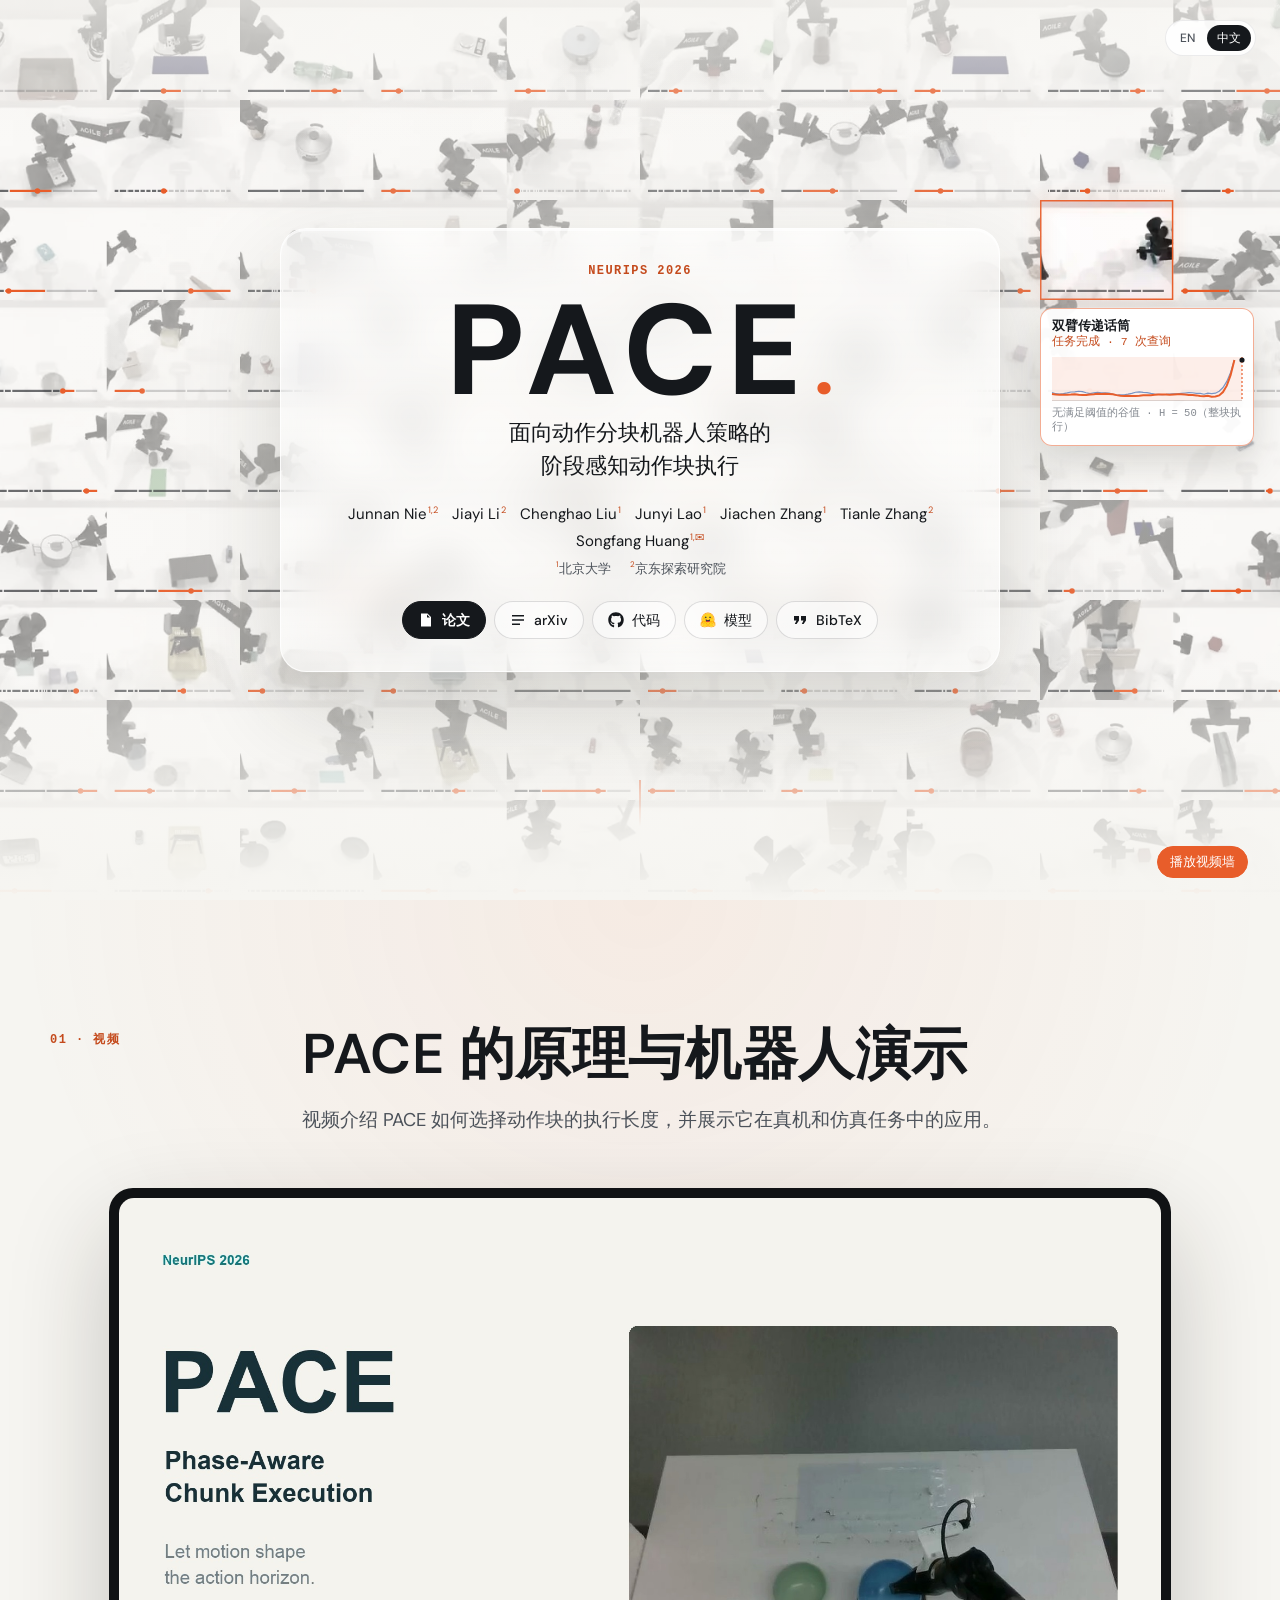
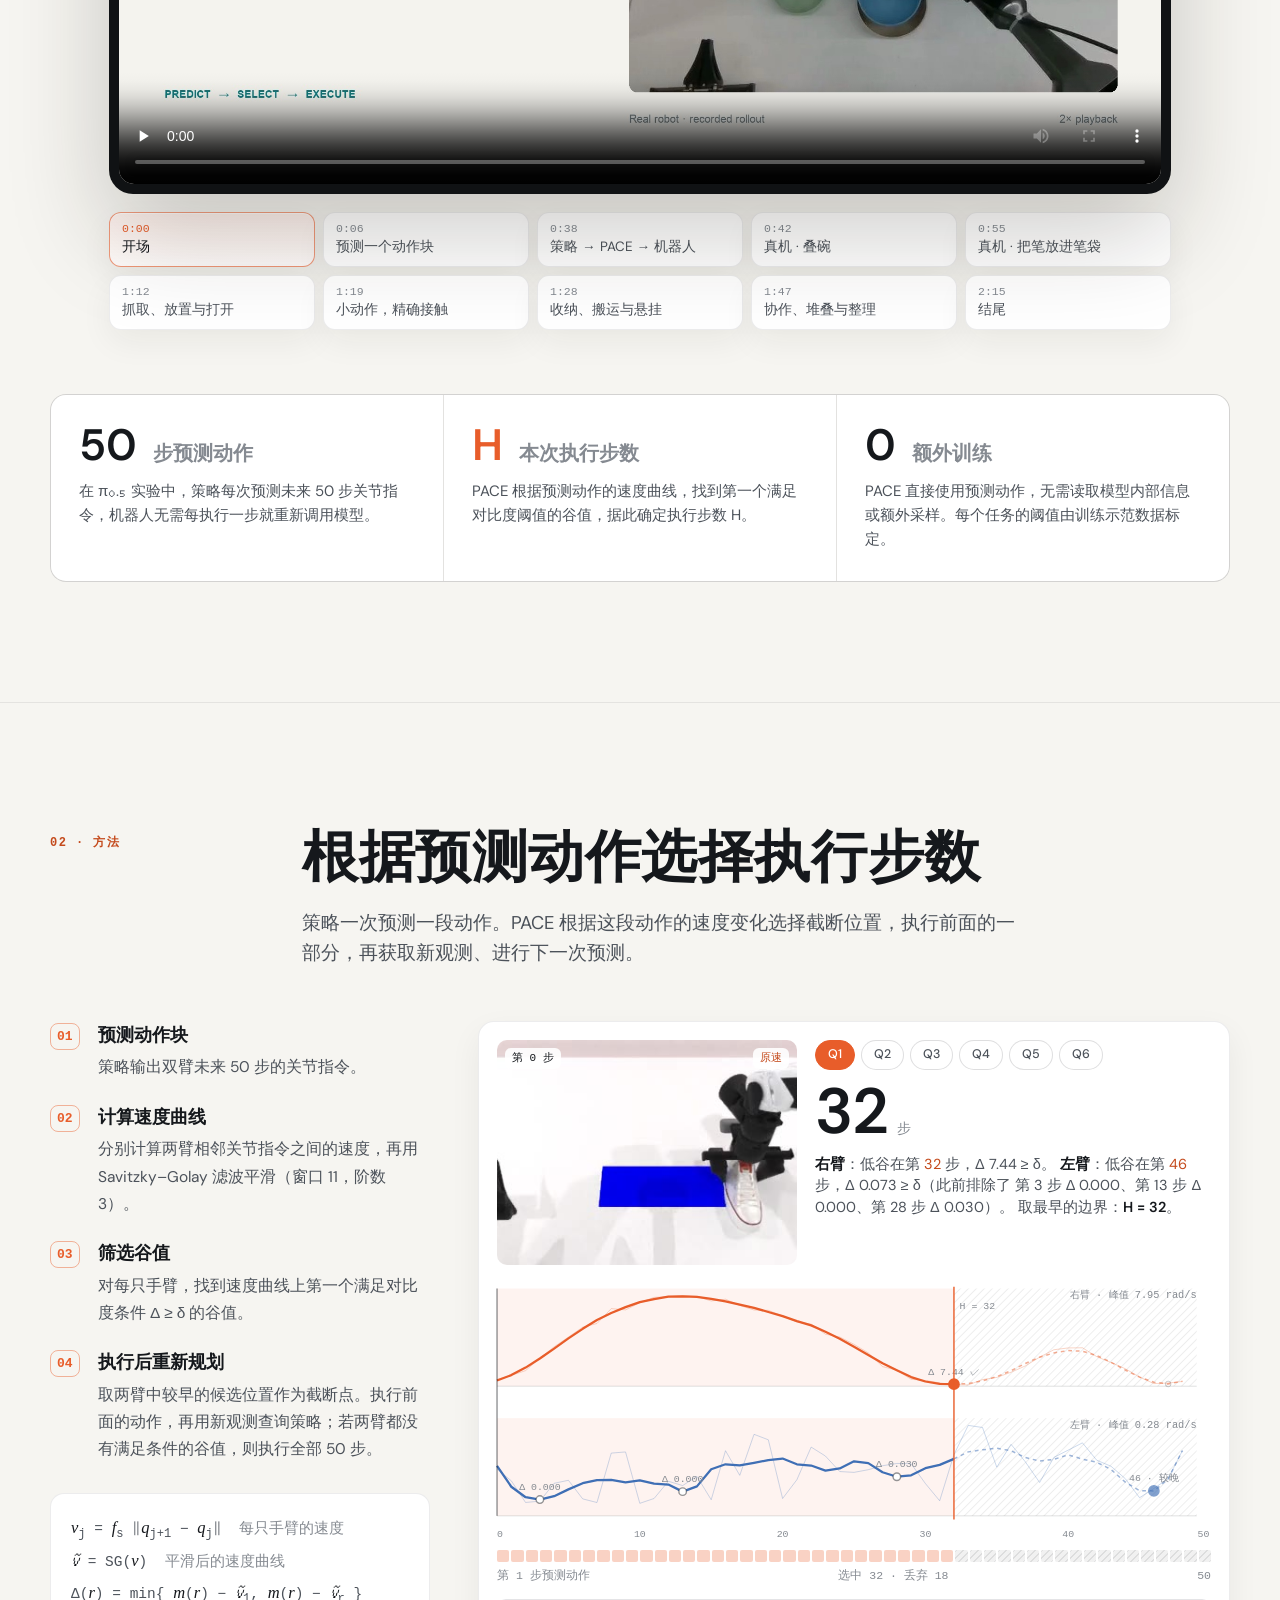
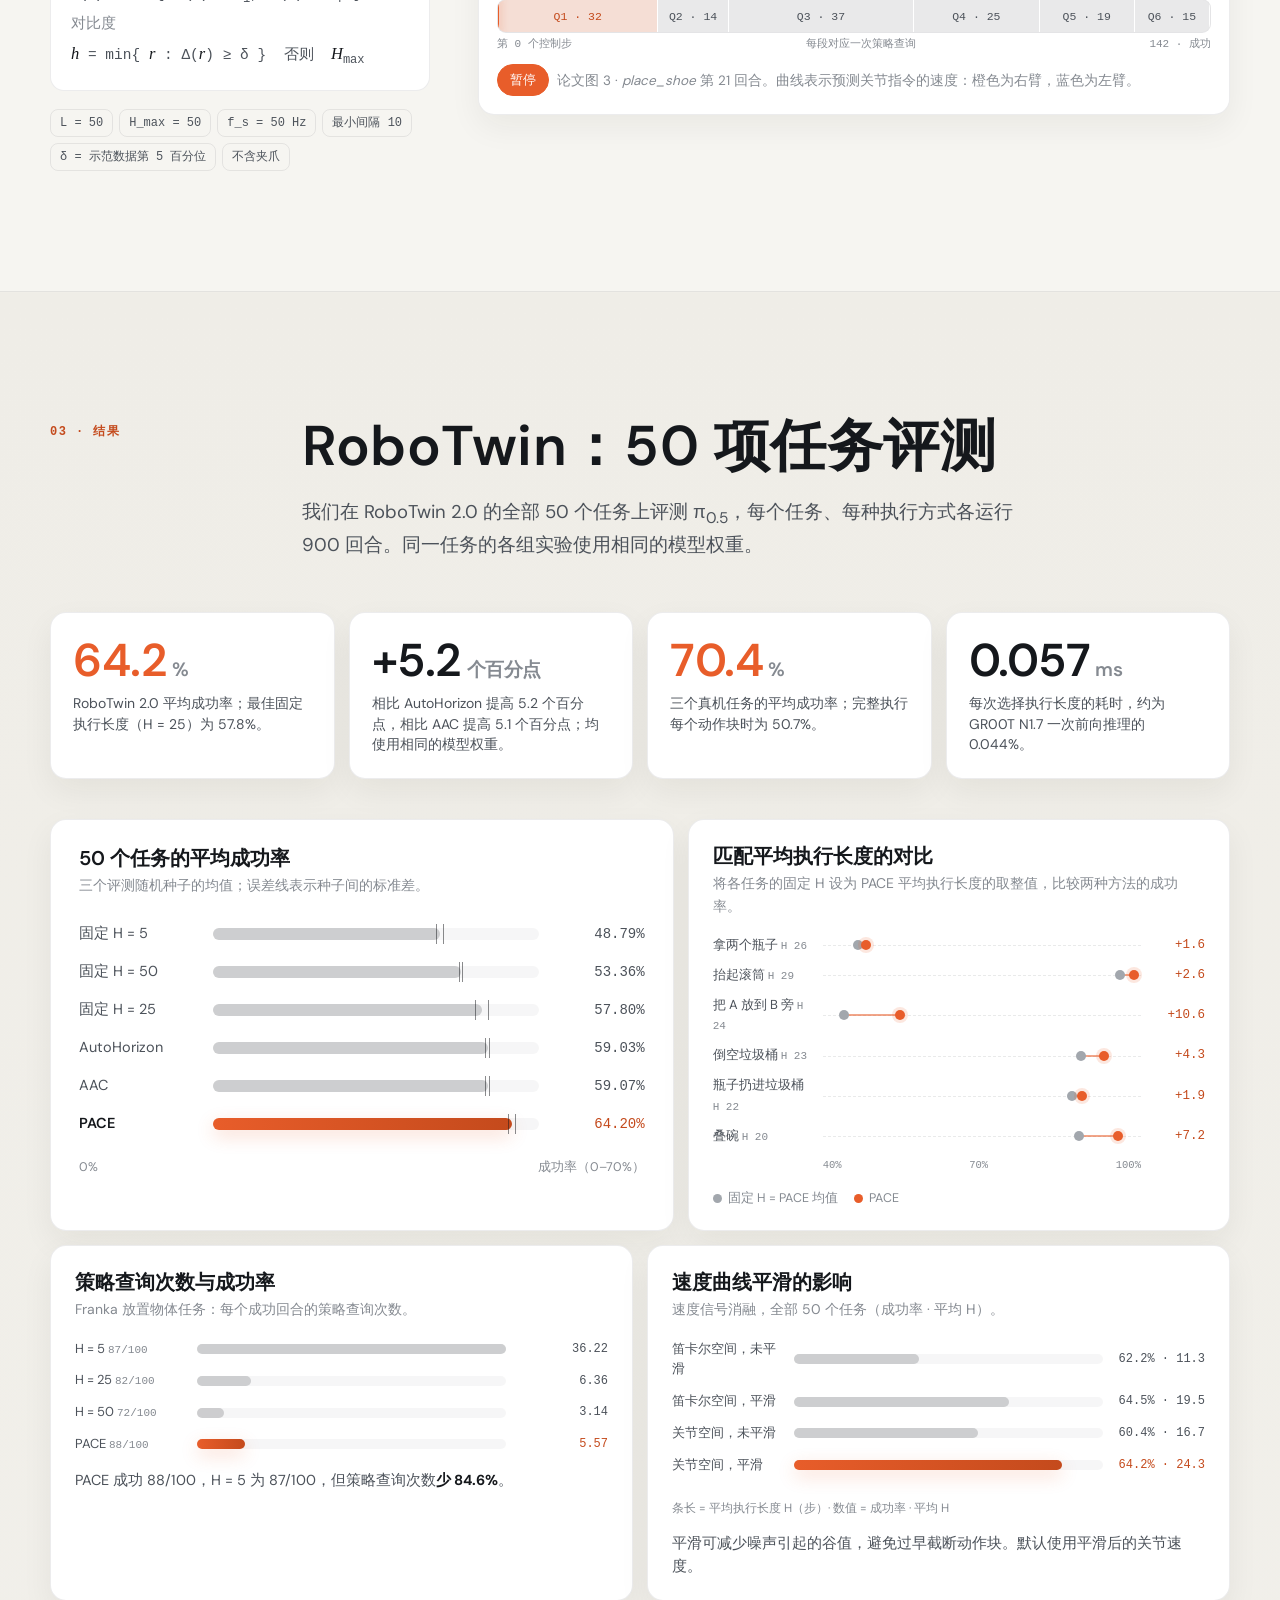
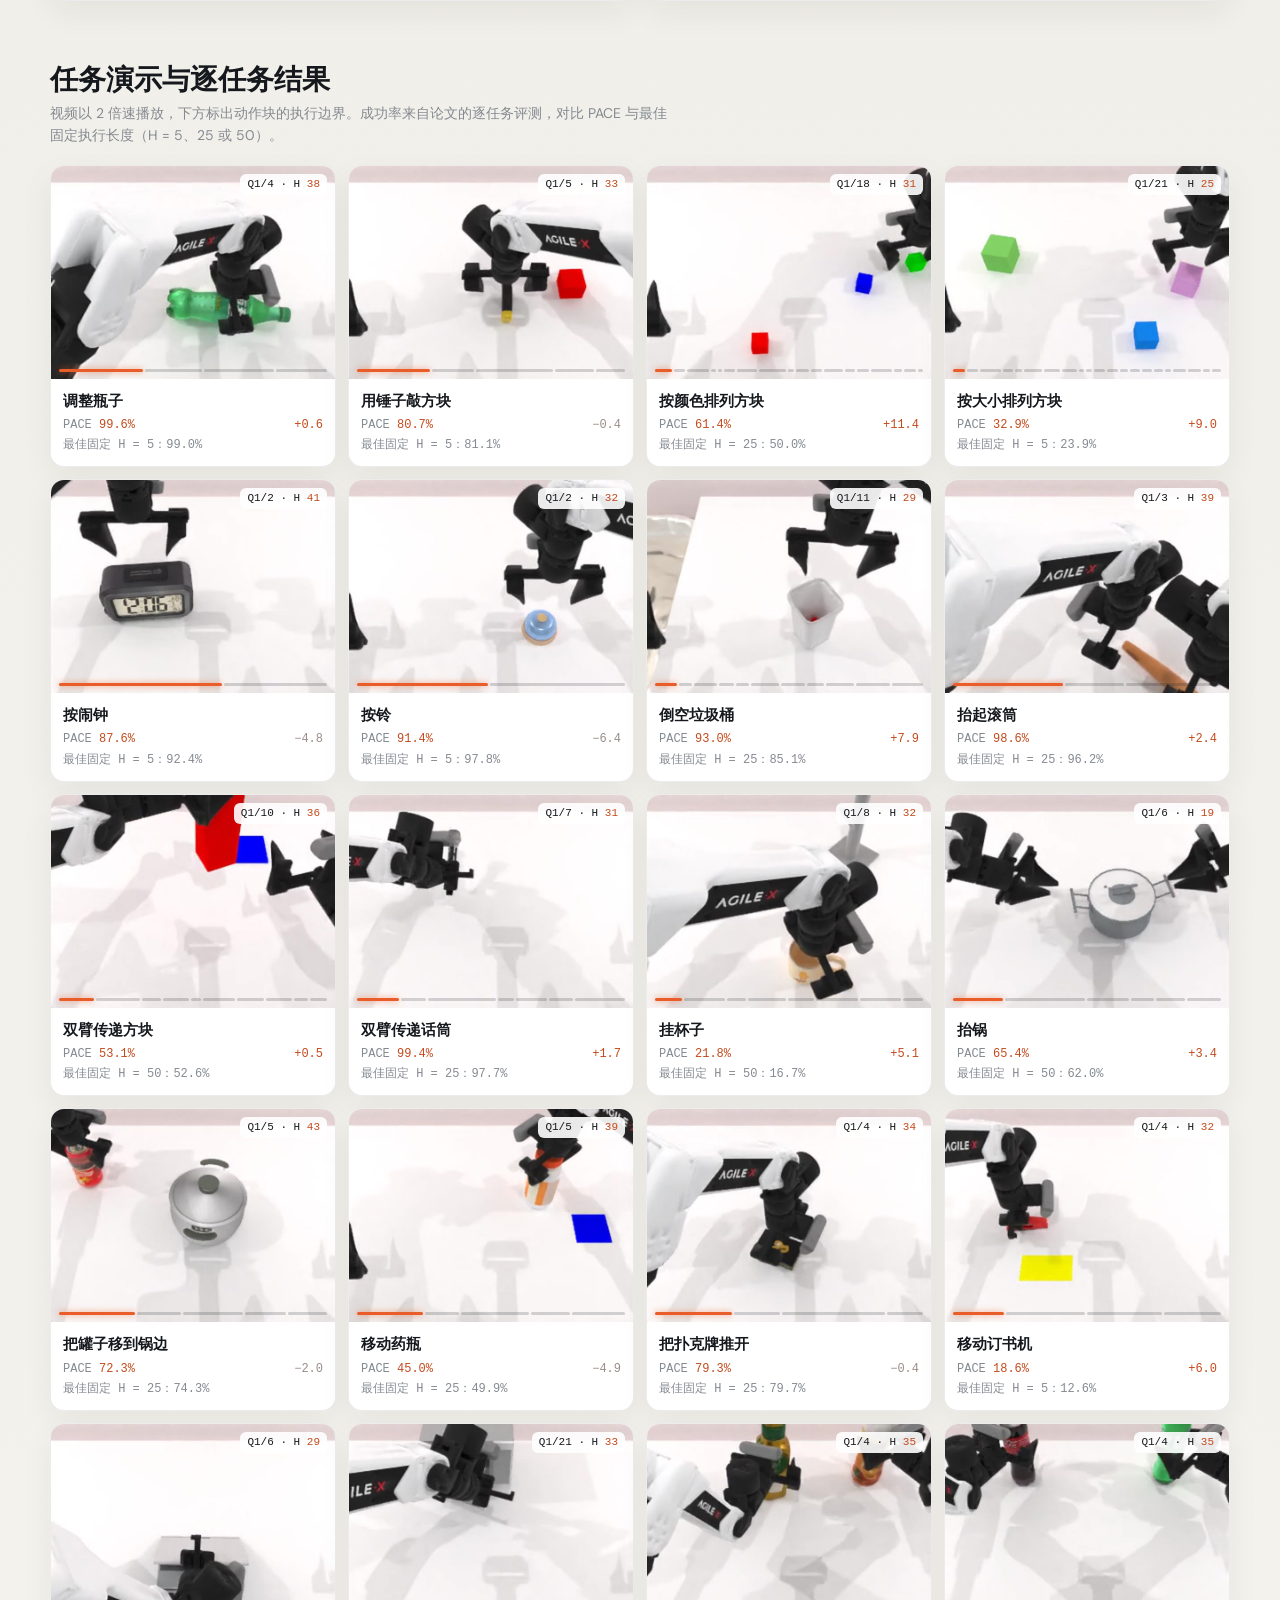
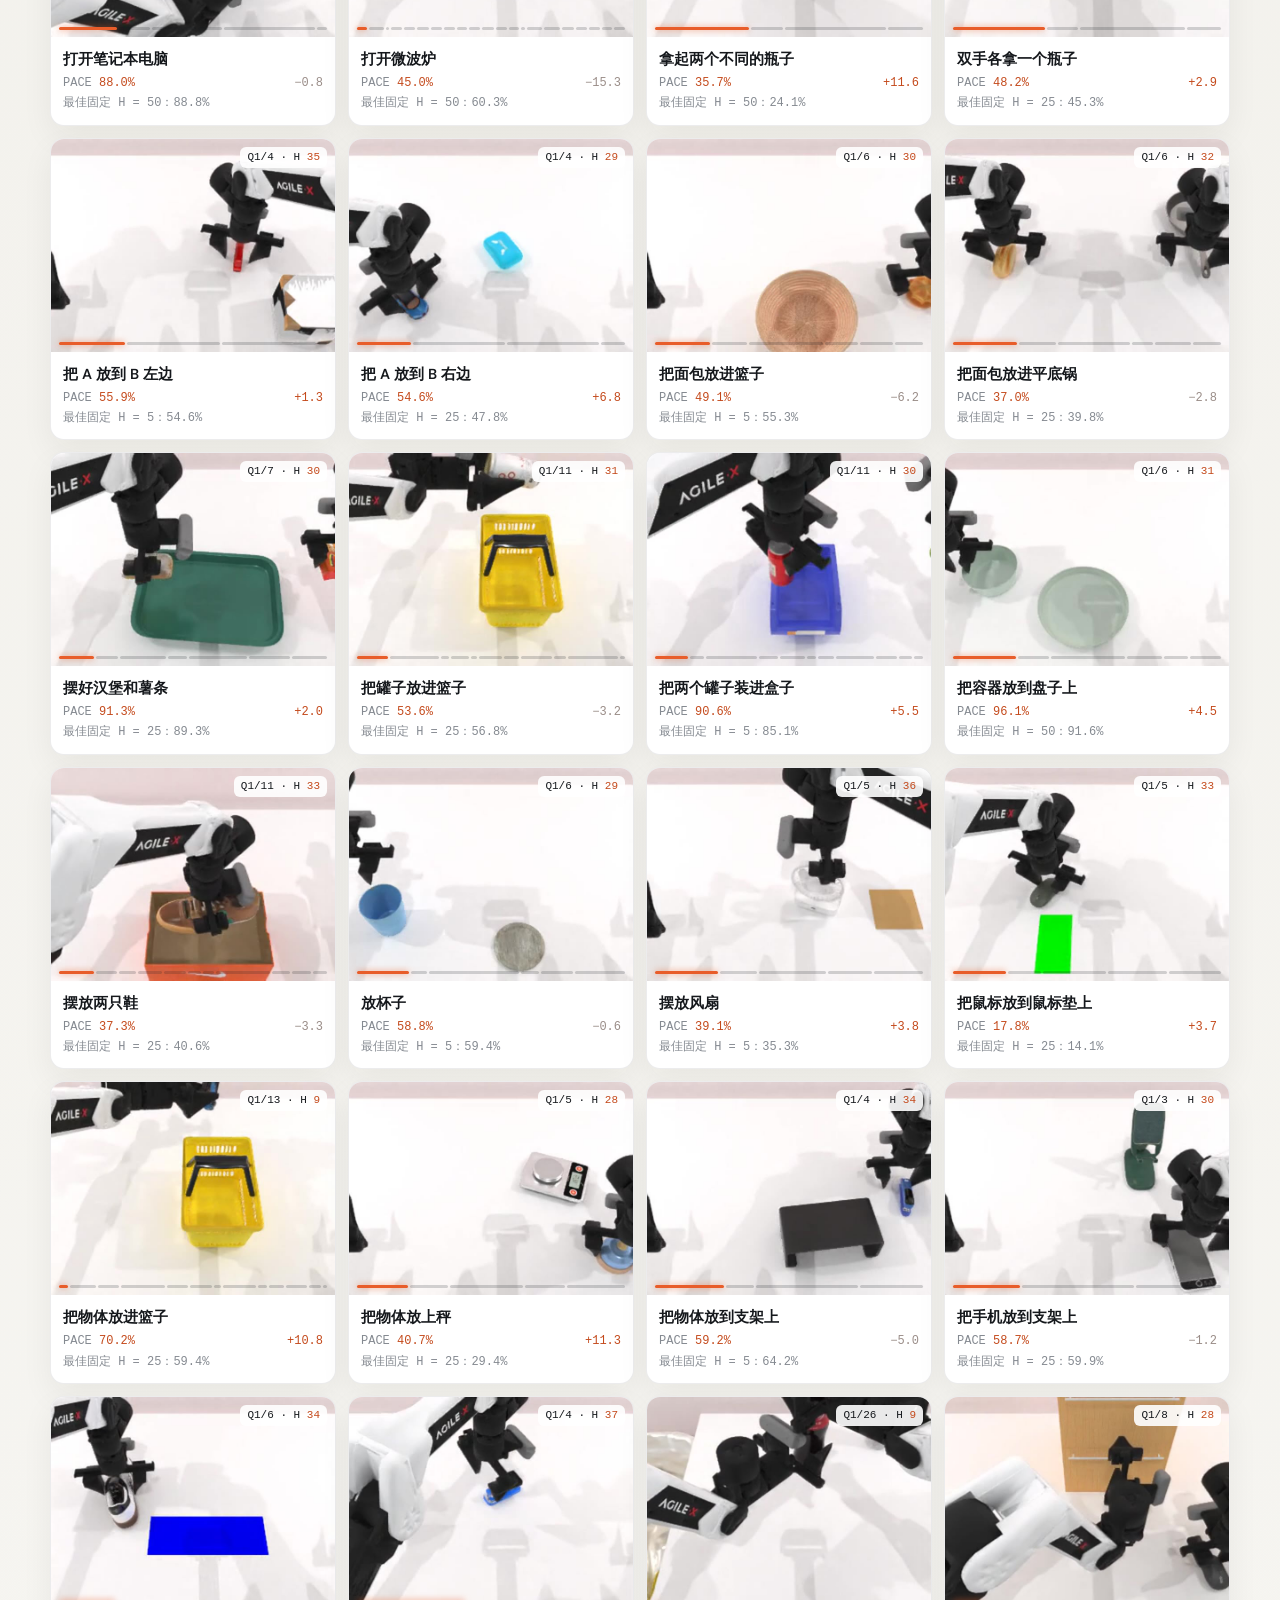
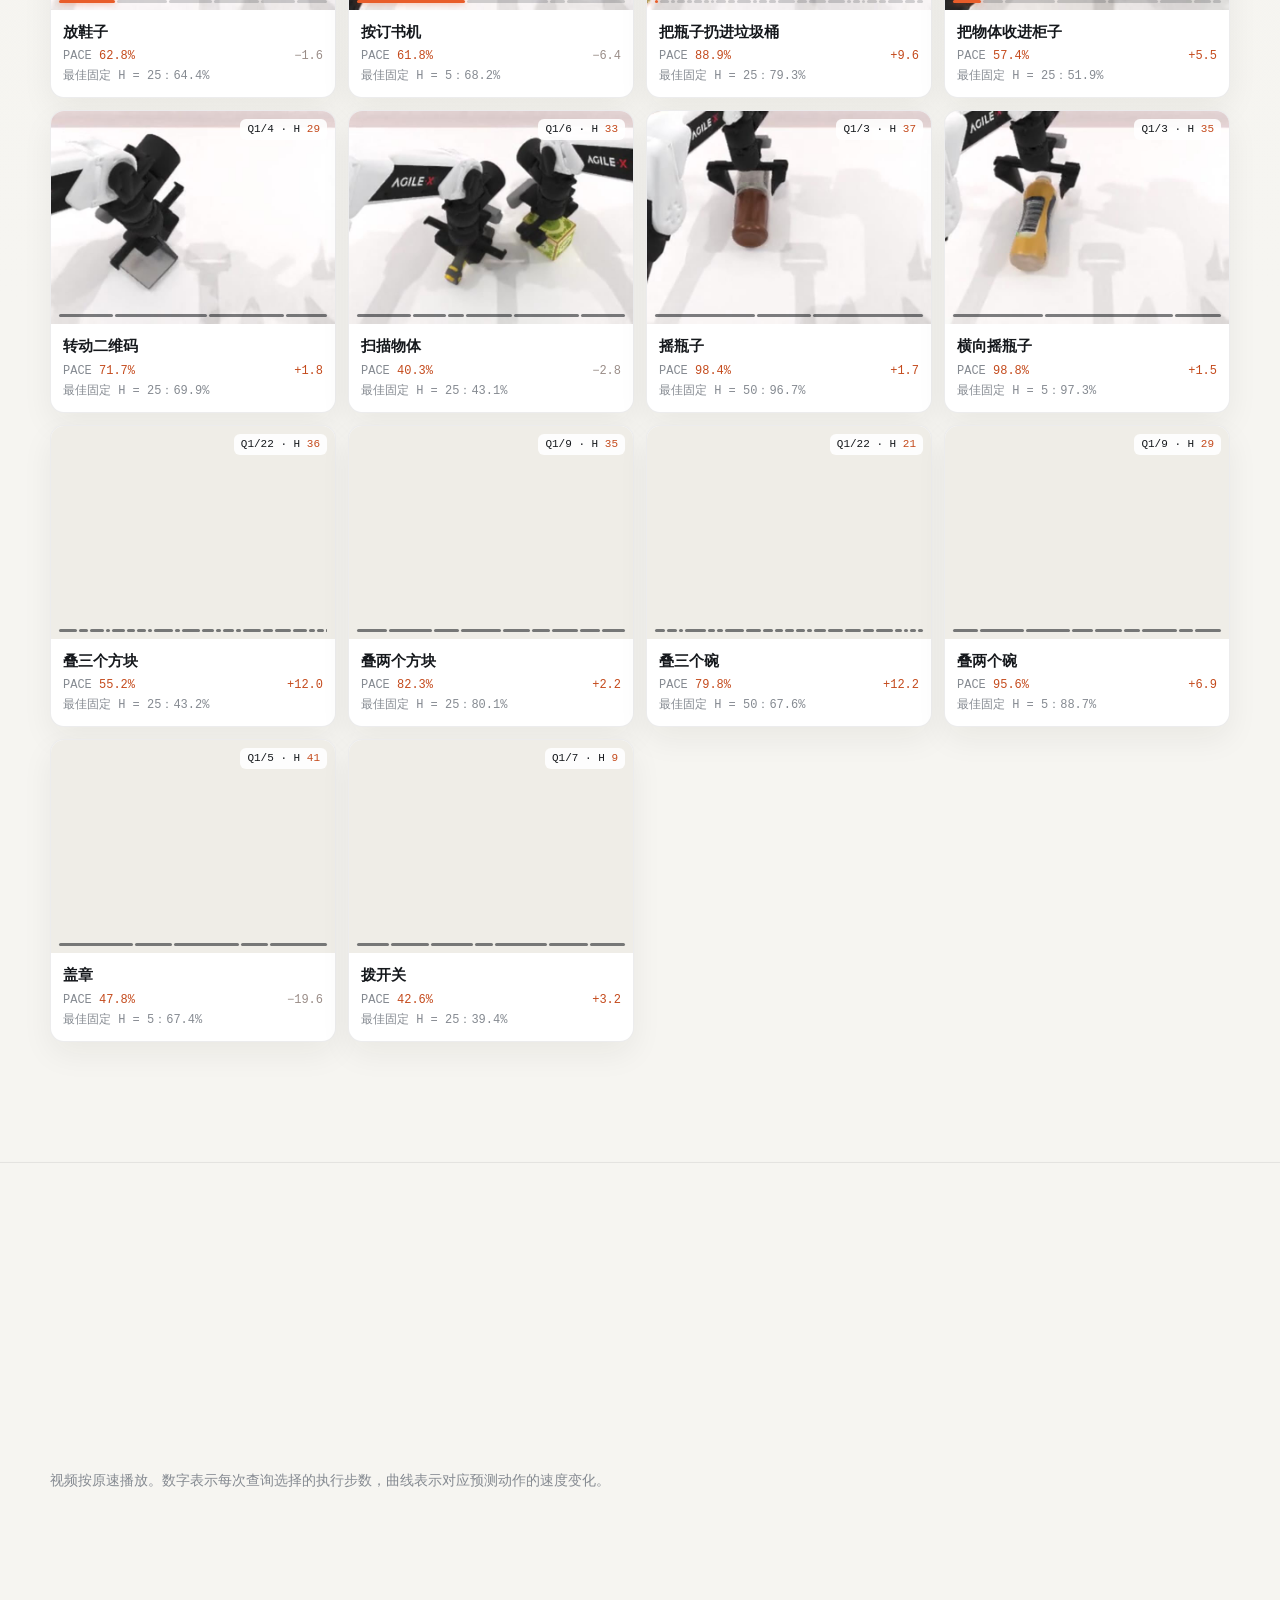
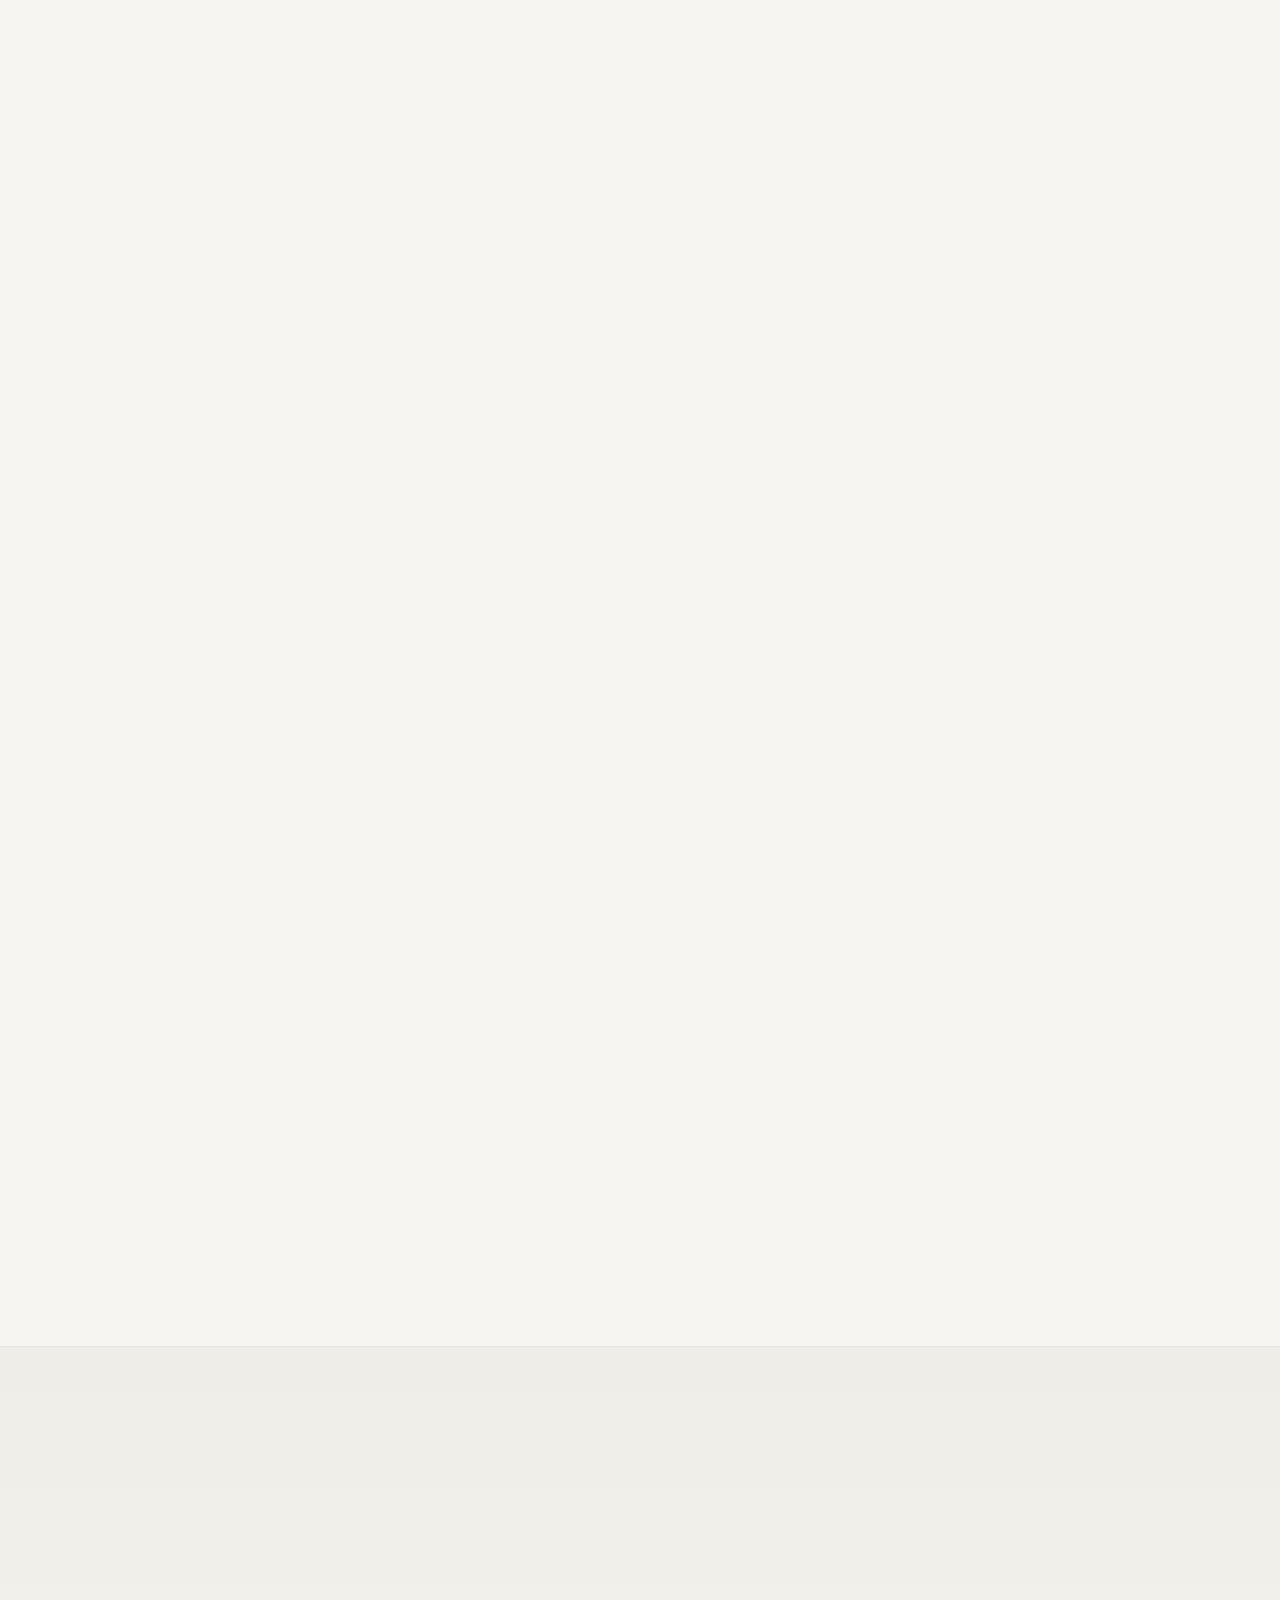
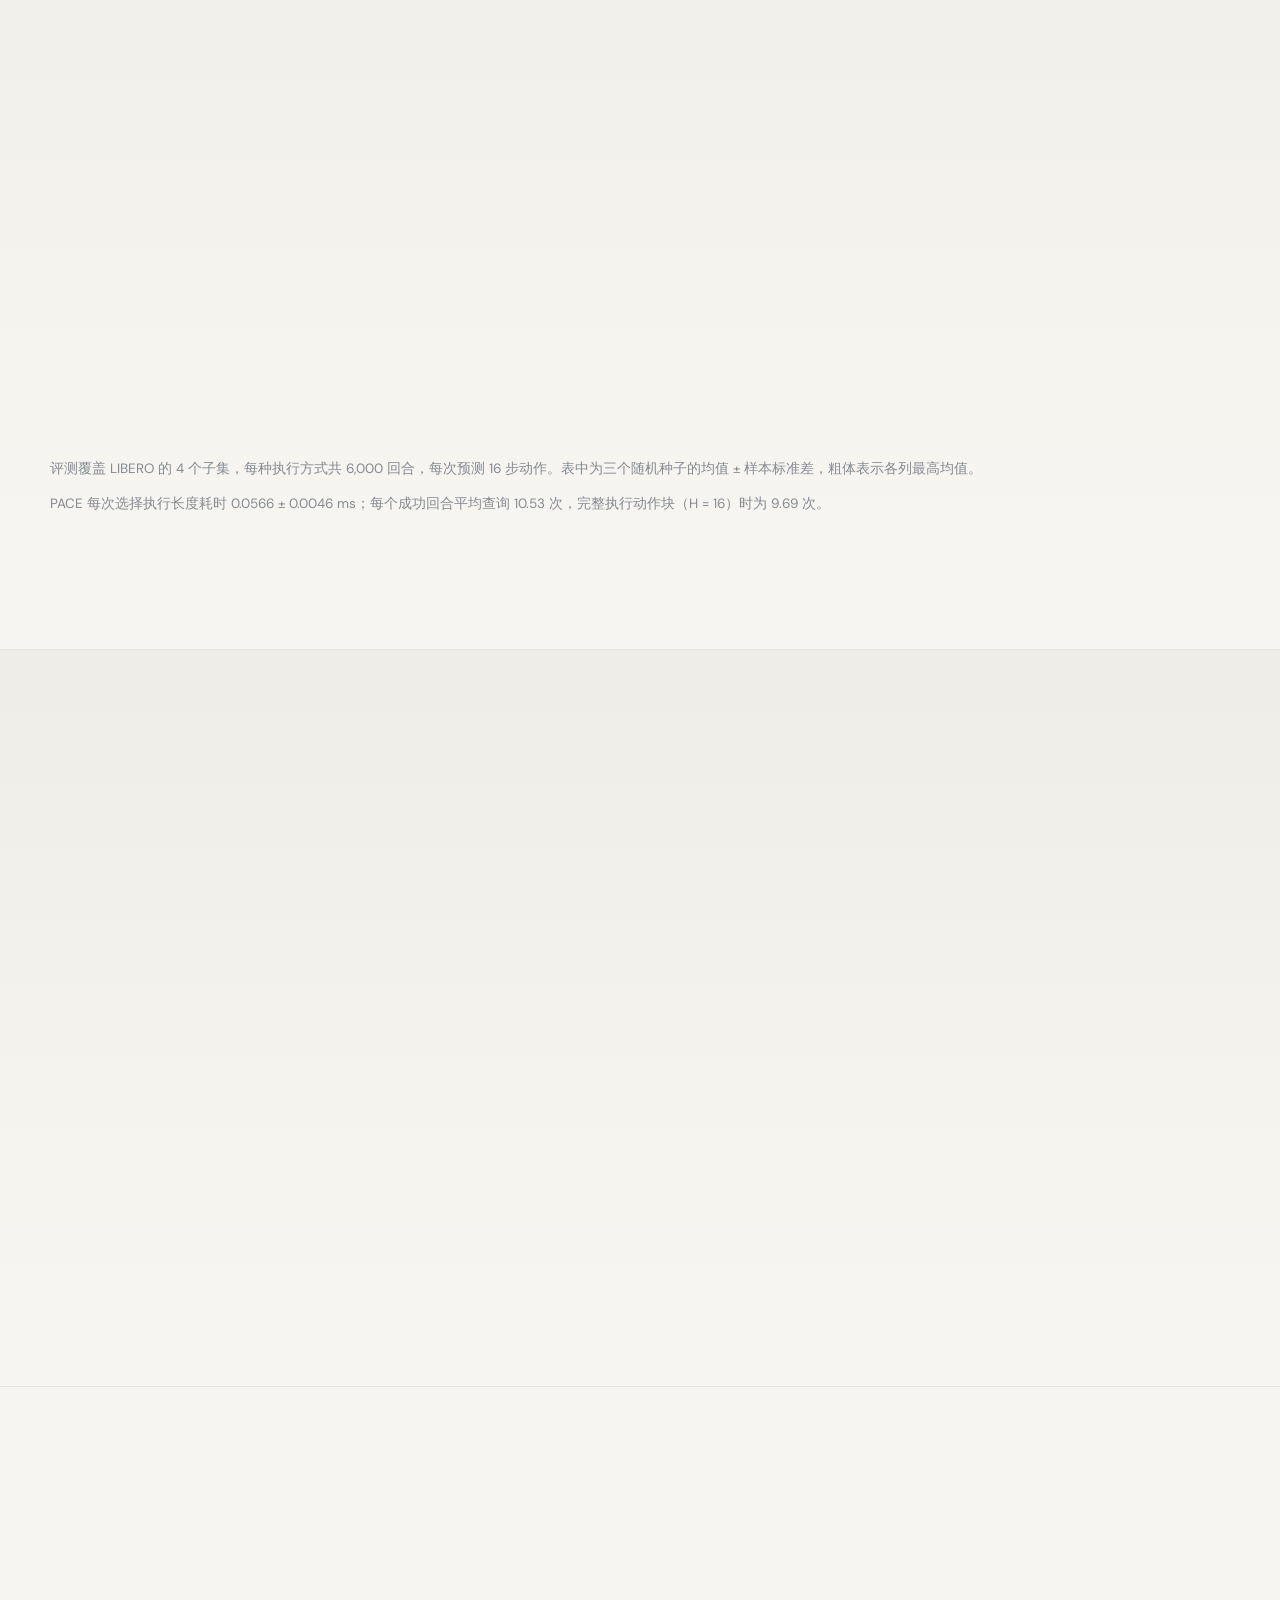
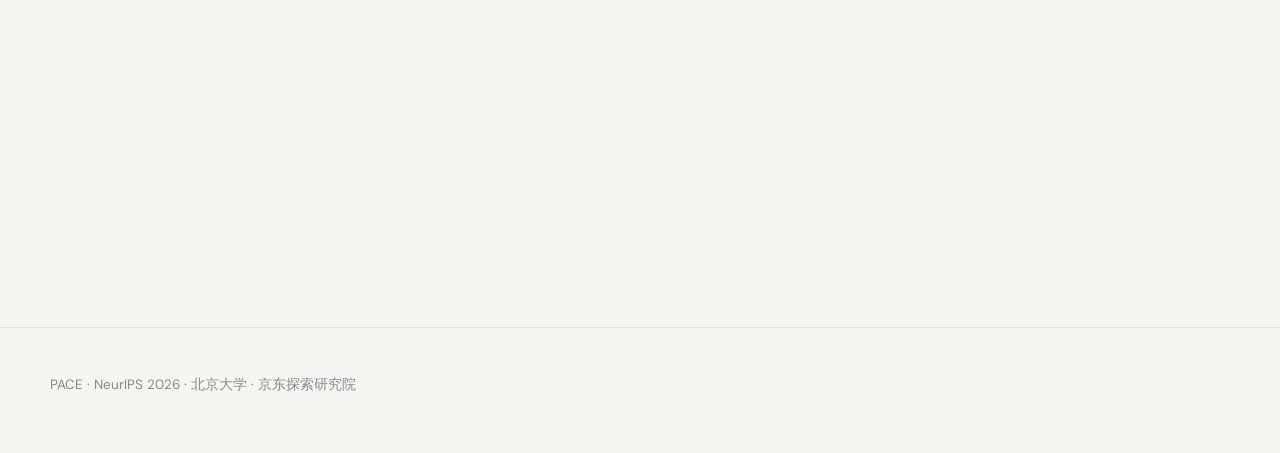
==== zh/index.html @ 36ce5d8f "Publish bilingual PACE homepage with refined copy and layout" ====
<!doctype html>
<html lang="zh-CN">
<head>
<meta charset="utf-8">
<meta name="viewport" content="width=device-width, initial-scale=1">
<title>PACE · 阶段感知的动作块执行 · NeurIPS 2026</title>
<meta name="description" content="PACE 根据预测动作选择每次执行的步数，无需重新训练策略模型。实验涵盖 RoboTwin、真机操作，以及 GR00T N1.7 在 LIBERO 上的评测。">
<meta property="og:title" content="PACE: Phase-Aware Chunk Execution for Robot Policies with Action Chunking">
<meta property="og:description" content="PACE 根据预测动作选择每次执行的步数，无需重新训练策略模型。实验涵盖 RoboTwin、真机操作，以及 GR00T N1.7 在 LIBERO 上的评测。">
<meta property="og:image" content="https://niejunnan25.github.io/pace-project/assets/media/wall/wall-12x9.jpg">
<meta property="og:url" content="https://niejunnan25.github.io/pace-project/zh/">
<meta property="og:type" content="website">
<link rel="canonical" href="https://niejunnan25.github.io/pace-project/zh/">
<link rel="alternate" hreflang="en" href="https://niejunnan25.github.io/pace-project/">
<link rel="alternate" hreflang="zh-CN" href="https://niejunnan25.github.io/pace-project/zh/">
<link rel="alternate" hreflang="x-default" href="https://niejunnan25.github.io/pace-project/">
<meta name="twitter:card" content="summary_large_image">
<meta name="theme-color" content="#f6f5f1">
<link rel="icon" href="../assets/favicon.svg">
<link rel="preload" as="image" href="../assets/media/wall/wall-12x9.webp" type="image/webp" fetchpriority="high">
<link rel="stylesheet" href="style.css?v=eedf5d1d28e1">
</head>
<body>

<header class="topnav" id="topnav">
  <a class="brand" href="#top">PACE<span>.</span></a>
  <nav aria-label="章节导航">
    <a href="#film">视频</a><a href="#rule">方法</a><a href="#results">结果</a><a href="#robots">真机</a><a href="#policies">跨策略验证</a><a href="#use">使用</a><a href="#cite">引用</a>
  </nav>
  <div class="language-switch" aria-label="页面语言"><a href="../" lang="en">EN</a><a href="./" lang="zh" aria-current="page">中文</a></div>
</header>

<section class="hero" id="top" aria-label="PACE">
  <div class="language-switch" aria-label="页面语言"><a href="../" lang="en">EN</a><a href="./" lang="zh" aria-current="page">中文</a></div>
  <video class="wall" id="wall" muted loop playsinline preload="none" poster="../assets/media/wall/wall-12x9.webp" aria-hidden="true">
    <source src="../assets/media/wall/wall-12x9.mp4" type="video/mp4">
  </video>
  <canvas class="tint" id="tint" aria-hidden="true"></canvas>
  <canvas class="strips" id="strips" aria-hidden="true"></canvas>
  <div class="veil"></div>
  <div class="spot" id="spot" aria-hidden="true"><b></b><span class="q"></span><svg viewBox="0 0 192 44" preserveAspectRatio="none"><rect class="ex" x="0" y="0" width="0" height="44"/><line class="base" x1="0" x2="192" y1="43.5" y2="43.5"/><path class="other"/><path class="trig"/><line class="cut" x1="0" x2="0" y1="0" y2="44"/><circle class="dot" r="2.6" cx="0" cy="44"/></svg><span class="note"></span></div>

  <div class="hero-card">
    <div class="kicker">NeurIPS 2026</div>
    <h1 class="wordmark" aria-label="PACE">PACE<span class="dot">.</span></h1>
    <p class="fulltitle">面向动作分块机器人策略的<br>阶段感知动作块执行</p>
    <div class="authors" id="authors"><span class="author">Junnan Nie<sup>1,2</sup></span><span class="author">Jiayi Li<sup>2</sup></span><span class="author">Chenghao Liu<sup>1</sup></span><span class="author">Junyi Lao<sup>1</sup></span><span class="author">Jiachen Zhang<sup>1</sup></span><span class="author">Tianle Zhang<sup>2</sup></span><span class="author">Songfang Huang<sup>1,✉</sup></span></div>
    <div class="affs" id="affs"><span class="aff"><sup>1</sup>北京大学</span><span class="aff"><sup>2</sup>京东探索研究院</span></div>
    <div class="links">
      <a class="btn primary" href="../assets/paper/PACE.pdf"><svg viewBox="0 0 16 16" aria-hidden="true"><path d="M3 1.5h6.5L13 5v9.5H3zM9 2.5V5.5h3"/></svg>论文</a>
      <a class="btn" href="https://arxiv.org/abs/2606.00537"><svg viewBox="0 0 16 16" aria-hidden="true"><path d="M2 3h12v1.6H2zM2 7.2h12v1.6H2zM2 11.4h8v1.6H2z"/></svg>arXiv</a>
      <a class="btn" href="https://github.com/niejunnan25/PACE"><svg viewBox="0 0 496 512" aria-hidden="true"><!-- Font Awesome Free 6.7.2 · github · CC BY 4.0 --><path d="M244.8 8C106.1 8 0 113.3 0 252c0 110.9 69.8 205.8 169.5 239.2 12.8 2.3 17.3-5.6 17.3-12.1 0-6.2-.3-40.4-.3-61.4 0 0-70 15-84.7-29.8 0 0-11.4-29.1-27.8-36.6 0 0-22.9-15.7 1.6-15.4 0 0 24.9 2 38.6 25.8 21.9 38.6 58.6 27.5 72.9 20.9 2.3-16 8.8-27.1 16-33.7-55.9-6.2-112.3-14.3-112.3-110.5 0-27.5 7.6-41.3 23.6-58.9-2.6-6.5-11.1-33.3 2.6-67.9 20.9-6.5 69 27 69 27 20-5.6 41.5-8.5 62.8-8.5s42.8 2.9 62.8 8.5c0 0 48.1-33.6 69-27 13.7 34.7 5.2 61.4 2.6 67.9 16 17.7 25.8 31.5 25.8 58.9 0 96.5-58.9 104.2-114.8 110.5 9.2 7.9 17 22.9 17 46.4 0 33.7-.3 75.4-.3 83.6 0 6.5 4.6 14.4 17.3 12.1C428.2 457.8 496 362.9 496 252 496 113.3 383.5 8 244.8 8z"/></svg>代码</a>
      <a class="btn" href="https://huggingface.co/niejunnan25/pi05-robotwin"><img src="../assets/icons/huggingface.svg" alt="" width="16" height="16">模型</a>
      <a class="btn" href="#cite"><svg viewBox="0 0 16 16" aria-hidden="true"><path d="M2 4h5v4.5L4.6 12H2.8l1.7-3.5H2zm7 0h5v4.5L11.6 12H9.8l1.7-3.5H9z"/></svg>BibTeX</a>
    </div>
  </div>

  <div class="scroll-cue" aria-hidden="true"></div>
  <div class="hero-foot">
    <div class="ctrl">
      <button class="chip" id="toggleWall" type="button" aria-pressed="false">暂停视频墙</button>
    </div>
  </div>
</section>

<script>
/* Keep first-screen playback independent of the visualization data. */
(function () {
  const hero = document.getElementById('top');
  const wall = document.getElementById('wall');
  const button = document.getElementById('toggleWall');
  const motion = window.matchMedia('(prefers-reduced-motion: reduce)');
  let visible = true;
  let painted = false;
  let userChoice = null;
  const wantsPlayback = () => userChoice === null ? !motion.matches : userChoice;
  function label() {
    const paused = !wantsPlayback() || wall.paused;
    button.textContent = paused ? '播放视频墙' : '暂停视频墙';
    button.setAttribute('aria-pressed', String(paused));
  }
  function sync() {
    if (painted && visible && !document.hidden && wantsPlayback()) {
      wall.play().then(label).catch(label);
    } else {
      wall.pause();
      label();
    }
  }
  button.addEventListener('click', () => {
    painted = true;
    // A second click can cancel playback even while the first request buffers.
    userChoice = !(wantsPlayback() && !wall.paused);
    sync();
  });
  wall.addEventListener('play', label);
  wall.addEventListener('pause', label);
  motion.addEventListener('change', sync);
  document.addEventListener('visibilitychange', sync);
  if ('IntersectionObserver' in window) {
    new IntersectionObserver((entries) => {
      visible = entries[0].isIntersecting;
      sync();
    }, { threshold: 0.02 }).observe(hero);
  }
  window.PACEFirstPaint = new Promise((resolve) => {
    if (performance.getEntriesByType('paint').some((e) => e.name === 'first-contentful-paint')) { resolve(); return; }
    if (window.PerformanceObserver && PerformanceObserver.supportedEntryTypes?.includes('paint')) {
      const observer = new PerformanceObserver((list) => {
        if (list.getEntries().some((e) => e.name === 'first-contentful-paint')) { observer.disconnect(); resolve(); }
      });
      observer.observe({ type: 'paint', buffered: true });
    } else requestAnimationFrame(() => requestAnimationFrame(resolve));
  });
  window.PACEFirstPaint.then(() => { painted = true; sync(); });
})();
</script>

<!-- BEGIN GENERATED HERO -->
<script>
window.PACE_HERO = {"wall":{"file":"../assets/media/wall/wall-12x9.mp4","poster":"../assets/media/wall/wall-12x9.webp","cols":12,"rows":9,"tile":[160,120],"seconds":30,"speed":2,"fps_source":10,"tiles":[{"i":0,"col":0,"row":0,"task":"place_container_plate","label":"\u628a\u5bb9\u5668\u653e\u5230\u76d8\u5b50\u4e0a","steps":126,"query_steps":[0,30,80,98,112],"H":[30,50,18,14,37],"offset":0.17,"period":13.7,"key":"e060"},{"i":1,"col":1,"row":0,"task":"place_dual_shoes","label":"\u6446\u653e\u4e24\u53ea\u978b","steps":226,"query_steps":[0,34,45,86,126,142,150,160,199,209],"H":[34,11,41,40,16,8,10,39,10,18],"offset":2.66,"period":23.7,"key":"e062"},{"i":2,"col":2,"row":0,"task":"place_shoe","label":"\u653e\u978b\u5b50","steps":156,"query_steps":[0,34,64,90,117,138],"H":[34,30,26,27,21,50],"offset":6.56,"period":16.7,"key":"e080"},{"i":3,"col":3,"row":0,"task":"adjust_bottle","label":"\u8c03\u6574\u74f6\u5b50","steps":119,"query_steps":[0,38,64,96],"H":[38,26,32,37],"offset":8.89,"period":13.0,"key":"e002"},{"i":4,"col":4,"row":0,"task":"place_object_scale","label":"\u628a\u7269\u4f53\u653e\u4e0a\u79e4","steps":143,"query_steps":[0,28,49,89,111],"H":[28,21,40,22,50],"offset":2.14,"period":15.4,"key":"e072"},{"i":5,"col":5,"row":0,"task":"move_can_pot","label":"\u628a\u7f50\u5b50\u79fb\u5230\u9505\u8fb9","steps":138,"query_steps":[0,38,61,92,111],"H":[38,23,31,19,50],"offset":1.68,"period":14.9,"key":"e027"},{"i":6,"col":6,"row":0,"task":"stack_blocks_two","label":"\u53e0\u4e24\u4e2a\u65b9\u5757","steps":302,"query_steps":[0,34,54,92,117,167,198,248,274],"H":[34,20,38,25,50,31,50,26,50],"offset":7.26,"period":31.3,"key":"e099"},{"i":7,"col":7,"row":0,"task":"shake_bottle","label":"\u6447\u74f6\u5b50","steps":98,"query_steps":[0,37,57],"H":[37,20,50],"offset":8.26,"period":10.9,"key":"e093"},{"i":8,"col":8,"row":0,"task":"place_shoe","label":"\u653e\u978b\u5b50","steps":155,"query_steps":[0,36,66,116,139],"H":[36,30,50,23,50],"offset":2.45,"period":16.6,"key":"e079"},{"i":9,"col":9,"row":0,"task":"stack_bowls_two","label":"\u53e0\u4e24\u4e2a\u7897","steps":287,"query_steps":[0,29,79,129,153,183,201,241,257],"H":[29,50,50,24,30,18,40,16,50],"offset":22.07,"period":29.8,"key":"e102"},{"i":10,"col":10,"row":0,"task":"pick_dual_bottles","label":"\u53cc\u624b\u5404\u62ff\u4e00\u4e2a\u74f6\u5b50","steps":100,"query_steps":[0,35,47,87],"H":[35,12,40,28],"offset":7.35,"period":11.1,"key":"e042"},{"i":11,"col":11,"row":0,"task":"put_bottles_dustbin","label":"\u628a\u74f6\u5b50\u6254\u8fdb\u5783\u573e\u6876","steps":671,"query_steps":[0,35,57,70,84,94,117,167,217,226,248,277,298,348,378,428,478,496,516,523,548,572,597,604,654],"H":[35,22,13,14,10,23,50,50,9,22,29,21,50,30,50,50,18,20,7,25,24,25,7,50,50],"offset":9.31,"period":68.2,"key":"e083"},{"i":12,"col":0,"row":1,"task":"scan_object","label":"\u626b\u63cf\u7269\u4f53","steps":155,"query_steps":[0,31,51,92,127],"H":[31,20,41,35,44],"offset":8.89,"period":16.6,"key":"e090"},{"i":13,"col":1,"row":1,"task":"place_object_stand","label":"\u628a\u7269\u4f53\u653e\u5230\u652f\u67b6\u4e0a","steps":136,"query_steps":[0,33,83,107],"H":[33,50,24,50],"offset":6.58,"period":14.7,"key":"e075"},{"i":14,"col":2,"row":1,"task":"open_microwave","label":"\u6253\u5f00\u5fae\u6ce2\u7089","steps":748,"query_steps":[0,33,83,91,128,165,202,238,274,309,345,385,419,453,466,516,566,608,643,678,713],"H":[33,50,8,37,37,37,36,36,35,36,40,34,34,13,50,50,42,35,35,35,42],"offset":31.31,"period":75.9,"key":"e038"},{"i":15,"col":3,"row":1,"task":"move_can_pot","label":"\u628a\u7f50\u5b50\u79fb\u5230\u9505\u8fb9","steps":155,"query_steps":[0,42,71,103,127],"H":[42,29,32,24,50],"offset":16.54,"period":16.6,"key":"e026"},{"i":16,"col":4,"row":1,"task":"move_playingcard_away","label":"\u628a\u6251\u514b\u724c\u63a8\u5f00","steps":119,"query_steps":[0,31,81,103],"H":[31,50,22,50],"offset":1.21,"period":13.0,"key":"e032"},{"i":17,"col":5,"row":1,"task":"put_bottles_dustbin","label":"\u628a\u74f6\u5b50\u6254\u8fdb\u5783\u573e\u6876","steps":639,"query_steps":[0,9,35,47,70,85,109,122,133,160,181,223,233,259,278,328,358,408,458,469,489,498,527,549,593,621],"H":[9,26,12,23,15,24,13,11,27,21,42,10,26,19,50,30,50,50,11,20,9,29,22,44,28,50],"offset":1.32,"period":65.0,"key":"e084"},{"i":18,"col":6,"row":1,"task":"dump_bin_bigbin","label":"\u5012\u7a7a\u5783\u573e\u6876","steps":323,"query_steps":[0,29,45,75,95,112,149,180,202,238,282],"H":[29,16,30,20,17,37,31,22,36,44,50],"offset":31.39,"period":33.4,"key":"e015"},{"i":19,"col":7,"row":1,"task":"lift_pot","label":"\u62ac\u9505","steps":103,"query_steps":[0,19,51,69],"H":[19,32,18,41],"offset":4.59,"period":11.4,"key":"e024"},{"i":20,"col":8,"row":1,"task":"shake_bottle","label":"\u6447\u74f6\u5b50","steps":100,"query_steps":[0,34,84],"H":[34,50,50],"offset":2.2,"period":11.1,"key":"e092"},{"i":21,"col":9,"row":1,"task":"stack_blocks_three","label":"\u53e0\u4e09\u4e2a\u65b9\u5757","steps":466,"query_steps":[0,8,35,55,88,116,127,163,198,218,254,274,284,299,328,362,388,404,417,441,450,460],"H":[8,27,20,33,28,11,36,35,20,36,20,10,15,29,34,26,16,13,24,9,10,29],"offset":15.76,"period":47.7,"key":"e097"},{"i":22,"col":10,"row":1,"task":"pick_dual_bottles","label":"\u53cc\u624b\u5404\u62ff\u4e00\u4e2a\u74f6\u5b50","steps":98,"query_steps":[0,34,45,85],"H":[34,11,40,24],"offset":3.98,"period":10.9,"key":"e043"},{"i":23,"col":11,"row":1,"task":"place_object_scale","label":"\u628a\u7269\u4f53\u653e\u4e0a\u79e4","steps":140,"query_steps":[0,32,60,93,109],"H":[32,28,33,16,50],"offset":14.42,"period":15.1,"key":"e073"},{"i":24,"col":0,"row":2,"task":"move_pillbottle_pad","label":"\u79fb\u52a8\u836f\u74f6","steps":147,"query_steps":[0,40,90,115],"H":[40,50,25,50],"offset":3.32,"period":15.8,"key":"e029"},{"i":25,"col":1,"row":2,"task":"place_a2b_right","label":"\u628a A \u653e\u5230 B \u53f3\u8fb9","steps":142,"query_steps":[0,29,79,129],"H":[29,50,50,50],"offset":3.32,"period":15.3,"key":"e046"},{"i":26,"col":2,"row":2,"task":"grab_roller","label":"\u62ac\u8d77\u6eda\u7b52","steps":94,"query_steps":[0,39,60],"H":[39,21,41],"offset":6.14,"period":10.5,"key":"e016"},{"i":27,"col":3,"row":2,"task":"blocks_ranking_rgb","label":"\u6309\u989c\u8272\u6392\u5217\u65b9\u5757","steps":433,"query_steps":[0,31,52,93,101,110,130,167,217,227,252,272,308,325,347,386,402,424],"H":[31,21,41,8,9,20,37,50,10,25,20,36,17,22,39,16,22,43],"offset":24.3,"period":44.4,"key":"e006"},{"i":28,"col":4,"row":2,"task":"place_phone_stand","label":"\u628a\u624b\u673a\u653e\u5230\u652f\u67b6\u4e0a","steps":118,"query_steps":[0,30,80],"H":[30,50,50],"offset":12.3,"period":12.9,"key":"e077"},{"i":29,"col":5,"row":2,"task":"shake_bottle_horizontally","label":"\u6a2a\u5411\u6447\u74f6\u5b50","steps":103,"query_steps":[0,35,85],"H":[35,50,25],"offset":9.56,"period":11.4,"key":"e094"},{"i":30,"col":6,"row":2,"task":"dump_bin_bigbin","label":"\u5012\u7a7a\u5783\u573e\u6876","steps":286,"query_steps":[0,33,83,104,117,155,187,207,243],"H":[33,50,21,13,38,32,20,36,43],"offset":10.56,"period":29.7,"key":"e014"},{"i":31,"col":7,"row":2,"task":"place_fan","label":"\u6446\u653e\u98ce\u6247","steps":149,"query_steps":[0,35,54,91,120],"H":[35,19,37,29,50],"offset":3.26,"period":16.0,"key":"e066"},{"i":32,"col":8,"row":2,"task":"place_bread_basket","label":"\u628a\u9762\u5305\u653e\u8fdb\u7bee\u5b50","steps":140,"query_steps":[0,30,49,89,107,125],"H":[30,19,40,18,18,41],"offset":12.63,"period":15.1,"key":"e048"},{"i":33,"col":9,"row":2,"task":"handover_mic","label":"\u53cc\u81c2\u4f20\u9012\u8bdd\u7b52","steps":191,"query_steps":[0,30,48,98,112,136,154],"H":[30,18,50,14,24,18,50],"offset":19.98,"period":20.2,"key":"e021"},{"i":34,"col":10,"row":2,"task":"grab_roller","label":"\u62ac\u8d77\u6eda\u7b52","steps":93,"query_steps":[0,39,61],"H":[39,22,38],"offset":0.32,"period":10.4,"key":"e017"},{"i":35,"col":11,"row":2,"task":"stack_bowls_three","label":"\u53e0\u4e09\u4e2a\u7897","steps":464,"query_steps":[0,21,41,49,92,106,119,159,189,210,225,245,262,274,298,329,362,384,418,434,442,454],"H":[21,20,8,43,14,13,40,30,21,15,20,17,12,24,31,33,22,34,16,8,12,35],"offset":34.91,"period":47.5,"key":"e100"},{"i":36,"col":0,"row":3,"task":"place_fan","label":"\u6446\u653e\u98ce\u6247","steps":149,"query_steps":[0,37,66,93,121],"H":[37,29,27,28,50],"offset":13.89,"period":16.0,"key":"e067"},{"i":37,"col":1,"row":3,"task":"place_empty_cup","label":"\u653e\u676f\u5b50","steps":144,"query_steps":[0,29,38,88,98,116],"H":[29,9,50,10,18,50],"offset":10.09,"period":15.5,"key":"e063"},{"i":38,"col":2,"row":3,"task":"place_a2b_right","label":"\u628a A \u653e\u5230 B \u53f3\u8fb9","steps":141,"query_steps":[0,37,87,137],"H":[37,50,50,50],"offset":3.32,"period":15.2,"key":"e047"},{"i":39,"col":3,"row":3,"task":"place_cans_plasticbox","label":"\u628a\u4e24\u4e2a\u7f50\u5b50\u88c5\u8fdb\u76d2\u5b50","steps":226,"query_steps":[0,30,43,89,107,129,138,152,187,206,218],"H":[30,13,46,18,22,9,14,35,19,12,11],"offset":18.88,"period":23.7,"key":"e058"},{"i":40,"col":4,"row":3,"task":"stack_blocks_three","label":"\u53e0\u4e09\u4e2a\u65b9\u5757","steps":450,"query_steps":[0,36,54,82,90,115,132,149,157,195,205,241,264,275,296,306,343,362,395,423,434,449],"H":[36,18,28,8,25,17,17,8,38,10,36,23,11,21,10,37,19,33,28,11,15,24],"offset":33.64,"period":46.1,"key":"e096"},{"i":41,"col":5,"row":3,"task":"hanging_mug","label":"\u6302\u676f\u5b50","steps":306,"query_steps":[0,32,82,105,151,182,232,282],"H":[32,50,23,46,31,50,50,50],"offset":6.14,"period":31.7,"key":"e023"},{"i":42,"col":6,"row":3,"task":"pick_diverse_bottles","label":"\u62ff\u8d77\u4e24\u4e2a\u4e0d\u540c\u7684\u74f6\u5b50","steps":98,"query_steps":[0,35,47,85],"H":[35,12,38,20],"offset":6.99,"period":10.9,"key":"e039"},{"i":43,"col":7,"row":3,"task":"adjust_bottle","label":"\u8c03\u6574\u74f6\u5b50","steps":119,"query_steps":[0,36,86],"H":[36,50,46],"offset":2.85,"period":13.0,"key":"e000"},{"i":44,"col":8,"row":3,"task":"blocks_ranking_size","label":"\u6309\u5927\u5c0f\u6392\u5217\u65b9\u5757","steps":457,"query_steps":[0,25,47,88,108,123,159,191,221,231,242,265,287,302,323,342,360,372,399,424,439],"H":[25,22,41,20,15,36,32,30,10,11,23,22,15,21,19,18,12,27,25,15,40],"offset":1.94,"period":46.8,"key":"e007"},{"i":45,"col":9,"row":3,"task":"rotate_qrcode","label":"\u8f6c\u52a8\u4e8c\u7ef4\u7801","steps":146,"query_steps":[0,30,80,115],"H":[30,50,35,50],"offset":5.28,"period":15.7,"key":"e088"},{"i":46,"col":10,"row":3,"task":"place_fan","label":"\u6446\u653e\u98ce\u6247","steps":148,"query_steps":[0,36,57,95,120],"H":[36,21,38,25,50],"offset":5.32,"period":15.9,"key":"e065"},{"i":47,"col":11,"row":3,"task":"scan_object","label":"\u626b\u63cf\u7269\u4f53","steps":158,"query_steps":[0,33,53,63,91,131],"H":[33,20,10,28,40,35],"offset":6.7,"period":16.9,"key":"e089"},{"i":48,"col":0,"row":4,"task":"place_shoe","label":"\u653e\u978b\u5b50","steps":153,"query_steps":[0,31,81,119,144],"H":[31,50,38,25,50],"offset":10.61,"period":16.4,"key":"e078"},{"i":49,"col":1,"row":4,"task":"turn_switch","label":"\u62e8\u5f00\u5173","steps":144,"query_steps":[0,10,19,33,59,65,75,125],"H":[10,9,14,26,6,10,50,50],"offset":12.96,"period":15.5,"key":"e107"},{"i":50,"col":2,"row":4,"task":"place_mouse_pad","label":"\u628a\u9f20\u6807\u653e\u5230\u9f20\u6807\u57ab\u4e0a","steps":161,"query_steps":[0,33,53,92,129],"H":[33,20,39,37,50],"offset":16.53,"period":17.2,"key":"e068"},{"i":51,"col":3,"row":4,"task":"open_laptop","label":"\u6253\u5f00\u7b14\u8bb0\u672c\u7535\u8111","steps":128,"query_steps":[0,12,34,52,93],"H":[12,22,18,41,46],"offset":13.57,"period":13.9,"key":"e036"},{"i":52,"col":4,"row":4,"task":"click_bell","label":"\u6309\u94c3","steps":65,"query_steps":[0,33],"H":[33,36],"offset":7.55,"period":7.6,"key":"e012"},{"i":53,"col":5,"row":4,"task":"place_dual_shoes","label":"\u6446\u653e\u4e24\u53ea\u978b","steps":232,"query_steps":[0,33,52,68,91,111,123,134,184,201,219],"H":[33,19,16,23,20,12,11,50,17,18,50],"offset":19.19,"period":24.3,"key":"e061"},{"i":54,"col":6,"row":4,"task":"place_phone_stand","label":"\u628a\u624b\u673a\u653e\u5230\u652f\u67b6\u4e0a","steps":118,"query_steps":[0,30,80],"H":[30,50,50],"offset":3.95,"period":12.9,"key":"e076"},{"i":55,"col":7,"row":4,"task":"place_burger_fries","label":"\u6446\u597d\u6c49\u5821\u548c\u85af\u6761","steps":212,"query_steps":[0,31,53,83,101,151,182],"H":[31,22,30,18,50,31,50],"offset":3.93,"period":22.3,"key":"e053"},{"i":56,"col":8,"row":4,"task":"turn_switch","label":"\u62e8\u5f00\u5173","steps":73,"query_steps":[0,9,20,32,37,52,63],"H":[9,11,12,5,15,11,19],"offset":5.24,"period":8.4,"key":"e106"},{"i":57,"col":9,"row":4,"task":"move_playingcard_away","label":"\u628a\u6251\u514b\u724c\u63a8\u5f00","steps":115,"query_steps":[0,34,54,99],"H":[34,20,45,50],"offset":6.88,"period":12.6,"key":"e031"},{"i":58,"col":10,"row":4,"task":"press_stapler","label":"\u6309\u8ba2\u4e66\u673a","steps":90,"query_steps":[0,37,65,70],"H":[37,28,5,27],"offset":6.81,"period":10.1,"key":"e081"},{"i":59,"col":11,"row":4,"task":"blocks_ranking_rgb","label":"\u6309\u989c\u8272\u6392\u5217\u65b9\u5757","steps":433,"query_steps":[0,21,71,85,100,120,139,167,184,217,241,265,276,287,318,338,375,399,417],"H":[21,50,14,15,20,19,28,17,33,24,24,11,11,31,20,37,24,18,24],"offset":4.15,"period":44.4,"key":"e005"},{"i":60,"col":0,"row":5,"task":"stack_bowls_two","label":"\u53e0\u4e24\u4e2a\u7897","steps":295,"query_steps":[0,30,59,87,103,153,187,237,287],"H":[30,29,28,16,50,34,50,50,33],"offset":5.9,"period":30.6,"key":"e103"},{"i":61,"col":1,"row":5,"task":"lift_pot","label":"\u62ac\u9505","steps":99,"query_steps":[0,19,50,66,75,86],"H":[19,31,16,9,11,19],"offset":10.13,"period":11.0,"key":"e025"},{"i":62,"col":2,"row":5,"task":"place_object_stand","label":"\u628a\u7269\u4f53\u653e\u5230\u652f\u67b6\u4e0a","steps":129,"query_steps":[0,34,48,98],"H":[34,14,50,50],"offset":8.42,"period":14.0,"key":"e074"},{"i":63,"col":3,"row":5,"task":"adjust_bottle","label":"\u8c03\u6574\u74f6\u5b50","steps":118,"query_steps":[0,35,85],"H":[35,50,44],"offset":8.97,"period":12.9,"key":"e001"},{"i":64,"col":4,"row":5,"task":"open_laptop","label":"\u6253\u5f00\u7b14\u8bb0\u672c\u7535\u8111","steps":128,"query_steps":[0,29,44,66,78,123],"H":[29,15,22,12,45,50],"offset":1.33,"period":13.9,"key":"e035"},{"i":65,"col":5,"row":5,"task":"handover_block","label":"\u53cc\u81c2\u4f20\u9012\u65b9\u5757","steps":256,"query_steps":[0,36,81,100,127,137,170,198,224,239],"H":[36,45,19,27,10,33,28,26,15,50],"offset":10.66,"period":26.7,"key":"e018"},{"i":66,"col":6,"row":5,"task":"beat_block_hammer","label":"\u7528\u9524\u5b50\u6572\u65b9\u5757","steps":116,"query_steps":[0,33,51,101],"H":[33,18,50,17],"offset":11.56,"period":12.7,"key":"e003"},{"i":67,"col":7,"row":5,"task":"pick_diverse_bottles","label":"\u62ff\u8d77\u4e24\u4e2a\u4e0d\u540c\u7684\u74f6\u5b50","steps":97,"query_steps":[0,35,80],"H":[35,45,26],"offset":7.01,"period":10.8,"key":"e041"},{"i":68,"col":8,"row":5,"task":"handover_mic","label":"\u53cc\u81c2\u4f20\u9012\u8bdd\u7b52","steps":190,"query_steps":[0,31,50,100,112,135,153],"H":[31,19,50,12,23,18,40],"offset":19.93,"period":20.1,"key":"e020"},{"i":69,"col":9,"row":5,"task":"handover_block","label":"\u53cc\u81c2\u4f20\u9012\u65b9\u5757","steps":254,"query_steps":[0,34,53,79,97,124,141,191,203,227,248],"H":[34,19,26,18,27,17,50,12,24,21,24],"offset":5.22,"period":26.5,"key":"e019"},{"i":70,"col":10,"row":5,"task":"place_a2b_left","label":"\u628a A \u653e\u5230 B \u5de6\u8fb9","steps":140,"query_steps":[0,35,85,135],"H":[35,50,50,50],"offset":6.87,"period":15.1,"key":"e044"},{"i":71,"col":11,"row":5,"task":"place_burger_fries","label":"\u6446\u597d\u6c49\u5821\u548c\u85af\u6761","steps":219,"query_steps":[0,30,49,88,104,154,189],"H":[30,19,39,16,50,35,50],"offset":18.41,"period":23.0,"key":"e052"},{"i":72,"col":0,"row":6,"task":"shake_bottle","label":"\u6447\u74f6\u5b50","steps":100,"query_steps":[0,39,89],"H":[39,50,50],"offset":4.94,"period":11.1,"key":"e091"},{"i":73,"col":1,"row":6,"task":"blocks_ranking_size","label":"\u6309\u5927\u5c0f\u6392\u5217\u65b9\u5757","steps":462,"query_steps":[0,15,44,53,73,85,102,122,160,192,213,229,242,251,260,278,302,343,351,369,390,407,426,446],"H":[15,29,9,20,12,17,20,38,32,21,16,13,9,9,18,24,41,8,18,21,17,19,20,44],"offset":37.32,"period":47.3,"key":"e008"},{"i":74,"col":2,"row":6,"task":"place_object_basket","label":"\u628a\u7269\u4f53\u653e\u8fdb\u7bee\u5b50","steps":246,"query_steps":[0,28,42,51,97,132,151,167,199,212],"H":[28,14,9,46,35,19,16,32,13,40],"offset":14.44,"period":25.7,"key":"e071"},{"i":75,"col":3,"row":6,"task":"place_burger_fries","label":"\u6446\u597d\u6c49\u5821\u548c\u85af\u6761","steps":220,"query_steps":[0,31,51,90,105,155,189],"H":[31,20,39,15,50,34,50],"offset":2.73,"period":23.1,"key":"e054"},{"i":76,"col":4,"row":6,"task":"place_cans_plasticbox","label":"\u628a\u4e24\u4e2a\u7f50\u5b50\u88c5\u8fdb\u76d2\u5b50","steps":227,"query_steps":[0,31,44,90,109,125,155,189,207],"H":[31,13,46,19,16,30,34,18,43],"offset":2.35,"period":23.8,"key":"e057"},{"i":77,"col":5,"row":6,"task":"shake_bottle_horizontally","label":"\u6a2a\u5411\u6447\u74f6\u5b50","steps":106,"query_steps":[0,41,62],"H":[41,21,50],"offset":11.5,"period":11.7,"key":"e095"},{"i":78,"col":6,"row":6,"task":"move_pillbottle_pad","label":"\u79fb\u52a8\u836f\u74f6","steps":153,"query_steps":[0,39,59,99,122],"H":[39,20,40,23,50],"offset":1.96,"period":16.4,"key":"e030"},{"i":79,"col":7,"row":6,"task":"open_microwave","label":"\u6253\u5f00\u5fae\u6ce2\u7089","steps":749,"query_steps":[0,33,83,121,160,210,260,310,360,410,460,510,544,583,619,655,689,724],"H":[33,50,38,39,50,50,50,50,50,50,50,34,39,36,36,34,35,32],"offset":14.75,"period":76.0,"key":"e037"},{"i":80,"col":8,"row":6,"task":"dump_bin_bigbin","label":"\u5012\u7a7a\u5783\u573e\u6876","steps":341,"query_steps":[0,33,83,93,111,122,160,191,210,249,299],"H":[33,50,10,18,11,38,31,19,39,50,50],"offset":11.8,"period":35.2,"key":"e013"},{"i":81,"col":9,"row":6,"task":"put_object_cabinet","label":"\u628a\u7269\u4f53\u6536\u8fdb\u67dc\u5b50","steps":265,"query_steps":[0,28,49,99,149,199,235,260],"H":[28,21,50,50,50,36,25,50],"offset":19.69,"period":27.6,"key":"e086"},{"i":82,"col":10,"row":6,"task":"stack_blocks_two","label":"\u53e0\u4e24\u4e2a\u65b9\u5757","steps":294,"query_steps":[0,35,85,114,161,192,213,244,267],"H":[35,50,29,47,31,21,31,23,50],"offset":26.05,"period":30.5,"key":"e098"},{"i":83,"col":11,"row":6,"task":"place_a2b_left","label":"\u628a A \u653e\u5230 B \u5de6\u8fb9","steps":140,"query_steps":[0,32,82,132],"H":[32,50,50,50],"offset":7.18,"period":15.1,"key":"e045"},{"i":84,"col":0,"row":7,"task":"place_bread_skillet","label":"\u628a\u9762\u5305\u653e\u8fdb\u5e73\u5e95\u9505","steps":130,"query_steps":[0,32,51,87,98,116],"H":[32,19,36,11,18,20],"offset":7.02,"period":14.1,"key":"e050"},{"i":85,"col":1,"row":7,"task":"rotate_qrcode","label":"\u8f6c\u52a8\u4e8c\u7ef4\u7801","steps":142,"query_steps":[0,29,79,120],"H":[29,50,41,50],"offset":12.06,"period":15.3,"key":"e087"},{"i":86,"col":2,"row":7,"task":"place_empty_cup","label":"\u653e\u676f\u5b50","steps":141,"query_steps":[0,50,71,97,111,125],"H":[50,21,26,14,14,37],"offset":4.23,"period":15.2,"key":"e064"},{"i":87,"col":3,"row":7,"task":"move_stapler_pad","label":"\u79fb\u52a8\u8ba2\u4e66\u673a","steps":162,"query_steps":[0,32,82,125],"H":[32,50,43,50],"offset":6.44,"period":17.3,"key":"e033"},{"i":88,"col":4,"row":7,"task":"place_can_basket","label":"\u628a\u7f50\u5b50\u653e\u8fdb\u7bee\u5b50","steps":250,"query_steps":[0,31,81,89,107,113,136,151,182,195,245],"H":[31,50,8,18,6,23,15,31,13,50,11],"offset":15.99,"period":26.1,"key":"e055"},{"i":89,"col":5,"row":7,"task":"press_stapler","label":"\u6309\u8ba2\u4e66\u673a","steps":90,"query_steps":[0,11,21,71],"H":[11,10,50,29],"offset":6.43,"period":10.1,"key":"e082"},{"i":90,"col":6,"row":7,"task":"place_bread_skillet","label":"\u628a\u9762\u5305\u653e\u8fdb\u5e73\u5e95\u9505","steps":129,"query_steps":[0,31,43,82,111,128],"H":[31,12,39,29,17,50],"offset":0.53,"period":14.0,"key":"e051"},{"i":91,"col":7,"row":7,"task":"move_stapler_pad","label":"\u79fb\u52a8\u8ba2\u4e66\u673a","steps":165,"query_steps":[0,32,82,129],"H":[32,50,47,50],"offset":1.97,"period":17.6,"key":"e034"},{"i":92,"col":8,"row":7,"task":"place_can_basket","label":"\u628a\u7f50\u5b50\u653e\u8fdb\u7bee\u5b50","steps":247,"query_steps":[0,36,52,75,102,130,180,204],"H":[36,16,23,27,28,50,24,47],"offset":3.56,"period":25.8,"key":"e056"},{"i":93,"col":9,"row":7,"task":"move_can_pot","label":"\u628a\u7f50\u5b50\u79fb\u5230\u9505\u8fb9","steps":147,"query_steps":[0,43,68,102,125],"H":[43,25,34,23,50],"offset":11.46,"period":15.8,"key":"e028"},{"i":94,"col":10,"row":7,"task":"click_alarmclock","label":"\u6309\u95f9\u949f","steps":65,"query_steps":[0,35],"H":[35,37],"offset":5.27,"period":7.6,"key":"e010"},{"i":95,"col":11,"row":7,"task":"place_bread_basket","label":"\u628a\u9762\u5305\u653e\u8fdb\u7bee\u5b50","steps":212,"query_steps":[0,31,81,97,112,148,179,195],"H":[31,50,16,15,36,31,16,50],"offset":21.7,"period":22.3,"key":"e049"},{"i":96,"col":0,"row":8,"task":"pick_diverse_bottles","label":"\u62ff\u8d77\u4e24\u4e2a\u4e0d\u540c\u7684\u74f6\u5b50","steps":93,"query_steps":[0,35,81],"H":[35,46,18],"offset":7.98,"period":10.4,"key":"e040"},{"i":97,"col":1,"row":8,"task":"click_alarmclock","label":"\u6309\u95f9\u949f","steps":67,"query_steps":[0,41],"H":[41,30],"offset":1.99,"period":7.8,"key":"e009"},{"i":98,"col":2,"row":8,"task":"place_object_basket","label":"\u628a\u7269\u4f53\u653e\u8fdb\u7bee\u5b50","steps":242,"query_steps":[0,9,35,56,99,120,142,149,181,190,205,226,238],"H":[9,26,21,43,21,22,7,32,9,15,21,12,16],"offset":19.37,"period":25.3,"key":"e070"},{"i":99,"col":3,"row":8,"task":"stack_bowls_three","label":"\u53e0\u4e09\u4e2a\u7897","steps":483,"query_steps":[0,12,34,55,98,119,136,157,198,224,252,265,283,323,361,390,400,421,450,467],"H":[12,22,21,43,21,17,21,41,26,28,13,18,40,38,29,10,21,29,17,24],"offset":48.66,"period":49.4,"key":"e101"},{"i":100,"col":4,"row":8,"task":"click_bell","label":"\u6309\u94c3","steps":65,"query_steps":[0,32],"H":[32,36],"offset":2.65,"period":7.6,"key":"e011"},{"i":101,"col":5,"row":8,"task":"hanging_mug","label":"\u6302\u676f\u5b50","steps":300,"query_steps":[0,32,82,101,148,180,230,276],"H":[32,50,19,47,32,50,46,50],"offset":0.35,"period":31.1,"key":"e022"},{"i":102,"col":6,"row":8,"task":"place_mouse_pad","label":"\u628a\u9f20\u6807\u653e\u5230\u9f20\u6807\u57ab\u4e0a","steps":163,"query_steps":[0,36,55,92,130],"H":[36,19,37,38,50],"offset":6.53,"period":17.4,"key":"e069"},{"i":103,"col":7,"row":8,"task":"put_object_cabinet","label":"\u628a\u7269\u4f53\u6536\u8fdb\u67dc\u5b50","steps":257,"query_steps":[0,28,49,99,149,199,232,249],"H":[28,21,50,50,50,33,17,50],"offset":7.57,"period":26.8,"key":"e085"},{"i":104,"col":8,"row":8,"task":"place_container_plate","label":"\u628a\u5bb9\u5668\u653e\u5230\u76d8\u5b50\u4e0a","steps":126,"query_steps":[0,31,46,82,99,111],"H":[31,15,36,17,12,39],"offset":2.41,"period":13.7,"key":"e059"},{"i":105,"col":9,"row":8,"task":"beat_block_hammer","label":"\u7528\u9524\u5b50\u6572\u65b9\u5757","steps":118,"query_steps":[0,33,52,87,105],"H":[33,19,35,18,50],"offset":0.58,"period":12.9,"key":"e004"},{"i":106,"col":10,"row":8,"task":"stamp_seal","label":"\u76d6\u7ae0","steps":145,"query_steps":[0,39,69,111,129],"H":[39,30,42,18,50],"offset":1.95,"period":15.6,"key":"e105"},{"i":107,"col":11,"row":8,"task":"stamp_seal","label":"\u76d6\u7ae0","steps":145,"query_steps":[0,41,62,98,113],"H":[41,21,36,15,50],"offset":13.5,"period":15.6,"key":"e104"}]},"sim":{"e000":[[0,36,"L",75223,"9ArgBbQJ/Au2DeQN/gqoCqoI7gfaBvgFgAWUA+oDjAGDA58CiwONBbkEgwTPBK8GgQbPB9EIjQndCZELsQrFCZcI+QWfBOsBU54C3gToBfQHtgiCCNAGkgMXmwT1CKcO9gEiDAULDSQBIhcTFARKMBIwMQ89FQYiTBYVGDkeNSQMAg8FSQgzDgtyKiIkAA0bJS8="],[36,50,null,null,"1hLRB58F/wJziAH8AoQFqAfwB7AJpAbUBFLbA68HswiPCK8GwwTlAd8BOApHMCAvCQAhLyVPRVoaJAsdFAYAdLgCwASMB54K8g3oATEVABgoUlA6DA8XOTE3FDImCQsDBT8vCAAFETR2Qi4IGRdBRzMcKBcMCjMLDjRopAE="],[86,46,"L",50072,"0i2TA8UFiwfpB9kHowf3A5kBsAHqBL4I6AncCooMrAueCtgJjgjqB+IHugfKBMwDsgNaD2mPArUD+QS1BscH9wfZB/EIwweTCJ0I+QipCaMJ3QaJBokEwQJ1WLACpgMZCwAIDCIKBzECHQ4eDx8OIS03ExcJEBAWJhI6FhQRABEfNyMhHiQkJAAEFQ0GJEw="]],"e001":[[0,35,"R",74123,"hgNbJwEYIhESFhAhIhMqDg4ZBRACBhQjCC80ggE8OAgQFY8BRTSOAWApPgQBG18RGhYKEzvGBOAJiAuADLoMwgy0DIwLvAn0B9wGggWoA5ABsAEi4wF1tQKTA/8CvwSLBKUFlQO1CK0JuwjDC50LwQrrCN8G4wXnAd8ENL4B7gKQBqIInAjWBqoE4gHdAfsF9QrREA=="],[35,50,null,null,"yAMoLigeDB9FRz8zRRgGdjgeWAEMBCNHMBEXaogBDiAmD1VHoQFFMg4zOjALJ1U5CzaUAYgC8Au7BPkCswES4AGyBI4FtgeeCMYGygTkAbsC/QbVB+EHnQeVBNUC3QEhRhgtekZMCAkPBCUNMQpJGnkiOtYBvgGqBPQEigaoB8YI6Ak="],[85,44,"R",53987,"vAJqQBwCDwkDTQIOH1EjJjQiPAA0Lh0jGwoABAoqHkgnF0cXBwEPCAcFIxUvDxI8dLgBmimdC8MJ1wfXBcsD9QGYAvoD1Ae8CfQLhgzcDOgLpgugCtIJpAf0BpYF2gEN0wGlA68D4wOFBvMFxwSxBecGxQXnBu0Flwf/B9cJzQjLB58I5wXZA9UCDbQB4gL4A/YE"]],"e002":[[0,38,"L",79902,"pgPEDIANmg2KDdIM/AyeCf4HgAiyB4gHgAPWAZAE4wGcAfMD/QG1AZ0ExQT1BasHxQXvCK0G+QbpCKsHqwrtCOsH3QfdBPEE4QKVAdcCtAHiAtIF4AfeCPQIlgeUBBPbBdoDdVExFQhQHhYwGjoPG1MEFEAsLkJYGgUsHmRgbkcIPwAZMR8CCwefASsNIS8TRMAB5AKsBA=="],[38,26,"L",27505,"lAj7Af0BwQFBgAGwBKgH5AjqCcIIqAfsAY0ChwbHCcMJiwiDBb0DmQGCAQ4WY8EBcShQGV4sIV9RQTVpVWU8NNQBuAOCBegG4gj0CpoNlARHMyEXE1cOJBQLCh4WBSUNHiwHCQ0JExsTcCpGKB4TLT85NQgTJAIEDSMfHxEILFo="],[64,32,"L",28640,"tARUEhs5PxcJDowBIh9GSSWHASOUArAExgb4B6oIkAjABfACvQKtBeEHvQjbB7EGqwafA6gBlAXKBqoKsgzkDKIQkg6KDNgL5AqCCcgHhga4BOICvANcGhk7SUEfAC4EMGgSCxMlEAYLKxwuDTE7DhQOHxcHPAQHIi4gHC4DAg0HAQoeOFQ="],[96,37,"L",86161,"ggmVCKkC1ALaBvAJ1Av8DKYN3g7KDZIL3AvACdwK4gbKBpgCiAFZ/QGfBr8FlwixCPUIkQj5CfUH3QqVCvcMkQr5CYEI7QWDBOkBpAHiA7IG5gfMB8gFwAM3yQX7C8kT2gJrHxpAUkYJBhguDR0DAiMpUwMmNgAQAB4FEgQkKkIIGCsfQVlHIQ4yHhgTFQsMMmQ="]],"e003":[[0,33,"L",85560,"3ALaC+YMwA3qDeANkg2uDJYLzAn6B5YH4AP8AheZAZ8EmQWZBZcGpQe1BvMGmQf7CekJ/QuXDMsLhQrPCPsF6QJbugGaBN4G0gjsB4IIhgXMAYMDkwafCbEJgQiNBVuWA10/Iw0EEiAgHSYYBgoQHhgcGSkGIykxBwcCKgwsDhIHIw8USDQYEC1DQxsaJiQYAA=="],[33,18,"L",26916,"uAPhAwSKA7QF/gbYB94IuAfyBMgBxQL9BaEI1QiRCI8GoQPzAQJoRgUBAhcEEhgsNB4GBgMRPUFdNLgC2gSQBqwH2AeoBaYBpwTDC4YEnwFfLQUQGhIcAysODwsTJxQQKAEDDBEdGRkcDFoqIhwIIyVDIwtGEgQVJQshCxZGhAE="],[51,50,null,null,"yAORAVsxCwwsDiQSEgsvDQgJEwceJUEvigG4A7wFjAeGB4oG+AKFAo8FuQeXCM0GswKKA5AHrgrOC6QM0gzICdoF5AGfAZkFywmtDscTngFKIAIRHSEVNiwkDA0iBBMzDgUIFRcLIgsNHQcbBhQaHBYHBBcdAiNAVExaYEomD1E="],[101,17,"L",24720,"3ASlBKwBxAWcCLgJngiMB4gDdYkFrQinCNsH7QX/A/MBRQg2FAUMIAYWEBwwGBAGGwwdExkjIxMKBg4WAAEDBQOSA1YYFzdLUx0LDTQUEhAvMyMCHAoRGRILESw0FhALEw0lAzQuCgkHDRs3IyQaIigqLA=="]],"e004":[[0,33,"R",82106,"wASZAWM3FQENBSYyDycVJh4FCSQWIgojIkYwBxMNLyE3QwoTEQ4KICgYBAArDQIEBAID4ATsCo4M+gy0DbQN5AyyDNwK8AncB6wGpgOMAi65AfsCyQP9A5MFgQb7BdMHowafCNEKxwvPDJ0MnQuVCYkHxQRlrAH2A84GggjYCOoHpgaqAv0B6wadCdMJ1QijBrsC"],[33,19,"R",25298,"8gIdGxcTESMOAQ8HBREOHBgCCAcHDRULKhQMBiATCQsRBQIVGQwIAQ4AAAoYDg4IAgXUBekEbbIC8gTaBoIIogj6B6QF3AGnApkG0wjhCKUH1wXNA4cBBUBKBy8FFBcOAB0rCgoSFAglNwdcwgK+BKAGugesB/gEiAGtBKEL"],[52,35,"R",19923,"fKgBXiALKR01OS8qDQ4iCQgLCQYcDQ8KBAcbIQ4DCAEGIA4EDwoKFxAkDAcQBQAKFiyYAoYBNAczS1sbDAQOAR8ABhIJGBIkE0MNnAGsA94F3AaIB7YFpAKNAskFpQfpB7EGlQK4AoAGngmSC74M7gvICZgFuAHRApcHmQzTEQ=="],[87,18,"R",41848,"jATrAX8pEDIoCgwXEBoHBQAeKx0IDQ4OGiIUACEbAQEBCRQGEx8UBgwGBBYsKiYQFUeFAaYCI9QEqAjcCuwLxgvcCtQGngLjAYEGkQrbDNEMzQq/B80DL6YE5AaqCLAH9ATeAcsC8QX5B+UHpQaFBIsBKlJmEQAcFA0dCAwCGxcNBiQ="],[105,50,null,null,"4AEFDhoiJDAUADUrGxsXFxIYEw4DCgwXBBwQBCcIFBYiBQwEJyNNCQsuNBQUAgkbKT38CKsH2wHSAtwFwgfUB9gGzAREzwPLBpsHoQf9BIMDgwEQOjIXIQ0JEQwSCwscCgIuDhEPFz0nCQwARhomIBgKCQ=="]],"e005":[[0,21,"R",1740,"2AekC4gMyAzeDNIMqgzGC9wK6gjKBvQE2gR8dmnRAe0CiQStBY8HgwaTCekIsQm/CuML4QuPCqUIjQi3A+EDcoYBrALMBLAF1gfSBp4E8gHJA6sFvQmdCZsHsQOeApgCIBQGAgEgCD0gHmAwUAwOHWt5EVkXBDA6NiAGJEQHFCoOHR0NEyInRx5uFjwsEhdP"],[21,50,null,null,"mFmpBosIrwmTCrUKyQntCdUIowafBLkCOsIB6gTwB7gI0AeiBfoB5QLRBusHmQifBusD2QFBFmQbOwo4GgUPAxp6TxoFACUHNooB/AGiBQMPHSUpTQg9EwQ2OBQQBhwLMSFBDjhmdBxGP3GTAYUBOwCEATxcfEwVYBAdCSthUy8Ubg=="],[71,14,"R",1372,"nByBBcEExQOLAhOsBOwFkAeSCqwJkAjcB5IF6ALCArQBiQPRBecHywqjDMMK2QmLCY8D4QHEArAF9AfACOIF0gMp/wOvBekIhwaBBfcCBxc0UFpOKg9jigJQTkg+MiIlGg8/NS8nJ5QBckIyKysjWxEOogFIjAERIQ8zgQFBUQtRGC8UEh8XRhwsSGiQAQ=="],[85,15,"L",16318,"wibgB8wGogXYA/QBJpED7QXHB88J2QnZCLkHvQXfAkDyA5wG2AfaB6gGmgOFAtsE7wfbB7MGtwTvARgGYiMCYwYrAhtCCho8IgM9iQHlAeYDOycVCwAUGQgGIRQzJA4qNBwkBx0TRz8BACosDgIiASVRAx0uCiwWHgkFBwYACx83"],[100,20,"L",19435,"0AfTBd8BvAGEBPYF9AekCL4G2ANdpQTpBs0HrQfbBLcCmQE9HRUcLj4gCAMPDT0nGxAYAzd7H2q8AvoDvgfcB64IpAeCBGeZB5UPsAbPArEBNSJUQCABIAtHVwIEEgsuPiIUKQ1TFQMDIgIhADkFGywUFA0HGwUpFQEJEkB6xAE="],[120,19,"L",1652,"/[base64]"],[139,28,"R",27621,"[base64]"],[167,17,"R",15479,"7guzA70C1QGDAUEYQyIfFQEDDj0SMhINHgoiLhAVHA4/HzAhCBEtFjoiHF4mGRFHQwUIDA4K1gaTBWT8BL4HoAj0BfgBY6kD5wXLBv0FpwOrAXsFB144RB0pHy81KEwgEg01Z30qbrACzAPUBdIG+AaMBbYBkQObBYcG8wXfBMsC"],[184,33,"R",19984,"sAM9IQsKGEwgGBYbLyNjWSQBMiQ0LAAsDQgTHxwVDRglCRsLAQIUCxscETLcAegBvgFiKekBnAMTAwgSGjQiByxLLSUWWwYQAB1aIoQBkgToBtYGhAe2BfwBxQGZBZMIowjpBZkCUIYFyAfsCMoJ3AmkCZoIxgWOBaADcvUBmQX1CA=="],[217,24,"L",1558,"mAIfDwAGDAQTDxd4VowBNAMfAzdfNSgPJ0UnHCYeHCwkHgILBRlfCQcCPBIKAgkFBBIoshSZCv8FowJ83AO+BvwGtgn8CZ4K5AmIB5YFhgScAk/hArMEiwenCaUKtwv9Cc0H5wXXA3XgAboEjgbiB7wHxAX6AfkCtQanCOcHiwbFA6cBKHA4JglbywE="],[241,24,"R",10914,"4gWrAWEnARQlIUpUDhUVLichaz8eCDMaFSgUPBA8AiUhAEEBNwoqJgweBRYhDhURAxAs7hTxCJEGvQN7ugGMBdIG5giCB8gF/AHNArkG3QfxB8cFvwN9USpOAVsvYmBIHAwZHTlROQFDI1FO0gLeBJoH1AjqCK4GmALZA6UL"],[265,11,"L",2026,"aI4BiAF2XDwLR0dNfytKHiAUIQ8NCBk5BB4bQiYMW6QBvgPOBYYJ6gnaC/YKnAzMCr4I6giOB/oFygXyArIBJk2hAdcB9gO9AUsIQFwwDBEUHUk8Iy8FIt4C/gSAB6IGhgfoBErNA6MGpwjxBe8GowHiAfIG8greC6wN1AvaC9ALygjKCtAHqgiYCeAEyAPsARLLAacD"],[276,11,"R",12454,"yAb/AaEBVRkSWCJNzQEGmgHOA9AF/gi4Ce4MugziCpoKxArcBv4HjgaSBZYCjgG3AcUCywLNA/EFxwSJBd0GgwadB7sFmQb1Bb8H2QeXCesHtQifBvcCvAGIB7IKzAmSBpIDSr8BwQOXBO8E+wTnBNUB1gHOBfoJ3gqmDrIOqAygDLYJygiECKIHzAWaA7QDtgHNAkXjBIkGzQaVB+cIjwflBocFmQm3BZUJlwmNCYkIiwjFBqcEuQGKAg=="],[287,31,"L",48970,"jCfMCZwKuAqgCtYJqgiICNwD/[base64]"],[318,20,"L",12467,"lg/bBfsDmQI1rgGiBJ4GkAe8BsQE6AH3AckEmwbHBocF1wOZAmc3LAUWQjI0KRAHFw93PxEVOzMSYIYD5gTgBugHjAjMBboBrwTrC4oI4wLpAYUBNwIhdCQiEiEzGhYcBQoRFycfLTZGNgwNAUkFFh8MDgIEDRMCFA4tEw8FCiA2"],[338,37,"L",17737,"2gMjJR8XA1ZUHQsIDiMLACsqJQ0TNTkOFrgByAGCA5AF3gasBqwFyAIL5QORBqUIswb7AoACpga8CvoK3AvKC/YIrAe2BZoDUtICTxsIIioBEAgEDSYEPlQMPQBNGysfAzowAAIJQQ8DERQMBBMGDSgyXgIMICUhDxJG"],[375,24,"L",44767,"5g35CMUC4AL0BvQJuAygC7ALjgqUB6YFsANwrwHbBPUF+wmRC4sLgwvbCc8HiQXbASCSBOoG2gjkCI4HsALdAZUGswjRCZkH3wSBAiVWIjIWIBYEFz3ABGdPOSUXHwcSMAkIHB4OGRMWDTYUKFAAOBkkGF1BHR5CKwg1BzlJNyAYSjQyGgk7eQ=="],[399,18,"L",20376,"6AjzA4ECG8oBpgPEBr4HjgiSB+wDhwGVBdkH0Qi5B+8E+wKXAR4eExUNBC4gCRgsBhoTBRExVWVu7AGyBNwGsAjeCJAI1ARR3wfVEN4CPh4EDRsROx0SLEJICRASS1lLQyEIDggwHAQfBgsuQGg8MiIMT1clHydmDlRkbHJs"],[417,24,"L",2012,"igGqAVIQGSsDMgASHCBZJAxIHD4zOT1LgwENB8IB9gK0BrIHwgiOB5gERcsEzwfBCMMH/wTbAglWKBI4JScdCxTEAlYYDyUrHiYPEjQMARUFQwQEJx0VEQoPBSg+UAoKJD0hAihYCgAACR2HAUUOBRIwUng="]],"e006":[[0,31,"L",66087,"2A60CLYK7AvUDO4M3A36CYoI4gb+BMgDWUepApkBqQPxBs8FmQftBrEHxwrfCN8IwwmdCtMInwbpBdUBM8ABmATGBY4GxAeMBvYDCZEE2QabCNMH9QXfA1mQA+YH5AM9NScbDwcSImZUNhkLGx8bJVFUUgobFyAuNB0vZhQrERsCFQ0tOQkTHBwbAjaAAeIB4AI="],[31,21,"L",16213,"6hGpBasEkwPbAQeyAt4EjgiWCLAIzgXIArECuwafCJEI+QbjA+8CcwNwE00FZjoOIRUSO3EKkAF4iAFqRkioAYYDzgTiBsIGogWAAx/QBJMBTRcSKigFQgIDMRMlCC8ECQYkH2JyPjAYQAoxCFs9EU05CjRJJJwBzAF4bj0jMzczHQ=="],[52,41,"L",19190,"7gQOBxknL2UaSzsoMgBEJlgPDRM1ARVRAyMZMLABgAKkAv4DwgakB8oFiAQZ9wHNBcsHhQi1BZUB6gLyBLQItgm0CbIIrgaYAxIMCAQAHC8rCx8rJUIgGDIPIioqEQYGFT09SwYKIAYsDiAjVBo0Dic7C10xBTqOAfQB"],[93,8,"R",2739,"4gi4AbgEvAbOB+QHwgbeBJoCGa0DoQbRCI0JgQjtBfkED/QCngfsB4wI2gX8AnGNBdEHjQeVBuMDywJhIyBZJwASATcwRmQsMAwjY60BxAL4AqYBBmupAZUBT18sOA4jGhwOEhMFI0UPEyo8CBRdCTAUODwJAislRRMgCwxUCEJANBwF"],[101,9,"L",4424,"hii6BjqLBJ8H/QifCKsHtQWLAzKSA/wGhAioCIgG6gJ30wShB+MH7wahBLcCSUsdNCh2cjYgDztnWz0CAB8JEC8WpgHyAvoEvgeSBV8vDQgUAQIZQSsZPwkiASoEEBpgNh0FCichLREBEBkbLR8QE04kNgMBBScRCQIOHA=="],[110,20,"L",13641,"qBDRBYsEuQJdjAH4A74GvgfAB5oFxAKtAZ0FywahB68GsQTVAo8BQV6QAUpiA0czQ1VLISYcDiAIQkU1rgGcA4IGygfsCKIHmgQ3zQaeDMMEkQP7AYEBIxZaFB4gLA4BDRIMGBQQBC4lR0xaFh4TNXcTY0lOQjoeGQEFAiEtABgwUHQ="],[130,37,"L",29726,"sAqDApsBRwkeCwRKEcwBlgTqA9wGmgf4CrQJvgmYBZ4E6AGiA13fAcMCvQLBA+EE6QWHAb8FFdUDnQSlAsUD2wLPAWJQiwGOAQFvIYkBowLzA/MFuBWoA8wClAKAApIC1gLMA4IE9gWoCMoJogakBUyCA8UB+wPvBJcDnQJ7owKzAucDeZ0CwQMrEeUCb+EB9QGbA8ECyQLjAXiXA3VxjAF6LMkBtQSXCO0M"],[167,50,null,null,"vFSLA5UF7wabCJcJ0QrpCZsJyQf9BtcDwQE3ajAsGSM2AR4ZDywuGgcDLAFBGSZQOgoTKQUrhQEsDiQmHgwLhlyFBpUHkwj3CMMJ5wrVCvUJvQfTBs8EAPABpAWWB/AH3gfyBf4C7wGTBbUHmwixBvsD4wJhFkROaDMjGhApLzc1FF4oDUYsBU2vAQ=="],[217,10,"R",6298,"kAO4AWAaGT9PI2sHQQ4FFAQGGjYQEzESE1oeSBEQAj1DAxUeBR1TCQkDGwNMIjAcBzt59BeAB+oCQ4sD6QSFBekFxQXVBJUByALABfgGqgiQCYgK1gjoCNAHsgaWBfYBhwHNBJsGlQnbCrEKvQqTCckHmwa1A8UB1AGWBIAGyAf+BsIF4AHjAYkFgQj/B8EGxQNw"],[227,25,"R",46574,"2AQHIzM7MwsDNg8WIzMDNBQ+JgkHCwkPOmQlDStTWUUbKxwUB1QeVDw0Dz8FMS0fBxjcC68GvQHKAt4FggiuCN4J+grECZ4JzgbQBfoDKLUB0QXdB6MJtwurC7kM3wipBpMF/QF8yAO6BsIIgAisBcYDuQH1BYMIkwjrBocE1QEFMF4PHRkHEjg="],[252,20,"R",11674,"xgSVAVkpBQ4aAx8fGxktDCY4DAg4UkQuIQkOHX0rIRQYJCkFDRwFEC0aCicLDShMeKoB3gHgEfUItwWrAi7WApYFhAeWB4IHtASQAcsCrQWTB+8G3wXxA6kCPRNaICMdFhAxIE4qOgYrKyoRVydE6AHKBNoFoAegCN4G7gMxgQY="],[272,36,"R",21560,"rAMNDxMTExMJCwcwQhgSBRMZESsCEC0dAQQGEGYwLgBDD1MpGSpeBiIaFigWYkwcMZ0BxANbHxAuPBwcDAFCPAkQGw1BRVU3B0NrjALwA/QGpAe2B5gGqgL9AfEF6we3B/8GtQMp4APCBrQHpAikCaYI/gWWBI4DogLOAZYB"],[308,17,"R",20702,"zgMNFRkXESwRAwwvDhwiISgYGB4ZcTtEMAAIFkA+AisjLAMJHSMbEhcIHAkgDA4QEhasIewG2gaaBq4FkgTaAjLvAqkE9QfdCIUL7wnRB+MFzwN5yAGQBIYGygfoBrQG1gQXswOjBpMH+wfnBN8DwQI/YB9cExYJVhseAAAIFCxI"],[325,22,"R",3009,"rgmjA5cCowFLDQ4EDhYBBgECFAYfETw0BhYHCA8aCyYoBAsLDQoVMgQeICcFAygcDgoIBALKJJ0J6QetBuMEkwP1AtABrgS0BrgHgAj8BpgEQ6EE1weFCM8GnQWlA9sBUxJAYChAZjItHR9PExwpMgFrlQF0mgG8ArIEwAXABqoHggg="],[347,39,"R",16075,"lgRfNRcACgsHFhEpDgYiCgINCgwFNQ0HHhEACgwBGRMCDAgVHhEXDQ0YAQcCEBwqQFLwBIMBTR8CGlQjTBItARU5BU4eKSwIHRtTRzpMYnqQAtoDigXMBaQF9AO2AYcChQXzBtUGtQQE6gWECZALlAzqCvYHsgPdAg=="],[386,16,"R",25142,"hgRPLxkFBB4rFhsJFhcSBgduPEQNBBJbR2keYBYHIQ8AUTUrNB0dKSkIEgZAMCweCg/yEbgH/ga0BtIF3ATmA8AC6AGJAbkD0wbjCLUKmwmNCOUEVMgFmga4CYAGmAVi5wGFBo8HqwftBbkEvwHZAV4JKAowMzIOLgtUKDwwFg07"],[402,22,"R",16703,"+ANjQycRASQXCRsfGCJiWDAwGREdRUcFLgQHLSchLzc3HEA6PCAkBAcLKQgKBAYMEhjoC9UFwwO3AVDSAo4GggiOCIwHlAQF9wPNBpcHvwa3BMsCsQE3R0U7ChY0IhABMT0nARQvIApPLVSWArIEtAXKB44I1gb8AwOpBQ=="],[424,43,"R",18789,"/gITAQoSGAYGDiIGAS9NLUEbFjhIPAsUDR0bFBIQPRsrBRMEBBAZBwwkGAoiIhwMCSWoBGouAyM1IQZBQUMtJQlTKGQSLECWAtoEyAXyBaYF3ATUAZECswSbBuEF9wTRA9ECQSYsKwYmGykBFTo8LhAb"]],"e007":[[0,25,"R",2227,"sAaKCMgJ2Aq4C+oL3gzSCqAK8giuCPgElgf2A5wErgFoxwH/AeUDywWPCP8G/wevBu0H4wbtBckHxQfxCPUJhwrjB9MG4wS5AawC6gHABYoHrgeuCNQG2AMOuQT/Cb8Q5AWJAoMBHShMKAERJUUChAH0AWx0dFIuU5kBnQFfM5sBQxQgKBEBDBdKFQ8tAiI5GyQfFhUWYMQBxgI="],[25,22,"R",2024,"uFn7BMsHvwnZCpkLhQqZCqkJjwT7BPcCYlbaBfAGjAmSB8YG/gPPAccExQf7B+kFgQT1AvUCJx+DAW1NJj5QKzMOXipCVE4aBBEnPcoDJjpESkgwLjcUFB13eQQuMT83FR4bKSiUAWAsDgwrjwFhIEZwNgUrKzlDKkoiBhc/c6sB"],[47,41,"L",6096,"xB3nB5MG2QSzA6UC/wEtYlI2JD8OGU0dLGA6MjQbF6sCmgLWASSMAeoB8AKeB5wGqgbEAt4DzQOrB4UIlQjlBpMCPMIE/ASMBvAGoAeiB7gF7QGFATEUSGacAWRCJBU9QZ0BGydIOAUMPAEnYxwZDjcbOnZKGQofE0dFJSNRFlxQTDoaFQ=="],[88,20,"L",26966,"ugTVAbIB5APABcYGqgbWBp4G+APCAnKZAr8EqQbHB9kH/QalBa8DP/QBogbCCYgJrAfMBCyPBI0H6winCI8E/wHPAT1YRh8JbTdIDAgBDR01mARJMx0FEEhWGicgAxUnGAcOFx4LfEwTGRITaysoCA4PIyMnHTcTARgfKC4IBxclN0k="],[108,15,"L",20488,"igilBkrOBdwI/AmYCLoEZrMDxwe3CNMIrQXlAhckHDAfQxJLDhsdLw0iCkA2BiQjb1DAAtIFigegCJYH6AQr1wT5BrUIjwmDCZAFUWlvY0cOanJeDhICEV1dLiwZTChEFiFTFSVTF3xMMhIOFR1NYScCERgMJAwiQnSuAQ=="],[123,36,"L",22122,"yAVRMx8RCVUeJiMtRwoNHiQWKAssD0lTtgHoA+QFugeECNgGsAR3lQXdB/cH6weBBv8B5AHCBIgGqgaWCOYIhAuoCYAIgAamAw26BmtnXVFBKQAkFwodNTcHSlRgcio+TWMOBhMjCioKKXsWOAc9E3raAc4B5AHIA74CmgTsAsoBG8cCtQU="],[159,32,"R",56039,"4iC0CIoKmAvYC9ILigrwCJAJqAfuBfYC9AJZWtECxwODBaMDsQbBBqUJtQeTCZ0JiQv/CsELoQn5CKEFsQWpAT4YiAIpI2baAboBmwFRH7sBvwGlAWMDqhnSCLQJ5gnsCcYJ4geaCM4G7ge+BLoCugI+pQH5Aa8E5wSPBPsDhwbXBqkFowbtB5sKrwrzCrkIjwfrBfsDC5wCngT0A6YHvAWYB6oEJoED7QWjBpkHgQbNAwHmBA=="],[191,30,"R",5787,"jibvCscIvQbVBIcD6wFvxgFePDwINQYTSQp8MgghLVUaCEUCRhocTRJYTk4GNRKPASE1IAwDBwcJB/YdvQatBacEpwO1AosCtQFgtAH8A9AFqgfAB9gFmAIrtQTLBaUHtQb7A9EC3QFVIRJ9cWVJGgiyAWJ0MjAqK1NnZRpVNI4CtASwBw=="],[221,10,"R",1329,"5gNpAkp2gAEsECUADBN9Gz4OQUkKIj4QM0dABUUzEQBGABs/FQgVHyMGHQRIMGBCBFXTAZIDZlA4HAFlDokBORUMRjgwhAFgggKKAogE8ASoBZwE9AFv8QOFBt8GvQR1wgLuBowJrAqmCaQIvgbkA9ABP80D7QW3B/kI1QmbCfkH6QXzAg=="],[231,11,"L",3099,"tgT+AsIBKkudAc0BzQGrAVkCDy4WA2RwfCwPI0dDcV8JAhgAEwskfA4QEhcMOytQRpABQHg2NckBhQPKE11HOz9JV12rApsCvwKVAjzKAcwEvgXgB4wKqgmyCKYHngS6AccBuQSbCOEJpQmfCb8H3wT1A60BXPoBpALmBOwE/gOaA5gBxQHLA/MEqwbdBYUEqQG6Ag=="],[242,23,"R",28261,"hAURIy0xLR8JFDIUBT4dIyw0M1hIIgkqIwc2MTEROXEONAsYF1Z+FlkfDS9ZJQMsYqYB4BWLB6EEzwFoiAPCBfAHzAj8CMYIsAb0BL4CR5MDqQWtCO0JpQrBCJ8InwWlA4IB7gPCBegH+gfQBuwDSa8EnQefB9sH4wXjAW8UkgFiJwFTV0cnDg=="],[265,22,"R",19028,"hgZHPzUtHzsAcmJCG2UvO1l1AyYRKw4sQgoYFwUDLyMMQCQSEAckKkUXFBQPBQMDAQLcBe0Ec6ACzgSaBpoHhgfuBagChwGJBLkGmwflBZEEtQKdAQI5BCcvDCIwGDY0BiNBFggUUQ9IjgGqAqwE8AWkBpIG5gS6Am2JBaEK"],[287,15,"L",1704,"igNXAT5kdDg6IgYzY0cpIz8QBhgAFDQ4IyERBw8hc0H8A+4EtgfMCbIL4gr0DMgJkgi8CqoK5gb6CMAGkgSOAcsC9QbEBIUBQQ8WLBguAysZHxoOECciBtQBrgTYBPAF+gWCBYoCnQH7A+MGxQXtBJ8EIPQD/AfmCpYK/gnCCcoM8gaMCbwHpga0COIFiASIAiP9Ag=="],[302,21,"L",3307,"[base64]/A+kEpwUJhwFNBFSkAewBsgI="],[323,19,"R",3844,"+HaMAXvjAqkEzwXxB6MH0wP9Cr0GyweFCIUIvwjTBpEIuQXTAd0HAc4BpAPKBuQGjAjaBrgE5AG/BKcG/wefCbEE6wMyAPIB/AFHNcUBQuACzAGAAQG3AaMD+mi4BMgBb/ECuQSpBJ8H7wXTCbkGzwe9COkJ0QbVB8cErwbhAr8DGqACxAKKAdABBC29AsUC2QGdAdIB0gEbYUYqiAFVCQnRAWUuSl5aPAg="],[342,18,"R",1147,"7AsKwQGxAscChwJOqAH4A6oFqgfmB6wF4AMOiQPHBO0HrwbJBZ0D9QHXARMsmgGAARFKYx6MARwYIwQVqQGFAVU2kAFYggOsAogD+AOABZwG4AQUESkvIUxQQEABKhp1d1MlHRMqJzwUHQpFJRYFFA0qBR8BfSZoNhZyHDIDKTc7NSk="],[360,12,"R",1936,"0Ay9A60CuwFhIwoxCjgDTlwYEQkQMQQiPS8rpQEtbMgCzAPEBZwHjgegBYwCvwL/BPUGqwf7Bv8ErwG0AuoE3AbSCNAKhAvMCqoJogeMA6EBB2aqAcIBclYBO13FAR8IBFQ+EiAKH2dNbS0uPCBsDgsHOUEcTBQhNVstGTUHTlhKKgk="],[372,27,"L",19622,"uAZ3bVc5F154NECNAQgRkwE4ngK6Bf4G1geEB5QDSt8Dmwe1B7kH9QWzApQCwgS0Bt4H1AmAC74KmArMB9QG3gOoAZ8C/wPVBZsHvQiDCs0LmQ3pDvAFKT1JR0EvHh4eCBUzO2JoUHIYIEQZTwMWR01faV5IJSgiH2U1LQQTKQ9uJjxKXnCGAQ=="],[399,25,"L",47847,"qAevBVGuA84GkAmCDOgL/gr4CI4IvAWsBA27AdsCtwOvB88JvQr5CcUJjwnvB9cElwGCApAF2AfECP4HoAQPtQTnB8MItQahBPsBA2hHY3u3AW8IuAGYA4wEOQ0QJi4cLhctCTMlL2pcEhocDAI/f0cYD2UtMAAAGwEIKQ4qNmwWAkgAISknGQcY"],[424,15,"R",3994,"+BulCfcGzQSrAg2UArAGqgfmBvYF/gNUpwPJBpMH7QbDA5MDjwEDMlJFZ0kbYAEYKzgsAXeBAQBpRU8PjgKMA/AF0gacB7AHigeuBpwEogTyAQyPAeEBYWsJKSBcDzd9gwEqEBpMbGpEEwVPW181VzESASsORzsWhAEihgE0RCFDNw04ngE="],[439,40,"L",10749,"qhbDBvcExwOtArEBkQGAAQoFDUhGEh4aMiMcQApCBRE3MUFchAP6BaIHggjyBawDqwGVBbUH6wePB5cEkwICDIQBAw0bLUOSBRctNzctAiAHTG4aEjMtCxQXFhQaAAELJngFByefAU0zSSkqMjUEEiYkEh4PDBYkNkw="]],"e008":[[0,15,"R",2294,"0Aj0B/[base64]"],[15,29,"R",2157,"1nzPAakCiQPvA9UEhQWTBokJgwjBCOkL0QvxCdMJ4wehBucDkQPSATq2AfAFngj4B+4GigMj0QTTBpcJvwjhBZ0ESQ60AZYBfCwQNyGbAQkHFS9dygKKAUgYDSMhI1csfEx2fjQ7LyI3GSwmbh5fkwFjHDk5EEAPHFQKAyAYIgQoXRQWBCFVmQE="],[44,9,"L",2424,"gBG8AyiHAs0DrwSzA/EC3wEZTFgiBlY8Ug89LyBfVRNEPMEB5gGKAZYBzgLuAr4EjAacBtwEJn6TBcsGnQehB6sEE9QC6gTgBrgI6gnkBtcBlwFjNRERRkIkKgUcDxkXDRwQEBcGWBAYYj4oL22JAVlVbxZ2PiQhHx8rLRRKRCYNWw=="],[53,20,"R",1185,"+ARTJwMSGhoTOz0UFTgQFUQsHSf3AfAB1gJq4AHYApYE8AWsBeoE3AH2AdkClweTB4EI+wWhAeoB+AWIB8YGtAasBYYFoAKIAQB33QHAAikLDh4mAjAmEiYGMDQ3OSkKKyUJWEgwCDooEmFZZzYxKxkLJSsGEhyOAUgQEh40XI4B"],[73,12,"L",7699,"gBOsAuwC7gK0AroBEJUEuQTzBrEF6wOFAeACyAS6Bo4HjAfgBrwEwANOsQKrA6UGxQbbB7kGwQWhBOUBN8oBmASKBsIIjgfyBLIBnwKLBfsGkwf/Ba0D5QEJ5AHmA4oK/wHbAbcBkQFpMSsoAgsoDiQsCgIjKTEeGh8GNjYFBQkyLAwWBDAZS30rVhYIHD81AVDIAeQC"],[85,17,"R",2956,"ogz1BaUCVoAD2ASqBbwFkAb0BdwEigTKAVjlAdUC2wXtBsUHzQelBb8DlwKEAbADtgbgCOgIiAeiAq0BlwafCIEJ9QaZBH0uigEwAxc/DwgVRY8B6QGiAyksaI4BmAGCARokC1tFqQGHAVcrTw10RCoqTlwld006aAQ7Nw88F00QIBwfZzMtSjY2Jg4V"],[102,20,"L",6848,"7hyFCLkG5wSPA7MBP/QCjga4COgH5gb+AoMBvwTzBssI9Qb3A68BX2oQMAkTQU89eXE4KAcrJAIHCy8B5AGEBKwFhAeqB/4G/AWoBJwFQ0lHOyULSG6GAXgHKR8cHA89GAwvUSkHNiY1eS0jCRMSBg0ddFRWJAM3RylfOwRk3gE="],[122,38,"L",19607,"0AafAo8BIypWWCgKGUN3M1sCDgsgMhYeFT0DHCrAA4gFjgfAB8YGrgQToQP9BvcHrQetBscCZt4FsgiaCqQMqA2IDfAL4AnYBvYCVDASBRULLS8bLRsLIiYeFAMXCSU4GAoRCgEyJjQBEiMtG0OHAU9I6gHOBNAGzgmiC/AMtA2oDcwMogs="],[160,32,"R",53446,"3CasDdIM7Av6Cv4JogiQCOYH4ATQBfwBvAEHwQHDBN8E5QT/BZsHowb9B+0Ggwi3CbELpwvNC58KtQjFBbsEhQEpfiEFMlAKNVdgACYyPkhS5CbeCvgK7Aq4CtwJsgj6BZYHzAOWA6IBpgGZAdEBrQKhBPMEkwTlBLsEywXlBbMG+QihC70MxQvhCv8HkwfxA3uIAZAD9gO2BY4I4gfOBtQDc88DjQelCMsHwwWDAu4C"],[192,21,"R",9342,"1AjNAuEBiQFBCxIgJgcKDQoEBAsdARkbOyBkVDgUUxBwNCZWNRgKUbMBRQE8KgxbLBcnO09l5B3VB+0G2wWlBMsCCY4CygXaB+gIogieBo4D8wGnBc8Hkwm5BpEFwQPJATB4PhA5RWAYJjg0HzwYaWN/ogGUAUyIAdgCgATSBIoFogWgBQ=="],[213,16,"R",1840,"9gNEGgMREwxSZF46LD9prwFXVUpcQBIFM1VFLgo+DgALQTMXRwgaDRAlDTEgJhIQCgIH3gIZIkheYk4GHyRTL0RIN1mBAqIBsgHAAU6eAaQDzgWeBq4FoAT6A+EBkwX3B/8IjQfHAzniAroG6gbEB8wIqgegBYIDC8sCmQXvB80KtQ0="],[229,13,"R",13531,"7gJ2NAAlO1sjPCIJIkBoJgoAEANBW08KAAkTABAPHQkGPCosCk0yH0UmEIIBLhwEFzVZiAuaAvQD5ATqBIQEsgGRAasF+QWXBssF9QNF6AHiBIgHzgeqCLoH9gakAwzJA8UG2QjTCL8I9QbPBGv4Ab4E1Ab+B4QH3gW2AfcC3QX5BpkHkQalA1UYPBxR"],[242,9,"L",1464,"yAO4AVwSJUdHR2FJCoYBgAFUEgEJXYEBawIyIRQIAxEbBj40FAoKDUFhEEQ8HBwIP2VdPQVKpASOAtAErgaqB8IH7gaOBfYCRvsChQWDCO0HyQfXBqcEsQFwpAWGB4oH/gbCBHbvAo0GgwjhBu0E2QJTgAFOOgWNAZEBIX8gNB0BFRcRCwI="],[251,9,"R",1359,"qgZwBVmHAZEBawN+emBCFx8xQVMXRyMfExU4igE+GhgbTTk3Vxw4BgwLQykTUR8uMiYKIWHoKJAC1QHBBLEGqQf3BokGiwTxAd4B8ATGBpQI+gbYBIoBwwOrBt8H3QefBakDjQEJPGopRFI8NAhIJClLgQE7MS2LAQkvCooBvgKkBLwG"],[260,18,"R",15309,"wAIcGBQUFj4UKyIHBTEDDAocCBIuFBgEPBgZVTYcFwkVLwhJW1EyEkJGFCQSHzFHVWXIDf8GxQNFggKQBOgGwgfmB/gE6AHJAp0FtQe1BtsFyQOrAi0uQDAULDJpWRsmHgk0HA07kwE1KVCAAuoDsAakB7oH0AbEA4sBmwfxDg=="],[278,24,"R",1309,"ugQeCSU3Oy9dHHaSAUw6KAkPhQFzDzAgEhMOJwxJPSkHKwcKVCxGuQEe6gGsBPYG/AjQCZoMyAvWC8QLkAu8CrYEKCQcFAYCZT8nSmpeBDoTa7UBHlNCIBVjH1b6A+IFxgfkBawG7gKNAZUFtQezB4cG8wOgAYIExgicC/4J4Av8CuIKqArSCdgI"],[302,41,"L",74148,"vgc5kwG3Aa0Bb4MCpAO0BIAK+AraC5YNzgyUC8IJugfcCYIGjAjIAsYCiwGlAssDtQW/Be0G4waJBdUG8wSbCtcHywnPCoEKoQnrBaED5QI9eOYEyASwBfwFpgayBromjwKjBM0FiwbdBdEGGYIDmAn4CtgL3gyMDfYKlAiOB+gIvgfQBtgFmAMWrQHrAocEzwT5Bt0GkQbXBucGiwmrCa8K9QrnC88J6wbdBPUCeRs+Fh4UBzU="],[343,8,"R",1473,"vgyLBq8DcawBqgOyBfQHkAjyB8YFlAHxA+cGnQehB/0F2QPTAikTLV0BNnZYBVs9e0UvDwAOHC0SpAGOAtIC5ASsBsAGzAXsA5oBpQKaArwBZBwVOSt/KUYKOCAMECYLNxMiJyMkNipIJgoMH2MZChsXC0AOER0PFUVLFQYqVIYB"],[351,18,"L",23954,"gAbdAwSEA6YF7Ab+B4II2AaiA48B4wbFB88IyQf9BN8CpQEJWA0WgAEANn4DAgkDQVoWBzwpWWh6jAHuA7wExgbCBrIF0gKzAeEGsw2sBYMBOQAsRERGCigQVU9TCDEJCEURRVcGJjgojgGAATYoP0MsGTUzLDxGMiEHDhs/PS8RGA=="],[369,21,"R",1487,"ugbLAW0hEDAcFyJqNBI0RyE1X5cBF6wBGpABigGcAvoDmgbuBooFkATAAYcDrwXPB7EHhQaFA3yYBPoGpgioCLII9AeABu4CAqED+QaLC4IDARQmNkJSbCYURythI0IHGAdFJE0JGAM6Fw0FLGgASBInIBERORtDCxwxBRweGAoN"],[390,17,"L",18613,"xAXTAh/gAa4DxATQBfoF2AXMBD7NA5UF6QbpBsMF2QNjjgSmB7AHggq2Cd4H3gWqAkP1A/MFrQirCZcI1wejBcMC4gHyBJoGkgfUBogFgAHLAdMF7wfjB6cGtwNquANBBjhWXjwKACZZezwlUmoDHE4FqQFrI3MHA0MUIgUZBTh6kAE6LictUZkBgQE3PiomFAs9"],[407,19,"L",32518,"mgf5Azb2A8gGpgj0CKYJoAi2BtgCe/ED8wfhCeEJwwn/B9EEkwGwAowFvAeACMAI6gRA+QKpBqcIwQaXBdsCZR4rZSULMXgqTBY9WW97e/YEGBs9T00RFg4YESkmGwU2RgwnPxE5ACQHXkgBBQAFLSsOLRIWByESKgoMDBMbGRcL"],[426,20,"L",16911,"kAr/ApkBPPoBqgPEBc4G9gbUBJQBa4UE2QbHB+UFpQTDAWIxbSQJERAmBAEdRz0bcx5MVBQxAjq6AqQEqgbGCPYIrAb2AbEEyQzoB4ECexsoRCAWcXFtAxE7EH6AAQoiTDIHbXkDIDVPAh4MHAY2PAAnGS0FPgYKEBYiMEJY"],[446,44,"L",20771,"3gRqGh9FVRFTFQkyOBAlESImCUU3LBgYUR6yAbYDlgWwBtQG2gbyA23tBKkGkwe3BrUEqwJ3SBhbCQkKHC5A+gQCK0VRTQ85An5iYhAlDydBWyEKDhQjJEoeDRMpLUczKjpGPhoiJUU3EQhPBDh4xAGeAg=="]],"e009":[[0,41,"L",82206,"xgW2CfwL2g3QDt4Osg3YC8YJhgjKBqoG9gPaAmSCAe8B3QGzA9ED+QTVBbkHqQiFCY8KqwuBC9cM6QvhCsMIyQWdAqcBC1g4ITsVHUhUDgILFSH4AmwqByczAwINBxQCS4UBCXKAAWAuNgMta2khFDUNAiQAAxwICgE1HBAVPRkBCi4yMiYS"],[41,30,"L",28081,"SKIDzAEmUZkBkQFtbQEqCigCaw2YAYQD/gXCCOQJygjeB4gD8QLVBvcKlQidB6UF1QKIAbQGjgj0CMIHggbkBV35BZEJkQmvCOEGxwTnAnWQAa4DvgMHCxETExcXBQwxEysTGiYYFhwgCRIhFw0VBQwSDhAYNSshAhIDBwkOAxkLGBYKDSs="]],"e010":[[0,35,"L",83796,"3AKUC4YNng7gDsQOzAyaDNQIwAiGCIYFwAWKAbIBGPsB6wKrA+0EmwTdBo0FxQjzB8sJ0Qq5DP0LpQ2VCrEIgQXJA6MBCWIyEjRRQk5WeEwDdY0C2AKOASwbRVchHAkiTEASERgpHQwfAhQJRwsXBwVmIAMwCzlPQx4FCQsiKB4BIxAeMEZc"],[35,37,"L",25484,"5gEBEiQwNEYDDCAFQwVFChwePwMDS48BGYQBqAO6BsQI7geACeoH4gQ5+wTvCJMMmQTTBMEEHPICsAaUBuwGmATQBtQF5AOGAccCkgV7Vz0jER8mEh44KhcrOTs/KQAqAQEBDRcQFhgOTBQqBAc3BxcvLxIPGA0UHiAYDgE="]],"e011":[[0,32,"R",75346,"3gILERUXGRkPExMMBiMaNiIMAQsEHR8GHhIkPB4GDTMRAABGXGwEJV9NKz0FJB4ALXHEBI4L5guWDJ4MgAyMDNAKhgjsBpQG5AXABNgC2AELL5UCnwTLBfsFywapB9sIlwmpCp8MwwzvC7MKwQeZBOsBEqwBlgEUXBgVLhYhH2VfQw84"],[32,36,"R",14234,"vAEDBAoOEAwAABskDhYMDhwXKzktBBkGDiAkAioSAy4DGwMBCBcECQEoGwI+NCAFN3m0BYEClQFBBSA6ES9BCHAmDR4KDR8/WRYaFVUUngHCA8YF5gacBvwDOucD0QS9BuMEwQKqAawFiAeKBuICab0CgQejB4kGrwNo"]],"e012":[[0,33,"L",76156,"XJwNoA2IDdQMhAzuC5oJ0gjGBvQFtAXKA7ICsgE8AO0C0wPPBKEG1wbRCK0J4wq7C6kMvQzJCu0HlwaxA7UBMTKeAS5ATEINFw5TGAoVRYsB0gGUAWI4EgspJ2kZPSIPEgIUEQMPCio6Wk4uHicNHg4IEwstM08bGlI4jgF2CBkpBUCmAbAC"],[33,36,"L",11283,"9grPBOUCqwEjNHgHMT81EgAFCAkUIxwwCQsVZztatAL4BO4G3gbGBMwBiwOFBJ8GmwatBBCUBJIH3gamBFQ5/QWHB/EGuQXhAqgCFg4CBQsXCRkrFw0OLwBoKDI0GBYEC0MLFCkPIQkPEi0JGhQoABccCSANEhAAFzlh"]],"e013":[[0,33,"R",83865,"vAF2WjwkCgk5RyVhFlgmHhwVBwQOCh4YDwA9Rws8LBZECBkCLQUCLgYnRk03EQUGFCKQCYAJ9gqkDI4NtA3MDPYLzAruCvQJxgaiBd4CogFSNa0CuQOxA5sGswiHCOsJ7QrpC80Lmw3rC/kKrwmfCNUDiQF8rgKgA+YFmAaSBs4GzATUAzG9AoMF2Qe5CqcN"],[33,50,null,null,"zgIbARQiKiIkTgYTAC0YAy07GREhmgGGAYoBjgE4K1l9rQF7ISEeMBRGXHQeAUUlRVc9C0CgAZgC5iyVDaUK0welBZcDqQJuygH+A5YGjgieCdAIvgbaA1W/BKsJzwnNCLUGxwPpASVYcG01KWszWRs7FU1HREc6KEI0Pk5mhgGwAQ=="],[83,10,"R",11173,"vAWvAVsXGjg+XBUpaw8EKxUWASoeFgMEAh8YJSMmGgkEFxNDAiYUFjI2sgFoKmUfMUNTZYAo8AzKBPsB4QbnCbMKkQqVB+MElwKsA/QFvAeACLgJ9gjwCLYIyAXCBNwCDskBgQXTBc0GkQixCdEKpwjLCJ0GowSHAowDmgaoB8wH1AawBZgBxwLlBpsI5wf7BdUCjAI="],[93,18,"R",21016,"8AIeBgkTFwsdCi4BNzJIaHJGFBwLgQGfAQNeYEILQQUfc1UfbBQQPTc4HwYgBmhMSDwsEsgtigi2B8IGpgXqA9gBG70C3wSPB7sH6wm7CYcKtQibB7cFpwNMggKiB6wHzAisB9QELb8ExweRCM0ImwW1Az8eWBYJETgQBjKAAVI2CDGBAQ=="],[111,11,"R",16059,"/AMoCAsVEyIMICQoIBpfqwFAPFJcFh4lX7sBowEHJBxALB8QIhIsLDICEwJRKygVDgoBDynOEcoQ4AdgsQTbB7sH3QffBvEDtQEHPhxNMjY4FT81ATc/Fw4IDTVZDW7CAagDqAe6Ca4K0AmcCLIDJscEuQmXC6EK7widBqsC6AI="],[122,38,"R",32175,"zgQnDwQQGCQ0MUMBJCMjbQsTBikDBh1KRAUmDwkkLhQVZAEvU6EBb1XwAcwE2AfKCqgM9A70DuINuguACOIGlQFvSy0XPCUhKTEiDwUZFSYJFRtbaVOCAsAEzgeKCagLxAqQCeACF7kG9QjZCrUKpQmFBsMDUqoDlgnICdwL+g3+DfgM5ArIBw=="],[160,31,"R",62129,"6Cr0C/AL0gucC84KvArACKoG0gW0A4wC+gG7AtUB4wLTBNEG6QfrB40JiwrFCP0K5QrZC80LqQnBB5UG/QLXAbQBjATWBMQHiAr2CMoHyAKXAf8G5QnnCacK7wfXA54C+AmoJowN/Av8CpAKtgmGCuAI1gbsBuAE0gLmAeMBa5UCtQPTBdMGxwaFCLcIoQnhC7EL4Qz3DJsLlwnvBasCK0YoUiIQFz8YNQobBTwoA0utAQ=="],[191,19,"L",25064,"ngvPA+cC2wEjugGeBJwI2gniCfQIqAUt3wXfCOEKpQnjBfcD/wEWVgUnBi86EgxLTREAGhYqTCUgNRA6lgGiBbIGlAj4CdYLtA2cCI0D9QF/IxhMBiElCQsQWl40DjUfFwMZJEg8IUcvKwMZFRUQMDEWIAIIARAQLCAOBylT"],[210,39,"L",27482,"uAh9hwGJAX9nKCsPSQhCFQ8DDDYUGjMVAEc9C/YB6gOaB5wJ2ArYCKYGrgHvA7UIrQrBCpUI4wX1AhbIA6oEsgaQB/AHpAi0CJgI3AJPIwAaKCYWATQSAQoKAxgZKUUfVR8kATJkJD4nBxMYCxUyECkRLx0jF0EoMlZ6oAHKAQ=="],[249,50,null,null,"pgflBNkBepoDhgW6BuIHlgfqB8oHngbsBboFpAW2BtQEuASUBLoDmgOaAtICtgFKmgHVAX2VAa8ChwOZA/UDgwb5A4cHnQf5Bq0J2wnZCYUI8QavBZMCgwE1K1/uARYwPj42CQ0VMUMlCiQKVjYWBgIpHz8NGwomFQgBBCkNEAtcfEIeCQ1lSzMgZLQBigLwAg=="],[299,50,null,null,"oAXPAhvCAcwCggP6AXwLgQHnAdUB9QEhiAGcAuoBhgEnjwGHAmMKRpQBuAFEUbsBgQKRAmlCWOYBvAFGCH0rYQsRA3xQE60B+wLAAgwFERMRADQFLGBuOhcvLXEPTxdINhMfFR01Ji4OIg0fAgEFAAIHGRoeGBoUCz17zQE="]],"e014":[[0,33,"R",84398,"7gFCNiwiGAUGJAsNHQ0nIwQrFhUTAAVEXBYeXDQnAVEkPhw7KygEFydJPDYlLRcSUKIByAaCC7QMpg3eDdoNiA3+C4gKzgm4B6QGjgT2AqACN/kBzQO5BOMGvQbbB50I0QnxCZMMtwuzDNsL5QmNBqUG0wIV1gKiA7wGxAauB9oH4gTGAr8BrQW5CJEJyQjbBssD"],[33,50,null,null,"4gMdBBgkJB8bXggRCwMPAC9PESIWHCABDDNdAQM6IC5oEhomESYGNWVhV1kxACRIcJgB8Cn8BADnA70GgwixB6cHpwWhA5sBsQFETDoDICENJScVEAAMDi4EDW0JboAC/gS4B6QJ7gi+B+gDqQHHBK0I9QnJCMcH/QSfAdQD3Ak="],[83,21,"R",31073,"3AM2HgwBDSEPNAIUDTQBMGAJMCFNWxUMAT5CK0ldO00ULFZ8OCwzMyF/aQx6ggF2TgZdnhuACvgI7AfeBsgFiAWAA7YBoQGzAo8EnQaBCPUHrQm9CK0IxQarBb0DWTT8AugGuAjiCJYHkgQNuQS5B50JpwjTBOECqwFHOA4mVQhcenRSGDs="],[104,13,"R",24297,"+gJNHGSKAY4BKBsIbVunAVxmHxALJhRbGjogDUsNDg8ZMws6GyMASAoBMg0FFTkMBAMVL1G+A6wEhAeyCLYIlAfOApcB6wWNCJkJ2wfbBL8BIgykAVISJ19FAjgRGCwVOSc1HwAhNyjcAewDmgeCCvYJxAm4COAEJNMD+QfLDMkR"],[117,38,"R",34450,"pgQZHSEfHTsoEQ9iTCoGETs/d1kPMBYMCAkIEi88KEYINCoREW2rATvuAYwEkAfICqoMzg6AD7oO/AzICswDLxkJAQAPHS0hCSg6DCQMLUMpMXsiGNQCkgXSB+IJigqiCoAH9AOlAasGzwfPCcsJvwjHB4kEEvwDgAbACdILnA3wDeYNhA3ICw=="],[155,32,"R",80742,"lhPYDLgN2A28DeYM5gneCroI4AfgBuIE8APsATSRAZ0EjQOPBo0H/Qa/CJUJ7wmLC/EKpQydC5cL9QjDBrsFtQIRlAKcBbAF0AnOCPoJ7AVouQPTB9cKyQrdCIkFLoQOsg2gDfYMuAzmC5oKrgq4CeQI4AeEBuYE0gOiAQyDA68C8QSDB6EFoQfhCOsHiwuxC4kO1QzTDdsL2wbJBb0DMg9ELJIBKAgRQWsXYUMPPqIB"],[187,20,"L",28642,"sAfLAr0BE7IBlgOABuIJ8gr+CqgFvAG5A5kI6QrdCucI9wS1AjGlAXBcCxUkOkQNJRQKFxUZIgI1HBiCAagCggXoCOAJxgmkCPYFwALEBE4IK09fTX0eBxQSDA0aCwUXNBwHHAAlJR46EDgGJQAlJ0swCx1WFgsYBh1BJwpYvgE="],[207,36,"L",29182,"5gbfAY8BTR8BAQpFTSMCKBQOOGpaND0HQ8wBlATQBtIJsArWCPgGaqcEgwnzCY8KjQj5BKcDKL4DvgPeBvIGqAfEB5IInAiMCOAHlgf8Bf0BgwEnHEJMFzgCCmUXEycECRc6BgMrAiFHABEBCRASD1gyHiAGEQ4FJw8iISUhDwou"],[243,43,"L",64776,"hgUPyALkBLwG0geECKoI0gfOB8gGpAXcBJoG/ASmBZ4E1gPWA7ICPGh3hwG/A3uNBJUDyQPPAuEF4wTxBZ8GqQerB5sJlwiPCIEG5waJA68CjwEKjgGGAvQC1gOeAikDFiowDj4iHANXMwZHBzhYRGgiHTs3TQABNwMyIgE1MQAuPi4eOAAvS0EJFjZYgAE="]],"e015":[[0,29,"R",75503,"gAMSCAEHCxQbJxEwEwoaBSQYIhY+NicCGSBKBQ8jAT07GQYUHgUnBAcoBhoeDwsDEC62BroJ5AuuDZYOpA60DcALhgmSCKoGngSuAXSjAn3BBPEEoQbDCN0HxwnzC9kL0QzzCYUL9weDBasDsgFy7gK6BcQG6AbiBfgEwgLpAqMF5wiRCL8HmwWjA3P2AZYF"],[29,16,"R",7578,"uAIhDDBKXIYBcjIRSTc5OXExHURmLjRYEhUpd3MhE0UGFhRWIBQFCiIRAhcrAlVJIx506iGUCdgCqwL5BZMInwj1Br0FiwPdAVUoBkczIQI0FAQUFQ0mEBISTl0gOOYB0APIBrgI/ge+B6YEBt0DwwffCN8I2wbRBN8B+gG6Bg=="],[45,30,"R",26956,"+gJGEBcvNxkFGCUOSCYKHjggTjIXEQUzVy0nAUAaCwsXIQ0QGThEHg4FGTUDOycAPIwBgAMfFQcEECQqMgpKK0OfAUFI9gKwBawH6AemCewFpASRAfsE9we3CP8HqwfpBDH0AcwGhgj0CJYJ9giWCKIGjAWCBPwBBlWHBI0GgwjnCb8L"],[75,20,"R",27078,"mgOmAVAMI0NNPQggMD48FysKKR8gDBUzOxwsMAsrASEtSQg6DA0VKxEVDgxKFiQYAhk9ph7aB/4H6geWB4gG4gPSARK1At8Elwe5CNEIsQmRB60H4wb1A48CfcYC7gO2B8wI5geGBY4BvQL5BpcIzQetBpEDmwFxGAcAISYpYAYIEiRAZA=="],[95,17,"R",20401,"7AMPAQQICD8iKAMULhcPMlpMZhI1P4cBwQGxASccbFZWWi4HM1NxIw8bHhwcBhUPFwkSOmrYBMUClAH4A+4F7gbgBrQGuAMC+QKxBt8H9QazBa0DjQEDGjI4DA0TMwUQHgAJMwEQGU0LHiGqAroF+geoCoAK2Aq8CNAEXdUHjxA="],[112,37,"R",34720,"SugBmgFWIAkxKzMpGzQwMhsiCQEvUxcSESsMKhoPIAQoCgk9HG9hCI4C0gWECM4Jrgy0DagO0A68DvAN5gzsAaoCtAFSBDVhR1lhZyYOCgESBQQTgwGPAReOA+gFlgmkCfAL6AneBpwB9wHjBusI+Qm3CaUJ4wSbAxruBPQIngq8C8gM/AyMDeYMkgyMCw=="],[149,31,"R",57548,"wC+GDZYMpAuqCrIJnAnoBuYFrgT4A7oBLxjfA6ECrwTRBqEI+wffCbsKqQmjC8sMwQmtC9sJmQf/A78CEa4CwASGB8wH8gmYB64FbPcD2wjRCIcImwe3BesCRuQEvi/uCZgKpAqQCtwJ2AnWB5IGqgbaBMQC8gFm2QGHAvsEiQa9CM0HrQm5CtsIiwvBC8MLtw3hCaEIwwT3AiWoASpEWYUBVA5xRuQBhgEtFA87casB"],[180,22,"L",23476,"5gqnBPECrQEokgKOBcoHjgnICdgH4ANrqQXvB9kJsQinBocEdwgCJQReMCwHWkQwBTk1FwsRHEQNGo4BygKsBYwHvgjSCcYKmAvoCPUC/QGbAUsRDBYyGzRaHBk2BgBBLxpQNB8JSioSFTMCJTtnDRwwKAgvNSthRyAwVniaAbwB"],[202,36,"L",30589,"3AQXDQkHCzsFAhlBDTwgPWQAICOlAXVgoAOUBvwH3gqSCqwHxgT1Ab0GqQn/Ce8I1QfNBIsBdP4E5ATKBsQG2Ae2CMwHrAf0Bq4G0AWAAw8ACAwKEw8/BBwHBhYICTAMHxQAER0mFwhoHAQKHRIPECkwEhkKDysFKyEEAgUVMQ=="],[238,44,"L",63048,"0ge9BJkByAHyA94F5gakCJYIkAjSB4oGjgaSBbIGogaoBYgFmAT0A7QC2gG2ASUU3QGvAeUCjwKhA7cEkQTJBdMHkQbnBoUG6wenB7cI7wflBtsG2wSjARqqAYoCugKUBGk5EQocCCgADwQAIzwmFhgBOxkGOxMqE0AwBAkhSAAGEy8EG01TJyQmKio+NCAAKQ=="],[282,50,null,null,"tAi1A98BK2jYAf4C6ALoATpvxwG9AocDNcgBtAK6AoIBAI8B9QHfAssBggGgAogC5AEagQH1AYcD4wHZAewBoAPwAcABQYcBtQGBAiNpoAKYAq4BIdMCxgIBCBASEhEAEDkMLBIJOBUjIgJBHQ0HAhUTgAFqGgQtGxEFOxY4HzlFC0hCQFY0AU2xAQ=="]],"e016":[[0,39,"R",75949,"2gG2CNIJvgr4CoIL3AqECo4Iige8B4wG2AX8BNIEogLKAV5J8wGNAaMDowOHBdEEowejBokG5QbDBqMHwQi1CYcK7wfZB58F+QPZAiVh2AGqAdYDtgWCBpQG5gX6BPQC1gfcCL4J/gmiCtIKjgrACO4H5AjuB+AGwgXYA9oBkgE5mQGBA80B3wLfA7MDiwXtBckF2QXNBvUGsQabCNMIvwmlCvUIlwalBaEDK44BjAOEBc4F1geWCJIIxAewBg=="],[39,21,"R",21393,"yg7PBYcEvwJ7RMACggSOBdgF5AW8BIwDFN8CvwT3Bb0FqwWjA/cBRzI6CAdBGUsSCAElAREcEyaHBfIGsASsA44CwgKGArACiAOSBMoFhAu9A9sC2wE/eKoDxgXiBvIH0gfyBc4DHqUE3QarCKEI6QaFBeMCVXxyOAU7MxVRHRZONCwBEzWtBLgF3gOAA9wCsAP2AroDqATCBYoH"],[60,41,"R",31762,"4AShAWErBRgUQAEWCRUPFx8nLTAbuwSaBu4EjAPaAs4C1gKCA9ADyAL+AdAKiAMipwLJBecHrQiRB/MFtwOdAi1SKB8AMHLIAeAFqQF5Ty0XDwsXAhYhAwYWAg8AFIMFsgbmA6wDjgPUA94DpgSEBZQFxgOcDJoDcJ0D4wb7CYUK/wj9Bt8EiQNTfmI2LBQZWQ=="]],"e017":[[0,39,"R",68555,"nAHeCJAKhgvAC8ALzAqwCe4I8geWCNwG9Aa6BcwEvANsNoUBowLJAr8D3QPzBI8E0wW5BZ0F+wXzBrMGkQi5Cc8KsQrHCeMH1wXzA40B1gHOAroEmAXcBqYHvAeiB9QG9gKwCIAJtgnQCdQJ+gnoCOoHkAewB/AFnAaWBbQD8gHCAVFDhQKNAt0CjQSbBM8EhQXHBfMF3wXFBqkG6wepCd0I2wjPBu0EowONATl84AH4AeoC1ASwBeYF9gXiBQ=="],[39,22,"R",9112,"kBf7CMUGqQSdAi28AcwDpgSIBooHmge6Bs4DPvcDsQafB9UHrQazBLsCTzBaKSpIEh0OYAwGDzUfBXO9BN4E/AKiAp4DkASQBOgDlgOcApYUpQjtBdED0QEM4gGKA4QErgWGBtwFgAXMAgWFA9kFowbHBp8F+wONAj8sZBwPAR4BDlAeIBklACNDrwW4BpAE/AK6A8QE/gP0AqgBYw=="],[61,38,"R",27116,"wgI+GgITHzVHCkAFOAAKIhTLBNIEpAOaArIC4gLUA/YEsAWEBcADqgvoAkCHA4cH8wiVCcMIwwarBJ8CkwGkAXZUHAMDFSEvO4wDLRsRCQEUNQsDExYSEAM60QTsBd4E7gLyAoIDoAPOA7YD/gKqAdQK9AIR5wLpBdUHgQihB+EF2QOPAmdABgMVDhYaFAoD"]],"e018":[[0,36,"L",78405,"8gb8B6QK8gvmDIQNgAyWC6IIggn+BrIHwAXYA7QCEIkCtwKnBNEEkQTTBN8E0wbDBZkHmwrpCYcMzQztCt0J2wajBeUBSwX6AogDkgXwBaYGkAXKA2zvAYMFzwjXDLwBEQAKEBgALBgMIxUnIQooAywuEBEvLxUFACU6MgoMFQUbCwsIPBQEEgEZCwICAAUL"],[36,45,"L",5377,"8B6GApcBzwOfBYUGrQXFBMUDzwEVIBosAiIMAhU2MgUNGxkDC0EdMx7qAZYE7AT+BpwH/Aa8BIQBpwP/Bc8HmwfrBpcE7QGCAbQErgiOAQsADBIaJhgSAwEZBQ0tAAYXBQMEEggGBgoBEQsAAQwJABAOChYCCQQPIR8PDQsJCQ=="],[81,19,"L",41116,"9BKeDZgM+Aq6Cd4HxgXcA7gB/QGrA4sGlQrfDJMN9wurCv0GtQTpAaIBjgEmEQgvFSQeFDgYGCsFABkuNCUyECEUXGBMKg+qAQkEDBAUAAgCBQcIIRcJChciMAIkIhBDfzf+Ab4EzAbqCOwK1AvyC4QLnAmoCNYH5gXQBP4BUBG3AZ8B6wKzBKEGrwjjCg=="],[100,27,"R",47191,"mgJyQhoDGSEDC0EzByIJGwEOAAwCMSBMNCorGjAoMgAFHRkrVxENEkoYKQcwLBgPSZEBkiKgDKYLqgqmCZwImAe0BpIEnAOyASPDAf8C5QO1Bd8FwwbbB7kI1QndCrEL6QnhCIEHiQXfAmjGA9IFygWOBsIG9AXGAyP7A4EFrwa1BqkGwwTjAghIKFGrAg=="],[127,10,"R",5643,"zgEkDAMHAFI2SCYPJxoSHQ0IEwMhQVEiKgcHEwooBg0MLhIXEzENFxENSg4sHBIAEy2YH4oH3gG3ArcFowebB+MG9QSdA9MBGGQHLQc5EAYHChgWAgkGEggHFQ8EHxUFDAEOHCYwJgIEFRsfHRk="],[137,33,"L",1632,"9gEGBAICCAIgVjw0IBtXZxsaUiRSQAEZOTsrECEpIBUxHQUOHwtcRhotFWNTCIQC7AS+CIAN8AINIzM3NykECxQqHhIWBw8FESUCIhAFCxcdIiIQJhQBFykfFxYODQIGDwsTAhAkOlY="],[170,28,"L",22549,"xgbNAY8BWS0JOBgACAdxMZYBkgK0BIIF8gbKBugG2gSGAl+xBIkHwQebCI0GywQOmgOCB/QI/gnyCqALwAqcCbYIjgeOBsgFxAIO1wHJAusCxwLTAYYBcjgIGS0xLQIKExYQCAQHCwYQCCcMGg4ODwcJAFZi3AGGA/ADuATUBNQEyASEBLwD7gL4AdQBXhVzywGdAucC"],[198,26,"R",23969,"F8QMngzoC6oL3grkCtgI1gfMB+IF/AO2AnavAfcCuQTFBtUH4wefCZUL1QujDJkKzwiFBqUDfWJoDAoVSA5OGh4eHx1DEzc5Ny0dergD8AOWBKoErgTUBMYDqgOQA8QCwAFOLCunAcMBuQLfAv8CtQPXBP8E6QStBNkChwEiggHyAvoDrgTMA4QCAPEBkQO/BPMEvQP3AT8WMgcGFCQ0"],[224,15,"R",11306,"zANnMw0OIh4mFwghBxszBygOByMjLSAJKhYULjwmESQKDxEDOQkyBAsiLy0jIQ0OOGyuBGO2AfwC8gOUBIAEggJBjwLJA9MEsQSJBN0BL0oKEQ0ICQYSARwOBgkQEhAFBAMEDxUpDAUOCR4iHhADHw=="],[239,50,null,null,"gAI6JBIGAwYGHRcnMTchFAYyLCwPBxwsAgYTBhEdPQ8cAg0QDE4uGh0HQAEHFAIZQXf8BU9VU1NPTUMXIRcSCRokABQWAAoBHwwECyEOAAMNAQQcCgoFGwcLHQ4SBAIPFRcZFw=="]],"e019":[[0,34,"L",77146,"tgfMB64KpAyoDbwNrAviCvIIwgemBrAHrgWABKQBWt8BkwPhA/MDxQPjA9kExwSHBqMGnwjTDNEMhQ3lC6UKjQjdA60CRKgBvgL0Ar4EuAayBu4DjAKJAakDxwXlB/8JaCgYDgYCCAcQBBYBGhQNEQ0CBBxCLCYHDhkzFycbCQEREwQXOSggGjBAEgs1Kw8kaA=="],[34,19,"L",3681,"xBH0A+YBBq0BtQLdAssDjwTRAokCowEpHRIMHjkTFQIVBCoSAQMfNx0nSs4B5gOSBbIHzAfiB9IEIJkDiQaLCI0InQf1BLkBogOUCUg2HAgBCREkAgMmLhIKCyMjEUkEIBAYIgwTAAUTGg0MBAMzCwoQDRcqHhQHDAoKCgg="],[53,26,"L",23935,"vgIyFgANFQMPKVNbHowByAKqBKgGqAfkB5wGkgObAYsFqweFCI0I1wbpAoICxAWaCbwJ7AnQCvgKugjwBJQDAU2RA8cHoQqTC8sK8QuLCvkGswK+A8oBBQIKDA4GAgIlCy8MAQcQGAAICxYLBgcEABMPDQkKEAwWDgYVCQcJCwkFCwcFAggQ"],[79,18,"L",31567,"+BnuDb4LmAn4BuAEtAJae6ED5QWFCccLywzVCpMJ0QbRA0takgEOOhgeBgoJAD0pBxBHKw5WYEQnGBpJSwsDBAIAxgEVDiAsKBIFLTtBERQOHCAgChkKCzU/eybQA/YF1AjoCqQMiAyMDOYJzAi+B+oGwgWUBMICkgGPAcUCjQTJA+UF7wbtB90IvQk="],[97,27,"R",42974,"zgNdT0EvFyomMiweGAgMNRUfEhosJAYcAwQ0Iy4gCz9XJRciOg8WEhlqUD5OLgwdS4cBgCvwCeIJugn2CJoI+AfUBfIDqAKQATf7AcECkQXVBMcFqwjXB4sK8wmjCscK3wn1CMkFmwWHA3jWApoFnAa2BsIGngX6AnfxA8MFyQaPBt0F4QPtAQhCMCnRAQ=="],[124,17,"R",21883,"2AIhJycfD0AuHhIICRU9ORNSHiooCx0PHS8FIAIOHgoJChknBicQF0YuGgIdIxUINnKIA+cCkgGOBJAGkgfwBqQF6ATEAYUChQX5BdMGwwaLBb0DqQIeTiYFFhMkBg0AABQCExAdAhUFCAICECAQAAIDCxUh"],[141,50,null,null,"8AJDNyUPCFA4fFYqC01jWUUpDlZYJggRJwMtOQUWChchDAksLCIoJB0IPxlnFMoByAOKBpYJ7gJNNyMPAywEDhACDx0HGxcEAgkFAwkACiQJAQwWHCQUDwwNOSMDCwUMCxMSBBo2Xo4B"],[191,12,"L",20340,"[base64]"],[203,24,"R",14977,"2CuwDKALhgriCLoH9ATuBc4D4gGgAZcCkwL9A9kGywXnCNEI/wv/C9ML+wuRCbsH1wSRASNWOmIaeXETDlR6OC4gN1c5EygSG2nRAaQPpATUA4wD1AKiAqYCkgK6AXhOIUenAYsCuQK5At8DhwTnBMUEvQSJA48BBdIBkgKYA8oDygOMA9IBL/cB3wPPBOUEkQOzAjNCTAIHEwcMKE4="],[227,21,"R",11651,"oANFGQQaJioQHRYJCCVDDwQPKxQ0ACEXBA8BAhMaHhEZCEQUBw4nHRchHwI4DgYDEyeiBF7iAoQEwgSWBIACE4cC/wPLBLEE0wOlAg9EDAslHRglBjAoGgkRBgELIx0WDwAFCQYEFAkBAwsHAAoY"],[248,24,"L",1430,"7AF+UCoOBRYIKzEXIB8vOSUFARABBAUNCB8ECBo0FgwaLwsBQjwsNBgRNXk/HQUSME60AWowBhknOSgSAxYDCA8FHTEeCxcSHBYBBhUzAREJHj4QDg4EAxEXDA4RIQgDBhAcLA=="]],"e020":[[0,31,"L",67724,"3gTICeoK0Av8C+wLpAv8CZIIugfIBboD9gKaATm/AqcCwwPVBYEE9wW3B9EHnwmXCusKqQrrCecH8QODBK8BiAGAA/gE3AeuCPwI4Ab8Aq8B2wWRCacJ0QnhB7UELMoGhANPLxUADAYWABAOIxcKIhwUDg0zJUU8fD4uKgQ1QTkjKCYrIwsVHSYaCAwKEQEWQHY="],[31,19,"L",24124,"3AefBdcBqAHgA8wF5gaeCKQIrgamBFG7BNcH/QiPCPkGkQSJAl1YByAVIxA8GiocHwwdDxuPAdMDuAX6A94D+gLYAoYE5gS6AqoD9gSmB7AK0AEkEAQDCQEUAwcbDQkLMSYWHBoSDwUPER0FHhoaSgQIAAARGxcRCjodIQUsBAYKEBg="],[50,50,null,null,"2gEUEg4IACkWDwcxBQYcCAEEJscEoga+BOQD1gLaAuoC7gLoA/AD0AKsDdAHzAaKBdoEpgTOA5ADpAExzwGtA8MEyQaXCMsInQnPCecJ3QmgAjEZBwgMBQcuFBEOGCERGBIIKg0bByFJJToeCgwIFgkRHQgQCQoiGioOCAUZHx0ZDQ=="],[100,12,"L",9778,"sCDqCPgEwAG5AfsD3Qb3B5MI0Qe7BakDuQEwNj4VGRcHEh0YDBUBLxYDIhIGCh4gBiEoDBEhUyc8KjIwKBjWAWAeDysxDBlMMhwyGgUIJ1Nb9gGKBfgG2AmAC7gMjAyCCs4IlAacBcIE5AEWgQOpBPMF9QfJB/MJ2Qn7Cf0J6wjVB98FnwORAYYBqAPUBQ=="],[112,23,"R",38098,"tgEMBAEFCQsAEAAIBgcNEBIgIg0AHhAhChADNB4fCSQBCw4rLwIHOyEUGEo2KAohWZ8BtCLuCrwK5gnwCNQHngbKA4YCBaMBiQTDBIcF9wXXBuUIyQnPCscK7wj/B/8EoQJi1AO+BdoIoAiWCc4HpgO4AcUDiwfLCI0JsQfXBsUDwQJ1qAEACwkVJUE="],[135,18,"R",27569,"hAEuIBQMBhYFBw02BAkcAxcVOSMKFhQMFiAAFwkLGBURJwEKCwUeFg4BAw8JEwYybrgBrgT/BBCOBPwG1giKCfwHvga2BCCjA/cFyweZCZMHqwWrBIMCAkA0Bi8tEAEXDyEDMh4DHiMHDzMTERYOBjIuHAAp"],[153,40,"R",917,"uAEIGiQoIAIbKSMGCBcGJgQZIx0EHAMbNCIUEwIaFgwnByYJGRsAEwkzJ2hMkAHMAY4C3AKuA4oBSCYKBxMVEyo0JgIJBAQ7Gw4qAAEJNQwUHRgUCg0RBw0QBwkLARcNLRhAIlB6rAHmAaoC"]],"e021":[[0,30,"R",65131,"uAOtAWEnBiQsOBgQFwEADQ8gCCQQDBsNBAUSAQkAFQkOFhoUHA0VJzENFgIDEwMOJERolgi6BpAJ/gqODLoM0gvQCowIsgbuBcgDvgL+AUO1AasBwwOxBPkF9wX1B9kIgwr9C6kLqQq7Co8H+wSdAmL0ArYE5AbYB6YHzgbCBKABhwODBsMIkQjDB+UFgQNcwAU="],[30,18,"R",26212,"8gENCwcDABgFDRICBQkEGwEICjQkAhEaBDUnBwcIEw8WHCoBCBwHMycMEgUCCwkADB7kA+EDBogDrgXyBqQHjAjIB5gFngHdArEGkQjfB4MI5wWtA4MBIloMGQ8jFR4KMBAsLhEnSYcE9ATwA8ACoAKOAv4C0AOuBOQD+ATEBswIigs="],[48,50,null,null,"ugIfGxUNATQAEhIfEycVMwYgChwUAQUXHRkOABgBCBIDAwoWBgwLAgQEAg4OCREXHyG+A2E5GQMMAAoPAxIEHAQrAdkE/gWEBIYDogKKAsgC3gKiA9ADhgOGDfgH6gaeBtgFxAWKBIwDlgIBlQLbA5cGnQbRB48J3wm9CYMJlQjvBpcF"],[98,14,"R",22957,"mAMdHR0bGR8ZAAcCCB4SEhINN08QuALQBLoH1AmUC/oL+AqwCYYH6gXMBI4CYo0BnQPtBIcG7QbrB8EH+wiLCvEI4weVB48FtwJ2/gTeDOIJ9gjQB/AF2AMBnwPjBuMI+wjJCJ0G8QOZAXZePikhDBsjFxokFyQYAgQNJwUWKgUSECMZMzMGIjI+Rko="],[112,24,"L",45108,"+BDMDYQMyAqOCd4HjAf6BMQDzAEkjQKHA5cE3wXXBscGvwjpCN0JwwmNCJ8GrwXvAfABpAXcB94J6AniCIQHtgK/Au8F+wiHCvkIgweVBecCUx5MFw8HAQJ4ZDQQBREcABEACwMtFA0DciAMBhUMGwIXFwIAIRsJCgsJFAUaSAgQFTEFGDwsCDGFAQ=="],[136,18,"L",30374,"hATxBBiYBIwH+AisCcQJ3AfyBDrrA8sG0wjtCdcIswbzA7MCElw8EQ8tDQkgBBoUDhYLAxcTDwIACxsCEQsAECQ88gKPATcKNEoyFhU5Nx8lCAwqHAUnEQoOAAAPFBIJABoqCBURMwsBDQQEBhUOBhASFhoa"],[154,50,null,null,"mAI/DxQmLggcEzclHhoPBw0zKQYIHig4EhUNKRsPCwQQEAIUFBADHQEpOBcUYL4BtgLGA/IEzgIxFwMKDhgpFwYsECABDA8dQy0NBAkEDiABDioYCwYPFBYDGx0NGTcRJEcSWJACjATOBtQJ"]],"e022":[[0,32,"L",78379,"kASeCuIL4AygDZoNngyiC6QK2Af8BoAG/gS6AWAy5QLzAv0EsQbHBqkHuwi7Cc0L+QmtDNMK6wqtCO0GuQI7ggL0AuIFhAbsBKwCI4cD4QPhBccE7wPxAsEBHqoCvgIFAggIDBYLHwccNjwuKiAsBCMZLSEnRycLGgwHFCUjISEQCjRWBgMyCBcUDAgEAwk="],[32,50,null,null,"rCPbC78I6QXPA/cBxQEHOB4ARzkGHjZAFAZEBikrMz8hIwHkAeAFsgeyCdQI3AeUBJ0BkwalCbsJhQiBB98CTsQFugeKCYwKugqWCr4CGAMTHR8PAgoBHBAHJxslDCYaEioCDQcjBAYmHgoFDwMfDwsrHiQCGjoKDQkNCwcD"],[82,19,"L",34856,"qgI6igTiBsAIqgmKCcIHyAXWA4wBceUDiQexCfkJ2QiFCJsFrwG6AuIFvgfOBtIEsgKNAakF0QaRB+0D+QE3Cgk3iwGnAUlNigEkHgNlaVcvEswBekogABcVNRsPAB4iGgAZBi8HBB4GEBwUFQg5HwocLkBMKCERIQYmAxIPPXddIT7AAQ=="],[101,47,"L",28314,"jA3ID54HWIcEgwe3BpMGrQWhAo0BHERNDVMcBSkOJR8ZPx4DFwRRRULKAboD6AXsCPYJ9gnUCP4FyAGbA80H8wm9CrMKxwirBWOUBdwCCBASEAoRGxscPgU/AQgGEyc0FgYxJykJIgIdIBUWDQoCGhQCKQwfEwAiICYMF0uPAQ=="],[148,32,"R",65259,"4g7kD84Ovg2wDKoLxAnACsgIhAjIBZgG0AP8AowCGm3pAb0CxwW5BZEHhQm7CpMLkw2VDtUOzwznC6cH+QWXAosBggFQCQlDNg0KPisiWJoB8gHYAqoO5g32DIAMgAv8CfwIkgeOB9oF0gTKBOAB6gFIgwG9Ao8DgQTvBf0FxQa1CMUHwQnFCdMKjQq/CZkI7wW5BMEChgGgBIAHiAfyBcoDMMsD4QTFBsUE7QFzFTBc"],[180,50,null,null,"+ANlPRsDDigGCREYECEnHhEXDQMVJAIWFzgUAQ8DBQ8CAQcuGBkpEgsWEQMaCBoyUn6MCO0EiQIingLiA84FngbSBdYDZo8D+QS9BokG4wP/AUEqXBQlAhcvFSgdCyY0GgIGPR8NAnz6AtoEnAeWCPII/AjmB+gF/AJb"],[230,46,"R",22583,"4AIPFxkXDRwqEBw8NAkjGTUVFgYQGiwyKigJDQsdO1s5GkpcFjBmZB0pCxgiIyknHQm4SO4CuALmAX4HxwLpAesD8wWrBpkIuQi3CeMIoQetBuUDgQPlASOKAtgFrgfSCooO8A3mDNYK9AiWB74G5AOQAUC7AtsElwftB/EJwwrdDKENsQvLCvcHpQQs+gU="],[276,50,null,null,"ggGAAUIQDyEDLywSDAUJACcNAw5KCQAONh4hFQgaETcnBA0FFQEAJBgIClYoMhQAFzNR0BzyD4wHCJsF2wjHCb0J/wepBfUCdzZ0NBIUAgkBPwEWCxMCCBAMOU0jEPoB+gS6B+gIygmSCc4HwgLvAqEH3QmpC7EK2QerA94C"]],"e023":[[0,32,"L",78396,"ngWCCfwKrAyMDaQN4gueDcYIwgm0B84F+AS8AaYBCdUC1wHVBv0EsQWXB/8HjQu3CdULywuFC7sLowi5Ba8E9QE2sAT0BJQG+gS4AjuzApUD2QOzBPMCmwKtASl0yAKkAUYBM0tDCBsODhoeCzVRAzImcBQJDghJGQEqHg01OQYCRQUeahxINgAiK19NHy6cAQ=="],[32,50,null,null,"0iCDC50I1QWlA5UBDLQD3AW4BtAFxARw8QGfBa0G6QbBBNcCUy84QiouWDouF3FPBw8SQFoaCQFntAGAA7AE7AjQCegIzAaEA/UBggIiIBoWDgYCFBFBDxgKDQQFEBATGQgGIAYCHx0LJxssIAAQABswQioGKiIpJSETBCg="],[82,23,"L",27932,"+h3TDL8I1QSTAYgCrgWmCNgJ1ArKCq4JuAeKBKYCaqEDvweHC/sL3QutC4UIqwUGugPCBegFvAWABHzvAuMEvwa9BKkEsQIsgAFWXB1rQy0RGFCUAd4BFh4iIh4GEhIDHxEPCg8LGiwECSEdBwMNBy4MEAgLJRoIGQFENBwCDgIHISEjIyEb"],[105,46,"L",18382,"1hncAacBwQPtBLEFnQSHA/0BHiAbHzEIJgE8FgY3ERcSOQdHEg0FzgLwBIYH9gnqCIYJugfUArkCswb1CKkKzQiDB5kF8QIJoAOIB+YEoQFjLwkQCDAQEAkiByUESAoOCwYfISkxExgEHgEJExcAABEQEAIIMQYdGwMOSpwBhgKGAw=="],[151,31,"R",61797,"gCHADP4LsAvYCvQJ7gniB4YGqAW+BMwClgIWQccC0QP/BPMGiwePCPUI0wmfC7kLkQvBC58JgwiFBeMDcxkldkosEhMLeUgLQnZmOBF7pCWsDJwM8gusC8oK0gnICPoF0AW4BMQCnAEae+cCwQSjBY0HoQf1CIUJnQrFCt0LswztC+UJkwizBZUD2QHuAbYF5AaYBYIFsAJN6QOPBYMHvQPdAUMIMDAM"],[182,50,null,null,"og2VBc8DpwKZASs6jgFOBDgWNAYZIQIGDw8XOSACDA0jBwwoMR9UVhgXJAYVJysVLg8nFQpAggHCDvsGhwS3AXb+ArYGvAeIBoYFjgGTAr0FmQfXBt8EtwJ3AVgSFCUCLiQ5SzkGOjAIEywdY3lMlgLIA94G7AiaC5YMigvUCOwEIQ=="],[232,50,null,null,"jATHAW8pCixACDISFBMVLSUQAh4BCT4AEBs+GgU0EwwCMQUvPgQBUgoaFh0NLQMXOWmpAa5XtAfKBIICJa8C8QTLBI8H9wexCfUJ2wuxC88JtQipBocEqwLIAc4C3AX8B/gJ4AquC6wKwAm6B4QGuASsA9oCL+8BjQTlBbMGmwidCs0LqQuxCNEIhQaPBP8BJOIC"],[282,50,null,null,"xAIjBQ4cIAwfIDAaNQc+DQ8lRwwAIwlCASpuHg8hPVEtDS8uKAUADQMiGDo4CAkdKz+SHcAN7AUj6QTtB7cInwjTBqEFwQLLASQ2QisWAxoBK0MjGQAPChQ0C1NlNOwBigTWBuwI8Ai0CPIGsgRjrwTtB7kJ4Qn5CIEH+QM="]],"e024":[[0,19,"R",666,"sAMuGAIPHyVRTR8ODjJORioJN3GtATCKAY4D+gXQB+4IngqCCuAIogjcB6YGvAWWBrwD9gLaAXoJIOECiQK3A70C5wS/BfsFnQalBpACPwciOEAWHBtJKTsVDGY6MgNxuwFC2gHaBOQHmAu+DJgOqg30C+AK3gmaCMgHxAa8BYAE+gHQARLTAWGxA9sDgwWPBo0H/QflCMUJ"],[19,32,"R",66090,"jBfcCaoJ8Ai0COwHygfuBuoEsASEBJgC7AE8CKUBe/cC3QPfBPsD7wXZBcsH/QeXCL0IqwnfCJEHswSPBJ0BQ5IDggS2BLAF6gS+AyO3AvECqwSzBOsD2QJ3tgHYH7YOtA2oDJgLgAqoCM4H3gbaBOAF0gPaAr4CG6sB8wHPA6UElwbFBtcI/QiRCZcL4wqVC6MMzQrJCYsH9wXlAhygA5QEwgTqBdAF9gM6twKDA8sE+wTHBLkD1wFk"],[51,18,"L",12151,"[base64]"],[69,41,"R",24775,"ngWPApEBLRQ8GA4JAwUeBAcPBi8cDzAuCgNbPNgBjgOaBegGmgiMB8oFqgLbAbMEoQeZCM0H1wXLA8cCDTpmKhIbYbsB6AWFAU8lCwEbNRNjS0ILEwZENjIMCiESd4sBC44C2AP+BeYH4gjmB9oFxAHHAtUF9Qe1CKsHuwW5A9MBPRg6HBoMDz0="]],"e025":[[0,19,"R",921,"[base64]"],[19,31,"R",56698,"[base64]"],[50,16,"R",15223,"+AJ12AHEA8wE8gT6A+ICRq0C4wO7BMEEzwOtAmMNbB4JHx8GFQIbDRolIzEoCABRJNIB+gKCBOoFjAfYBtQFugTYAU2XA4cGmwnSAi+UAvYD+ASaBcwEmgMSrQLjA+8EswXRA9EC7wELPhgkBiE3NAoLAgEGIgIWEggBQGqQAugDuAX6BvQG+gW6BIACXfsD3weJDA=="],[66,9,"L",509,"4AEiHhoUCCETHREoDlIoCQcbIydBPz1+tgL0A7AGwgfCB6wG7ASEAr8BzwSJB4UIqweRBsME2wIxSlIYCBoUCgklyAIxEQQQFCEBTAgBJgwRAgVPBxcVTSFw3gKuBKIG0gfiB6IG1ATSAZsCqQWxB4EIiQfLBZ0ErQIRWhwUDAoADyVD"],[75,11,"L",1188,"6AFWRDAcCB8tM0svTQIojAO6BOYFugeqB5YHkAXmAekB1wXRBqcI5weXBrsE4QEZTHoyEAMVOx8FIQ8WCAgAESlFugSnAWcxBxgcMDgSB4MBQWaGAoYE2AXWB+QHkgf0BJYB5wGrBfMHowi9B7sF7QPdAR16rAE2RE4iH0lTSzcsAUQ8IgtP"],[86,19,"R",25730,"2gWlBa0B7gGwBJgGkgekCM4HyAXcAl3xA90G/QenB78GpQT1Aq0BCTA4IBogDg0HGSELCxoBAgYRLRAEBiIeFgYPK0vSAocDB7wCugT4BfwGmAjKB7YFqAJx2wSRB/MH5wenBvMDswJ/WGowLhInGSU1FwMACAIQACYcJhwLEx0vNysXCjI="]],"e026":[[0,42,"L",79292,"zgLWBvYIvgq4C94LmAveCe4H5gasBugFlgWYBugFkAO+BKAB2AEQAXXtAjvfAqUE/QO7BI0F3wWDBa0IzwiXCPEKrwq1C5MJhQm5Br0CjwMNggGAA7IFjAiSC8AO3AT1AYEBJxo+MDYEDzVVIRkwGEhSIAohGRcHBU0kBCRAJDIGAU1lHUMwGg4MOjAUBA0jPw=="],[42,29,"L",21530,"3BTvB/kF/wP7ARCuAsYF4ge2CbAKvgnoBsYBtwPTB7sKxwqHCZMHrwI3TD56JEGFAXWLASwJBRoqJDcHAysaVzsZmAGaBLAI2A2QFPICMR0NAwILDwkECxscIj4eBQoABwYVBB4FADcBFRUoKhouJQUMBBc3FgoKCgsVGyUr"],[71,32,"L",35912,"hgSHAVcvEQQiFwoCGQtDU+4B4AK0BogI4An2CboJ9Ab2A1CZAt0GlQj1CeEJ/QipB/MEeaACqgToBaAHwgjuCMYI1geIBYYDBqMC9wOfBZcG4QayATwgDgAFESQkIAopLxcnMRBeQiAkEwUYFysQMgI5EUEhIDMNHhokIi4yICgRFxMFFA=="],[103,24,"L",33388,"5Av7B5MDbIQEsgaQB5QJkgiKCaIHzAW0A6ICUY8D5wW5B58KywjhCJkHwwX3ApsBwAHIBKgG7AaCBsACR/0D6QXVBv8FuQOVAQBgACIYNh4SAhUx6AINBBASEgkbBg0PCQIuBg4dJRokARETBDEXXykmXCYcZGBGDjkNNQpLGSICBQcDAAY="],[127,50,null,null,"3AWBA4YB9APMBY4GvASaAkPvAvEEnQWTBbcD1QE7Ay4KOggPGwciJRUWExsTAE4UKAcHCxkrPRgmHDosEB1bmgORAU0ZDiY2JBAKAgQQOS8GGwUDChAGFw0ICQ8JMCoFGRIgGgwXCUABIxcOFxMHEDJa"]],"e027":[[0,38,"R",76116,"pgOBAUUTDB4WDRYDJxweCwosIg0cCAcWASUDLAUhBjgWHBEwAjk3EDIKCQM7KjsrCTKAAYgIwgeuCdYKvAvgC7QLvgrkCMIHggeaBoIGtASKAogDkgEGE68BvwGBA9cChQS1BKsEuwWXBacGqQbHB4UK4wmHC8UKwwqpCN8FuwQeTJIDogXmBLQF8gTkA4YCIw=="],[38,23,"R",18661,"fjIgFAwGAigeCSh2IiROIhsxQWk7EUsVMg4HERQjCTBEBCATAAMpOQYFBgwECAwQFtYD2QQVrAPkBZgH4geUBugDD/0DuwaBB/UG5wPtAUAiIBk3SR1XGAFOFxM6MhAGBwRlJH7qAoYG+gfICbwK8giIB7AEcrUDxQg="],[61,31,"R",36312,"9AEFAwMBAQsFGAgWAxEGGhMGBA4lBCwQGioZFhkhSSAuBxUVKxQCIgooJg8lJQ8aVqIBzgKPASsiUGhUARkaC3Mzc+gBqAPCBoIHwAnKCv4IugaABBffA7sHmQmrC5MJiQitBt8CRNwD1gWOB8AIwgm2CdAHiAfiBIADwAEf+wHZA70Fowc="],[92,19,"R",23063,"mAXfAXkpEDIKQigCBwMQMSslUSkTDAoLJB40ABQHCwcdADwGDx4eDQMvFwMNMQUUNF6KAdYjiAjEB+AG2gW0BNICeq0BvQOLBvsGqQnXCc0IwwilBskFxQIfzAL4BYIG0gSaBEjRAoEFqwW7Bd8DxQFJST4fPRgMNAQPCQkBHkh8wgE="],[111,50,null,null,"5AIZEw8LBRoGLRMTCSYaEwwEBBQsGhYdJQEGLQYyAQUNNRkqEhkQDhEQByMxFw0CEibIA9MBqAL4BJ4GmAaYAwnlAq0E1QWRBYsDywENWgQTFQEGATAGDhUlMTMNIwkGIjowIBoMFisbHRMAChYgKg=="]],"e028":[[0,43,"L",75175,"6gSGB6oIngniCfgJ3gnICIII2Aa6BZQGygSKBYwF0gLiA5ICtAKqAk3GAX/VAdkC6wPNAscEhQH7AtkExwXPBp8IwQnpCZ8LuQvFB90InQWbBYsChQFAkgLyA9oF0AfOARgeIB4cDiAVFxkhITIlBA4kCTEGEQAaCzRYVDQGDB0VJUsVAkyEATAKDh8Jc1kZStQB"],[43,25,"L",23599,"zgqZBPMCtQEijgK6BYAIsgn8CPAHrAO5AZcGpQmFCv0HwwX7Ao0BVlgyH3FvQAtIChUEDh1DMxQpGT8iSo4C1gPSBYII3grsDagRwgIkCAcTFREmNg0LAgU9FT8NGQwRHhRUIB4OAzEFMRMfGiEbBSICFg4MEQsEBAYEBgY="],[68,34,"L",39683,"/AFEFgkbIyQxJBwQFwItfT/UAZ4D2AX0B84J2grOCs4H0ATeAbkBkwaxCc0K9wrLCdkHiwaBAb4CkgS6BcoHxgisCKoHugaCBIgDZvkBmwX/CO4DoQFXGwwmMgAJGQYLCUENEHKIAUIUBhNHeUU5WkQuLBYBOV8JMBoyIDAvMVVNGjRESkY="],[102,23,"L",31806,"8AnxBuMCXMwD6gW0B5oIignCCK4H0gS+A0bbAc0DtwaZCI8J8Qi/B8EG7QPdAY4BugS+BegFjAXEAhDJA/EEtQXDBfUCjwECXgg+DioPHREGLmKgARwSCAgKPBIsBwIcBhU3DQotDAUZFg8IECIDDAwEOzUtPFxEQDgWIB0bAREFCREZJw=="],[125,50,null,null,"jBSwCKwCmQKpBf8GiQbRBM8CR2Q8KAlNAy01FiQFJBYCABNXOwAPCSwDLAIbAgE4CgAGNQAlFwImVni0AooBDkFjHhIOEAcvDTVZPUYuEB8TDiQVHRknDhguZEIGCBATNTEONAQzUz8rERBAdg=="]],"e029":[[0,40,"R",76588,"3gEgAhEXFxwyFgEEMy02BgwyDAcPAD8HTApAOBoDCgtlBiYqJGhUGAU5gwEFBSchFQMQjgb6BuwImAqEC6gLvAqwCpwIyAjeBvYEtgWUA+QD6gKSApICeMwBCDPLAckC5QOrAq8G8wWtBoMH6QehC8kKywvFC4MJ2QrrBd0EVYsBmAHWBYIG8gesCIoIkAe+BQ=="],[40,50,null,null,"2gEPAAoSGBogGhQ/JR8HFkg2UGI0DgAjMydhYT0tBBoIHgIIGgELCU4DEw4vEw0BDByGKKAIpAGDBNsH4Qn7CKcHuQXTAmsIByo5Ul5QBAMYI1k7MSYAQ0NPF1ymAuIE3AagCfAI6gecBuwCwQHPBeEInwnlCYcI8wQh7AU="],[90,25,"R",35897,"5AI2Dg0hJxUhBSYsIiAcFAwjRRcdNykwJCoDGwEkACgNOBEIGwILETIKHw01DwcEEB74JdgLvgqcCfQHxAayBcgDmAEOmQHNA9ED6QTfBekG7QWvCL8JhwnvCLUI7wXhBeUDH5gDjAWGB8gHnAaoA7cBsQXHB5UH/QWbA1lcsgF8L0lXTS8ARg=="],[115,50,null,null,"9gEOCggGAgQZIQEAGAIAChYGDwkdCBQKFhYHGxUnSQYyMjgqFAsHK0kPAQ8TBBowSmqmF/0HnQa7BNECX8AB3ATIBYgH8gWmBOQBiwKjBc0Gpwb1BJsDmQFVIBQQGggYLgIUAxknHwkbDAwnDgMVDhMABgwUIA=="]],"e030":[[0,39,"R",78922,"iAFUOCAOAQMTGTkTVFQ0GisUDz85QFoOGA0/JCAQHggAAQ0vLQEqExFPCg8lBQgaMETUBbwHjgmiCvoKlAuwCpAKmgn0B+gF5gb+BbYFhgTWAvoBzAGeAhh3fpEB3wLJArEF9wazBrsH5wjvCPEJywu1DK8LxQv5CLUFpQMd1AHqAvAEzAaeB64H9gbyBaQE"],[39,20,"R",25320,"wgMfHx8bFw4ZDRQdCygdGR8EFBQ4ARIYFx0jBwAJHAwFEAIHCwkABBAACAALGxcTBwrEBL8Ce0aKAs4D+gWcCLQIugiMBVbVAsUGvwj9CPcG7wTFAktLYmYKCCQEIx9tMSINLRpCJBMjAZIB5AHIA5oGpAiMCagJ9gj2Bw=="],[59,40,"R",33398,"ULwBZiQLKSMrFw8AFAgcChgLCC4JBw0jCw8vHwEwDAMIFRMSAzAQRAMaASklBQEAAgGuAn40BStBP00uMCY4IAUXQ0NJHDc7M26GA+AE1gbcCKwJ9giqBrYEfuMB5wTzB8MJkwmVCLEG/QQb7AHcBpQJ8groC/QLngviCQ=="],[99,23,"R",38485,"gAIQBAUHCQgPAQ4BChsMECAmDhwKHwYXARwTCDYmBC8vIQAHORo0ECQWLQIiCw8PCwOmILIK3gn4CIIIgAe2BegE+gPEASrbAecC+wPfBuUH8wqPC58L0wu3CdEGkQS1AYQB5ATUBfQG0AW+BYoBwQKDBbUG9wWfBJUDmQE3XnFnPQkXBjRmogE="],[122,50,null,null,"uAJjNQ0QIjYaEigwMAIPJRUSAAMACgozGzcUEBsAERYGFFI0RAktFTs7JRkQBgUXMVXkB+MF1QIKsAKiBOwG/AeUBsYEhAHzArsG1Qe3BvcDowIjQUQND0UHHh4TJhIaBBgFFh8nIw8nGQomFggMAgsdLw=="]],"e031":[[0,34,"L",79270,"sgSYC+oLmAymDJQMsgygCpwK/giMCf4FugPkAoYBX8UBgQPhAdUDpQTbBZcHpQjzB9cIkwq5CsMK9wrPCaMI+walBL0BhgHQA+QEwAayB94H3gS6An2DBe8G+wevCIEIrgRvJwosPjAcEV9vHzYYCAoiCBY5DUICEAkCIiAcNzMfKw9bGw0qKBIwHAgLTUctAkQ="],[34,20,"L",18733,"3AynBdED9QEXzAGiBJwGgAfKCLgH+gQk1QP9BtkH+QfDBsUE2wEdgAE+FRMqS0FLHTg4FysIAkmrBLgE1AP8A7wClAPuBdoE1gWCB+AI7gqOBZkBTxkKHAgHRTECJAcEThYZEis/ABQQPBwCKS1DTQcILgcGMiAGKCYwFDNPKxsCJlQ="],[54,45,"L",50309,"9gIvGQMOHE4gAhoQBBEbAwQLAKsDxgTKAsAC4gHYA8oEygWgBs4HmgbuDfwHoAb+BMQCSMcB2wX1B9sKxwu7DLULsQjnBsUCZzKEAZIBkAMvKR0VBwMDPIgBVEgQDRk9OzkCGisHBSAYNBwEMTdLPQtMLmAaMiQeWzsmMhoaGhYS"],[99,50,null,null,"iAK+AW4wAyk/USUjQnyOAUgMWVc3Gx0YNCglXUM/BTIFTDISMTsfQQkWDxw6CAcEDBIcLPgBZE42HgY3Mxs3KTQDKCokG14sGh8fOyVFIxskCxxCRkYiFQ0nUz0hGgEOBAIQIjxc"]],"e032":[[0,31,"R",68275,"vgQlBB4qLBYlOTVNATIGNAUZBxkuA1JeFCt9KzU/Bw0iBhEmSEgAEzUtKXEtKkJQUEjOB6AKigvOC+oL2gvCC9oKignAB84FsgK0A5UB9QH1Ar8DiQPdBPkF7QXzBvUGpQrrCvMJkQurCO0H2wXJAnmMAZ4DrgXgBvoHhAiSBeQC6wHfBd0HzQnBCK8G6wKEAqII"],[31,50,null,null,"gAMUEhIOCAEbFCEHIBVUEhgLDyQXIQEOcEw8JgkiCx1DLyE3L0UbFwMcE1gmIAYdT4kBliPJC+8IrQaHBPUBhQHIArQE+gXmBuoHrAasBNIB7wHzBd0GgQjxBYMEtQKpASY8NC4TXQ4ATSczWSBwSiF9ZowCpAFolgKeA8gEkgaCCA=="],[81,22,"R",43074,"pAMFBwsNCwMTAhELKSk2OmJKCBgzT00hOlyIAVwoAjdbaV8LHkAMGSEhPWkOKjwuDiVr0hHEB6YI3gjuCNYI0Am6BuoE+AKuAb0B0QO7BY0Hlwm1CqcMmQv7CIUH2QSNAk7OAYgBFDpAJ18IGTUOCxsLA0k3EiUlDhokLDI="],[103,50,null,null,"7AMpKycjGQ4BIBQNEQIEAQMKUBwNCy0lGzM7CjIOQiwGDxcVFykRDzAkEBoADQsDDiqUCNEC3QGBATsNLwwiBREKGHA8IB48GilXbQ1iFgI6HhwCEycHAklFIQUMLCoCBCAGDSdHbw=="]],"e033":[[0,32,"R",76243,"sgSPAWtLKxEuIgULAhAcAAwJEjYsLEISBAAORTsVKR0HLyUEAxoeGSIiJgEUOjooBilrjAXOCcAL5Ay6DcQN4AzyC4oJmgmWBpYFxAM6Ec0B6QPhA9kF+QP1BtcF0QbNCPcHhwqvC68LmQvDCOEHkQThAQ6aA+oEogiGCPAIvAfgAx39A48I8Qm3CbEH2wPCAQ=="],[32,50,null,null,"tAEmJB4YDgANGTcPEQIbTkgmExcECg4IDiIDAgMlFygEEjgyPhwMSyUXSwsZChgoNkLiC+EErQPtASWwAdID4gX6BoAJogjgBtYDpQHDBPMG4wiLCKsHjQT5AlESMjQORDApLQADRh4ITEgZe48BAHqMAqQEpAa2B5wI2AjqCA=="],[82,43,"R",35462,"4gIQBxkhIwEbAj4gDAcXDi5QggFQGgcxdV0xFjpGLQAAECMIFCwHUUEVCQEdMjIeD0+lAcIx0w7lC4sJwwaPBKsDMJwF2gbKBuAIpgn2CJwKzgjsBugIgAn2BagDuARsSEa/AsMDjwOrBeEErQaHBZUH9wW7BqsInwirCIEI6wThBdMDzQJlYNoC9ASuB4YK"],[125,50,null,null,"pgM7OS8jDxxWOgQFDDMhBA0wKg4NCxoHHwMbKx8HBhAaAwMHBCcRCgMIGgw8KBILN2/oDYkEwwPZAtMBLZgB3AOEBoAImgnOCLQGwAPXAcEF8QixCbkI5QXdA/kBDDQgGicfPwouGBg5DgkfExkEMjQQDQ8DGD5w"]],"e034":[[0,32,"L",78218,"[base64]"],[32,50,null,null,"8BqBCYkHkQWZA6cBNJ4DqAWoBoAIuAjAB6YELt8CwQbvB78IxQfzBN0CjwE4igGMAQQtX00jOylQEAMKDCgeAUNBggF8rgKcBM4GvgmQBcsBdzMCJkgyAQImBRtVIRYaPRA4NCo8JwNKECckCy4cBlMhDB9hFQQ2BAUtGwsMMGA="],[82,47,"L",59594,"iiCWDLQE1QGPBvEI7QixCP0GhwXxAdwB1ASKB8YI/AnQCYQJ4gj4CKoI4Aj6CPIIlAiEB/4C7AISN80C2QLdA/8E7QWLBs0H+Qb/BtMIoQj5B7kJhQrlCYkItQXlAeIC0AJfHRAuOg4OAhkPIRUQKkRaSh4GBgdPAgcJHEUFCBkQDlQJSRdmoAFibEZcQl91cVEV"],[129,50,null,null,"qBz/CJsHtQXRA+cBCbwCnASKBvQHvgiqCMoG0AKnAasF/QetCbcIvwbTBP8BNWh6CAk1DxQtCTkmNAYUBAwENwYrBAQADyXgA0VDOSsVPCw+MDIyK0lVKwIzCnKWAVogFVUjU4cBFzI6Gg4ZDgIzQyBESDo6EgQLFyMt"]],"e035":[[0,29,"L",68451,"pgSGDM4M5AzMDIoMxgumCfIHzAWgBKwE+AEP1QGpAp8D4wT3BakI2wffCNUK9wuZDO0KwQiNB5MEiwK0AvYF2AeSCtwK2AmgCNIEjQGJBtEJ4wqHC5cJzwfnBIcBzAOWCc4CaSsCIjAiBwIEBxsLBwAHGxsGGiwWOhYKESkfAhILIQYDFBgJCAYPNSsPEDIyJAYh"],[29,15,"L",34591,"/AP0CpwL3gq+CbgHogRP7QSRCf0KmwqnCZEH1QOhAThmCgsGCAIFEQsAGyMDHgUIDS0HcOYCyAS0Bf4EsgNEsQLFBfcFjQWPAwi+AQEBAAACDAMEASECCAcSDUYcDBAhAAkHBQ0cCxYgCAYGBx8tNREeFAEGCAYGEiI4VA=="],[44,22,"L",753,"VnA8FAcVAQ0AFQoDEyUPIiIyDgo7QRmuAZAD2gT4BIIF9gIayQLLBLEFywShA+MBbVI0BiwAAwINCwcEEtYBDAYCAAECDAkHCBQdJR8ZFQYDAQ4GAggJDBQQBgQRCwMDHh4IGhAJExcXDQkFAwMB"],[66,12,"L",12507,"tALCCPoFzAO+ATO5AvUDyQSpBJkDzQExDiAQFwEOCAcCBgQQCQINAQVNJ37cArQE1gXAB+oHjgj8BsAE/gFF0wORBtkH4wipCbEJ3AJHLxsNBQUBARkPBCQAAgwCBgYFBwYDCw0FFQcFAAcBAxAUFAUSIgQADwAHBAIAAws="],[78,45,"L",19846,"2BOxCMcFnwO5ARUoPhgRER0nBQ0UGhgKFgoDIxhhEbQBugPoBL4GpgfGCNwHtgaEA2jFAZkEtQfpCIMJowfhBdsDswEvJEIsdjgWAQ8VBAUBDBoWBxENAAgJAwYCABEBABAKBRgSAwsBAwcQEREcBwcIEg0EAgEBBw=="],[123,50,null,null,"0jgs0QSZCLEKkQvBCfcGkQS/AQ1EMC4FDBQoCBsjDwQFAAccGhtzO94B0AOEBvgHkAqOC+AJ8geEBAyhA+EHtQqJDL8LtwnxBWegAgcRGx0bERYWBAcFBwENDwYaEhAUBg4CJwkLGgwRAhEQCwMABxYICwYEIBQKBAUVIw=="]],"e036":[[0,12,"R",587,"5AHuCOYJrArCCqgK0AmSCIYHjga4BtwFhAXYA84C+gE9rQHhAqED/wHrBKUEpwW/BeMGrQnbCO8KmQqBCesI0wW7A4kBmgK2A5YHnAfsCLIIgAiqBAjBA70GnwnpC5kOsgEXBh4qMCQgHwYfJxMCCg4CBwkGCwYnEgUKAkIyNAICCwknEzQmIhgZBQIXCwoqVowB"],[12,22,"L",5696,"9mC+A9oC6gFyFbcB5wLLA+kE5QXzBPkF2QbPB58JvwrpCtcJ4QezBoMD5QHSAbYEmAbMB+gIngmAB+ADggHlA6MGiwmrCYsI0waTBJ8De4QBWiABBQUDBbQCKR0VCQAQFCEyLigOAgsSIT81MBYCBBIGFQkJEBQBEQkXGwMUCBgSBREdIR8NDC5c"],[34,18,"L",31967,"pgP3A9gB+gXmCKIKpgnICLoG8ALXAfcEyQeHCZEJvwilBt0DmwEiLi4FFSkBGQQNChIKHAEPEQoDEWK0AeoDpAWKCNwI6gfmBcwC4QGkAgYNFxsXDgADEjQgES8PJQwRDggmCAkFEwsYERIBDQcJBBEMAAsaAAMZCCIQCgYDDQ=="],[52,41,"L",22105,"9gnRBO8CuwExKlI4BBkKGBUNBgQHCwgdAgI9HYABhAKkA/AElAaSB8AHkgaaBKgBrwLfBf8HuwjpB40GxQPJAT5OGBIJP4cByAJZMxEEEAoHCAkNBwgMIiIKCQMXLSkbBxIeFAkaHgQDCwAEFgULEg4ABQkFBAAFDxk="],[93,46,"L",17462,"2Bz/CakHhwWVA9cBgQEqKCAFDAoSEQkCCQkJBQwNCA4zMVqCApgE6AXWB7wImgnOCKYFngMo7QLfBZcIpQmhCdMHpwa9BJUCTu4D5gJbOR8LAgQSDRIGAAMBDREJBQAYBxACBRkOFgQeBQMHAhUHDgIYJhAKDQUJGRULBBg="]],"e037":[[0,33,"L",76138,"5gHaB+IJoAueDNYMygzEC8QK8gjSB+gGsgWIA74BAlWPAp8DyQSVBeMFgQbzBZkI6wm3CsUL8QvbC70JlQehBHMQyAKQBZoGhAagBdgCbdcD7QWzB8MGowRVqAQAAAAAAAAAAAAAAAAAAAAAAAAAAAAAAAAAAAAAAAAAAAAAAAAAAAAAAAAAAAAAAAAA"],[33,50,null,null,"lh3XCY8H9wSTA+MBoQEbIBoFHgIiGBMFAQIBFwbdAUSAA7gCxALkAZoCtgL+AVSzARdJ+wLLA78DmwKHASEENgwbHxsRAwAAAAAAAAAAAAAAAAAAAAAAAAAAAAAAAAAAAAAAAAAAAAAAAAAAAAAAAAAAAAAAAAA="],[83,38,"L",5078,"9ArTBIMD2QFXBjo4CQsDHQ8FIwQMDCAMCBYVPR0mugHwAt4DjATiA+oBT8cC2QOBBL8DmQKXAQ4uCQoWCAYBCxsAAAAAAAAAAAAAAAAAAAAAAAAAAAAAAAAAAAAAAAAAAAAAAAAAAAAAAAAAAAAAAAAA"],[121,39,"L",1187,"ohHZB/0E4wKLAQo0JkQIBgwADwcDLxEKICIQDzUrC2q0AtgDsASQBL4CF6EC1wOvBO8D3QK3ARFIJgogHBoUCAUAAAAAAAAAAAAAAAAAAAAAAAAAAAAAAAAAAAAAAAAAAAAAAAAAAAAAAAAAAAAAAAAA"],[160,50,null,null,"uBLLBtMEhwPhAWdlPggIGi4EJBQRHx0vCwIUDgojIxbEAdoC6AK8ArwBGKEBzQKHA88CpwElGxgNCAoGChIYIgAAAAAAAAAAAAAAAAAAAAAAAAAAAAAAAAAAAAAAAAAAAAAAAAAAAAAAAAAAAAAAAAA="],[210,50,null,null,"ig2hBb8DhQJ5FxoaLxMZAjgcHAgSASEDFQIKKSk+fLgC4gLsAroBGoEBqQLnAqUC/wEfBCQJBxMMBhAeLkAAAAAAAAAAAAAAAAAAAAAAAAAAAAAAAAAAAAAAAAAAAAAAAAAAAAAAAAAAAAAAAAAA"],[260,50,null,null,"0BC3BrUE3wKzATcKJigIHRMIAwUJFAABDAIbNAUFBhysAcoCjgLgAUgBqQGTArcChQJdBSkeARYGEhQUFBAAAAAAAAAAAAAAAAAAAAAAAAAAAAAAAAAAAAAAAAAAAAAAAAAAAAAAAAAAAAAAAAAA"],[310,50,null,null,"4g3zBMUDrQKxAUkLXlgaDgIAB0UbBxAOGwACFAceIjK8AegBrgFwBXnFAckBhwKpAQMYGiQIAQwGChAWIgAAAAAAAAAAAAAAAAAAAAAAAAAAAAAAAAAAAAAAAAAAAAAAAAAAAAAAAAAAAAAAAAA="],[360,50,null,null,"lAnnA7MCowE3ECYOCwkcBBQ+GgcACQQ3GQEGDxcuoAHCAdQBWi4Fbb8BxwF5KQsSHy0LCgIICAoGBAAAAAAAAAAAAAAAAAAAAAAAAAAAAAAAAAAAAAAAAAAAAAAAAAAAAAAAAAAAAAAAAAA="],[410,50,null,null,"mgn1A7sCowEzHDIoKiAICxMjJwkTASIIAhERBS5A1AHeAb4BahOFAckB3wHBAZ8BCB4uBAkLBgAFBwMDAQAAAAAAAAAAAAAAAAAAAAAAAAAAAAAAAAAAAAAAAAAAAAAAAAAAAAAAAAAAAAAAAAA="],[460,50,null,null,"ognlAoUCtQFzPTE2DAwGBAILEAUEAgkCCwIGEgM6Op4B3gGiATwhb48B2wGXAWc+TBYLHysZNScNGlAAAAAAAAAAAAAAAAAAAAAAAAAAAAAAAAAAAAAAAAAAAAAAAAAAAAAAAAAAAAAAAAAA"],[510,34,"L",3062,"4gJXGxAqNB4TIys7KwcYMB4wBwMQLw8cKD6mAdYBjAE8EX+lAdMBswFvAioYBQkBEQkEDAwIAw8AAAAAAAAAAAAAAAAAAAAAAAAAAAAAAAAAAAAAAAAAAAAAAAAAAAAAAAAAAAAAAAAA"],[544,39,"L",1072,"wAazAsMBZyUGHAElBxoYDC4MFA4THxAFFTMrJGjQAdYBwAFqFG3HAeUBuQGNAR0EFh8cEhoAAwIMHjgAAAAAAAAAAAAAAAAAAAAAAAAAAAAAAAAAAAAAAAAAAAAAAAAAAAAAAAAAAAAAAAAA"],[583,36,"L",1630,"ngbPAs0BZRMeMBYMCAIZBREZAgYHEgASExkvApgBzAGOAtQBjgEUd9sBjQLdAYMBMT4YKhYQAR8fGQkOLgAAAAAAAAAAAAAAAAAAAAAAAAAAAAAAAAAAAAAAAAAAAAAAAAAAAAAAAAAAAAAAAAA="],[619,36,"L",4030,"5gI3JxkNATIGFx8XCAEVAh5ODBoEAQ8/OSx68gH0AeABYCubAf8B8QGrAXEAIBoVHQoJCAwSHiY0AAAAAAAAAAAAAAAAAAAAAAAAAAAAAAAAAAAAAAAAAAAAAAAAAAAAAAAAAAAAAAAAAA=="],[655,34,"L",5199,"2AJLKREBCA0GAQMHEAAKDg0VBwMTEyRk8gG8ApoC1gEyZ+sBtQKnAtsBaR0UJgMOKh4AEwoFAg4eOAAAAAAAAAAAAAAAAAAAAAAAAAAAAAAAAAAAAAAAAAAAAAAAAAAAAAAAAAAAAAAAAAA="],[689,35,"L",4629,"rgIEDxkhIRMPChcqHAwBBQAJOnaeAfQBggKQASZRvwHfAc8BxQF1DTwDDyUHJgINARQeEQ0NCwUCEAAAAAAAAAAAAAAAAAAAAAAAAAAAAAAAAAAAAAAAAAAAAAAAAAAAAAAAAAAAAAAAAAA="],[724,32,"L",5063,"9gEgCAkVGyUFCiERAAoeIhAKBSkZOLoB6AGeAu4BXjmjAYkCsQLdAXkdLAwWFB4MCwkZEg8AChYmNgAAAAAAAAAAAAAAAAAAAAAAAAAAAAAAAAAAAAAAAAAAAAAAAAAAAAAAAAAAAAAAAAA="]],"e038":[[0,33,"L",75774,"9APSBpIJgguiDPAMhg2YDOYJjAjYBpQGygSYA7wBogE7jwLfA7EEjwSnBoMG/wX7CK8Jjwu5DP8L0wqrCNcH5wP3ATaiBMoFvgaoBsgEwAKRAZ8ExwbbBusF6QNdvgMAAAAAAAAAAAAAAAAAAAAAAAAAAAAAAAAAAAAAAAAAAAAAAAAAAAAAAAAAAAAAAAAA"],[33,50,null,null,"tiS3C9kIpwajBM0C6wELYBYLMRUTDh5GShwYFg0/uQPkA6gD0gKSAsoBpALqAr4BLYEDlgK7AuMDnQS/A/cBOwQwJwQMDAoBAAAAAAAAAAAAAAAAAAAAAAAAAAAAAAAAAAAAAAAAAAAAAAAAAAAAAAAAAAAAAAAAAA=="],[83,8,"L",456,"ngFYNBYCDRMVIywSAi0fAgcZDCAcCSFLGNIB7AK4A5oExAOiAiCBAtUDkwTNA+MC8wFJFDAoABAaFB4mNEQAAAAAAAAAAAAAAAAAAAAAAAAAAAAAAAAAAAAAAAAAAAAAAAAAAAAAAAAAAAAAAAAA"],[91,37,"L",11617,"4AEABQkLDQkJDQIOJBoMECkTERAOMCk3Ir4BuALkA4QE9AOyAjSzAtEDlwTPA9sCswFZBBYUFBgGCgMVMVEAAAAAAAAAAAAAAAAAAAAAAAAAAAAAAAAAAAAAAAAAAAAAAAAAAAAAAAAAAAAAAAAA"],[128,37,"L",9266,"3gNrSS8ZCxcfMgcUFBcIDwMQCgACJBMBNJAB3AKUBLYDggO8AWvVAtUDmQS7A4cCTS9iVCgqGgMTHyEjHwAAAAAAAAAAAAAAAAAAAAAAAAAAAAAAAAAAAAAAAAAAAAAAAAAAAAAAAAAAAAAAAAA="],[165,37,"L",8564,"ogNXOycVDRURAAYQFAEABA0hBQgIBRErK3TOAY4D5APqA9gCLKkBpQPzA58D3wJ5FzgYJxgdLiggEgkvAAAAAAAAAAAAAAAAAAAAAAAAAAAAAAAAAAAAAAAAAAAAAAAAAAAAAAAAAAAAAAAAAA=="],[202,36,"L",7454,"gAJZIwgkMCAaEw0HGhkNFhAHCxUSGQ8bNIIBlgKYA4wD/AE+kwGlAokDhQO/AnsFNCIIIh4IBxcTAxQ2AAAAAAAAAAAAAAAAAAAAAAAAAAAAAAAAAAAAAAAAAAAAAAAAAAAAAAAAAAAAAAAAAA=="],[238,36,"L",4560,"8AOzAW03DQ4eFQMSDAMFFAEQBgEGBwFBESBKmALCAtwCwgEiXY8CoQK7Av0BTQcqAQwmCCQICgIFDxsAAAAAAAAAAAAAAAAAAAAAAAAAAAAAAAAAAAAAAAAAAAAAAAAAAAAAAAAAAAAAAAAA"],[274,35,"L",4018,"9AS1AX9RKxEWCwAmEAIkAB0hGxkNBRwaBxOAAYYBtALUAv4BZg/BAdEC2wLjAdUBBEQuBQQJChwQCAETJQAAAAAAAAAAAAAAAAAAAAAAAAAAAAAAAAAAAAAAAAAAAAAAAAAAAAAAAAAAAAAAAAA="],[309,36,"L",2287,"3gaFArsBe0klFw4nACgKCg4IFQAUIiIwFQcvFkDQAd4CggKiAQyBAe0B0wKZAsUBGVACGAgIEwEAAAMHDQAAAAAAAAAAAAAAAAAAAAAAAAAAAAAAAAAAAAAAAAAAAAAAAAAAAAAAAAAAAAAAAAA="],[345,40,"L",2952,"5AT7AZEBPQEkHgASBBsHHhkDAxMLDQcGBBERYKIBoAKWAsABRCWtAYsCgQK1AXEKDgMTBQ4kNCoUBzFlAAAAAAAAAAAAAAAAAAAAAAAAAAAAAAAAAAAAAAAAAAAAAAAAAAAAAAAAAAAAAAAAAA=="],[385,34,"L",3963,"tAJlNw0OIh40HgcLETNFAwgNDgoIAiZunAGuAcwBtAFQMYMB3wHNAZMBiQFNBDwBAAQLAw0TEQ0HAAwAAAAAAAAAAAAAAAAAAAAAAAAAAAAAAAAAAAAAAAAAAAAAAAAAAAAAAAAAAAAAAAAA"],[419,34,"L",3587,"jANDIw0ACAcDEy0HNQ0BCCYaEhUKCTEGTmj2AZ4CvgE2IakB6wHrAa0BhwEePgYLDQEIEw8JAhQuTgAAAAAAAAAAAAAAAAAAAAAAAAAAAAAAAAAAAAAAAAAAAAAAAAAAAAAAAAAAAAAAAAA="],[453,13,"L",870,"TqABVh4HHQQlAAABGTEXHBImBwEHCTMimAGkAdIBygFKCke/AfcBf1k7ChICChsbAigUEAITNVkAAAAAAAAAAAAAAAAAAAAAAAAAAAAAAAAAAAAAAAAAAAAAAAAAAAAAAAAAAAAAAAAA"],[466,50,null,null,"jgrXApMC0wGdAWdNFDIBEA0WGg4OBxQQER8ZABEHARa4AcABzAFgMjGHAacBswGJASklFAcWCgIeFgIXPwAAAAAAAAAAAAAAAAAAAAAAAAAAAAAAAAAAAAAAAAAAAAAAAAAAAAAAAAAAAAAAAAA="],[516,50,null,null,"mArVApcC2QGjAWs7Fh4WHAgOCQMCDhEXEQACFBUTDAyCAbgBuAGmAT4ZkQHLAc0BvwEROjxSIgAJJzM5OTUAAAAAAAAAAAAAAAAAAAAAAAAAAAAAAAAAAAAAAAAAAAAAAAAAAAAAAAAAAAAAAAAA"],[566,42,"L",3213,"2AKHAUcRECYgFAkFHR0bIBQOBA4BJAMVEzZCjAG6AdABaiQXhwGzAYcBlwE/ERE5MQoNBR4IDhYeLAAAAAAAAAAAAAAAAAAAAAAAAAAAAAAAAAAAAAAAAAAAAAAAAAAAAAAAAAAAAAAAAAA="],[608,35,"L",4474,"vAESBgEFCQMQBQUSCQUlBycDEhIMBAYGJnrAAfwB2AFeCYcBxQHpAdMBhwEdJBAOEAYFAg8TEw0HAgAAAAAAAAAAAAAAAAAAAAAAAAAAAAAAAAAAAAAAAAAAAAAAAAAAAAAAAAAAAAAAAAA="],[643,35,"L",3576,"zAIfGxsVEx0CJgwBCAEVIR0LAxgFBgcQRni8Af4BtAFMN4cBwQHTAY0BaxkkLhoSCA8NFCMhFQIiAAAAAAAAAAAAAAAAAAAAAAAAAAAAAAAAAAAAAAAAAAAAAAAAAAAAAAAAAAAAAAAAAA=="],[678,35,"L",5658,"jAIzGQUEDAYHGQkRCgkEAwQBDgAYAwkpRIQB2AHGAqoCxAEkff0B2QKTAtkBayYgJgEkKgwGCgANHS8AAAAAAAAAAAAAAAAAAAAAAAAAAAAAAAAAAAAAAAAAAAAAAAAAAAAAAAAAAAAAAAAA"],[713,42,"L",847,"qAmHBNMCvQFJCC4yQgQICxYAGSMJBBAfFA0YLQ0qlgGCAroChAK0AQx18wGRAocCqQFXCRUVGyEMFBweHhoAAAAAAAAAAAAAAAAAAAAAAAAAAAAAAAAAAAAAAAAAAAAAAAAAAAAAAAAAAAAAAAAA"]],"e039":[[0,35,"R",66268,"[base64]/ATPCAZACtgOsBPYFnAXUBfQD7AKSAXm5A60G"],[35,12,"R",6340,"pBaiA7oCxAE2Z4UDrwShBf0F9wPdAs0BDEoDNSAeESASCTYYJy8sBh1HTWsIggGmA9oFngeCCOgHhAa+Av0BgQarCNcI1wepBdEBnBa8BJYD6gE4gQG/A70E6QSdBecE+wK3AQIcIhVADDd9Pw0lGiACCwQiATFhFaQB0ALSBMQFogeaB7wFlAKPApUFlwfDB+UG9QT5AQ=="],[47,38,"R",23518,"ngStAWEnABgBCgUSAQcZESIqAiEAJlIXUS6gAvADhgWKBroHzAfCBaACnQKjBb8HkQj1B48HnwMU0gOaBuwGtge6CM4IqAjIB7IGqgMnHxMJAC4NAwgYMBcfFB0eDxkkECuHATiOAY4D7AX4BZQH1geuBdgBwwKXBbMH9wapB9sGgwOiAagEogeQCfQKqgzeC/oJgAf0Ag=="],[85,20,"R",31427,"kByOCtgIoAfoBbAEvAKAAgOTAe0CtQSvBrkI9Qj1CJUJzQaxBaUDkwE0KBYGNVEDAQBgKhYGDBcvFhwhLg4DFwkHAwAI7CeACrgJ0gjGB5wGzAS8AhqdAfsDmQWbCIEKuwvLC5ULrwm7B80EqQIQHjRMKigXIyklYywYYBpCMgYtfScFGBgYEAEb"]],"e040":[[0,35,"R",61936,"2gTGCJAJugnCCagJ8gj8CJgEkAjgBKAFhgT0A6IBsgFRCdUCU5EDhQTxAosGlwbHB/MI3QbDCaMGkwfXBt0DoQSJAoUDiAHKAu4CtgT0BNgDmgTKA0DpAb8Exwf/CrwFugi6CYoKpgqUCpgJjAmUBd4HjAWwBc4D/gP0AmBGd7MCgQLPBI0DuwbhBN8F3QmjBeUI/wijCf0G+QXZBcEDZdMB+AJW2AL0A7IG9AOmBfABmgIRrwO3B7EM"],[35,46,"L",8920,"6CTDA5EFkQa7BpUG6wS/AlEyTAQNJSMPAC4FARYGAw0AGhdDBVakA/IEkAbeB/AIpgjYBeYDQ7cE6QabCcUJqQi/Bo0Ed/wC1AesKcUDvQXVBpEH8waZBacDqQEuMBEzCgkCGBwICR0ZAx4wDwsZKSCgAv4DugWoBrgGrgbMBKYCcdsDwQXNBpcH2QbzBNkCGOoDkgg="],[81,18,"R",29429,"rCLIBuwFhAWIBP4CmAITiQHhArkE/QXfB60IlQi1B78F+QPbASNcKgYPPykRIAoeFAcNTzkIBh9EMiACeERkMCWbAbUCkCq+C4gKvgjmBv4EvgNYpQKvA7MHpQnRDKUNrQyZCpMH/wSnAiQSThUhARgwCBkEJAoKEQdRKxI4Qg4SK1+NAWEPbpQC"]],"e041":[[0,35,"R",65862,"tAaGBoQItgmaCrQK4AjeCIYInAekBtYE+AXqAuQC/gEzYgTRAa0DjQK5BNUHjwSnCckFtwblB4kI6wbpBosI3wbDAvkEhwHDARagA8wDhAS0BLwEkgSgA/4BJuMB8AaUB64InAnYCeYJmgmyCJQIoAe8BqIFvAXKA+gBvAI6FkevAbMDyQGFBoEErQXNB9kFuQaLB80I3QnXCKsLvQatBckDggGmAaQC5gK6A6gEogP+A/YEuAN2ywKVBw=="],[35,45,"R",5326,"6B2AAoUBqwPtBNEF+QSvBLsDtwErHgAXGQ0XDy8ecjgMKicAFQlxMhzoAdAC7AS+BsoGmgb4BIABmwLVBasG5wfHBtMEqQJgyASOCYod4AJ10wOzBZsG+wS3BOcCXSQ0VDQ7JQdxNRYQMjAcNykVIRUvC5QCpAOYBaAGjAeMBoYFSJ8D3QXrBqcH/QbbBIkCuAHoBYoL"],[80,26,"R",55128,"iASnAsIDgAiQC+4MjAzGC5gJygfkBIQFqAM0WaMC+wX7BosK+wu/Dc8LiwqLCPMEqQJV0gEYSQcKDBJgXg9SHAIJDV9pUzcNKnTmBfMD4gLqB6oLng3IC8oLnAm4B8AF/gSsA6IBJecBgQbtBtcJhwyxDfcLwQqlCKsF9QFxsgGYARp+FAcnlQFDXSQkJBwEAllnWTcASg=="]],"e042":[[0,35,"R",64564,"iATwCrIK7gmoCdwI6Aj6BvQFsgWeBtwErgTOApAC5AEIkwHnAYkC9wKdBJMFhQW3BecGmQfFB+8HzQi/CP0H9wX7A68D9QJYbLYD8ASsBpwHgAeMBqIDfNkB4QShCNwIugnkCfAJ5gnACe4JuAeiBtAGsAWKBawExAPWAlpKvQHnAbsBnQOPBOEE6wTTBc8GlwelCIcIrQmJCosKiwezBbUDiQMmggG0A6oE5AX6BfwGpgWQA5YBiQHTA8cG"],[35,12,"L",5869,"8hyeBvICBqECiQS7BbEGzwW3BdUDgwKLAUwZBCsmSgQ0Fi4ANxFdDz1LHB0dRsADqgSwBqQHlAfOBuoDRbEE0wbrB9MHpwbxAyvsGbQGlAMy8QHXA4cFyQavBc0EwwO3AQJyLAs3PxFZZShCEx0fUiowOxs7bxjGAqYEmAaYB7IHgga4A2u/BNMGkQjXB/kF+QKsAQ=="],[47,40,"R",13517,"qA/[base64]"],[87,28,"L",28092,"uCPKA6oFwAaKB4oHwAboBLwCSHHXAqMErwbjB60I8QmPCdkJpwffA+sCE3EmWV0eXQhKKg0YAggNAzM8Xi4tLBgGCyU/sCbgBMgG2geYCPoHigbmBZYDdHuHBPsEywbDCK8JqwurCsMK5wjXBe0DW0xqcCdBbZMBOQaQAYIBgAEgGS9ViwFhFywxBwQWKkQ="]],"e043":[[0,34,"R",62867,"+gXWCoILiAvoCqIK/gjWB/YGlAaMBrgE3gT8A5wDigIKTfECqwOrBJEHmQX5Br0IkQe/CPcI0wqlCasJlwirBZ0D9QGqAbQBtATABZgGmAasBs4FiARYrQGvA60FqQfIBNQJ7gnuCcwJkgn4B5YHqAaEBpYGrgTcA5gD+gKyAiN55QH/ArUF2wWVBe0GiQefB+0I5QfjCNsIsQi1BYcDqQKrAUx8zAPiAowEmgTYBIIFyAJWiQH5Av8Elwc="],[34,11,"R",4939,"th+KCKIDUdMD4QXpBtMG3wXLBckDuQEBXAAlFh0VNxAEECYUERcVNxMFcSCQArAD1ASUBsAG/AXsBIoC8QGdBPEFvQeRB98FoQMkjhq+BZ4CO9ECoQTlBcsFnQW/BLUCswFAcIIBCwMjMRFBEQMJBSsUDAgrcRcMnAKeBOIFnAj6CJoJ9AasA8cB/wXtB9UKiQrrB+8D3gE="],[45,40,"R",25638,"4A7TBosEhwJFPF4cBAcDBRMFFjgBHjgqD0k1MU0w4gGGBKgFxgWiBpIGnASMAa8CmwXFBu0G4wa1BvEBvAGwBe4Hpgq4C+YLtAugCrYK/QPBAqsBORRKIhVLGRIRBEUqKDQFBQ0NH093UMQCmgXeBuoIogmICZAGxAHxA8sHoQnBCY8JgQedA1jsA/oFiAfoB4II0gfeBg=="],[85,24,"R",29678,"8BnUCYwKjArWCewIjgewBfgEpgLPAfMB8wTZB/MJ/QuXDucM6wmpCL8FiwEMcpIBV3F5UxtkHAIHISFWBEpKQDFJGVVBGSZ6yhKiB5gH9ga4BuAFyASKBPACpgGLAbUBzQPlBJ8HwQizCLkH6QaBBvMDxwGhAT5BMm4QJSyWAVgpH1dHWUchYCg8QhALFR8hIQ=="]],"e044":[[0,35,"R",80330,"nAMeBA0bHxZvHS5CVC4eHgwzPxceICwWRjIHBhFXYRMlCTg2DQAZJzsSBgEgHRsPAh7GBaAK2AvSDJQNmA2kDMALugu2CdwGlgbqA36eAmHvAbUBhwPPA4UE6wSvBb8G8wXxCe0JpQrjDIsLnwvPCYEG5wS7Ap8BuAG+A44EzgfYB7oJ0giuA2K1A60Ihw6/FA=="],[35,50,null,null,"5AIIAwsRDw0GJh4RFQQRAwoACgMdLQUKIBgiBx07FSIIEFg4FA0XRRkLLwEaAgQIEBa+BqED1QEHxAGWA9QF9gbyCPoI/gbsAyurBN0H3wjFCMsH4QSrAjdKgAEFJQc7dUEWFgIWRkIwDw1FTwSIAdICvAbGB7oI9gj0CLoI"],[85,50,null,null,"rgM2GgINGx8QJWM9KgQCEC5CRg4JIDFZJRQNHSogHhIZKQcjSRRWHDw+DhMjIQJCmgGIApYytw3RC9MJtweHBbkCngGqBP4FgAmwCe4K3grWCOwEtAIYkQP9BfUHtwrPCfsI/wepBrUEHOQCzgXkBqII7gfoBKwC3wKXBqEH1QfzBckE7QEVGWBmOh+rAQ=="],[135,50,null,null,"iAQFJz1HQQ8eJgMECxQONQtkLBouHRsTF2MhGicROB4YGighDRAXORpIGBgNFyMtLzGeA4EBLwoyQiYRCCUnEyMTNCgNARINAAAvFQQDCAIaLAQPHRENAwQnAUI2BhAZHRsVAxQ="]],"e045":[[0,32,"R",72658,"+AXNAZUBXzULJFQBGi8VBAATMExiDBgCfGQEJRspHVcbAA4SMBcKOB5MIj8PJAZNYWllVZAKggfaCdYL9Ay6DdoNqAusCpYIgAaqBcQDMjW9AtUB6wXHBf0E/QaHBsEHjwn/COcKzwqtDLUInQefBqEClwGkAboEyAXWB9IIpAi+BZoB5QLjBusI6wnJCN0FqwHSBA=="],[32,50,null,null,"ggVTYWFVQRtcPigiJCEBGRMMNg8PFxEAYjI6CAFDWWk/LxRKTBAMIQklAx8NLCwmEg36D/EGxwSrAh3iAaQD5AaOCKIJpgjaBfIBgQPvBZMIpwmJB58FnQPlAQWKAV4oDQUvK5kBaxUsOgIPNxY1E1hqhAL6AogE5gXwB6wKlA0="],[82,50,null,null,"ggRHPzUtIRUUDB0qVmA4CTNFNUFDKh56WD40MwURGzUrJAgPDlUHHkYeggGiAU46AU2vAaMC8C/rCpkKiwnDB8EFkQNS/ATsB74IvgrKCo4Kpgi4BpgFvgPOAZsB6wPXBLsIwQmTC6sKiwmlCKMG1QMXlAPgBZwJlAnUCcAGyAHnAt0FywjVCL0HxwW1A4UCWUjoAQ=="],[132,50,null,null,"sgI5CRgyPCQoGBMXQ0sFHwwPJhAVFhcIARUWDBQFAQslASUDLDYCAAMTDQ4HMDAeBCeUB+kCvQE5IlYoKjkoEhUnMwAKL0E5GkpABA0HIgsrMxdEBRcFFwYDMRIyJAE1AhsGPIYB6AE="]],"e046":[[0,29,"L",68652,"6AO2C5AMwAzKDKoMxAzGCqIJ4AbaBPwCvAH1AeEBqQOjA/EEoQTjBbkGywfXCM8LywqpC6sK+wjVBOMBTtQDzgWaBvgHhge8BbIDjAHJAbEFmQeFCJEHxQaZBZsDU8ICoAXFAXMzBRgmJgcRLRYBFQ8MJR5gOiIBCkpAJl0WPjc9VS8QFSltFjwdFEAeCAMHCQcB"],[29,50,null,null,"+BTtB+cF3QPVATbaAuoFmgewCK4ImgjGBKYBsQKJBscIyQijCLsG+wOxAZMBImQAKQASATwgGQMYASUJCWFILgRyhgLOA8gF+gfcCsYBAQMBAQQALgwOGDQPBRUMFDIqIE4SFQc5PTtDBRAkFQMOGCImKQM0AyACATgeD1WvAQ=="],[79,50,null,null,"rC7OA/EB9QXJCOMJ3wiNB/UErQHWA+gGigiWCoQLwAvsCPwH1AXuAnjJAfcEzwexCqcLhQzZCbkI1QapAkiQBIgG0gfUCKIGqANfkwXTBuEIiwfhBYMDtQEY6gG4A94CDQUCCAoYEA0EEQwfExMuFxgVNB4uRB4cOAEQOxYKCw9FQyNHVRpiKB4HKiUXBjqAAQ=="],[129,50,null,null,"ggFWNhgGBQ8UOA4wBAYLDh0XIBg3AxsnChIKHCoANQUVLSEjCAcMCAUsKhYGAg0hOVWoAz8dAxIeECwsCyULLVEKZgQmDiknCy8zBEQRAgEbGwQNEQ4YFR0JACEgKBIkIBQCEw=="]],"e047":[[0,37,"L",76892,"8AT0CZwLggysDJYMjguSCvQH8geaB8AFxAOqA6QC3AEqxgGZAXutAt8DwQXXBcEGuQblCMEHsQnXCZsKvwqlCr8I5waPBNEDG8YCsAXIB/IJzgm0CKoG6gGnBI0MxRWqBHE7EQgSGkMxITkEOjAsITQYEQgaPRaAAV5a5AE4Kg2NAb8BEHJIdqoBNwMzswEbHAEGEz93vwE="],[37,50,null,null,"qAa9AoMCmQEBwgHoBIYHxAiOCbYIugawApED4QaJCe8IsQiNBu8D4wE6VAA8LhYCRg4tDgQEMgMpMRuDAYMBXJwCwASoBuYHkgmqCrALiAI8CBUdE2x2KCg4Ji9pf1M2AiEbHCggFgEQFCcZMzElCx4YBw4qKAMbBwAQDw8LBwQ="],[87,50,null,null,"kDTbB+UIjwndCMsHvQWRA+AByAX6BtAJsgv+C4IKiAaOBEqzAucGnQrNCscK2Qm7CYcGgQLcAYwFwgeACYAKnAj2BEejBYEJ2wmzCaUHiwSLATCaAVQ6B3OHAowCUCABFyECFQEqKSxAIhYCAScGHUkMAgkGFSUcBxcVCCAcGAwCEC0MCGpeJDIKL3vXAQ=="],[137,50,null,null,"3gIGAQkLCxEBFBAFAgkPRQ0FJigCAhIDCxc+EiYFIxsLFRwQHBsCLAoAFQgeJS83NS2aAYACgAEcKVNDMS07GigiFgYREjYEIxMMBB0vLxxoFAVMFAgvV0kpCAo2TgoJC08/EzaWAQ=="]],"e048":[[0,30,"R",62090,"5gMRBQACAw8zJy0dMA5WOAwCFgc6LkQoSCQXKwklACcpKwgBIjBYDjVvPRdFBiJCYIAB+ATqCeIKqAu+C6ILpAvkCN4H2gXuBIgDeAVBvQKHA8MFmQSxB5kHsQirCMsJ4wjvCbsInwfnBP0DZ6wClATQBrgH8AeaBa4C5wGfBOkGmQfZBvMDnQKPARNSpAE="],[30,19,"R",20091,"sAIwLCQaDA0hPzcPJRNUdFouFgENPysHLAQNLAo7FQQ+HTEvAh4VBU5KJBkVISEXCRKeB/kDrwJlZK4CzASqBoII/AeOBq4C2wG7BYcHmwjnBrsE+QFJBEQqACU3Fg4AOQEOExsLiQTwBMoDyALUAaYC1AL4BJgGxAW4BYQFqASiAw=="],[49,40,"R",28903,"2AEIDhIWFhImCQsXHQ0QDhIQEAASHRoSHDgMCRQPD0MwBwEICSUINSMAMAQyRlRcYmTSA10/JREDEwwSCgYCBgoZHhwQABPNA4wE4AKOAtwC9gOkBMgF1AXwBIAE0gioAbMC4wXNCMkJvwiBCIEFGZwDhgiiC7oN5g3wDNIKkgc="],[89,18,"R",32786,"ogK4AoQBA2GRAVd5MUx0QhQRGh0RGxscAgsrLRgRBAgHIBgcFQUNNxMFJggJLBpEGggRMVfsI8gKpArCCaQIzga2BMYBoQKLBY0IgQvnDJ0N4QujCfcGhQRdvAO2BtwH8gfoCMoHqga+AbMC4QahCIcJ2wi9B7cEwwIGFjwLFQIoGBwQFiAuQA=="],[107,18,"R",28239,"pgWFAV07IxExDgQBCAISBhgyACoWGkUTDgUvMD5GEBdfCSVJUQcIGCQqEhgWJAQCAgYQ8gf1Bu8BnAKuBcoHqgi8CeoIwAfSA6kB3wWzCPsJ4QmnCLUF1QIslAFSIwIRFxIqHhINDy8LEx8yAS9HBYYCigT6BoIJmAryCooL4go="],[125,41,"R",43617,"7AIgCAsXIV8JQjAuGgkRCzlHFyYEKxgUEDJEMCoBOWsxJzUBHDJuJDwKIRsbKx8RCiyqAhUPBwEEDBIQGgANJwEjIxcGCioxayHIAcQDlAaOCJILqAzQC+oI1gWeAYMC9QarCrMMuQvjCa0I0wW9AkiqBPoEtAbMB74Ijgk="]],"e049":[[0,31,"L",68872,"wAfoC9wLvAuKC8IK/AiQCqIIngfOBu4FygPOAucBccsF/[base64]"],[31,50,null,null,"jAzCBpIDNNkBkwO/A48EpQPNArMBYn6EASwdLQdURFZOFitZhQGrAR25AoID4gHWAaoCuAL6AoAEqgLWAd8BfNMDgQWbBbsE3wHAAdQF6ArwEOQOvgyiBp4BywKbBckFnwbfBdcE1QEWcBICDCcHXUMKREw0YiQZMecC2AGAAaABwgKmA6gEvASMA6oB7QEdrQSpBdUE5wOLApkBLziYAQ=="],[81,16,"L",21270,"8iumCaoIhAeqBaADA/cBowXNCLcLjQyJC68J+QefBacCogKCBJ4GpgfYCL4I1AeQBAaFA9cG7wiPCfsH/wX1A60BNUpEEwQhDgYSKQsJBwkLmANPNx8RAw0mAw4JACQuJgkAAwIFLy8TABIVDg8OCwAiEiIqHAAbESkZBREPDQsJCQk="],[97,15,"L",29523,"mAaAC6wKmgnGB7YF0AL/AYcFjwjrCe0I0QeRBZMDPZoBZCIICxwRNzMFE0s7CCYIGBQ5jQEYogLsBOIGvgmYCcII7gXeAd8BzwXxCckO4AE7FQIUICIBCgkUICAGBg4JPREDBQQkCQIAGT8ACAkSHAAHEgMRIBAODScFHxcBHEA="],[112,36,"L",29794,"hAMDCA4SEgsgDAkfCRlBDSQSDhNdXYIBtgK4BcYH/gimCYYIlAUm2QT7B7UJ7wivCPUGtQO6AZAFtAiUC/oMgg2cDZ4LoAqKCdwHmAa4AiULAgwOEwMNKwoKEQcKChcDBwIyFAkMCA8dDQMLBgQMBgs9AHyyAZQCiAOMBIgE/gPWA7oDlgPqArgC"],[148,31,"R",23122,"/Ar+DKQNpA38DLAM1Ar2CsYIyAeqBMgDvAOZARDfAYEE5wO3Bf8F1QflBqUI1wmtCrkMlwyLCpsHgwalBPUBCmRdZxlMMA43HBxddUEisgHyAooG8gP8A/4D8APcA9gD8AKgAoQCxAHUAZgBFmJEJ3n5AYkBtwLHAuED+QO1BLsE3QTDA5MCJbcBDcYB8AP4BfgHzgjKCLQFjAHRBIcIswnBCKcHtQXZAm6aBQ=="],[179,16,"R",27127,"hgJ2QhQJHxcnAQpCJAwhKxs1FwEmHjIQPxpMKBYsPAUDQWEnL1NVGyYuJA4oAxUjM0PSBPkDvgKMB+wJ5gq6CPgF3gHfBN8Hrwn5CI0H2QS3AjNymAECBggHJzlfIQ8QBQsNFxwABQseAAMYIgggDAIHFSE="],[195,50,null,null,"igVpRSsZD1EYCBMdRRikAV4wDgMRU2eFAQ8wFAMdFDYcBQMKBAwnKwE2CyMKCgsCBAIDBYQDWhwTM0dHMScWQAQMJgUpFRMaJAglFRYLAwEAMhQNExsJDRMZBBwcGh4BCxMPARQy"]],"e050":[[0,32,"R",70847,"tAK+CdYKuAvgC9QLzgqICp4I3Af0Bp4FvAPoAlRBkwLhA7EE0QTbBe0F6QbFBe8HownrCccKlQnnB6UG6QPbAkBKzgLkBLAFuAbsBLAClQGvBNUG3wfjBrsEZ5wEvAP0CKoKpgviC+YLjAvgCfgIqgi6BvQE/APwAiRljQLVA4sEgQXJBa8GjwbVBp8I9wirCpcLgwrhCNEG2QTnARyAAr4D2gWmBqoG3gXAAm+ZBIsHowiLB6UEDo4G"],[32,19,"R",16574,"wAqvBfsCbXi6AqgDngXkBcwG8gSYAvEBjwTfBcMG2QbpA7sCGSQ4CQwREgsyC0IkGBMfDwClAbYBaFbCAfYC/APSBbAG7gaGB/YGxAbUB5sD5QE1bo4CiAPSBZIGsgbmBKoC4wHdBN0FgQetBokEswIvMFggEBQdCAABFBkLIQAHI5MBqgEgFqgB/gK4BOgGsge+B4YHhga6BA=="],[51,36,"R",27994,"/gE9JxUFChAMMjIqJhwcIRexAVC6AUhi+gHqA+4EjAaWB9AGggfkA5MB2wSrB8UI2wj9Bs8EtQJzFEw+BgYLAAoYKECCAjsXABIaEBULBA0kIxYgPGV0LA02+gHUA7QF4AbsB5AHkgfeApEB7QSTB68I1QifB5MFyQJ2yAPsBe4GhgjoB+YH5ga8BpYG7gXKBQ=="],[87,11,"L",1482,"oALKAVoEN1tbTS0WGC0MDhYONB4gIA45IxQMK0dlcvIClATQBYYIggiEB7IGxgPAAXfVA6kF1Qb1BukHnQb1BIsDZ4AC0AW0BKIGyAeiCLIIrgf+BsIE4gPAAuICsgLcASoTkwKdA7EFhwezCIEJiQmbCO0GqQXPA48CDg5IXHaSAXoLF3E/QywEThwFK1+ZAd0B"],[98,18,"R",3134,"3AOrAWs1CwwaGAIMGggQCwV/Cd4ChgT4BcAHzAfEB+gGigXuAVGdA8kG4Qe7CLMI0QaJBMsBGQgMSCJYSCgFDx0lJyeOTIAEctkB7QPFBekGiwbdCLkIiQnJB98HjQaZBLkCOxgfmAFKWAsTMDsIX0ESGQMTJyAEAxEULBtISKABxAGYAUQ/7wE="],[116,20,"L",27363,"4AWHAzfqAdgDlgXIBvIG3AfUBvIE7gKPAbsE9wa7CLEIgwitBc8DkwGOAV4HIgQJGQk4IiYZBAszSDACKAInGxcrLSUdC7YCEQkDAgQDDgoRTiogEhMjIwMZAFQXFRkTBRUsExgFJQMZBgoMHA4OIRcYNEY0CjGHAQ=="]],"e051":[[0,31,"R",67365,"iAP4C4AM8AvKC4oL8AqGCZ4HxgfYBdgEzgJqa7UB/QKFBe0FuQSXB/0F4webCIcK5Qn9CYUJjwibBe8DdYQBvgO8BMIG9gaABsoDNqsD3wXjBs0G1QWRBPUBhgHWBMIFlgyUDPYLxgv+Cv4K0gjWB74GogWABJgCngFz1wHnAo8E7wT7BKMGrwbnB50I6QqvCpsLnwnZB78FuwNZiALoA6gEtAbwBtoF7AMI2QPLBtsGvQbBBf0D6QGCAboE"],[31,12,"L",18837,"vAXkCrAI+AW4A3TLAscFlweXB90F6QPTAQQyFgsLIRgECBgoKAMNDx+DAQTcAXqoAbYCugPcBJwG3AaaBswGrARp5wPLBvsHxQixCLkHpgXWC+gIgAagA0zLAtsFrQeHB9kF1wPfAQQkCQIhFwAQKBYCACMKGgU/EnwPLoYCyAPQBZwHkgjEB7gG6gOnAc0EkwevCNcIkwjhBg=="],[43,39,"R",28345,"lgSFAV09JQ8NFBEOCCAyDAcHDAgVwQGaAbABNnaMAu4DtAXKBqwH+AaiB6gDnQGBBecHiwnlCIcH0QS3Ao8BZm4eGA4HJU/yA1s/JxkLCR8fGA4WIhoYAR0MCn2IARoSfpoC9gPMBagHhAiSB54H5gKhAfsEhQidCd0IqwfJBecCPtoD1gW4B+oIgAmwCPwG4AQ="],[82,29,"R",41654,"oAUjJSclJyEnQQQjE0ZWLgAHFCwLCyA8EQkvVz5NNsgB0gTgBaQHhgmGCdoIxAbcA74DN9EC+wbnBrsIswjFB+sFqwPOFtIH/geICOgHpgf4BZYFigTYAvAC/gHqAdwBgQFptQOzBOMEkQf1B5MJlwmdCY8JlQf1BfUDlQFXJgUwMh0QDjVYFH4ooAGSAXROGid5"],[111,17,"L",21778,"tCLYCZYIyAbwBI4DzgF5xwONBpcInwq/CrEJ1werBdsCsQEAFjwhADZQYB4sBUsEIgYTMjAHEhkfFBSTATstFwouXOICFxMRDQcFKhIeCh8LGQAPCAoUSAgzDxxMmAGEAT4GAyeTAWFFCT4TQx8WMA8aHBgEGT9v"],[128,50,null,null,"yga5AsEBYx0QEgEJDBIqIgsRGzEQBAwmHA4ZKRMABxMMFCooDAcBCgkABRtCNBQOAx09Y7IBWCoEFSUnFS8NAhwWCAgUABYFAQYGBAQGBxYMFQkCJiIcERMOQzkZGiooFgoNJ0dv"]],"e052":[[0,30,"R",68162,"gAPYDLgN6g3kDawNxgzwCvoIygeKB84FwAJKvwK/Ao8FzwXNBssGzwa5Bq8Krwr5DK0L/QrvCKEI6wSLAkboAeIEwAWiCLwIkgfYBIgBxQH/BIcH5weNCP8G7wTZAbwCqgOOC+ILigyCDNALhAuWCdAH8gbsBZ4F9gEYtQGzAqMEowXdBfUF8wWXBsUI5Qn9Cr8KmQqxCP8G9wPDAXq+AtQEhAaaCJgHugfgBMYB2wGlBf0G9we/CKkHgQXPAfgC"],[30,19,"R",26516,"1ASzBEXKAoAF2AaMB74I2AfcBuwCHd0EiwfJCMUI4QevBa0DFWSWAUAKQjYnPU0oACsdB0wUuwXkBa4EnAO2AowD6gKMBdoC9gP+BfAIygycBJcEO8gC8AS+BsAGjAj8B/gF1gM9nwSBB6kI/wffB5EFjQOnAV5OGBQuGA4bLxoiGBEMARvnBJIFqAOkA+wCoAOeA94FvAOkBM4FwAf0CQ=="],[49,39,"L",28069,"3ANlMw8KGBMqDxAADCNXCwFTJjC9BOQG7gTmA+4CiAPUA5oDqgSqA5QBxArSAn3fBNEHzwj3CPcG/wX9Af4BjgbgCK4KvgvYCtgItgVyugJZLw8GFAUQGgEVACgYCQATCSmlBeQFhAT8A54DsAO2BKwEhAS4A6gBiAqYAlvTBLcHtQizCJcH1wTNAntGKA4/KQBEmgE="],[88,16,"L",35011,"3BKYDMgLvAr0CPIGtgQi9wHbBskJvwvdDLELywj5BZcCygHaBbIHrAjUB4oFhALrAbMF4QejCMUGrwTjAlU3QCJAFzERKi0CNRIwQFBcZJoCGREJBwUdDQwNABgMKBEcDwAbCQ4MGgQRDBkPKx0HCxYMKhgeAgQbGQEAASIgFAAf"],[104,50,null,null,"zhiODfgFEpsEkwfpB6UI9QbHBIsCTQgWGCUPEEgWBA8NDzUTKwZSA1kDmgGqAqYE0gbcB5QI9AbgAq0BoQXpB/cIxwjdBs0DasgGhgEiFAoCAAoKDgwlChgACw4ACAgROxYeEQIHCwAKDxUGCQ8KGCgqEAAbFykKEBIKBR0="],[154,35,"L",83371,"[base64]"],[189,50,null,null,"tgJMIgQRGxcAFyIKTBMXChMTNAIZEQgpNw0VHRQCGQkHCg8IJAIiKhoWHzMRCwYgQmj8AoIBxgLiA94EsgXmBsQG3ASeA8UC3QWBCNUI2wfLBcMCA1ZWAQgPFwMJABgYEwsFAwQCUR8SyAG0A64FuAecCOgHogb4At8B6QedDw=="]],"e053":[[0,31,"R",68981,"pgbmCMIJ/AmQCoYK6gnoCLQH2AeQBpgFsgPIASHlAf8CnwWhBcsF9waRBqUGuQiRCckJqQm1Cb0G1QS/AxeIA/AD2AWOB8IIygfYBcwDe98EsQf5CNMJjQiLBUu0BeADrAvAC7wLpgv8CoYLxgmSCYIHuAbeBLoCapEBuwKpA68F6QTLBfsFtweXBrMJuwnnCtEKjwrfB98F/wNdugPwArQGlgeKCNAHhAaKA0OLBMMGywiLCf0H0QWBAuwC"],[31,22,"L",27883,"[base64]/0Grwo="],[53,30,"L",29323,"[base64]"],[83,18,"L",45240,"1gNwgAbWCfgL4AykC9oJhga2AtEB3wOrCIEL7QzdC8UK1wetBAzsAqoH4geGCc4G8ARe+QP7BqEI+wfzBYcErwGNAXw8DQAfJQIHAyAqMjQ05AOLAWlLLRMENA4KGAgJBQUXDAEQBg4AHxMBATgUIBoJDR0XDxwqBwcHHxkbEQQQFBoa"],[101,50,null,null,"ghXWDr4HzAH9AqMGjQj3B9sH5QWDA8UBThIoDykDAQIiKAMJEAINFwYAPTMgoAL4A6oG6AeoCMYH3gMR7wS/B9cHzwiPB5sEAM4FygEDCBASDAYVEzMhCg4HAQoACg4DGwMjDRICChoADBQQAgIKHwMJHxA+RjIWDgMXMUk="],[151,31,"L",59668,"zCDICbgK9Ar4CsoKqgmeCOgGogaGBe4CoAJPgwOJA7sF/QWNCMEH/QbTB9sI9wmDCskJ7Qn/CMUHjwXbAm8IaHYBFSsNgQEfAxAcGhQICSGIB/oDtAP2AsQCmgLsAfgB6gHMAcIBogGiAWQHDWGTAfMBwwKtAq8C4wKNA50D7wLtArsDWyNIygGEA54EyAXABu4FmAWKBQCtBIsHhQiTCK0HvQXPApwBgAY="],[182,50,null,null,"hANQGBMvOxUfFyUsFDoGAEMKLwshEUReMhogIBQOG0kKIi8hIhgJOCgRGQBvQycKSqABnAImugKOBKQF+gWqBpwGrASYA98B8wTHB6MI3wa/BZ8DSRAsHi85PRMWDB4GHAUUBhMXCo8BR1bcArgE2AbQCM4IlgiMBSqHBo0O"]],"e054":[[0,31,"R",69769,"ngOyDOQM9AzeDKoMrguCC84IxAjsB7gG7AKIAacB3wGxBJUFwwaJBrUGrQbTCfEI4QrdC6cLpwrVB4cF4wNLF5oE5gO8BeoHzgfyBtQELK0DiwbpB7UJsQjzBfMBwgPmBMoKsgvqC/QLzAvECoQK5gf8B6IGggbMAkKFAaEC4QPNBL8F9wSVBp8FzQiVCJMKgwvXCvUKiQjHBpUETYwBvgTYBMwG/AeeB5oGjgMw+wK5BccHxwjtB4EG/wKYAQ=="],[31,20,"L",25802,"[base64]/wJ"],[51,39,"L",27897,"[base64]"],[90,15,"L",27913,"+h7ODIILhAnUBvIDNMED1Qi9C+0Mkw2VCusHiQRnyAOaBvYH+gf8B5QF/gGXA7cG9wiBCOEGpQS3AgkdLiQhAzAgPAcVJSsXLxkOSI4BYBQgJCQiHhMZAgkKJBgFCiEnLw0fAwoIAQIVDAcSDBocCAwcBwYLIgUACA0EBRctSw=="],[105,50,null,null,"ug/KDtYI1AM73QP7Bd8Hkwi3BoEE9QFbOzYOIQcFBjIRLwkwBRcDFEUee0m2AeAC4gSmB4oImgigBpAD8QKbBvEH5wnXCO8FswHcBIACFSMpJRcePFYgGgMZI1E9AyICEBQFDAIVFxUCBgAsICQQAyEXCQsdFAMHAAMDBQkL"],[155,34,"L",81563,"fKwBwAXmCJIL0AzcDJgMngvWCZQKggmACIQGngXEA+ABDMcBywPrBO8GzQfzCa0I2QfvCZ0KqwuDDKMLtQm5BosFnwFuF0wBLR8tThgUDAQHF9QBAnreAaQC0gLaAtYC0AKCAoIC4gG+AaoBjAGKAVxaNBczjQHrAf0BnQKlAt0C5QKRA/UC0wK5AgsblgGyAsYDrgTWBbwGlAbSBKQD8QGRBKUGlQjjCYkL"],[189,50,null,null,"mArlA5cCdQFGTB4bBDoPMVENRzszExAGKiIRAh0IAQYDBhoOExsQLCYUARUTL281FR5aqAHSAgWuAcwC0APABOgFlgb0BcYFnAKbAtUF9weZCJ0HuwXrAkc4ogE4DxkILRQGCRoKEx8XBy8hKSi+AaID6gW8B+II1giWBoQC2QOJCw=="]],"e055":[[0,31,"R",1519,"4gu4DLAMhgzAC94K0AmMCMQGkgX4BOwDwAT8BO4C0gHwAX4z1QLFAZECowOzArkFowbdA58HpQjHCvkJnwvTC68KsQqZB68DqQQQINQDzgXgBJAH1AbgBM4B3wKrCKoCGQEQGh4QIDEbCwERBw8kFkpiUF4ODwxLOXMvBAMwMUhwABAxBxgIF3EYOgEMJkh2"],[31,50,null,null,"4D6pD40N8QrVCLkG2QPdAbUBygHwA9gG9Ai+CIYG0gK7Ab0G/QjRCOcGlQOLAQQ6Ljs/ZQJocEIoICISJ2c7BWujATiGAcACpgTCBooJjAMJCQcFAhwRJAQtGw4PAzIaFQA2DAgUARkZRy8DJhJASBIbJAErGQcUEg0/CQIMFB4="],[81,8,"R",1521,"tDToB4wIjgj0B7wHhAewBZoF6gLGAocCnQH3Aq0FgwatB4cJhQm9C7cLwQ3XCe0H3QbNA9kBlAHeA4oGsgeQB/AHngUkqwPFB7EI+wfVBa8E2wJdbiBEUlA8+gHQAVwEO11vC0FYbDgCCj8fA1Q6YhIrKzNjIjI+JBkZSRFSNEgQGSVNAl8abiwyOkhU"],[89,18,"L",4454,"3GriBJoCBfkBwwObA68Gowe/B+8J0wqNDZsM6Qz5CfEG1QWFAcABjgT0BoQHpAmiB7AFzgG9ApUG0wilCNcG/wTjAe0BNj42ExoZaEogLAYtc80B9gIOBgIDARESB1gYGT0DBhIRFiseOyNFASoeGioaJhEpbwwOGhIDRERCKgIuAQYYOmo="],[107,6,"R",1093,"8gaxBYkBtAKQBYIHygjWCNAHhAQNtwSpB6kJ/QevBucD4wFFIEoeEAoGCAUEKhYDAlMGJUUpJAs4ngLcA/gFzgiECs4KyAryCc4ImgKoAT4RQ1UvFhpCAxo0JBU7JQMHAQIiAhUPLz8IGkpQAikRJgNBpQElKrYCngWSCbwL0A70DvINyguACA=="],[113,23,"L",21798,"ngefBTLMBLQH4gjyB9AGogMwrwSpB9cIkQedBc8D0wExH04vOT8DJgZQFCQeMgMZJzApMz0qkAK2BYgGuAimCuQL6AuCC7wJjAfMAhQIAQcLBxEIDhoSIAcZLwkeHBQJPCoPMUEvCBMSAFocFholf2cPiAPSBtQIkgzYDboP/A6oDboKtgY="],[136,15,"L",962,"[base64]"],[151,31,"R",64343,"qB3eCd4JzAmmCewI0gfuB54HrgW2BagEuALIATMqtQLBAtED5QT3BLsGswe9CfkKsQqbDKELiQqjB+UEqQJpNQYeHTsIKxQBPBwYEAYJGdYntgyaDOgLoAu+CpoJ5AeWCL4G3gOOBLQCPCWJAYMDgQTNBMEG5QbxCc0IqwyRDb0MrQ2bC6kK6wbnBIkFKjyyA/gDgAOQAwhRswOrBJcD7QEZNF5sWA=="],[182,13,"R",8528,"iAImEAALEQULCQgnIjpKKiIJAwkXOQAUAAcXHxQFDQMFBxoBBB8BAC4yGgUONTEbEEz+Bc8DKooD1gSOBYYDXK8BhwOvBOsD9QPJAQAsQig0OAcaBRUTJ1wcFBoNBwgPBx8GL0MHAxpAEhADGzth"],[195,50,null,null,"3gIdBQwYHBgCHS8NJRgaNDJMCwotHxQ0DAs3BCMMSS1uOBItURgcCR8LOAYCGQ0KKlj2DNECmwLpAbkBiQFxAz8AQAxEBhkSBSEvEDYLByUrEQsNGCgZAxsUShgUBxcTDQoSEjQyJA4P"],[245,11,"R",13703,"vAMZEQ0JCw8jHxEOIDYeAiwFChErGAgDBQMiCwQNNQ0pIRsGFAoGHhsKXkwmSh4tlQGXAr4K5AzgBvAB7wG9BOkE/wXNBYsEpQG1ATgVJgQmFQAZNSkIFwAkMgE2PAQXBxcDFwcvBTIXDjADAgkXLUE="]],"e056":[[0,36,"R",77611,"kAIwFgALDwAaLBoNAycdABsQLEQqES0oSjIKCwAiDDp2qgE6CxEnS2sxGRMtaQ02jgH6AfoCpgjiBtoJ5AuCDbANqgzKCpAI1AeUCIAF4gTGBPYCxgIbswHVAcUC/wGpBc0EvwWVBuMIiQvLC4kL5wzZCt0JvQepBacDfQC6AowDhgSiBcoE0gG1AYUDvQTTBcMGjwc="],[36,16,"R",15762,"/gIJDBoiIiojLxkDOwYpBRcgF0Y8ShoAXQYXDxcUB1QsARFaFgk5H0VMCx8BKCwiEA+uB/UDsQFq2AKeBPwGkgfuBZ4Ce7sEuQaNCO0F2QMvBG5ADBUtRUoNQBcgWgIGDQskT0sXlAGgA7QGyAjACJwKyArUCrgK7gn4CA=="],[52,23,"R",1314,"sAYmH09rc2sEDScEFiMHBj4aHhsaFgUIIhsBEx1bESICSDQAGA0fQRsQHQ8wBho0WooB2gMFCQ0RFTVDFBAUfmxaMhhRXzuZATEYP38GjgO+BJIHwgn8CcgM3Au2CYAJoAiGB4oF0gOIAwrSApUB3wG9ArEE9wW9B4sJ3Qo="],[75,27,"R",43537,"rAMBIDQ8NgUhBD8fFQQAKjIXDREHCDNCC1YcJg4rDUdRB02WASI8AB8VQTM9LoABhAFqMiGUJYgK8Am+CfYIlgjuB5gFvAS6AlpsrQEt3QLTA6cDiQjXBocJ6Qq9Ct0M7wnXCcsFoQSHA8gBsALMBJYGwAauCKAFzgNdswTxBrcHyQeDBe8BJKABjgEQ0wGjBA=="],[102,28,"R",23065,"+gR3SSUJCjgMFScxAiIFJwxUKEAgDyEZRTEPGQ4YIy0LDhAIFCsWE5MBDr4CiAXQCdoLwgyqDJgLhAmEB9UDwQFEtgKYBPoGhgmsCMAGoAN98wTZB6EJnQfdBfsC2wErQAwyAyMWNy8HHCQYHCQPCxtPSTx6/AGYA+IFzAa6B4wIwAjUCA=="],[130,50,null,null,"sAMOCxslJScsFh1fV1LyAr4GygjsCpIM5g2eDMILogi0B/4GxgbyBKAD+APaA4oCqAHbAS+VAZkClwO9BPcDhQarB8cGoQjZB48Kkwq7CssKvwqZCrwCRBoHGyk7G0gNOy0y7AGgBJQFtAeUCdQJtAm2CLIHpAasBoIGyATuA5QEygPgAZQBGBlsc40D8wKpAusEhQfnBZkH4QflB+EJ8Qm/CcsIlwc="],[180,24,"L",5448,"+gvtB6sDHOQCtgTqBKYE2gI8xwGNBIsEwwT/AkMcbkYWDh8pgwFXUlgkEBcFK0NbHTwYTF40EwE1P1s/A1LCAdgF8wGTAUUJHjwgGiUaIgYICg0DQx0vLhQBBx4aAQsYEQ0pL1UNEjpKWEImATFNMycTCCo="],[204,47,"L",18811,"6AQeBSExNWUkFgQHEw0/FgA5AyAFHQdQLBQFBw0gBgIsIAA9ItYB5gTgBp4H/AXoA0PNA/MHlQjpBusDXt4EWUErHREjFgsAFxkADQ0uFxwIGg0gfhI0ATVFOS0nJEoNCh0NLRkZPBZMcnRMBGHlAQ=="]],"e057":[[0,31,"R",72930,"9AT8CrwMtg3sDdwNxAziDNwIhAj4BswDwgGvAt8BoQSNBb0D5wbNBcEEywitCKEL6wrlDMMJpwibB4EFlwJbzAH0A8IE8gesCsoI/Ab6AZEBuQXRCIUJ0QnnB70EKtIGzATwCrIMqA3QDawNzgueC9AIwgfyBaQDoAKLAoUB/wL5BOUDrwXNBd0ErwnVB/0LwwmJDLEKzwiLB5kFtQKbAqwDwgOUB4wIsAryCIYHmAHTAacGnwizCfkIhQflA2DSBg=="],[31,13,"L",18333,"5heQEJoJqgO9AZcFwwiFCfMIiwjFBasDgwETTIYBKkAFLgEGG28nIBkRHxMCJSU3jAHeA54F0AecCuoL2gzaCqIJnAbKAxTlA6UIqw2AF4gR5gnWA60BnwX7CPUI2widCIUFgQSFAQVIFztKAzgXIkhGGgMAKRcxa00pEogBqASiBdYHrgq0C7wMyAqeCP4F/gId8wP9B7sM"],[44,46,"R",49470,"pgeTArMBYysDAAofECEbAxIkIiI0B0AYQZcBNXjUAYgErAWiCcYL+AuuC4IKxAiUBYgB8wHJBbkGvwq/C6sLzQrTCLMHlQWxAnbmBOoEO0FBPTETDCIJCQINHBgWDjwSIzNHrwEjJOYBoASGB6wJhAv2C/YL6gmoCMoEggGdAfkEoQe7CoUMwwv5CtkItQf7BPkB2AH0BQ=="],[90,19,"L",41086,"pgGWAaIFmgiGCuAKkgn8CJAGzAN2O8sEqQj7CpsM1QrNCKkGuwKYAoIGigfyCIgJugj4BGvbBecIowmvCY8H5wOnAW6QAUYeBTkjCyUDAgQEApgEcT8XAhIBLhFHJh46GB0KHwE9LxklUhgTUAASAhU/KxUtGxAPJCIsGA4YVE42ECdz"],[109,16,"L",13653,"tBuyDs4GLLcE2QfLCJsJ2wfRBfECHzwPHiU5CgoNAxAiChQXAgI7OXU/6gH0ApYGrgfqCMAJ2gb6Aq8CuQbJCNsJnwmVB9UDmAG8B+ACDhwiIBYTIVMRKTkJYBQGFjocKBQIAQVlTyMlHxwmKhIOHS8PLR8YBFYoBgcHBBIw"],[125,30,"L",27273,"2gIyFgALFwstBBUfHAchYQOwAbwD5gXUB8gItAisBrwCwQKhBr0IxQihCNsGhQOuAYAGugjeCtALrg7GDaoM+Aq4C4gJ6AeiBaYE4APWA4YE8AScBG9LLRECRBAEAQoRIyA5PCISFQkHUxUBGywKBgYpFjZwtAGWAqICzgOCA5YDxgLGAuIB5gFiTFiKAd4B0AI="],[155,34,"R",19377,"xASbBVzGBaQJ8guoDIoN7g2GDeoK/gmqCroIkAeABewC3gEb1QKvBPMGqQf5B5EJ5QeHCIcG2QiLCd8K+Qu9Cq0JiwehA+UBrgEdYIQBSC4pNCoSEUO6AlhmepgBwgHuAfwC7AKgA/ACtgKOAnDgAbQBbLABOEYbApcBxwGbAckC5QH5AesCtQP/A4EDpwPHAk8CdMYB6AKOBegHzAmQCo4J5AfwAokEkQ2fGA=="],[189,18,"R",29820,"vgSbAW9HJQkqPAEEBgQ0EjcAIjApGwwSDh0pFA0PJxocBRAFERMTDQMWASYSBQ8RDQMMhAX1ApwBvgTuBqwIoAniCNIG+gOtAY8FoQeTCZEJ3wfTBI0DrQEKJgIQKRMDDz0JJAcjNgAwFAFZC2OSAdACmgX8B5IKnAqWCYgH6gM="],[207,43,"R",28387,"mgNfLwkSJDQSDAYYA0ADEzEhDBYMCCAEFhVNDwMRKTcCGyAWNCYFEQsfCQ8KLCYKG1fCBWMlCiQuFEENG18JWwY4KAUfSBERKTcnGlGDAQygAvgD3AfuCMYJvgjeBYoC6QKRB/EI+QiFCJUG3QQxuAOuB9ILnhCUFQ=="]],"e058":[[0,30,"L",73996,"2AfeCpYMjg3EDboN9g3UCrYHygmGBqAD3gE/hwLzA+sEzQeXBssFkwf9CJEJvwvlC90L5wqNCNsEgwQhOJoDygOCB84I4AjgB4oGhgHLA6MH0wmVCskIxwbDA0bWBbYIzAmQC5YM2AzaDJwN4AnwB6gIxgXGA4oCJ5UD+wPDA+8FkQa9BfcF/QjtB4sLiQyXC80JwQjjBPcDJSGOBOQElAf8CMoJxAeoBjCVBPkH/QnFCqEJ5waHA4ICtAg="],[30,13,"R",17861,"lhbkDeoItARE4wK9BssI8QjnB60G6QPtASMjEmldCSA0bDocHAMBJxsDDASfARBCpgLsBIgGogmoDOQMvAvWCL4HqgMghwPHBqEK1hasDeoI3gSAAaUClwbBCPEJlQjBB8UE/QE1dEoLIgoaAQMVFyxMGiwRES9piwEOcvgCigXgBpIJ4AuoDKgL2gjmBpIDBcUDpwevCw=="],[43,46,"R",47938,"3giXA/EBbREoRksZAwQDCB0UEA0pEh4bOWmbAagBiALSBKIHpAmsC/wLvAvSCeAHyAVUgwKJBdUIwQq5DLsM5QrPCPkGtwSzAZYCnAaWCOEC6QGBATMKUEQPGAECDxkrMzoeKQAQLntFTrACrgTyBsgJ/AqIDLoL6gnEB/oEZOsCgwWdCOMKxwzFDL0KwwjFBqEE1wGaAbYE"],[89,18,"L",39484,"5gKQC64Kvgm+CLAHnAf+BKgCNpEDwQbPCPcK1wrHCekG8wQ9mgS4BtIHmAqaCMYGaoME+wetCdsI2Qf5BKUBH8QBNCAdOSkbYQA+Hh4WDAO4BFE5JQ8CJDAeFi0VNx0QAzoQRAonD2VPCwEBDRgDBQ0KKlA8NAASQzkMEjEEHkBsoAE="],[107,22,"R",1034,"pAOIC7oKkgmYB8IERZ8F/wf5B8sJiQe5A20pmAETKicLXzsbFDhAFCYaFys9QykynAKmBPAGvAi+CM4H8AQazQT3B48JjQntB7UF0AIHBg4UFAUOBgQiABkiPCoVL0MGHhtNMjocAhIRJSEYAgYGCwkZUVcRGCYANEZUYGo="],[129,9,"R",902,"vANnQR8DDiouGBklkwEO5gKSBZgHyAjmCPAHgARB6QXvB9sI3QiDCKMFHdAE4ga6CoYMvg3EDdYN+AqiC5gK1giKB4gHhgSIATD1AekD2QXJB7UJugGAAVIuDgkFMTk5NCImBAEGLgUKGBElPUsGJBsMlAHEAb4BpALWArID6AO+A4AD/gKaA4oC/AG0ARKKASwZb88BwQI="],[138,14,"L",27756,"kAJU6ATQB4wJlgnWB6wEjwG/BfkHsQjlCNMHxQRQxATAB64K4gzWDd4N0AyKC4oLpgqqB9AHhgXuA4gBRaMCyQShBb8G8QbNB5UIxwbZBrMI7wnvCs8LrQu9CoUJ/QaEBCkVCwEBNSYWL08ZAzotPGL6AZgCyALgAuQD6gKwA8QCsAPqAbQCfIwCwAF2EwVPjwHTAY0CyQLBAZ0CyQPPA7MEnQStA/cBCMwC"],[152,35,"R",21905,"wATjAoYD2geaC8ANtg70DY4MqgrcCsoJ2AjkB8YF2AOKApMBpQLLBK8Ejwb7Bp8I6QffB/MH9wjfCP0K5QqJC8EJxwjFBNUCcQRKED8sA3heSBorhQH0AyFMsAGEAswC9gLWA+YDrgO0AsgCcowD3gGKAdYBckA7HWedApEB2QLbApUCswOJBKUE4wKRA9kCiQEKK5gBugHAAtAG0AiMCZwJjAmABWjFBIML1xI="],[187,19,"R",30082,"/APJAWsjEjA0EA0cCRURBwESCQsHGD4mLhAHDx8pJy0IAg8HBA4kEg0XBgsRCwIOFCAq+gXTAgi2ArAE+gXQB6wIsgj4B8gET/cFowijCfcJ0QilBc8CH0pqHi4jK3UaAxcMAg4HCQE9BR9DQqQCoAP6BsQIogmqCeIIwgc="],[206,12,"R",945,"4gMFBwUFA0NaLBQFBA0GR083CiEdBRk6cDQmKB1FO2knKioaExAIFgArEhUUDBgqPFLyAl5iWEoyJzspAQswUSYjI1d1TT5QJAoWIU1NgQGKAeIDigWQCOQJhgm+Br4ERsUEiQfbCI8J+wbJBcsDUOYE0gmWD7QV"],[218,11,"L",796,"6AJmMggXKzsPRTkZAAQyXEAcBys1BEcpDgQPGQ8JCBITLjAgMiYUBhYnEwoPGRcLBiDOAkEdABQiFiQyQkYiK0uDAZcBTtgCtgXaB/gJngqMCbYFvAGPBLMHjQr/CakJuQfzBDmIAqIG0AfeCpQMrA2eDc4MxgyOCroJ/giqCN4HlgfWBg=="]],"e059":[[0,31,"L",71415,"kAviCqAMlA3ADaIN7AzGCaIIogf4BfgC7gGVAbkBhwShBMsG4wXvBZEG9waVCNkJ3wrBC4UL/wndB40GmwNVlgHuA4oFzgjkCeQJlgeEBEOtBYsJlwvRCskI7wQ2rgfsAiYEFyUrBRkIAwUAHQ8FGxIYCgQmFkAcEUcLETETDRA4JhIRDgMABxkCEBAJFyMvPQ=="],[31,15,"L",26180,"+gZmuAW0CNoJqAnEBdwB1wPJB78JxQnbB6MFuwJbLFAFEjYsTAQCAysEHQoLAhlBH2ka+AG8BJIGkgi8CcYI6gbWAx2NBf0K5xHkAR0JBBAUBg9CGgYCEA4KFh0HBA0VJxI+MBwPDUkjJQ8cJBIGFx8ZEwceBwEBBQ0THQ=="],[46,36,"L",28816,"ngMLFxsfHRMBDhEdIgEXQCQFAhlHSfQB5gOmBeoHxgiuCOoGtAQfpwTdBt0IqQmhCLEG2QJu6AWACLwKrgvwCvwIkgWaAcsDmwnXD/ABBgEHCQkSAQceFggcBBAAAQ4HBicjFQwSHw4WHg0JBQ8cKxsUKDwAFA1BJB8LFkaEAQ=="],[82,17,"L",36171,"nAPjAZAD5gaiCcIKqAqmCbAG0ALhAb0FiwnrCpEL3wmJB/0CSP4EjgeuCM4I8gfsBP4BsQOhBucIjQiXB7kFtQO5ASFwHQQfMBgFAA4QDAQHFdICAA0ZHR0ZJgMdFigCAgcLDQgpKRgIEQgkCxYMGAoOKD4aDDEHORQPEBYAM0UzDyp4"],[99,12,"L",15909,"rBPKDP4H9gMw1QLZBc8HiQmlB8MFvwOrATJ6ZAMVMzErGwQkUAcRBycdDwlZC8IB7gOcBoQI+AeUCIoGzAGHBJ0HsQmzCf8HjQVjxAFiMAoTISsFHRk4PioWKA4dAyMbCicxBRATFQ4HCBYGBhYeJgAVNQsAAwsKQjocFV0="],[111,39,"L",25422,"sANzPRMIGhAIBAMVRR0ZNAAgJCAQG2s7MKgChgTuBqAI5giKB7QECMcEqQfHCLcIvQa7BPEBV4IBiAEsLg4PMVeHAYwDQTMlGREDCQIOKgQCFQsmLAogBQErMzMrATgWLghCHg4RN0MWAQgQKA0JKTkjADyEAQ=="]],"e060":[[0,30,"L",69241,"igniC6wMygy8DIIM3AusCZAH7AfkBZYEhgFHgQLHA70DzwbDBfUD+QaDB60J2wmFC5ELrQrFCqMGiQWJAySQArwF0geyCtIJugjOBQrZA90HwwqZCesHkwbZA0WuA7wCIA4ADRUrAiszFxAHCAkIBQokMh4TDRwCDgYiBAYdDQQBDRwACSMDBQMRAwgKCggA"],[30,50,null,null,"xCmUCK4B9QPRB+cJ3wmzCNkFwwM1JDAoCSETAiQOIgoTSxNOGgQSKTkZxAGKA+4FjgjcCKQIpge6A225BckHvQndCa0I1QXRAdwDuAONAUULFigKCSEJMRoLECAaBCgFBQ0JGwwCHhYICRsdDAcHFwcFHB4MDR4PAycjFwEa"],[80,18,"L",34351,"4gLJA6IBhAXeB7AJugm8Cf4HtAXEAcUCtQa7CdcKjwqrCL8FoQG8Aq4GpAekCJAIpgbYA2ubBcEHiQn3B88GuQPbASFWOAYKAwAkGhUxHQxKngG0AiEdEwcILkwwESghChQdMQgOFRsmBB4HFxEBBQ0CBCUPEyA+GAcDCRszCgE2MhoPSw=="],[98,14,"L",23436,"tgf6CY4J5gf+BdgDCoMExQfJCN8I+wbZBKsCPzpuADMQJDY8FgUGCy9LDA0WBAYViAH0ApQFhAf0B/QG8AagA+cBtwW7B90InQn7CLABmAFYJgEfUTsCFgsPLzI+JBgYAx8jP18BADAiMhEiDh8RBwAKHxktMBMSAWRCNiQGIQ=="],[112,37,"L",24984,"hgNjLQcSIgQkDC0nHSkpARgGBQUPMzjiAfQDygWAB64IogfCBcgB7wKFBoEInQjFB7UFuQJPUFRGDzk3NRkQTJgBiAI/FQgaIgsiBg8FHQELDQAJFCEAKiICGwYCGQcrBiwBBQ4MBwACBQoMCxELDwQmVI4B"]],"e061":[[0,33,"R",67527,"ogi8CO4J8Aq8C9oL+guoCqwJigjKCK4GtATuAZgBhwG5AfUElwS5B6cEzwb3BZ0H6waTCN0I4Qq/CqMKuwbVBfMDxQIApgGcA7QFzAaSB6IH8AODAdkE4QefCKsHiQWzAdYF0gekCbYKigukC5QLnAnSCIAIhAb6BdYE+AEaOfECpQTNBIcGhQWbBZEFkQbBBqMHiQmtCf0J9QmTB5UG8wJLXLwD4ASWB+wH4AeeBvYCgwGVBckIgwn1B6cFlwE="],[33,19,"R",23184,"/g3jBuUDiwGkAbADrAayB4gHxgbqAzLRA7EG9wffBv0E/wLBAQ80XhMGNQUdQhUNGiIGGic5S2FvBnqMA8gFmAfuCOYI5gf2BZADlgfNBPsBNsgCuAScB5wIogikB7IEO6MEvQfzCI0I3QXpA4ECAVwCOA4vBzwVIw0NRyQaCRINe09BuAHQA6IG6gi4CvwJpgi2BawB"],[52,16,"L",1750,"ngR4KgsrNSdsSERaH1stpQGdAT8APCcQH36KA74Ekgb8B5QJ0gjmBZYDA8UDwQblCLEJlwifBt0E4wIf2AL2A9oE4gW2BaYEtAIh/AXjArkBNS5seGpERQwTA000FAEVIE8vHHbwAqIFtgb8B6QJsAmYBpoDJMUDowedCY0KkQnzBtcEkQNd2AGwAsABygLkAuYCygKQAg=="],[68,23,"R",32693,"pgNABREYfLQDwASkBYQHugjgB/oF8gIonQLTBc8IqQm7CPkFqQWFAy3gAbwDlgT6BNQF6gSiBtAF/ATgA/gDpgOcAhdqqwKdBP8CuwXnB6EH1Qa3BcMDfaQBtgE2ABBstgOwBOAGnAiQCawIigbUAgffApMGownZCMEIowaLBZkDhQFoxAGGAvYBwgKYA+QD1ALkAuABygFykgEte4MBzwGZAp0D6wO1A/8CowKhAQQ="],[91,20,"L",25219,"mBX+CO4H3AbMBboErgSoARCVAWnZA5cEqwb9BrkIlQelB8EFqQP5AbABlgSiBfIE9AO0AhHtAtkE2QT5AqMCMgIrAzOnATEpBCiqASYIFz9rwAqGBOoDwAOKA8AC+AFGI4cBcfMB+wHRAskD0QPJA/8C3wLLATNHlAEgKBAEDjIWBjEEBBlXbS5oDhoVZBQrOUM9Mw=="],[111,12,"L",15396,"iQGeCcYH3AXgA9IBtwGhBMsFiwXhBL0CNWIVeCsTMhNJQQIuIHIJARVPWUkWGIgC6ASYBq4JrArsC9gL/guOCrgJ5giwB8YFrANesgR/XT0hCwImDTgeHA8SAQEFFQY0CgsZCwk9JVJ8WjYXOTsGqgHqA6gFmgb6BoQI3gm0CvIJzgq8CcIH4gScAQ=="],[123,11,"R",936,"0gfnAp8BC1iKAS5GAEVTYQA+NBFZHTluCIABBnhBqAKSAsoF4geqCuwK/AuiCqwL1geSCpIGnAbSA9YD3gEb2QG9AbkD5QSRBr0H7QjSATESQlxgIhQIWTknGDZsBRUCM1E9CwQdGXzYAc4EngXQB/IH1AisCsgJhgrwCuAH7gioBfYElgKSAVSDAvMBhwOnBNUFjwc="],[134,50,null,null,"yASvAUUORGRYMAQbew/tARTCAawDnAbCBqQK6gqwC6wLwAjKCewIrgj4Bs4D+gXiAbIB+wHhAs8DrwTJBLkHgwiPB8EGkwelCOcGhQjHB8sH1wfjB/cH7AIhBh4sLAYGJzUdIRsBSugB/gPyBcQH+gjMCZ4JyAmkCLoIsAi8B7YGlgWAA+ABKwKtA5UD8QOtBr0GywflB68Hqwj9B4sJrwjnB4EH+QXRBA=="],[184,17,"R",10293,"7gvFA7MCvwFfHQouPRVeQAcJPT0dDwg2QkAhK1kFHjgwQmpYDTd5Sz01HxMHFAMGDwMSMlqQCf8D1wKpAQrEAcwEkgbQBbYE2gG3AacE5wXLBecE3QEFVnYMExUoGikDCwsMFRUNMhQbCxsPFgILIRgFBwcJBw=="],[201,18,"R",4292,"6AWNAnsLPmRUQwpMTkQBRAgrT2cYBmMBAhQpETINFR0pLhQDBBMpIToqEAYPSV0vKKQByAKgBpcDNcYB4gKYA4ICaIEBpwGzAu8C4QFhIxIHAhsYFQE2EwAMBw8HIwUcDgcUDgIjFxkPAxkNBwwmSHQ="],[219,50,null,null,"1gQxLSkfEw4eEhoLMSM7MTQMHTcYBEpsWFgOGX+HAS0nJDZmPi0WAwkcFycUEjMrERpWwgIFBg4ODAcRFxENIxEYAwgIDwQjNC4LMgoKDR8pSxoUCy4QBAcNAzcAAhAuJiASBSE="]],"e062":[[0,34,"R",72433,"sgqEB/wIrAqcC8QLsgucCpwI9AfEBtYFhASQBC8XowL/A6EF6QWHB6EGlwbvA5cIyQbRCKUJvQnbCNkIgQaNBGWzAeYBrAOABroH6AioB/IESoME4QfxCNcIlwevBJYJ6AagCYALjgzGDIwM6AqACawJ0gbUBZoF2gJLJ8sCzQS5BfUD3wbZBosFlQbxCNMGxQiZCosL5wihCZkHqQSZAkuCAtYEoAX0BsQHuAfqBCG9A/cGiwiPCI0H+QQ="],[34,11,"R",9780,"[base64]"],[45,41,"R",29622,"rgSTATsGLkIiFQs7BRE+CBYiIRcTBhRXQ2DAAtgD+AW4B5QI6gjaB74ELI0BowT/B/EIjQnnB7MF5QL5AVTyA9gEtAaUCPIJ0gukBa8BYykBGCgNHz8fMEQkFgsKDxM/Aw0XQKACjASABsYHoAiACLoHtgRSvwHHBOUHhwmBCYsInwXxAaUBHrQBZmZWLA0="],[86,40,"L",65936,"[base64]"],[126,16,"L",9994,"vAv1BIUDoQE2/gGaBMoG1gWwBNABrwHrBMUF9QSNBIcCCC4SOyNxJxkKDV4+DSoGGz8QNnUoEJwDwAWoCNQKtg3ID/APmg/KDfgKngRzOxMKGBIMH0UXGR4LDCYHAhEdDCoWDxwUISETIBAqDBACD0srQ2bsAeoCqAO6A6YEzgTsBPwE+AQ="],[142,8,"L",1887,"/gP8AXQKQ3FrVY8BICo5G152HiATawvDAR80jAL8BPYH0Ar8DLAPog/IDvoMxgrKCoQJkgiYBtwF9AKcAzOzAbMEqwWTCLMJlQq3Cp0KzgECCA4QEAAEEDI2JkMRBgcfGgoIKxk5PJABrgKEA8oEsAT0BM4E7gP6AtQCvAKUAuYBlAI87gFqWkeLAdkBmQLPAvsCnQM="],[150,10,"L",2403,"hAOSApoBNhVNe0UjqwFTmAFAORquAqwE6geYC7wM2g64ENQNpg2CC44LiAiiCLgHuAS+BHjPAZMCsQbvBeUJlQi5C7sJgwqdDLcMsQ3PDdsMhQvRCL0FiAIZBhgiIg8JBQIcHw8LFi5mzgK6A/4DtgX8A7QEzAO+A6QCrAKwAt4B9AHMAXRKKH2xAdMC2wHLA5kDjQOvA/0E8wS3BdMEmwORAcwB"],[160,39,"R",28957,"vAGKAQMpErYBxgSoB+wKugywD54Qxg7yC7wL0grsCJwJ5gfQBJoF9gIvuQOpBJ0I+QfhCN8K7wqzCvsM/QvTDdkMkw3TCNEHiwXjAhYklgIMXiYxswHVAoADHilFOQOsAYoClgOcBMoEsgWsBMQDgAPKAswCkgKIArgB/gG6ASwQkwHDAc0BpQLdAuMDsQK7BKEE/QSVBdcD/wLDAqUBT5QBnALsBJQGgAeqBZgCtwLDCA=="],[199,10,"R",12063,"vAM1Hw0DAA0TDxUEGBJAMhwhCUAGAyUJFR0ONwcsAwopATMYVBIZBQQWKAUSYFo+EDfOCbYM6gVMmwPRBckFxQX9A9UBNy4wESIrIRMEAAMBDwkQDgUBCAwHCR8lASgUGCYMAg41RwUOHjRG"],[209,18,"R",1698,"hAntA5kCcQpUAoABVDANIV8fKwhxAkA4FhobHRERQwIGNjQuAR8uDRMCFDYKCz0BBRIuVoIBpAEqOEBAPkoKMyEjSSk1Jx4SGR0qFhYJBCQUDQsLBgYUBQwWBgMQEwkoGA8tFQMYQHA="]],"e063":[[0,29,"R",951,"1gIJDRETERglBQsBHB4aDAgQS0G5ATyiA7IGvAnGC4YN6g22DZIL2gn+CL4H1AaWBIABwQHRArME3Qa3BdMGxQbvBtUI3QnXCscLrwyNDYYBXkQqFgAjMRkGGxEYHA4PFRkCBw8EKgQODxUdAwkMEhoaAwwRBQATAyMGEgwWKDhQ"],[29,9,"R",786,"qBHeDLgM6Av2CtoJ1AeSBtwDrgLGASo1c8MBnQGxA98E+QPXBqMHiwitCc8J8wmrCLcI5QXnAZkBxgLQBcwGpAisCP4FnAOUAfcC9wXfB9cHrweJBYUEywJ7cPgC4AFYMhIFFyMhPxUODh4kBRUTHRUJBQAMCAooFAoaGhUBEgICChURNwgYQhQAAQUJCws="],[38,50,null,null,"4mWHAdMBmQLXAo0D0wLNBOUDjQXFBr8G2wmZCesJ/wiJCIUImwPLAboCsAWSB7AJuAjCBqgDY7sD2QfZB5sIlQaLBMUCaSkfHlcthQEdRjRQdJgBwAHGApEBIS5eciocHSVXXUUUFhQGIA8GBQAnKAISEAMtAiYoCCIGACdVMx0mEDQSLCggEAM="],[88,10,"L",11178,"pBvwC7YFFO0D2wbvB8sInQjxBZsC8AGQBo4I2AnkCtgKugn+BuoEwAIRuwOfB4UK1QvFC7kKrwiRBfkB/gH4A6wEwgPiARCfArMDwwOzA98BXykNDBwiGu4BXioBITMnPR8FFjAgFBQFAwQIECUuHg0AFAseHwgNBBsfCwcnDAESGg8eLhgIETFb"],[98,18,"R",828,"wAPUAaYFhgjuCeAK7ArICYIH1ASKApsB8QPHB5MKowy3C+0J2wffBc0BpgG2BMQE4gPGASPRAa0DxwTnAoUCMxpaEDkBKR0YDgIREAoDFzFsWiQBGR8MIAA2NEQWDSEpEwI5FipCEA0xGSMzDWBwblIARTdvPQwgQEI0K0dFLQU2"],[116,50,null,null,"2hWNCfcFlwNthgHGA4wE+ALgAVTHAYUD6QO3A5ECGyYUISUjBw8FKjADHTkhGwkaLDkqiALkA+IFjAaaBrIDRpEDjwXRBt0HqQikASAaFBAMEzIBIQIHCwkACBUiKAIGBAcDDyclBiwLBwYLDxETDjooEA0NIy0tGwAoXA=="]],"e064":[[0,50,null,null,"wgINDQkLDRMZMwIEDQAOGiQIDV9pC6YC8ASECPYKwAzwDaAOugyECqIIkAeIBtIDsgE7owH9AqkEnwWXBpUG9Qb5CNkJ8QqLDLMN3Q7WAikjGRMLBAIEFh0NDxgKARYOBg4PGwkCFgMDChUBFAYDCzIaJAYbEjwiAwIwFCFpzQE="],[50,21,"L",8623,"xB/4B6oEnAG9AdkDoQXvB8MH4wa3BbMDmwEVLEQqHSVNMTU0CygeABE9JSsjL27UAqAEugbWB4oH9AaeBbABxwOPBqsI1QjhB9cFswKsBMEBdT0RCgAKDxADCBIMQCQAEgkSDUE5DgoAECIMEDNFByIPEg4FEw0TERYQFBQSDAY="],[71,26,"L",26913,"3gESBgEFCQQEA1NfJcgBwgOKBaQH4giCCK4GsAO1AdEF1Qf/CMMI2QaLAzz2BPoHpgiOCOIHtAa4AwizA8EG/wepCYUJzwbnAnLiA84EsgSSA2y4AQQOEhQSBxYXCQUdBwYYAhwOFxAUDAMNLiYaDxsLDQIZLQggDRcDBAcUCyEFAgwaJg=="],[97,14,"L",26905,"pAegCqwJkAjMBtwEgANxzQS1B7kI7QibCI8GnwGAA54FmgWYA1iJAq8DlwWxBMMCjQEUjgFkHVEyPT0pRwEuHBcYJguDATkamAHCApIEsANdQSkTAwkEFhoAKBUjKiAcCRUIHxEbFQwwMjIWEjcGGx0JARgiGhwLCx81RSUYbuAB"],[111,14,"L",7539,"yge5BqMBwAL0BPIF6AO0AgOTArEE+wSFBKcCJy48MA0JCxgXGAQiIRQYDxUUMSgO5AHQA4wG5gaeBYQDCcED3wWFCIkHtQQV4AXkARkFBA4QDg0VBQgiJhwkKA8nIT0NBx0TCgMDGggkDgkEEAgXBAERDBsQHh4IAQ0bJw=="],[125,37,"L",16533,"nARPQzctIxMHPxAmKgwIFiYAATdDHy8/IYYChAPiBKgG1AaSBewB6wHpBNEGgQbZBZMDe05aGg0lOy8bACpe3gJZKwsKFAMDFxEKCh4IFhwHCBETDxUIDQoBEjIOAxEJISMLCwAgJAoGBiEHAAgMEhg="]],"e065":[[0,36,"R",85854,"wgIrBRIgJgwIBh03LSsuLjAiLhQTPS0rGRsGJjooEAwIKQQPCBxSFBUEAT8kBQ0ZIzPCAv4KuAy0DfIN8g2KDdYMnAqgCo4Iiga8BfoCogIoO/0BiQPVAfkE7wSDBq8GzQWZB+sIxwr1Cv0JrQzLCvEKqweBBfkDtwGuAbgDiAaQBq4HlAjsBLICsQGTBu8LxxI="],[36,21,"R",17930,"pAJJJQ0IFAwYDhAZESUXBwgOLh40MBwmHA8fKQMZCAsDEgYPIxsJLQknLCoaJBgAH0mkEMUHgQXPAivoAbgEzgbKB9AIlAiWBZQB6QLFBpcIrwiLB9EFywJREUQoFw4SLTcOMA4FDxwkGD1HNSe6AcoC5gXeB7QIqgjIB4wG"],[57,38,"R",26727,"ugEBBgoOGEQiFCMXKSUTEQggGhIbChAgFAQZGQQTHRIcLCAKCBsJHx0LGREeEhgcIib0AhsLAgoMEBETGxEMFwgOBhoWJAYHd1OAAcQCjAWoB9wItgjaBrwDrwGHBd8HjwnvB+kG+QNhhgOQBrQH4AeYCI4IzgfYBq4FzgM="],[95,25,"R",39553,"ygIHDxERDSABCQkZPBYDAx4gMycnDyAJAgwmGgsbKzIsIDwwRAYLdyUQE0MkDh40SmaCBvMClAKCBtQIiArMCNQIsgeIBogEngJqZZEC5wTDBs8GuQetB6sHxQbHBd0EjwIVgAPyBNIEggOQAYcB/wLBBIUEmwOvASJWCyUAGi8BGjxspAE="],[120,50,null,null,"rAIrFQcGDCIGCwYHCyENECUgOBoqMCQcCAMtAiE3IS8FGBMEEi4RFAgACAILAQcPHzHQD8MKwwQUyAPUBaoGngWeAiWxA4EFmQb1BIsCb3RoKh4WEykcChMGDAkpADUKCC01IhAOABYBEAkNCwUCEA=="]],"e066":[[0,35,"R",81872,"vgSXAWc9HQI6Cz4aGQcrUQBGIBweCC0QOiZOJAoxMzd1HR4NFwREOh46KhoNQUdFOSEBwAXQCMoK/AvkDIYNpg2qCogKugiwB+IGmAXCA4oDjgHgAeMBcbEC9QLNBckGhQjJBrMJ3QmLC5EKxQuhC7cLjwi9Bu8CpQPWAfgEjgWGB/oGnAa4AznhA/kF3QeRCY0K"],[35,19,"R",18182,"wAIgAxspLQUTCxEcFgowAwYiCAkNAA8fCQcSJA4YIwoSHwQkUigUDysbCzkJDAwBEzPkC8cGuQNX2gHiA+gFggiYCJQHvAQNgQTHBscIzweRBqsD0wEjVEgcCR0ECRwYEQ4jGy8JG1MnFAykApgEtgb8B/oIxgfgBEj9BA=="],[54,37,"R",25549,"6AIdEQcFBS0PAAoRFRgYCgoIDRgMAyUXCUQ8PhoYASVZPykUGwggHBMhEQYaDgYJHzugAn5AEBcvM0snEAUQIAIaKQ0bHkQ0aTumAs4D3gXcB8wIjAeaBQbFBZ0I8wefCKsGmQQ9ygLCBsIH0AiKCfAKpgrUCoALqgvSCw=="],[91,29,"R",59157,"2gEmEgQFDRsBFyIiMkoiCwkKCCcRExoGKTUOJA4HDSUKER0TFEBeMCYEAzVbTRVCuAHUArACZJIDoAWQB94I9AqmC7INmgvKCagFtgS8AcoBkQESuwEh1QPDBfcK1wnVDOcKowynCd0H/wSHApYB/gKuBp4E+AMSiwGdA4UF7wTvA6EBKjBseGAqMw=="],[120,50,null,null,"nAIUDAQBBxkICA0BFi4mEwUNAQodDRESBwsHFEAWFBAJIVsrLQ4yAjYYAx0nCwUABgyiEPEIkwX1AWiGA74G2gaYBZoCEd0CjQSZBdME+QIxBElZDDpmGRknSVVNKjQaFSkCGQYSMFJAEiEXPTcjADQ="]],"e067":[[0,37,"R",82190,"mgI+HgYNGSUFKQ4gCScDCEBSaEBMGHkzGR4UJggKDGdhJhgTDQkEBSIPIBwCFRMJCCDoBNgGjgnyCooMzgz6C/wL4An6CMQI3gXGBZ4FyAPOA168AYMC9wHdAv0E3wO9BO8F9QXXB7sHjQrdCZsMkwzjCqUK5QjfBNcCc7ICkgTGBPoHngiECNQGrgLtA4EMjRY="],[37,29,"R",17397,"2gNFPzUpGwoGEhoUCR81Jw0bLGosQiQMFAgZJQ4UQQ8EABIOAA1BHxkKDRwOHAoPNWnwEqEHrQWvA60BXqQD4AbwB7YJwgiKBvIBxwKjBokJjQm5BpcFlwKdAQcMGWUlTSQjFSgeKigoIAMBVWEBVNgC1gTKBooItgnMCs4L"],[66,27,"R",27149,"jgIXBBwkJAEBGxUHGUcGEA4CEAELKQgOLCAYGggLI0EBIgwRBBAcABMfJkADHhYIDSnmAxUTDQ8NEy8NCXcnDIACjgSyBuQH6AjGCKIGiAH5A+cGrwjZCP8H1wXRArQBpgXGBZIHsgj6CMwIrgiuCPIHkgj+B5YFoASWAW2bA9EE0wWnBsUG"],[93,28,"R",59692,"zAE6Ig4ACx0bAgkSEBYBJAgjDQ4yCSwOHBYhGRkNAQ8AATYEAxQlAhISIyhAFgQVN12gBYQD9AWUCNwJ0gqmCogLiAnABqQH5gXuA/oB2QEiowPFA40H8QibB8sJtQuXC8cLlQb/Bt0D8QJc7ASOBa4F4gS8AUPPA5MF6wXHA+sBUVYsCChalgHeAQ=="],[121,50,null,null,"wAEzAxosMgQkFwcTLSMADxwcJAMUFw4ZChQqFgkJCBUODwIIGwsEBgkSOBARAQYYMFCeDPkGrQMx/gHiA5gGjAWaBNQBvwHDBO8F+QX/A58BPGBqBgEUDBcSIAETURsQER8RBwIZKxsSChMWCxISDggF"]],"e068":[[0,33,"L",76636,"lgT+CZ4LjAzIDMwM3AyEC4YJjAneB6oFygO2AijxAc8C3wPRBI0FrQaVBskG/waXCIMJ0wmTCq8K+wnpB50GqwPxAXLmA9YF1gfCCNQHgAagAu8B1QbzCKsJtQiVBscClgJsJAknLQhMIBcKHhEVDwI+ggEYPyJBCkBMBChIGR5WFycbKVVLMWFAACRFJwkNGytH"],[33,20,"L",23158,"1giNBJkCKb4BogOSBqAH/AjoB9QFoAK3AtMFnQjLCK0H9QWFA/MBJ1AWDiEDInRaTAUHPwMAJZUC3ALUAtIBZsQBnALoBeQE2AXeBvQHnAmQAgsRDQcEPiwuDxgNJx8xES4gCAceDTUdHQtkdCwUIB05Q1MjKCYCADpIPBAWAhc5XQ=="],[53,39,"L",28781,"ogJDExAoOEQHCB4EGwoUIB4IQTe1AqwCtgGyAcoB+gKABI4FugbWBugE6AegAsEC/QX9B6EJgwj3BZ0EuQIS3gP4A8gF9Ab8Bq4GhgWEA9QCMREMIDBEQCoYG1UTLRsMAAkALEYFIB4CJRcDA2hAEAwLRVdXS1ESGUYbMD5aeJwBwgE="],[92,37,"L",56486,"kAlSlATeBrIIkAmeCMwG9ASIBcQF9AXuB8gHxATyAZIBoQLVApsCrwKbBIUD+QLhAsMDgQXdBZ8G7wWZCNsI/Qa1BrMFuwSjAzFcwgSEBcoHzgfqA4ICswHbBe0K7RCmArYDpgEbjQGxATxKQLABLi95ywHXAVs0LCBQAAMbBSkECSFgdHQkKAwrDU+HASxGDDMOFwoWJjhK"],[129,50,null,null,"uAj9AckBcwikAd4DkAbOB5QHhgbkAeECtQXPCLMHtQbnA7UBG1AkTCIgSA4HAQkqEDofC00nGxERAkkSJwcEFCIytAIbABQgJigHBAQjFgICFjoBSQQPDQ4KYjpMFhcIQ1NNFFwBShwDFSMhAgApNSUFKmo="]],"e069":[[0,36,"R",81365,"xgGIATwIHS0DBwQlIDBOUEQKNjA/Lj4cQBgbfVNfgQEPPzMmLioaFgAdPyM7AiYkOEhYavgE1Af0CcwL3AyiDegNhAz2CeAK+gf2BvQE/gPaAVuhAYMDgQT7A4sF5wWTBf0G2QXpBt8HtQi9CdMLrwrfCuUIhwilA4kCAZwC+gSOBYYI4giqCNIFxgMtqwW7C9MS"],[36,19,"R",24123,"wgJrLQIiMBYMEggbDSsoIAcKFgoZChALLhIGDiUtMQgGEQMABScPHEzWAbgBXhE5W29zadwH2wNV7gH6A8YF6AaCCIQImAXWAs0BsQWbCI8JnQf3BZ8DjwIxtAE2MAIrBDcPbwU0NjQFhwF5vgGYAhLOAfID5gOyBoYHxAfsBrYFmgMc"],[55,37,"R",29356,"mgIdCQQKDhUAHxAmSBgWAgArHwscBA83GQcIBAgmBgUXF1ZQAhQDCyNJUQ02AAwiPmCoA3gmETdHCT0LUgYrRR0dJXEbjAKwAZYBwgKeBMQFuAbkBvgF3AbcBWfDBPkGxwiJCa8IoQb5A0XKAo4EsAXKB/wHtAiKCLgHtAb4BIgD"],[92,38,"R",50065,"0gItIRcLARcKWHpeICISM199Iy5AMh5GEAI3LQIJEykHFzsVIxoBIhwMAQIHGhweGBCuGLIJrgi0B8oG7gX8BLgEhAW8BawEhgTkBIAD7ALAAQYrH2CHAuEB9wHdA4MDtQXpBNsElQS1BZMIxQe5CY8KjQfjB+ME1wKzAXjOAoQBxgSEB8gH4gWqAtcCqQk="],[130,50,null,null,"7AJ9PxMMHhQEAwkbFyQMQiYuCgsnVwosBAoaDCwDGS0WABQNIw9MHwEbEBQYEw0EJE6iCGmZAZUBXQ6WArYE/AWuBvwFsgMk4wKbBd0G+QXHBIEDrwEAGQYKGCECKxdIXBAfNR1LOxsFkgFqRCEZLSMHJGA="]],"e070":[[0,9,"R",1686,"wAyGCfAKjgzgDOAM9AqyC8YJhAjgB4IGyAT8AvoCWMkBzwGHAtEF9QORBfcHowenB4cIhQqRC7ML/wy/CsUJtQiXBJMCYOQB+AOaBd4IrAfuB5AGhALNAdcE3QfpCu8NxAPmAYABLg87PWsdPUR+IkcvNy8BZDpILAIZIx07UHB2QiAvc5cBa3UZSCoxBCtXDwYgOlg="],[9,26,"L",14934,"jm6CB9oFsgSUA/YBkgE/rwLBAuMCvQSxBIsGmwXDCJkIywmTDN0L7wuDDb0JowjxBdsCqQHmAu4CrgbsCIIJ1gr2BsQDiwKbB88Iuwu3CK8F+QIMI4gBjAFMN/8BtAeFAYcBe2M/HEp6NnAfQy11OJQBQD48EnurARVjBCoLFEg8OQteAjFbWw8+LCySAUQYAx01SQ=="],[35,21,"L",10069,"kCHtCOsG+QSXA80BgwGeAsQC1gOGCNYIngjEBqYCpwHNBtcIlwn3B9UExQMsUnCOAYsBpQEuPU8joAFSLi8vTT9ZbXAGmAF60AHGAtYDiAXOBg8PDw0NESMkNg8DP2clSzEligFKGEIYKAAtfkI8VQ0FFWd/E2QUSy9gHGs7KRh27gGGAw=="],[56,43,"L",10935,"sAyZAb0ByQHBAZ8BZYwBDGJYEwpFJDQPiAEEAAdpU0ePAQaXASQBggOsBa4HiAfcB+YFtAWiAXftAvsC/QLXA+sCZUqCA4YG0gnqDYQJywGTAWU/IRYBJ5cBHKgBOFwAIxJgNVcYDlEeaVMiUBUjTytGWAcNIBAnExkEPjwSIDRWgAE="],[99,21,"L",4735,"nmKgBZQCMasC4QP3A48E/wSPBe0E3wWPB/cH6wfBCtsI9Qf/BZMF1wJXerIEvATmBaQFvANOtQOPBvMFqwXlAtsBlgE0DhRfEiwHGAEVKT1XtgK+AVIGIytgPFggHxZmGUkNPiRfUxMUoAEwKhMgEZ8BayoCWBsyQEg/YyEPSUFbIjxIRDQ="],[120,22,"R",1975,"/B2xAZUDsQT/BIMFqQSfAndGRHgHDDo+AywnlwFfNB8AOAwSEZsBEUiYA/QDuAW4CIoI9AmaCewI6AmGCLAIwge4Bv4FkgTaAakB+wS6AyUFEiQwAk5qTCgxcReQAT4QASF1mQGTAVtGigFIQkVtEsYBlATuBtIJzAvUDJQNsAyWC8QLugroCagIkgfYBZwE2AKGAVE="],[142,7,"R",2045,"2AKWAUICJTd5swHSAcIC0AS8B7YIxAmECroJ2AiQCP4ItAbiBvIGpgT2ApgBMh/7AeUB8QLvAt0D8QTBBu8FoQbxB/0HiQmRCqkJnwm3B+sFnQIR5gHIA5YF4AOcAnoCSWutAecBnAKIBIoHpAuKDJoNjA6kDPgKrgquCYwI4Aa6B9AE1gKgAgU+nwHHA6sD3wKJBokH3QjDB9UJuQq/C6cM+QvxCq0M4wf9BNsBKy4oNw=="],[149,32,"L",54025,"xhqOCd4Jhgr+CdAJzgjAB8YG+gTcBMwDRUSLAvkBkQLFA+kDvwOTA6cEqwenBrUJkQi5Ce8K0QmBCNUFzwWpAqYBsgHqAZQCogJQDD+pAjcg1QHVAasBXRjqKKQOxA3WDN4L2gqCCfIIkgfOBaoEmAKmAQjJAYsBmQK3A4cF6QShB/MG7QiNC5sK9QrLDZEOgwzDCdcHswOLBF/mBa4DxgOmBMACygF9zwKFBOcC7wHPAbEBnQGRAQ=="],[181,9,"L",2675,"ogPcAqQBGE+JAXVnWwMQUhhECCg+QEEgEBcTRAkfGwpVAhE5FFQIKQ4oJR0nMQEACQ40ZqQBsgbTARd86gG0AqgDxgLcAWezAaECiQLxAcsBIWYjIZ0BGY4BRhBGWANjZZsBMUo/BTMnjgGwAoYEmgSoBa4DqgHJAe0EsQXvBKEDTw=="],[190,15,"L",983,"+ANsHBs7PwAkOF4cEw15QT8yZAkkFxxACwwiQARjQUkIHkUaFD4tPyowAANPAhAaJC6sCKUFpQHeAeID6gSEBKQDxgEe7QLXA98E3QNFlQEtFAsEGTZFMIoBIFgfLQRZOWOdAW5L+AGEBLgDgAaaBdQDUPsC6QS/BakFqwS9Ag=="],[205,21,"R",1587,"mAUHIzE5N1VIMg0OPGhQDBUPIxdJDRkscEgmEDFHBVoOlAGEARgXQX9jBg1BQgwWIi4+TpgMuQORAnsAaJAB7ALSAqIBLjnjAckBuwKVAY8BEQcZEwMMbgZEMhYGP0ddOx6NAQFLH4QDtgPOBJQEwgTQAgPtAeED1wXVBw=="],[226,12,"R",969,"7gRSLA4JGSkKN1EZBScIRQFQKHK+ASo+AGmnAVVxbQ4cFUggAw0sLCAcZEhKRx9BFy6UAZwCogVqQBgHIzc3d00TDFEmBhqsApwDggXuBPgDuAJn2QLZBN0E3QODA10jEHwUCQ0yLBEeGCsDZ393Vx00mgE="],[238,16,"L",1232,"5gKoAUYAKzsIFEoHEiMAPT1TA5ABoAE6ggEqA0VVUTu4AVYJhAElAEgHCxcSR2ZciwEJLnd3WR08xhy5AtkDuQTbBL0EswPXAV1GfnZyKhhBNTsZQC48KitNYYcBQzxIcp4BUAgCAYEBd1NfIxM3LHB0Wigp"]],"e071":[[0,28,"R",2136,"pgq6CcAKpgvsC4wM1g2CC/oJ+gjSB7YFugS6AXypAa4BkwO1AdcE2QP9Bq0HgQnVCv0I5Qj/C/sKjwubCMcIlQXPA48BlALgBPAE7gbkCdgGoAbcAs0C1QXNB+cIowmDCb4DHhgUEBALLCQSF0elAZkBIHBelAFugAFmCHOjAU0YKREhYm4qI0FlFQMLC0IkEjIcFRsVBRA="],[28,14,"R",1625,"zCWtC+MIqQb/A98BYtgCmgOgBtIHjAicB5ADGdkCywaHCYsJwQaJBOUBDgNiEAc+HFpAFjN9gQFddRM4OE5aFHyAAvADsAa+CZoN6gQxKx8JGMABVnAuJUONAY0BeS5STzYAHhAUIIoBTjmRAQY5KzsxEysGARhCJjqAASo9IxUMQIIB"],[42,9,"R",1107,"pDC9CdkI4QfTBrEF2wPXAQ14rgFABxsTaUsnDxApQx0MCh1EJAlKngLwA+QGyAjECaoJiAucB+gDF88EgQjRCY0LrQvTCccGjwLeA7AEoAKgAToNOR0BE2EqKhtJYSURF29FChcmGXpUZmASYUEHO6cBBQc3GDwoTjA6GCgBRZ0BjQI="],[51,46,"L",36313,"sAmlAXlXPS0/CnczFQNwYkhAbgM8hgEQASetAXVlb3kK8AHeBKQG6AjWCd4J9gmEBsgEbPUB0wS5COEK5wn/CtcI3wRo/gfEBFYgCSk9NR95DBoYFg8bJAIFIlQUKhM9aVIOKkwgB2gZTS1SKwpAKD8CFQ8dEQYqVg=="],[97,35,"L",61308,"2gmqB8YIsAnwCfwJ4gn+CMoHkAe0BbAEigSIAyphFakDrQOZA4MFrwTXA7UEvQXPBccFnwiRCJsJnwnzBsEFnwSdA1GuArQDngSCBLAE4AI24wGVBL8E/QPLAiu+BssBdSsIMGoUCxMZCx0jCg4WKz9PQj4yMho1Bw0nFSwRBjkMHkZCGgVFhwEMAHyMAYABVBI="],[132,19,"L",12915,"uAftBS3UA5YGngeWBbQDYJUCtQSBBvcEnQNjZxVmWz86fjgbDBs3N6MBVQRLHRMxGXyGA9wEjgfMB4oJuAqQCb4I0giCCc4JtgroAg0DAAQEEwgeBR8hEEpKPCQihgFGCWEKCh0xTVsYEzFRMwsnPaIBuASSCJQLnAzSDOAN0A3qCqwKjgqSCrgK"],[151,16,"R",989,"ggldMRcLDRtJwQF1eR0uJUeKAZEBRroD+gTkBsQJ6gjICeQJzgmECOQHmgmsBqYGvAW2AdYBDoMBkwLlAt8D2QTxAtkEzwa/BYcH5wfDCJsJ7wmGB4IBPgYnS1dzkwFVODsMM1sRdbwCgAXmB4QM3AzKDb4MiA30DOwI1AqeCJIH7Ai0BNYDhgGCASvTBO0CqQfjBrsF3QiJCNkJ3QmDCpcKmwqPCg=="],[167,32,"R",74723,"4hauCIoJwgnaCdAJuAn8CPAG1gbwBPADzgF+GoUBoQOfA6kDvQO1BP8EywajBfMHvQnNDPcK4wmzCOUFlwPjAQRLNnMfMS9eGD0IIkBolAHKAeYelA70Db4N8gyODMYL/gmOB8QHxgXiBMYCAJYBU7sDqwSVBtsEywfRCI0JwQqbCp0Mkw/bDeEM/wi9CKEFVSS4ArwF/gOQBIoCdIECmwP5ApcE/QG9AYcBVzM="],[199,13,"R",12950,"3gOqAVQUGTMCR0keTCwhdwkJASkakAE4LDkvOAofAx0MDxcvHRAOIiADTwMVHWETLIgB+AGCA/gDXJgD2gScBeQE0AEVuQLrBJsE3QTfAo8BQFIcGBtVL2cEOzIGFQocOQIbFUEA1AOcBJIGjAbgA/YBuwGZBJUGlwaLBfECLtwE"],[212,40,"R",9382,"4gRYIAklMwdTDTQBMxwfRygoLTYABzBGGzcLK1EPRQceTAoeCCAOGBcBFywMHAgZS4sB3gyTAbcBxQHBAa8BoQETPggmAzVPW0woGAgSMgM7Y2s5McoB1APeBZoFzAX2Ala9AqkFqQb1BLsD1QFZlAE6ggEmEAUhPw=="]],"e072":[[0,28,"R",64896,"+gEVDQUCDjQ4DgUNCRUYBx0SBwUVBwYKAikJMBwaCgoVMS0dAiQOCxMJKQ4SEg4KAxHoB8AK4gvCDOAMvAzwC5oK0AfyBeQDggJ/swLDA4UFpQXLBvsGmQfnB+cJnQu3CrUJ7Qi7BakDpQHQAaoE1gWsB9wItAj+BtgEGpEElQeHCP0Izwf9BdEDmwJpQOIB"],[28,21,"R",28914,"iAInGQ8FAQ8BAhADBwsBChgUHhoQEA8lJRsFIBwEAQgDEAkwOiAFASsPAAIRIhQJN3WOBK8CjwEi3AGmA/gF+AfYCI4JwAfaA0TTA7sGrwi5CPEHkwbPA68CfSpIEhASCiocHSUrRgwGBkqzArgCxgGOAYoBwgLgAtYErgfoCoIP"],[49,40,"R",38187,"tgO3AVsTGjQiFxcADQUFGCggCAQAHAQVGR0nDwoICBwSEgUHGRYKFwgIGgQDAgYBDyM7lgMXHR0bFwAbBAUECxgPCRIVDxWRAXaKAtIEigbeB7AJoArOCMoGhAScAq8B4wPVB/8J+wmbCcUJxwaRA0PgBNoGiAjUCvALyAzYDKQM"],[89,22,"R",50863,"3AEZDwMCBgwGAAsWHAYEEAoAEAUMHAQHGQgUHw4MBhEZGyEFGAQEMAYOCAMjCQQWMFCsD74LwgukC+QK/gnoCfIH3ASAAm+XBIMHtQnfCvULgwvLC+EJ8wf9BJ0DFfAEmAbKB9gGiAWMAsUB4wT/B5MH5QSFBPsBSV4MGgcpLDJETE5IPA=="],[111,50,null,null,"3AESEhAODBoJCSURCRgQKBQYBy0xOw0ALBACABEbFQEoFjoGBwEPABAeCggBMykJKnL+Ft0FzwX5BNkD8QG8AfwF4gf+CZIJoga0AeEDhQjvCfcIiQaJBIMBIjgoEQkGCQQJGDIWBhEiEwURISIsDx1XLQhYwAHGAg=="]],"e073":[[0,32,"L",75883,"0AO4CNwKqAycDbgN6gz2CpIJhAjiBvAE8gOgAuAB0wHpArMD2QTDBZ0FxQbdBvsHvwjVC/ULpwutC+UI7wWzBGvaAbwFkgeKCfYJ7AfABewB/wLrBo0JnQmvCK8GkwOcAbICLxcFCA4OGC8RAhokFBUSMAsDADpYEA0lBCcDdG5mQAQfKVuHAS8IHxk9EzhUZm5wZg=="],[32,28,"L",19970,"thG7CLMFxwIGugLEBYAH5gegCZoI+gW0AeMC2Qa7CJsJuQitBr8DuwERGFATKSUCGxQqGjwqKBQtG48BRgxWkgLIBOAF7AbiB8AIhgmyASwqJBwUABkDASEdGwMHAgMUIAgGARIDLx8hBAkABhQgCAMNIRgBMAMuFhwLFyMtNQ=="],[60,33,"L",38518,"pgIZGRsXFxELDQdfdgx2yAG0BPoFvgeuCNII2gjUCMQEjgLBAakD9wbRCfcKkQqRCL8GywSHAeoCsAbYCLgJ9AvEDNAK9AeGBo4EggH5AtkHmw3DE/gBCwUAAAABGwkHKRQOAwQ2BB4OBAwFEBEFBhEWDQ0SACgDFRsMJgIOARIKQCAYDAET"],[93,16,"L",30493,"iBuqDoQMzAn+Bp4EPNcBwwWNCJML9wvVC6sJxQelAwXQA+4FtAe2BaoDOPMCpwaBBsMFkwSTAj0GGhwpHyoKDxoUIAAOBAgHFy9L7AESBgULDQUPCgAYUiYUBRMbRUEWEjocEg4NLTsVJAICICIKBycjCBQoAAAMBwUCECY="],[109,50,null,null,"jhvtCaUH6QS3Ag/yAqwF1Aa8BtIE6AHBAs8FoQb1BdEEzwK1ASwwNDMZFQ0WIAwIHQ4JDQsXDAATFz5aQhoiBh1JgQHqAQIAAAEBBRgXMwoTCB4IBRIWAw0UERMSBSEBAwYkJAgTCgkXJgYMHAoCCREKBgkbNw=="]],"e074":[[0,34,"R",80315,"3gIsGgwEAQogGQUWaVkzBCgqNA4GMTMoFjoWDANPCTsAIBhACQQEGxQbGRcaBQMACBKeB9gHrAqcDKwN2g3ODKQL3AqGCbgIsAaUBfAC1gEC0wO7A+MFlwadBskHwwa9Bs0GwwenCdEJ8wudCokKzwetBZEDvQE2ngOaBbQG/gewCOgH3gQWiQT9BsMJ2wvDDQ=="],[34,14,"R",21092,"sgJJIwUOGAUGCAEFEQUOFUAsgAEwJBwZN1N1Fx04GCAcExszKxkRLCQ4LhYGERMPAxAusAnyCc4I+Ab4BMoCbYUFvwetCLkHgQb1A/8BRYwBtAFaUD4wES+nAYsBDRAjAwUiHTkJaLAC5ATIBYQGrAXgAlWFBK0G4QepBpkD0gGSCA=="],[48,50,null,null,"jAE8ODYuIgoUFy0nFQQMEQgOIBoEFDUGDzcbKQAGFTJGPigYFTsHDCUWHBEMISMdDQikBIUBXTcdCQ8SCiASJigCCAAaBwIXJUU7Ab4BsAPaBeAGvAbgBLQBvQKDBekG9QaDBpcChgLmBbQIlArACsQK/gjqBagDNusCuwY="],[98,50,null,null,"2gFCJAwHExsZEz4PCi4QFgclDhUKEQ4VHR0hORINBTIcGg4CCBISEhAMCgAbHR0XCQTiHtkM2QiLBesBggGWBPwG7gfkBpQFhAGZA8MGvwepB8kFuwJzQDAWDhslITkAGwQOFiQUAxknGRYgGjAcEyUZASpi"]],"e075":[[0,33,"R",74836,"4gW9ArcBSwhAVE4wOC4bHx0JEQIAGxAQAQYQKjJCMhkTEVNbLRscExwkHgotPwgpIxUAIpYJ7AbeCeYLhA20DboMyAqgCcoItgfCBsYE9gFwd/kCjwWvBbUFqwbBBZ8G7wajBYEIwQjpCv8KowqfCrsGpwX9AgSWAeYEnAb0Br4I1AeeBmS3BO8GjwivCMcH2QU="],[33,50,null,null,"8AIjHx0TCxIWIggTKRstGSc0VkIiCA4AHUMOIjQOAgcYEysVEBUXQwQQNgUhHDJKaIgB2A+pB98EowIKqAKeBaIH9gjKCIAHlgRF2wSLB60IlQjVBrME5QKNASxEJCASAwYFEycCIkY8Dje3AsACiALEAYICjgPoBPwD8gPaA6wD7gI="],[83,24,"R",26838,"igIqEAUVGx0KIx00XjwqOBYDCjE3ISsTAgAsCSQaGBU1BR8ZLC8KFhAaFgIbARMtT3moFbsMvwa7Ac4C5AXsB5QJrgniCIgHlAXAA6ICcCfNA88F4Qi/CtEK3QmjB9kEZagDyAWACMIHvgXyAd0BkwWRB5sH+wWtA60BGFIwRAoGER0jKSs="],[107,50,null,null,"nAJDHwMOGgEoFgsJFycaEAAFCgsjBgkJIAUTEgsJCTQwHBwbDS4OBg0OAg0ZLyEFIlroDcUJlQQYxAPyBbIIpgfcBIAC5wGjBY0Hxwe7BakDNxUgRAocBCEhEgYYBhIQJDgQIQMdCy83ABw+OCgYBhc3"]],"e076":[[0,30,"R",65279,"zAFMIgYRHwsdGw8UHggbFxoiChxUIBYJMxkfIUEAJgQMCQIiBgcRBAoLDw8OHBgMDSusBaYKxgueDLYMiAz4CswI+geWBqwFhAO0AdMB4wKhArsFyQW3BvsFnQfhB8kHkQqBCt0JlwjVBucF+wF5tAK+BZQGnAi6COAHuAQ5tQTrB/sI8wfPBoEEpQI/tAG0Aw=="],[30,50,null,null,"hAKDAS8OOk42FBIGDTMXGSAHETI0GA0hEQUDNQ88BAkGDxsSBgIEJioBEgwHDgQDEyc9nAq3B9sClAGYBLAG3AfyCNYH3ASQAZkDtQbBCK0IywbDBKMCGT5cNhc1HSUvDxweBR4BGZsFzgWABawEogPGA8wD2gSOBf4EygfiB6oHnAa8BA=="],[80,50,null,null,"ugJZKwsOHCAOCQEdERAAAREEDiISDQoQBA0bAw4OBwcGDAwGGRYEDA8MHywSDgIRKUfiSOsE0wiVC7MMqwypCq8HzQNW3gPEBp4IrgmuCPIGugMLgQWjCLEJ0wi7B5EFlQNnTF4BKwU5KRwcNgsNMBwOGSAEIR0LFEI="]],"e077":[[0,30,"R",63628,"qAFAEg0hJQoNBEgYMBwmBTMJCgQSFw0ZCBgZXGo4ACU9U0MTFSYEEgcbEQkNIEBmkgHCAcAFxAiECoILwgvCC44LwgmACKwH6gXeA6QBffMBkwPNBK8E+QWTBYEGvwflB9kJgwmHCsUI7wabBukCpwEc4gOwBcgHhgj2B6wF7gHjAu0FnQibCIcHsQXRA7EBqgG+BA=="],[30,50,null,null,"igS3AW81BxQWLgwAFwkNBgEDBBASGgQFABIfQwkCGDgWKBgbExkXAAEmDywFERYYEAIPzAebBVXwAsAFkAfYB4AIvgWEAuEBywXdB5sIuQfVBLcCTRY4VDQbLTMmKRhSBi46IdkCpgGiA+4B0ALaA9IEoAacB5oIjAiGDdYLpAj8AqsE"],[80,50,null,null,"0ANlQykTBwEjAEZqUhYiFRFjgQEdUkoWHSgVLScTMFQHBAcqDycZBwUqBQQSDBkdGQ8AwlFKwwWFCvkMoQ65DMML4QiFBQ/YA64IvAmYCbYJxAaQAqUDqwefCf0JsQfDBu0DTShoTCoCAQMlAw8gOw08CzoUIgMXLUdf"]],"e078":[[0,31,"L",73263,"gAmGDewNlg6KDsoNig32CoAIhgfQBOoBIMUBgQOvBPcD+QS1BYEFrwbVB5MJhQr9CqMM5wr9CPUG/wT3AnXcAogFzAamCIoJnAj4BNAB7wLZBrsI4wn7CPUGxwOMAYgHtgIuHAwBCxsvFA8iTjAfQyo0HgoVBgM1fV04UhsKKkowGy8/DwgzLhQSOAkZAxQ4aKQB"],[31,50,null,null,"xBHzBpcFrwO9AT7sAugFugegCagJugiSBEKBBL8H3wn3CP0HhwXXAn9FblghAwAzMCYXDRoAGRspLQczB0aqAoIDsgSCBu4H+Am8A4kBKxpCVBAkAzsQYyMIJUowWHZWXCc/hwF5Gj83ADAgCSFNKRAiBT5cJBUVEggCCx01"],[81,38,"L",36427,"6iSlCYUI1QaVBcMD6QJk3APgBsQHygnuCbwK+Ae0B4oGpAWiBeYFmAPqAgUr0wKHArcD7QW3BeMGlwnhCssLmQrtCJMHlQTnAhvyAaQDsAWICJoJmgr6CLIGxgLNAsoDCwwcJCYcHj8hKgRFWQgiWCYGABtBbW8WVKIBZGBaMwIrVBgdSyc0E4sBKStSVVM9DTQ="],[119,25,"L",28615,"ignvArkC1QE5lAGkBIYH5Aj6CcoJhAiqA0vVBfkI5wmVCYUIxwWZA28NKjEzBCo2GAMeOhEBBx8eABcBEzY5IQ8YSowBzgNjRy0TASoyFBoKERMaTys0JiwUCyMVKwcsTg5EGSsrIy0OJEYEBicdESVDEwIeQGI="],[144,50,null,null,"8gQ3EwQODDUlH1s3ES4RHx8zFRYORCAKBCURGQkGBTQLHBYFBwkQAwseATAABwEKHjzMBKEBSwkiOigaBCE9NwcLESMKWEIXJgoBFzt/EVQJEz4OBhUBIwcsBQgWAzgUJAIvd88B"]],"e079":[[0,36,"L",82725,"/[base64]"],[36,30,"L",29091,"0grzAu8CrQKxAQbOArYF6AfuCYgL9gmQB5IB1QLvBrEKgQu1CZsH8QPpAQQFbh83PQgPBwoaNAQFCFFBHQAWOZoC2AK2BM4GngmkDOwCOSUVBwIADioyFiQnLy8aAhQ2Dh8IGT0jBgUcIAcuSB4KBDc5GAgvIA8RBC0jByBa"],[66,50,null,null,"/AJiIBU1QwEpNSAdSTegAfAD3gWyB7gI8gfCBBmtBIkH+QfDB/EG7wMY4APABJIGugeICLYIhAjAB+wG+Ae6BbYFvAIozQLXA6MGuQePCKkIgwj0AdIBbB4fRVV/AyxCQiAYAkstgQEDNC5YVDAJHSlrT0EfEjAKIB4CFhYoNjISLTtHSUEx"],[116,23,"L",26093,"0gzTA5kDuQKvAQDwAfAEzgbgCMgJngn8BsoDrQG3Bc0IlwnnCekHvQWPA4EBDzY0NkYOARInDycfEAQSIQosChw0HgoRN2OqAnA8EgkVChoPCiM3MSMzDiQqCCwRO09GbDwIDgUmR4cBC046BAQIKwUvMSwDDgYLJUc="],[139,50,null,null,"9gfFAtEBdTEBDhETJEhEMCQLLUdzWRAOEAgYCgkXNR8qIggOLAgMAQIGAwAXCAIFBw0RFcoDRh4DGysdLTFdGVgYPBgaAh8hIxECMQwHCA0TFA0bAC8LAwocABgyYFIMJgIhSXmvAQ=="]],"e080":[[0,34,"L",80464,"qgfiCdAL7AzADcQN7Ay+CvYJuAmcB+IF+gPqAoACxQFvqwOVBJcD6wX/BdcF4QfhB+sJkQnRC58L6QrJCusGjQXNA4kBJr4C/gTeBr4GkgjyB5YExgGjAo0F7wfDCpMNgAVdQSsdEQ0fHRcLACITYlJAOGQKHR4oViFIwAFoFIcBV30knAEZ/AHmARRnwQGrAasBAikTDQ0VIQ=="],[34,30,"L",26251,"kgnJA8UCrQEBvAHiA6gFwAfKCIoJkgi6BBz5A60Hywm5CdsHzQWLA0UHSBQdNQkIHQlEEB4NKxcLK1MGOR+IAtAC2gSmB74Kmg68AhISDgoEKxcmXAYcFwsHE1s1NhIHGAIqMgIMIQJPAhkrPgYKKBUPPwg5CRoBCiA+ZA=="],[64,26,"L",24766,"rAEuJhwSDAYNCBlJnQE0lgLiBM4GmAiwCOoGogK1AtMGmQiHCKsH2wW1AeACygbCBpYIwgiiCOgJ3ge0B5QH2AaaBZAC2gEXhQGKAUufAsEEqwfbCtgDhwFLGQggDi4MKFI6FAsDP1cXOwZIQhgNF2MBPBMYOCQEKRMzEkQOGC0HbEZqSAZV0QE="],[90,27,"L",32612,"3ibMB7YHjAfQBoQG2gWqA+AEdlhm/QFxowL7A5UEowa5BOUI3Qb3CL0JzQfzBsMGvQSpAyKSAeAFzAf0CboKiAn4BbYB7wKfB+EJzQmJCJcGzQO5ASsqTDbsBR05SVFLMxoFBRsqKk4FKgAcqAFoAgwSJ7kBiQF1J2QvKUMREBggbnykAVQKR01dtQGLATFYkgI="],[117,21,"L",28655,"tgnrBNkCT7YBugOCBuQI8gnkCbwI6gQonQPDB6UKuQrpCKsGpwS9ASNwbA4rEj42CwUrEEkfAk4CADMVBBgVLBQbX7sB4AITBwIIDiIMCy8GER0uHARIGh8pDyVZHQ5Kbjg0BxcnPRUGEANDCi4cJCwRR0s/Iww="],[138,50,null,null,"8gePAskBjQFbMQoZGRooCggWEkwYDhgjDy8nHwcJPQ8AGBQHEhoMERIIAwkIBSA2OhwXX70BgAJeKgYVJzMPEyoWKDYcDxE5FysHKiAgDiIcGwkhAgwSBxMUHzUxGx4gUhYTFxMAHkw="]],"e081":[[0,37,"L",82189,"oASsCaQK8gqWC5YL7ArECp4IrgekB7AGkgWUBcIFzgPkAtwCNUH7AdkCnQSvA/0EkwaxBoUGgQjbCIcLwwvzDNEMmQuDCNEF+wE0rAG0AUI3b6sBcwecAfgC1ASLAocBJSJKVAkSIxpuLExeBzUfHicMAkMdFT8jiAFUDSEWDSUHLApWKQ8XHkgsWDYFW80B"],[37,28,"R",1449,"+CurD4ULtwe/BJ8CxQEiTgwFKUEVAlxGLiQmGCMVXS0aEy0bJSkpDg5IOj4iEV8GIgwaMBwJQ4kB8AEDJkROTAAEKg1DAygODh0lEy1JLw4YJQcCEgsPCBQUAgIDAAIPNjQsEhELLzEhCRw="],[65,5,"L",1579,"7gOaAiKBAcsBvQFgmAHwAoAEugTUBZQFigbiA+ICxgNoPaMD3QWpBpEHmQb3BbUD5QE/DA8yMiQKHR8fIycQOE4MCh8fDwo0pgIRDCAsMCoLCBM3NS0hCA4SFhgeGBoAAwgnBgQrOh4BBSASEQUjNRgdPwcUEgwBFzE="],[70,27,"L",26097,"ugZ/fXdhRRcXRfYBsgTuA8gFgAfGB44G3AX6AfABG48CkQfXB80HzQfbBvUD7wIyEoQBAyIkGysFGRQENDIaFS8BUMYB5AKWBFACM1NhSxUFRFISVAArADUbDwkVCT4ADwo3DQEWAg0eNgElGwcVQysOQnJQJh116wE="]],"e082":[[0,11,"L",883,"6AFiPCAEDzclIwURBS4UEjAaDhpIBylHAkZKbgsPPjAqSDRAOS2tAZcBDxgqUE4uBjWDAeEBkgeWCawKkAu+C74L4gqwCqoIqAiyBrwFvgbCBb4E/AKkAvoBLj2ZAYEClQPzAskFuQTTBJcGxQXtB9EImwvzC5MNsQyLCqsH3QWnAYsCFAATUigSG123AQ=="],[11,10,"L",1050,"7AFYPioSACUlJ1szRjwsJjhIIw4KHmQaDhEoDBkDEQUcUQoHJh83c2cHOjiyAcYBeBXhAekDnnKWA74DxAOqA/ACgAJ0DM0B+QHrAvMD8QLrA5EG1wbJB9EI7wq9C+kMiw3VCtMIrwf7BI8BcSEgEEKOAVRDUYkBMEYDggFoFnGbAa0BqwGNAQ=="],[21,50,null,null,"nAM3JxkNAwgCMAoJEBosAwQOKxUJDQ4NQDo+CCUtOxdHMUomCgUYAR0SMQQoARA0Yp4B+n33BdcE/QPlA5cE0QXtBqkJqQvzDNsNhwyJCpcIzQX3ApkBAA4IDgkcExwHIy4cGwsxDgsPP00oFQkOAzIuJhQFLQ=="],[71,29,"R",19166,"zAMdIyknJxMJMwcwbjAYCwkNETcECkQYDR0nCwsFACMLDwEgDBwuAQEVKyESAAEHEx/qBAg7V0kVgAHcAb4D5ATMBeQFtAWsA1YtiQPxBNkF1QX3BI0DjQLRAT8UGycPCxBWFC4sDQguDAksKiAUDy9Re6UB"]],"e083":[[0,35,"L",67468,"+APaCLQJ8gmSCpwKtAq6CYAImAjWBsYFogOUAroBjgIAHf0ClwLHA9UE5wX9Bp8FmwfZCJcI3QnZCKcInQjfBrcEswGDAjLaAv4DugSsB/4HnAiMBtoE/AHLAfcFjQu8Ag0CDBASBA0KCw4KDAcfLQkAHAMCPB4hPhdkoAEyHFRkFykacSsrqQGJAQUIE0RkUCInjQE="],[35,22,"L",26964,"1gWhBccBwgH8A+YF1AboB84H4gaUBZ4DOJECkwSrBosIgQjJB90FiQNzOS4uCBgEIAASFiUzCQYUAwE/QyMB4gGUA4oFqgf2Ce4M+AIxJx8ZERkBBAEBCRomGAoIEgsOKwE4EgwDCxUlA08eGA8iAA4PCQ4tNAQFJC42PEI="],[57,13,"R",641,"minfDZMKhwfBBLkCtwEwMigPPTsOAxkyMCYGCR8ICmMKBiFysgOiBbAGggeEBv4E9gGVA8UGlwenB4MGjQVfnAT8B9IK4gyqDrIPoAJFCxo0PjAWIxdNAgwHUiIOES0xPx8VBRoPMj4SDwcSDAcpQRkuDAMATBwQJSUXACY="],[70,14,"L",703,"8AE+LBgKAQ8rEwYJMTldEc4CmgOKBqYG6gX6BawEnAGjA48GmwatB+EFvwUBxgSuCPwKzgu2Dc4N+AvWCIYHiAWQAZkBswS3B+8I/wqFDYEP+xD2Ai8dDQUADR0qIhQFFCsXAhUsQAMFEwIjGwUSHgINHQURLhYgGg8tAkc6CIgBfHBSIh0="],[84,10,"L",7828,"sBruCLADfZsEowa7BpMHjwa/BAWCBKgIjAv4C7ANqA7cC6QJ8AaUBFq1Ac0FuQn5CdELtw3bDPMK9QilBuEDwQEQhAEsHzMUCQkMMCIKFUWBAYABgAFEGAkdGQEZKQ4BDQ8sGBYEHxgMHRcBIBoCChcoTgQDBh4eBBcEEAQxXQ8ZBw4sUA=="],[94,23,"R",836,"4AjpBky2BtYKrA3oDMANog20CuYG3AWuAm/VBPMGgQu5DMMNkQ6bDJ8JuwejBFHQAawBdBgJGSufAS0+PFIiDQwhFz8fGjRUcpYBpAFSKAoJDxAmJAwnATwsEgQWCxAVLR8ERw4OKy8kBgABKwAkNAkYGh4UDiMIEQkAFC4="],[117,50,null,null,"zARTRzsxJwEzLQIIGhoSFQAKEQEaFAIhH3cLqAGeA7oEngacB4gH/Ab4BboEigTSBKgEtgOsA6wCrAKEAQxdwQGhAv8C1QPCAgcHBwcAKgYRAAMUKgcVKQMAEAoRAhdfjQE7nAKiBbYH6gm2C+QL0AvaCs4I5gaSB6YGuASuBLYC8gEfbY0DvwTlBf0Ggwg="],[167,50,null,null,"mjirBe8G7QehCIsI8wbBBekDzQFxNhdMChEOFBADCg4YCgEWHBUjJykbBQoIPDQeICwVJSsQAwgeNlamR4sG3QixCokL6QqhCPUFhwWBA4UBsgLgBKQFzgeOCPwI5AbQA3CrAvcDvQaTCOcGsQf7BOsD+QE7LRA3FyIlEhZoRhACPQFFMQU+mgE="],[217,9,"R",4280,"tAUCGS87PyUnTQQRIB0BCw8WFTcIGBQGAAwDEiIMMhQdIXdZarQCpAbQB44K2AvMC7AMuAruCLwGtgMn2QSOHPoE3gFz9wKzBMMF/wWHBv0CUMgE1AfeCqYMzAyCC4oHuATaAa0D2wbJCvUMxwz7C4EJmQanAk8gpgE8GUVlDRUYFDYUEhQNExUPCQ=="],[226,22,"R",41398,"5gXfAZkBXy8JHDgPIBUHGhARIgg0XgwRXDoLOWOtAU80gALIBaIHkgreCpwMzgvwCfoIqgbyBuoGlAOGA0wL2QG9A7EFvwf+DdMI1wNMmgSWB7IJygusDNwLgAreBqYDN+EE4QiVDIMNtQyRC8sHtQTjAQxaGAITCzs2MCsBFhcpDSEYQiYeMAITJz9V"],[248,29,"L",51338,"thakCZAJ9gjSCKgIsAigCMwGhATKBN4CsAEBoQKxBdUChwWDBoMHyQabCOEHgwi7CekI0QbbBoUFmQJWkAS6BYAHugaYBtgE/gI02wHbA4sF5QbLBsEGswXLA4cBkALCA2MdGDZEIgEtDxkfDgUeHR0ZCQgeFQ5gdC4aCydjU4MBBUYmDgYSGR0HKwUVFxELAg4="],[277,21,"L",25158,"0gbfBM0BiAGmA4gF+AbyBu4G6Aa2BZoDEJUCuQTxBskHpQj7BtUEmwI1JlYcOTsjJCABHy8OCBkGGCwmECMUCQIMGCpCaoYBSBQNIw8JDwIQLCgFDxsGBwAABhwRKRYGHBUWECEFNSUcFhQEFg0fJAMNGhIDIUs="],[298,50,null,null,"tAQxOT01KQggAjoWAiM/KxkZEgE4IhIoLhQTJw8xFS8ZHAMJFSoMCgkVBSkROKwBxgKCBOgFjANTMRkDCAQNKFIUGBQHDwM5NR8aGQQcGgICCAA5AxEUNgQaOjQOGRUZUVWTATi+AqIF5AiEDQ=="],[348,30,"R",27969,"oB6GArADpATgBOoEogSMA6wC7gFeP4kBxwLNAqcDiwTfBLEF4QW3Bt8FiQbhBKMDwwEJHhkLFjExDj0oAxsdFQQNGgwfDxRIjgGiMI4H9AbEBoAGpAWaBLAD/gGUAZQBqQGFAYEClwOvA7EFvwXNB9sItQr1Cs8IiQj9BZUD6QEaMxMNMD4zDz4vPVs/D0ZECTAIN5MBhwI="],[378,50,null,null,"8gOfAWU1EQgiAhwKCRBIAQQDBhMNBhsNI18TfqYC7gP0BJgG0gaiBtAGuAXsBKgFrAP4A7ACkAKYArIBzgFaPiOfAa0C2QPuBF9HNScdHwsADzsFISIABhQoCgIjKUlNC7QBqAT8BsgJzgucDPgMmAu4CZ4J/AeOBo4GkASOAswDDF6zAZUB4QLvBL0HyQo="],[428,50,null,null,"hjXTAp8FiQeLCKcIwQa/BdEEoQJRJEAdJzdEMAU6Fy9BEzweWjYoOC0xTT0CP08GTFQ0IgwGISUbCRKeS7cC0wbXCb0LiQz5CesIgQfTBFHsAdwDvgXcBrYH/gakBuICJocCvQSBB+0GzwaxBdEEkwK5AQIQGiUCBQ1FCgoLLBw6BgoBFS1L"],[478,18,"R",22128,"ngNZQScPBDA8JiIYHgwKGTkCCjc7AQ0CGQMeGA4bERICHCQOQiILGzEnAwFTLwxo4gH6ArwD6wGFAQ18lgLuA4gG4Ae8B7wGyAMTwQTBBo8IqwiHBe0BggK2BcQJqAuiDMYMlAzYCoQIsAX8AfcBvQOhCIUL4Q3jDf0MhQylCNEFsQIQFFIGFB4oLA=="],[496,20,"R",38124,"hgNRPysXByAqGCQKQAEFJRcMAQEXAywGCRbmAZYEnAXQCPIIzAqCC7QJogiiB4QHlAX+As4CkgFiqwHpA50EmwWtBr8H0wjlCcYh/guoC6oKhAm0B/wF4AJkoQSbB6MJmwyzDb0NoQurCJcGjQPzAUlgB0lGLhInGBgUCBcQLgoYKwIDDg0VFQUEDBoq"],[516,7,"L",904,"3AGKAUYQEyULbwQoVsAD8AXACK4LvAziCvwK0gjEB8AF2gTOA+wC2AFtxwPLA+0GyQWfB6sInwjpCN0JmwmLCOUGmQWvA33OAcoDjgbYBoIH4gb2BcAE7AydBbED7wFZEG4+GxwmAyMtJQUNCQoACRMCCQMLCQ4PIBQADhIEJQAmSlgFLBooGRkPDDI="],[523,25,"R",970,"1AQLuAOkBrgI+AmOCqILygm6CIgIigf4A4IE4gGkAR2hAsUEjwS5BqsG2QixCN0JxQr5CKkJ6QbXBLMERpgCiAWABv4Hlgb6BZoFkAIl8QHjBLsGxQexB7EGwQTpAdoBVC4MBREEBw0mBwcvLRwGMlwgMgIxMw8FRSAIFxwbBSAICAcHBgIBHwEPCwkGHDpe"],[548,24,"L",6298,"hiafCusInQe1BbUDqQG2ApgF1AbQBuoH4AfyBYwDcs0C7QTZBpkIxwjHBsUF3QJhfgcWGA0MCBoUDwUtMwQhFhw6DxIiPF6IAYIBPCgWDAIQCiElAhIBEgEELAIzHR0uFAMRFEQOKjgDWg0FDykBNQQHNxIvBQ8BFDRc"],[572,25,"L",764,"jgJGGgcZIwIGMzoFIAcZIgYyHhkXCyc3JQ8ZAiIwNj4YDCUPES8NECYYGAM3DwcAChiOAUAyJBgMDwcHHwwPBioAJBsOES8KEjpAEAA7Hy8rEwcIAwMTBBYKDAoTQRgeSHq6AYQC"],[597,7,"R",829,"4gF4OAobLztDCBZIMAYRDRc1RwESIgkLBglG4gHiAowE4gSuBZ4FggWaBMIDugOkA5ADvAKyAogBNn+RAf8B3wLDA6kEkQWMAnwqDzVFJyseGBACBxkLAgELEFIaLDWRARe2AZ4DwAa+CIAKugreCbwIiAfoBaAFwgS4BIYDkgOkAQ+JAaMBlwO/BOcFlQfHCA=="],[604,50,null,null,"6gJRIwMUIBwIAA0TBxUVGTpPEV7uAZYD6gPKBLYFogX6BLIDzAO6A4gDhAOCAqQCqAEwXYUB8QHVAoMDuQODBMME4QXbBbUF3wTVA6ECxAIrFQUIDhAIDwMQGSEMLi83LsIBxgOSBv4HvgjICvAJ7Aj6BroG/ATwA4IEvgLkAfgBGFnLAdUBpQT3BMcE4QeVCLEJuwqpCsUJkwiPBg=="],[654,50,null,null,"ggQVHSUrKxc/LQcSFAYRBAcJAAY6OCQQGRIOEyEVByMzJwccIhUgNgwMEwoHLycLHlr8A7sBZSEQLCQILAYZBw8VBBoVJwwpAgwMLgkgAAkGDwwbJQsnBw4ACRg+ABQCBggIChA="]],"e084":[[0,9,"R",1462,"wAeWCKoJjgrCCsQKwAqECbAH1AbgBIQFmgSCAvQDjAFCV7sBxQKHArkDywTJBJUDrQeTCOEJ2wq1CtsJjQr9BucDvwG9ARCWAawE1gakB44H+AbABf4BfbcEqQjXDPAB0gFSDU9tJTMlASggKgEXLQgbHxEaHBICGQkaRC4aUjAYIDQaAh1VHz1TETRAMhYfYw=="],[9,26,"L",15326,"mFi8CJYGmgTKAqYBOmI5kwLrApUDjQStBJMElQe1BeEH+QnzCuEK7QmzCbUHjwWhBDFowgP+BZoIxAjMCKQGrAQ+5QOlB8sI7QeLB+sF7QOnAYABpAFSbaEDnAFgKAIVIQEeFgAHBhQBAxUXLg4FRGA8CiMnQxU3Ix4SAAoVBCE7B0guVowBXCoAL2WfAQ=="],[35,12,"L",6702,"2CL+B74C8QGTBaEH1wfTB7kGhwSBAl0fLgQWHQMWJjAVFRUPBSUPCR8ZFaIB2AO4BsoH/geGCIwHvgREqQKZBfkG8QfxB4cHtQX5AvIBtAFYEB87MwsQFRMTLQkHORdSXD4oFBcxR0kvGkACDBsfBwoeCjYBPDAyFBYHIT1Xdw=="],[47,23,"L",927,"kAMPHSMlHRYSAxMMBRMJFABqRkA4HGGJAR2QAa4EwgbQB7oIwAeiB/AEjgGdA7kGuweNCdcIiwiLBsMBkgKWBYAGhAiACbwJsAnoCMICIg4BDRkpDyUTEw8UDxUGBRwEBgYgAhcOLhk0JiYODi0vAi83WDAAIT4kLCwYDTt3"],[70,15,"L",31824,"O7gK/AmUCfoHsga8BbQB/QKpBbUHtQj/CMUH0wWvA3z2AogFlAioCYYKhAqoCYoIhgXyA84CqAFf9wLtBLcH3QjBCsMLowrbB78FvwMtaBRQFys/T2OQAkQIHzc7KS5GJB42CScNAwIKAyEfEhsNTiomABcTCwIbPmgMBDc3MzsxF1Q2MBwAJw=="],[85,24,"L",46463,"xgbKCrYKigrCCeAIvgimBqoE/AKWAfcBqQPBBZcI8QjnCccKownJB7cFsQSzAT8tbCsOBQwhAgVAJAgZAh8AGwszpwE5tAGSBOAHogycAgUABggGIQ0SEzIoEggAIgYFAhsGJTEHHQwVBhQLBQUYWAQaAhoSHzMPX7cCf4ACtAacDLwT"],[109,13,"R",817,"pAMAAwsNERsrAiEXAwQIECkhDw4YLBYCPzta1gLCBKQG9Ai8CNAI7gbgBpYF0gWMBcQD3gKAA4YBIo0BzQHxAosEqQXNBvsH5AEaICIiHBIAN0USMw4RBEIyFiUpAUlRrQEnqAGIBMAG8AjQCrwL0Aq0CuQHzAbEBvQE9AOCAqwBM/EBjwKTBf8E3QWvBu8Gpwc="],[122,11,"R",1112,"hAGmAVQWFzELJTEQT2kg/gKWBKgG/AeqCbQIyAj6BuYEjgSQBcAD8gLgApIBAH65AZkD/wPfA4MGowfBCJkKjQn5B7cH/wSvA50BHyhEKiH+AWw8FgENGBojSVFpbOwDgAXaCKgKmAviCogKhAiCBtgFrAXaAqIDtAE3eZkBpwPnBIsF9wbhB/0H+QjXCoMJpQirB5kF1QNv+gHMA+YEygX6BQ=="],[133,27,"R",38583,"khiCCtQIugewBrgFvASyBNIEsgLiAYYBBFOlAuEC+QPxA/kF+wfTCK0JtQmTCLcH3QTJAhsnngFmRgsdNysINC0WaBsRHw8bK0NhrCS0CZIJ1Aj+B44HrgXYBJQE/gJmYYMBswODBPMEzQbDBuUG3QfnCfMJjwnlCN8GtQWFAwnIAooFkgbeB4oItAeEBrICYY8DnQbHB+0HyQafBb0DuQFTGxdB"],[160,21,"R",26288,"xAJZEx46RBYGIQcvM1AiBwcbLRISAxQuBBUvNTEgLRIcKBQKBlRKTgERMTNVPx0SVKYBqAXdBE3aApwF+AbKB+oH2AewBYwDB9kCpwWZB7MIxQeDBvEDkQJBH3wvHx8SEiowLgsAQQcDXR0MVyJ8lgPeBZgH+AeYCPgHmAc="],[181,42,"R",17637,"ugN/QRMMHAESAQUdDhwOFCQRBg0RGQkNBQICBgALIhETESIMDRAJBwURBAA+HA4JKVG6Ev8G1wTlAqcBG0gUChIbFTMdKSoELTosEhgNAEN/Ps4C1ASeBt4HggesB+oFzALtAd8ElwfjCNMIgQfzBAP+A84GzgfIB74GrgQ="],[223,10,"R",2281,"zgMXFRERDykJJDovLQM1NzsF2gPaBqgIugqIC+4L/AmQCrwHrgWCBrwDhAJCkQGhAuUD1QOHBcMG7QXLB8cI/QifCdcJ+weVB/UE9wHkAZ4GxCDIAy+vA7sFzwaZBsUFgQTNAl8sTCoMAgIBBwMGDgUhLSEDGigEBAMnMSAROjJSYEASOQAXHycvNQ=="],[233,26,"L",37036,"rieSCdQIjgi6B94G9gboBJQDtgG8AdMB+QLbAs8E+wXTBIsH0weBB88I8QrLCckH5waZBYsBfs4E7AbYB+YG0ga4BegDG0WJBY8H/wepB/0G2QTnAiZ8cgTHAfwBFx0dEwBoPEgUChoRJRQqHAEDDTkQKAVWegYWIgJfByWZARUSQy8iMjBEEiUPDw0HAA=="],[259,19,"L",27353,"2AODA8QB+gSeB7II8gb6BsgFzgNSwwGFBKcHzwf1B9EH/wSfA2dEeBEvGBMCEAAgEhklGyNbAQg2PjIwMiIFCwUGHuIBIAYHEREAATQgDwc4Ay8HRB4MIg4YBDlLBA4JDRIBGTkXIQUbKiokCgsIHA0DDChO"],[278,50,null,null,"jgRxPRUACgEpOxkKFBMaNhAVOA0DIjIDCQYTITUJLjhGBR8fTT0RUBIUBBEGMRUgcNwB8gFMJAIRGwEGCw0MChspIQYOEA0bDAYeJhwABhlHAQAIGhYSIAgOESYrHQ01BSpswAGiAg=="],[328,30,"R",52758,"mgaWBZoFkAX+BNwEpgToA8QD+gKKA4gCvgGyASwVlwGLAt0ChQO1BL0EhwXRBZcGrwX3BMcD3QFHLXAoEC8jNSIOGjQ0FgwVKT1RZeYK+AieCagJkgneCKQI9Aa6BcgE/gPAA5QDFIoBXeMB2QKTBL0EsQajBtEIrQrDCq0K3wmTB7EE5QFT3AESYg8HnQFDJAMpVBdkJAExccEB"],[358,50,null,null,"hgNfLwcUJDQsARglNwQAFTUZJwwGBw4KACFNmgHCAtAEugX4BpAHrgeWBrwFoASqBcQDtAPIAsACXoQCXmorgwKXBOcG0AWHAp0BSxEUICMPLxoZKFgyDAwTDgcEPQo/eyfsArwE+Af0CboLkAvWC/oJ6Ai0CMwJvgWgBtwD9gJiKiN15wKlBa0I/ws="],[408,50,null,null,"9jb9A+kFiQfhB+0HhQfbBfMD1QKHATQfEQgGGSAGCQwQBwtISgoHAgMDQRczDwwWBiQRCAsIDSo0PDo27EvvBbsIlwqHC4cLqQnfB/UFowS1AdwB/gTOBbIGqgi+B4AG5ANIpwHnA6MFswePB4kGzQWnA+cBbyxDCxIDJgA+MhtICQsaEylBVW8="],[458,11,"R",8559,"wAF2NggVIwYJBwIOGCMZGAYGGBwVAhUVBSI/EUwSBxgbAS0LXxdDYMoC0gbaB64J7gvuDOgMhAy6CpAI5BTMBqoEnAIeyQGtBJkF5QW5BrUFxwKsAb4FlgqqC94MwA7QDZQKzgbgAjLdA/8GywybDv0NoQ3FC98IrwV9VqgBIDoyLigNGgAuEQ0GJFA="],[469,20,"R",49909,"8AJKEhUzQWURCUR8ckIwBSExMzNFBVWBAT9AsgPOBaoHogneDNwLwAvSCeAG/Ae4B/YEwgKgA+ACf3mnBPcE/QOjBYMHowmBDJAM4AyiDYwNpgzqCroIggakAa0CtQXDCd8Lkw7BDd8LpwnlBZMEfQtkGjgQJQU0DgEvIhASFAIhBgkaGlQUAhgEFTVh"],[489,9,"L",1430,"qALiAXQeHz9BeQoL4AH4A/oF7AiwC84L9gvuCuwJpAewBq4FmASsApQDHY0CzQOZBZMIxQf/B4MHoQiLBrMI8wfzB5cH/wedBIkEBUzmAuwEgAecCcYL2AydBaMD2QFBIDA2Cxc9BAEOFCkLThwEFQspIwkSIjwwEAUnEQwgCycwFiEnHRgIJSMXAxg="],[498,29,"R",1700,"+BWmA7wEvAWkBvAGlgfUCMoGngfIBsoFtALOAyyTAT/lAsMEuQOPBacGxQbtBvUHywf5Bu8IjQeFBtsFgwMZTPYD8ATaBvIFqAWsBGxqvwG7A5UEgQXVBY0Grwa6AYABOAYXH0oQFCIPJAAoISJiCD9BcyUpKgAONgIzSRwMAhYlOlASAg5OFUVfTSkSYsgB"],[527,22,"L",22389,"9AvpBKcD2wED3AH0BJYG4Aa2B9oG3AboA1bPAc8EtwafCL8IxwfFBZ8CZSxyLBATKREPKCEGHB4OAgYDEQ4XBCgcBCVb+ANTPy0bCRwCFgceFgUJIRgbJxMVEh4TBgkCCykAIgQqAwMaKAwrBg0nEhEDHBALNXE="],[549,44,"R",887,"8gNTRzcpGwYCJC4QCwcODA8vHiQaBwwWGwoGIQgeCA9BHQJCJh5CSBsbaSEbTzkPMogBjgILBwMAAAcNFAgTFAYVGQ4XAywHISgiCBosAAoALzMHNCI8JAQKI085JRJDER5oxgG4Ag=="],[593,28,"L",27375,"5hG0BPIElgWeBYoFtgTSA4wEoALWAdgBHhG3AbUBzwLFA48DgwWBBbMF3QaNBocGsQStA7ECjQEOpAEuCyArKTt7JUBKCRAMLSUNHFiyHvoI4gi0CPAHmAfKBvYEuAP8AdYBvgEmuQGRAbECrwLzBNUE+waBCKEJgQrDCp8Jswj1A/UCQUceKAlNjQF7CR8eAn5SVBgRJztHUQ=="],[621,50,null,null,"yAb1AbMBeUklLSIkGggJDggEDAUMMAEhKxAJFwoSCBQFGxkJExAeChcIESkXFQQiIBIFJ7wGnwKpAU0LHiQpDA8nBykbOEggKhwUGUNfIQECDC4JCA4JGA4pChYKDQ8HAB4TAwMBAAA="]],"e085":[[0,28,"R",65343,"3gIgDgELFRslLREcAA4HDwoSGCIuKAoRECcJNBQQCR01LzNDDCIIIAsGJBAAMCYQF0maBpYMyAzODKgM2AvcCrgJlAe6BogEyAGuAakBnwPFBIsGkQbhB+cHtwqTCqcK5wq5CZ0HoQXpAo8BvAHWAroG2gbcCMQH3AfOBFS/AsMG4Qj1B5sIxwWpBMcCPfAByAQ="],[28,21,"R",25419,"5AEQEBISDgYZCiYXEikNBiwCAS4VPw4AMl42IA4CVz8JCwwsDx8dCgIzNQqUAdoC5gXsCfQO9BTSBvUDywFEugKUBIAG4ge0CP4HygWuAi3XA/cFpQjTB7kGlQWrA5cCgwESTCYMOhsZHRsrRVZcNAchMR81Mw84DhQgMEA="],[49,50,null,null,"vAHQAWwgFzUrISoeAxYQDw0AGR86GE+rAW1SpATCB+QKxgyaD8YO8gyMCowJlgeWB8oFrASCAqwBBfMB8wGPA7EC4QLVA+8EtwapCJ4CgAE6BCE3SR8aIkxGCAQKHy0FEg0JAjkNOAwNAwABHBM9GyoTEwoQEhQJBgUUDgQPJw=="],[99,50,null,null,"lk6NCL8K9QuvDOsLrQm/Bv0E5wGWAbQDzgTYBcAFsASOAi/LA48FxwXNBJEDtQE/LSQ0RSEpHhgBGAMTIS8JAqkCxAOKA+IDtAOwAlzLAfoCJREDCAoJAwIRCRMBKCwkEiAZARQAFQMUMgMcJxoQHUUpOTcjCC40AAUBGBUBKF6qAQ=="],[149,50,null,null,"[base64]"],[199,33,"R",37108,"xATPAWsfFDQEGiAaCCdFDEYGGSgECSsvCxQOBAQUCgspCwkSBxILGwUVFjZINDosGgIdhCurDe0KowjNBe8CCZgEjAb+B84KrAu+C/wKkAryCMgH7gXCArQBWYkD3QXvB+0HhQmxC48M1wuHCoUIwQTTAmmEAvgCtgS6BdYG/gW+A4ICrQL1BvMIiwi9BYUBmgU="],[232,17,"R",17333,"1gEoIBoSCCsBBCYqBhwHASkpBA4IDw8GITcHLgUiIBYSFwUxBRMrIjgkBgwKKTEvJROwEL4O4gjqAx/DA/EFpwidCL8G7wTDAnFOMRAbRxBEDhYPAQwVCBsCFC8UBhACCRwZHjQFCQ8RIxEOPHg="],[249,50,null,null,"vAFIOCwcDAglLyUbEi4CHw0jLRUgJi4yDgcAISMLABwJDgEdAxkCBx4eBwEEHRkJEDLkAYgBPgYhNzUhDRg6SF4IBTEpVUcAGBIqFiQDAAcKEQ8lARUlLxEeLlREKCQdOTkpCyY="]],"e086":[[0,28,"L",69047,"3AXYB7oKsAzCDegN/AzeCqoKvgfgBI4DVjfBAqMDzwW/BqcFuQbzB/0I6wmLC9EL8QrJCbkG/wMSJrYDugXIBrIIogj0BrIFmAGJAs8FtwfPCL8GwwWPBKECA9IC0gOtAUsDLEQ0EBMbE0k7RJ4BQF5uLB9RqQFhJR8rEj4wJjgQJAglM0sjIwBAEjQyDAoKEBw="],[28,21,"L",25798,"+AiHBK8CV37UAtoEwgamCLYJ1gesBewBswLXBYUIkwnfCMMG2QPLAlcOCBwKIAwKOAMBEQ0rChsnDQwTEQMkLD5SZHrAAxgAER0lEVkCHioKEAMMBRtTDgIOFiYBCwAZJxIiRBYoERUdTwkDFx9lE7wC+gOkB74LzBDMFg=="],[49,50,null,null,"ogRTPSsfEyEbHg4FIQkYKhAEERotHwgjIkAsEh0JHwUDJQQ8CBMpHRYsABs+KjI6REzGA0M1JRUHGiAuDhocIyclJTMuBkEaiQFO0APOBdYIiAqqDIgM7Av8CZIH0ge8BqAF2AT8AswCKlCfAZ8ChwOVA5UDgQPXAo8CrwE="],[99,50,null,null,"ugIbDQMCBgcBCAIIHB0IFA4HFwEfEwsRPDo2RiogES07ISAgEBAWGRdBRSUhFQw6dLwBtEzXBbcFqwW3BdsFzwaVB/sHiQi9BoUFqQO7ARfaArIEggeWBpQF9AHnAcsEkQbLBqsFlwM5JGALCAYLGAkNAS4kGhYxqwFVfLgD4gb2Cg=="],[149,50,null,null,"2gITAwYKCg0ZASAGGQIQHBMlGwMAE0MELDgHLh4eJxAfAxhJjAK4BLYE0gT8A6IF8ASGBogGwAbMBfwD2AGnAaIdc8kDnQXnBakFqwIoygPUBaoEqAId3wKxBZUFkQMAgAOQBZAEoAMc9wHbBN8FwwNv2gL6BN4E8AOiAYkB5QOJBf8DyQOzAREKJBM5LxcSSJAB"],[199,36,"L",39767,"xC/pDIcLjQn/BtcE4QKAAeAEwgfICYIMyAyWDcoKvgr2B9QGvga+A+YCThOVAf0CwwO3B5UIkQmbC7cL0wzZC6sJwwa9BKcCRuYDpgWIBoIG5ATkBOACIZ0Ejwn7DtACAw0TEw8CGB4AKAQdHwUdFAoEGigXLxcAHi4KAAYnAjIgKjYOETMhSSQKAwACCAwS"],[235,25,"L",24042,"qAPeAtQDqgTqBI4FiAbeBegDpgGBAq0F2QeVCLUG3wSVAmkFCAE3XQUFMwQwVGpcHBglL3FVLD4qBSUPDhcFEjZkhAMLISstJwIKAjYSCA4yAQwEDQ8cHR8yChg0BhIFESc3CC0QLggDJTAoBAEDExEFDiw="],[260,50,null,null,"9gImAyExNQsIBQk4DhQDJyUBAQMOBAMaDQsEDykKGBoADgUMAykDJiAKFRUHGxEAGD6CAiUAGigsDA4iAg8TDAwjGSEeKBQDFSkDExUAAzAkABs7AwkVDhQ0AR8RDxQcJCYiHg=="]],"e087":[[0,29,"L",66942,"gAWICf4KoAzsDOgMugvMCp4ImAeCBbQDtAKQAdcBzQGpBMUDmQWVBr8HgQmjCbcL4Q2bC+8IpQbrA2fSAqwFnAfsA+IBM+MB7wXrBe8FwQPZAQRnH1LgAY4D3ATgAjchDQIMGCwfMhsaHwUXCBqsAVisAe4BwgEqDccBZ2ywAQcROE/ZAc0BpQJnTmo6RUBmIik/HyCCAYQC"],[29,50,null,null,"tjblDdsLywm1B50FqQNPjgOcBbAGygW+A5oCmQKlBN0F+wW9BKECSRJAJFMZFSMNQQkDSCwPCyYHM10FqAG8A+QErgaeB+wHkAiOCMgCHwQeKiwCERsDLx8XAxApCwI6PFo6PBwZZydZKwkGCAYIHxMOHQQaDS4ULRMKOnjIAQ=="],[79,41,"L",60281,"wBDXBvEEgwOHAXy4A/IFzAigCZgLugq0CogI3AayBbAE8gSaBKIDugO8A8gEMdYBowG7AacDpQW3BY8ImwfhCdcL5QiVC9UItQjvBLcDtwOHAQiEA94DsAWOB/QI6AqcAioYDgYCCRQANCIBLQUBWSd0UEAKDhdLWVUnTgQKFgs+FgE0JBgSekIFggFOJggdSXk="],[120,50,null,null,"xih6yQKVBecGwwfPBq0FlQPTAT1SHiEyGwkWIi0sJCMEABMJESEjChoRChITEgQCBRs4LTgmHg4LLdIEaTUPBg4GMVNPDQZDaDpaMigkFD0zNQcPDAUsMAoTMBFRU10GDBJQFlAMFhEbJSUl"]],"e088":[[0,30,"L",77505,"3AW8CfwL1A3IDtAOpg3QC6gK5geYB8YDhgMhxQKBBK0GkwWbBu0G7QfxCdUK5wyHDf0L+wq5B50FywETkgT6BPgGlAWOAyDNAtkEywXtBdUDlQIdIQQSBh+IAg4KCAQEGAMXLgEgJBkbYzP6AfoCtgGKAe4BTFWPAesBswFaSdEBMStNNogBJGwSERAxYUkwCQQaMlQ="],[30,50,null,null,"ggy7B80DM5QCigSqBpQGjgXEAluJBJEFjwbBBY8DU1qEAUoWBx8/UwsjHEQWNERSKC9xtwEw4AGqA5wGpAeaCLIGngSAAZUDpwizDvYBhAFCEBEfCSgDCDQyICcXPSk9MQ4+ESAJHy1IesYBfEZGN0WNAakBMTNNLys6RWosLCokHg=="],[80,35,"L",48096,"7i7gCM4IrAiECNAHjAewBoIGjgXKBLgClgK3AWfvAZkCkwTFApEF9QXbBuUHlwr/Br8JsQj1CMEH8wiRBuEEsQXXAVMNyALeBbAH/AjSCKwEIJsE+wivCesHtwRyUMYCtAFCFU87e0VLIQtMVE4BSikAAh8sOgYZO0kzExZcigE2DwQBTyQDMF4HDoUBQRM2mgGYAg=="],[115,50,null,null,"zgfVA98BBt4BpAOEBfoH8AeUBr4DX6sE8wazCNEGwwXTAo0BHwp0SGZwSBAJF199E0cgDhIOEgVHKR0wOkgkG3frAcwDLSMZDwUYCAgcLBIABjEJLSUJNiw8GQEdYFw+dBxfRXkNQ0pWAAZhgQEdFQ4GGjZYfA=="]],"e089":[[0,33,"R",81366,"3gXeCP4J8AqsC7oLxgviCZgJ9gfeBoQFmgPAAiwLpQHxA4kEoQWfBucGvwXRBucGywfLCskK/wn9CJMHqQXfATuGAdwB9AGYBsIFngbIBcYDgAGTA+UF4QbjBu8FgwS0AoAMxgzoDOoMzgz0DJgK2AniCYYHtgW8BYYDlAFPvwHxBIsF1wWnBo8H4QWXCNsH8QirC8MM7QvNCosI1waXA4MB0gGEAswDkgWWBvAGuAXUAniLA88FpQb1BcUEkwI="],[33,20,"L",17152,"[base64]"],[53,10,"R",2412,"xAPGAV4KL1VbRzEGXwIeVA4WEA0veb8BAOAB6gSeBoAIugnmCLgHwgNmsQKbBZkH7wjPCPcG9QWpA5sCIiwQJhooMjxGnALSArABLjFvd2tJAw0EVDYYDB0dJX2lAUHYAtIEygXeCIwJ3AjCB8QDNukC2QTrB8cJ9QezB+kFnwOlAfwC4AWKB8YK8AvYC7AK+gewBA=="],[63,28,"R",30859,"[base64]"],[91,40,"R",68987,"7gJFHQIYIgYOBhIMCAIPGTQEAA4eESUtJwsUCgYQDgMOBR4JMyMdBwMSEhocBxA4dMIBsASkCcwJ3gncCcIJvAmyCJwHwAfUBa4FqAWsA4QE1gGAAhsZuQGTA5cDoQOPBMcEkQbjBesHpQbTCMsJlwmNCZsIhwfHBfkC+QEpECUgDzQqJhwKEw=="],[131,35,"L",52648,"WqwBRAApMRcpQpICrASOBs4Iwgn+CdoJxgiSB7YFvAS+A6QCJ/EB5QPVBc0HrQizCrMK8wmdCKsHpwSRA28WZiI8ZLIBjAE8HCV73wHXAqQEkQFhORcCAjQ0DDgwCyQIFAwIQUEFOS8ODl5QNBEDF2EjKwIGHBYMIEQsSigUF1OdAfcB"]],"e090":[[0,31,"R",78008,"nAP+CYgL3guCDPILrAuMCr4IggjoBYgFlgPoAlpBrwKDBM8FuQW7B58HyweTBpkJxQn1CtcKowmlCLsFnwKLAeoCyATgBdoG6AbSBvQC5gHRAokHqwf5B+cGvQR17AP2AogMpAyuDKAMgAzgC64L5AnACb4HjAX0A5YCN/sB9wLVBO0F+wXZBvcHuwjxB7MJrQqbC6kL3QmtCK0FowMOvgG4BYAG2gaWB6gG7AKCAY8DrQazCJ8HlwaZBKkBugI="],[31,20,"R",11999,"ihCtBakEgwO7ATCwBOAFnAfIB8YGpAXCAd8CuwWRB6cGvQb5BLMDxwEFCQ0ODyERBgo4NCATEBcdAz1FN27oAZQEjAawB7gInAniCfAUrQjxBcEDnwF66AOsBrIGrAeiBs4FhgGBA6kGwwaTB4UGtwW1AmVUFBAjIQMCJA0kMDoCLR8IGh9FSYIB/AGkBM4F2gbMB6AI3Ag="],[51,41,"R",29529,"lgbrAY8BSRMOAQIWAwUwFi4eES8tRTcTSyNmygLiA4AGpgeyCOAIjgigBIQCcaUEnwjHCasJiwiZBpsEtQHeAb4E0AXmB4oKvAz8DpAFKSMfHR8fLUUhBjISBhAMDRkXDQNhSTCkArgExgWWB74I1gjqB8oD1gGXAZ0E/QbBCf8IswfZBbUDqQIcUDg8JA9f"],[92,35,"L",68545,"/AK4AdAElAf8CIwKtArICeQIkgiyBtQGxASmBOgDpgTqAs4CmAIoowHPAY0F7wSBBsMH0wjJCZUL7wz9C4sKsQiFBeMCTUpACRAkGh8eCAUbOV2IBC8jFxMNLQkQNAEFCh4PHVEGBh44KlgqLDk/NQ4oFhcPJzMpECA4Nk4tO84BwgKoBMgGngmoDA=="],[127,44,"R",52330,"mATDAWUdFDIsHgsVEAAVBhQTFQkPKRABEggaNDQcDBcjGyUPIAIQHCgmQjghAVFVRSMQ7gE6GAALDztHCq4C/AOsBroIugqUCpQK4AeWBsQF7gWoA54CnAHdAYsEhQfBCqMLswu7Cr0JkwetBIkDLS0uLiwvAEUzEwAOHio4"]],"e091":[[0,39,"R",75674,"1AIRAQoQFAgGABkIFxsVBQgBBFJEcBwVKStPRSEcFggfLmZYHCQUC0F9YxQ8NjQmEBfyB8AI8AnsCrQLygvaC6YK/AjkCOAHtAb8BKYExAIeDB2TAcMBuQGtAqEE2wOTBfUG2QThBuUGywffB40KgQqLCvsJ0wjVBKkF7QFtqgH8AfYF/AmEC7oKvAiEBRY="],[39,50,null,null,"jAHoAYwBPgIlIzV1Ex4NDAEDOgwwRSxSJBIEFhxBaacBJDYeChYiXAQHGDAjNykbHCYsJBTOA5ADsAXsBsIHtAfwBqgEAv8B6QX3B/0HjQeXBccDcT8DBhkSMg8gHQdZIQYKOCcDJXkqIY4CkgP8BcYHqgf0CKoIzAeuBswErgI="],[89,50,null,null,"0AIKBgICAAQJCxAZGiIUBQ4DKQAdIyIgHg0GEh8fLR4oAREHEQQ3FRkIBAACHBQCGT3gTKoE9gOeA6QCggF/ywLbBJ0GlQepCO8JiQqjCZcJrQf3BYUEuwI0ZLQCoAakB+AH9AfgBcICuQH1A80HkQj/BqUG0wTJATjaAtQEnAfgCNYIvgjgB/IFnAMjywQ="]],"e092":[[0,34,"L",76404,"ugzWCr4M1A2SDvgNjA2MCsAIlgeKB8IEgANYLrcBywLBBKUErQTrBPMGgQfJCJ8J1wrpDIkMywqfCIMHoQWNA9UBM/oBggKaB/wI2ArqCPgEB58E7QilCrUKkwnHBsIBcjgMDyMNGwsUEBgfAQIVKRZMPj4oDg8FCl0kfjIMPgtHJwtnMy4VFh4hKiASBSVR"],[34,50,null,null,"ngerA/EBL5gB7ALeBegG9AiMCIwH6AMCiQXlB48JiQipBv8D5wInbowBAzokSnhFFTYoO1Urc21ppwE5BlioAtYE2AbMCLwKrAyYDrABkAFWKAgLCQYxIBAzN0sUAVA0PkwkChsnERkgBgYqAhErT2thKRwDQjAOEQErJRMKMg=="],[84,50,null,null,"pjmoBdIF0AWkBdAE3gPWARS/AekBhQO1BY0FowerCLcJiQqJCusIpwbBBKcDgQFy9gHSBPgG0AfaCNAHxgQ2owSLBtEI/QeDB7MFvQI3zgGaA4YGigiWCdoJ1AmMCb4CFxENBQEYFg4bFgEeGgwUCwUBKRIhEEpABR8uAS8HBSI2ATELHSkAHxIaKxEUTJwB/gE="]],"e093":[[0,37,"L",78154,"6AuiC/[base64]"],[37,20,"L",28572,"+APoCcYJ4gi+B9gFrgM5rQS1BtUIhwmdB+8EhwOpAhQwDRcdPFRQQBsbIx8rKCEYHBd3HpgChAS4BbwI3gjuCZAJ+AeuB9wGhAamBb4CGwMMFhYUASNPHhIiCigKGSkpFzAIHgQKBRMGIigIIgoMEwAhOSU7TQJGCkhWYGRi"],[57,50,null,null,"5gVhPSUVDwZNgQEFEwYCFiZIFipjPqwC6AS6BrAH6giICYoI4gfCBIQG3gXeBdwEhAPwAkhBhQHLBLkE5wX5BqUJ3QijCZUJ4QiFCP0GhAMbCh4qKAMpBRsfOxwkCAsDPQMgSjI+HgoRT3VTBzo0VkQSKT8bCw0KLjwSJzE1Kxc="]],"e094":[[0,35,"L",77745,"ugfaB6AKjAySDboNqAymC5YJ9gi0B+AGzATmAawCHrsCwQPJA70EiQSfBaEFhQWxBbsHgQnrCaMLmQ3TCs8J/wabBIUCJ/wBsgPsBK4IqAnyCfgFLMED/wanCrkNsRCoBHBaPiAFN2OxAZ0BAjAWPDg8BgwPBBs5OhQHNggUGt4BsgHCAbQBG6sBwQGTAo0CxwEYflw4WCIMETFV"],[35,50,null,null,"jA7TAqsC6wGRAR9M3ALMBLAGlAiCCIwH2AQK1wTxB+sI7QiBB9sEzQJVBjoHFB0dNhAZOCR0ET4tU0NNjQEecOQBpAOaBcAHmArmA4gBOAMrPRUdEihLW0cxEUR8KiguEA8PGSELCGUbIA0EEQ0NBQsfDhQqRjYXCQAYQHI="],[85,25,"L",30246,"7iWCB+QGvAaGBsYF3AWKBPwCwgGOAXc3rwKJBbME2wanBo8JoQr1CMUJ5QalBt8DmQFctgSoBYQGzgfoB/4HtAboBoYGigbiBcwEngFq0wH5AoEEpwTDBfsG0QjDCvQCngFGBCU7NwlKEgYeNw0dIyAgRBdCkAEkNgggHAchZRwXIUlTGyEaBCRiPBpJUUcrCE4="]],"e095":[[0,41,"R",73482,"zARlORMIIDQ2BiIOUVSMAXR4OBBxJ4kBZQccIB1EMBByEhIfCgwVFiKOASQnjQFqFyMVAR5IlgiKBPwGlAnWCr4LhAyOCaoIjgriB/IG+gbmBMwChgOEAh7ZAbYBmQF9owHBBMsE2QTtBccGywfhBrUFxwejBp0H3QbnB60I7QWhBasF9wHTAngirAKUBJgGugj6Cg=="],[41,21,"R",30562,"oAK2AVgQHzsbGT8WEQsEQyMWLAgOBiUPKSMQGnqaAXhILhhVNVNzJxQFBxwEGwAnIxMEKv4JyQS9Aju8AaYDuAWwB4QJ+AnCCaIG+gJjnwb5CL0L5wmLCJ0F5wK9AWrUARJNCSIcEQ0lKwdbHTgoAA+PARARtgKIA6YEzgWCB8II"],[62,50,null,null,"oARVNRsHBC9YDyBASiIlNS1tJUkHCgokCgoMEDAjAjwORkAsChMVeSU3MQEgHhgEFz2MA8IBTAtHY1sLF0yWAUAEAQFPSR8nAj45jQEfSrAB4gT8BJIIlAmGCfYI+AewCJgH4gaWBooDlATMAX3tAb8C4QOVBbEGyQfhCPUJ"]],"e096":[[0,36,"L",82058,"igL4BvIJhAy4DYoOvA20DMYLwgnyB7wGvAfWA+YCmAGJAYED0QKLA/kF2wbvBdsHzwetCZsJxwmBCcUJowrNCLUHzQTzBMcBM/ABlASKBN4H4gfoBqAEQu8C1wb5CtMPiAanAWkzBR58Bip0ADRWChtTK4cBARZvOB4JXlQqRAx/TzdNUSsfGjAXED4aNgYhMz9HTQ=="],[36,18,"L",22129,"yAfdBNkBdIoD5gSOBugHjAeUB/IDFssEhwezCOEHiwarA4sCSqABdgkfIQYcIWcpIw4nFAwaNyokHNoB8gK2BawH0ge0BoQEOKMEmgNBDRguMgobGAwPCyEcFlkUPAIJSh5CNh09Eht/YRMJHAoMKgU6FxMNGAsWGAQfT48B"],[54,28,"R",1132,"0gIUAw8VDyYoDCIsHykVEQlWMiwnGkcbdrADnATyBoIH0Aa8BEDZA9EGxwfFB98GrQM7sgOMB5wH1AiACtQJtgicB8QFtgNuiAIELEROSAEBDBcZIRdCMB4ZLhoqGUtHLB8AHQ4vHBkLJ0ALBAQXURolCBJmNB4AK18="],[82,8,"L",5552,"nh+0B6IBswPRBrMIqwjrBrMEDLgCmAbcB4wJ9AjkCYoItAemBvoEkAJqvwHvA+0H+Qe5CuUKtwmxCKMH1QQ1qAOABoQIyAX8AjqhA7EG8Qb9BZkDQy5YRBWwAawBckAYBwdFSyUfNmg+DBAjBAgXVRk2Nz0bQyITDFpkSiYwKysLVS0SAAwABw8XJTM="],[90,25,"L",42888,"1AjpBqUCwgHMBPwGrAiUCdAJ/An+B/gGhAWOBPQBMckCuQSfB60JoQvBCvcJmwiBBpsCyAG+BZAGiAb2A6QB0wH/A68GrwX/A7UCM2IgAysqFAwFH0OiA0cXCh4iEQANFR0pDhwOCQQGAQQdAwwZFWhYKioZAwcrTTU+EwMuE0QyBE8/JwJEnAE="],[115,17,"L",14967,"jAWpBL4BvgXWB4gI9AOMAcsB9QStBtsG1wT1AQ0GFwEmFhMRExgTHggGEA8AF08AwAG2A8IFmAfAB5oG0gNN3wT1Bs0I4QexBcMB7gPEAwMLERMVFjUVGxoYBAkFHhgMCAsUERolHwgXCQAbGgwkBxALKxEeBRghGhYAAAAEDA=="],[132,17,"R",1928,"wASzAUsEOFAuECkTGU0hFQ9XG/4BhgOyBfoGtgfIBtIDTdEE0waFB9UHxQWrAooCiAXWB8QJzAqWDJYMwguqCaIJtgrUB9oIhAfmBOgB7wGjBpYC8AF4GitXY18pJgAKARMbDy8FFoIBQAQODBwXTV87RRDEAowFnAiCCYoMmA2UDaINzAqMC+wKhgiWCI4F8AI4nQKPBQ=="],[149,8,"R",1360,"nCPUA7UBkQW9B7kIxwe5BeMCxgG2BYgH7AjqCt4MoAzMC+AK9AmMCcAHzAW2BfADxgIFLbcCjQPfBdsF9QblBckHlQeFBskHjQr3CZ8LyQnzCecF6QQ/PD41owLwAcIBTgE3SUlLGaoCtAXeBtAJzAuqDIoNvA22DLwKiAqMCeAF0ASoAgzHAccB3QP3BP8F6wTVB7EFqQbPBqcG5wedCvkJ2wuVCb8KlwWPBFF8kALiAvoC"],[157,38,"R",81900,"vgafBTD4BLYI6gqEC4AMqAuyC9AJ/[base64]"],[195,10,"R",7427,"lgQjHx8fGzUJCwQlDQoyJAMNdk42HAkRM11nOQgeJjQUFjMDFi4BKgcIBA9VDQ0NFSGkI9AJ/AHnA+MH8QnZCOUGkQSJAlcySiE9AyYVEQQuKgEBKwJVhQEebJYB/gG2A8gEngaIB4wF5AJFywOTBuUHgwf5BekBeo4EzAe4Cw=="],[205,36,"R",19938,"sgXrAYUBLw48SGRUDhsdPRFlMxMmGAEkCCECMTEfDSkWFg5AaEwmERVDDR0DPiIaFhAKAqwEiwFXKQcQIiQoAAIFAFMDGAYmHFdCJj7WAeADwgXCBuYGwgX4AU3hBOsGnwefB5cF9wGeArYFzAeqCaQK9AmqCcQG7gSGA4gBhwE="],[241,23,"R",43841,"6AIMKDg4LAY/RTEDTgYyBBoVMx8gJBQ1DTEMOigKOigjFAIdBSglPT05FRYdBDR60AG+AqoBWeoC0AXaB4YJyAn0CJ4Jvga+Bc4DhAI3mQPrBakItwqVCsUKvwizBrUDmwHCAoAGoAbwBpoE9AGHAvkElwb9Bs0E3wEatAFcMEuPAZsBYyUSTpQB3AE="],[264,11,"R",15011,"jARFNSUZDRQhGAAEHwchJBwGECo6Cg8NER0JHQQPDgoWKAcNGAAVNQVGDitxJX7yArQFwgjiC8APngdchQSHB6MG1wfHBbsCAR0qDhQUTA4JBC4JFQcKCA9FYVsIaIwDvAWWB+oH0AfoBaQC8wKZBscIzwjDB6MF7wHeArwIsg8="],[275,21,"L",1011,"qgMyFgERHSU1AQMJGjZcVCAhNzl3YyM2kAFkGiMzHCMhN0yIARYfmwFxVM4CvATcBoYJ3gyKDfIM6AvqCfYGqgqZBLcChwEJRG4lHREMGwQKESkiCRANFAZjBgHAAuIEyAacCLIH7AbeAtsC1wWJCfcHnwiRBbkByAK0B5wJlgmGDaIN4gymC+wItgU="],[296,10,"R",14497,"5gF0OhALFQwICzeSAbYC9AWUB/YIggv8C9YL3gmCCf4H4gbkB9QEugSkA5oBF60B/wHBBM8E8QShBsEFvwaNB5MGzQf3Cf0K5wmrCekHvQWtA3vYAcoElBbiD/IGEaUFzwjPCI0J1QeNBSXeA8wGzgieC9AM6gzKC/wKjAmkCLgI0AeQBpgGmASgAhgI3QPBBY0EmQabB+cGrQbnBscG1Qf1CtcKnwvPCp0J8wa1BMEB7gHWBQ=="],[306,37,"R",82076,"8AIV8gOQB8QJkAvWC5gLkAqiCrQIigfsBcwG3ASeA7ACPr0BN/kD4QTRBf8D+wSVBrEFyQfrB8cIuQmJCusJ8wedBv0EhwPNAbgB9AG4BaYGtAfyB4YHvgRSvwT1CqQD9QG8A+AH8gr0DKoNvAzyC5oKlgmQCP4G9gbCBpAEvAP+ASeZAvEC3wW5Be0F6wWJB4MHvQflCLcKmQqJDNcK0QqFB/MEowMfqAGCAZYBEx05AQUVL1M="],[343,19,"L",20505,"ygjXBbcCMOAC2gTcBooI8AfaBfwDCcUDqQafCPUG4QXtA5cC1QE2FBoVMxY0YggOAgIMKQki/wHWAqgBmAGuAf4B3gL2BMwE4gTeBLoE+gPwA0E7MykdBwIWLCYYQjoWBQgBEyktDwYSHQMuDAhFFQkXDhcOFBcRGQ8cFAAGDBYkNA=="],[362,33,"L",20423,"/AIVCwMCBg49KGoWJBYPE7kBQV7gAaYB6AGmA6IEogaKBuIDkgNMvQPXBr8H/wbbBaECRJYDqgasB9AItAm6CMII0geUB6QH4gaMBpoFlASgAkwwGgoFFRYlACMJDBQnKQAAGCIMGA0OHx0XBigIEAUBDjUTADASGAMjAS8rERpUngE="],[395,28,"L",38628,"/iH0BoQHggfqBroG2gXsBIYEoAWOA74CWBPtAYUD3wXDBtcHoQevCbUJpwmzCK8Iwwb/BPcBW/YBlgTiBsAHmAbMAwLdAp8F+waJB+cEvQJBepoBkAFCSZkCmAMnAxgoLBAARgsRVUUaHgBSbkA0BWUzP1UrNBYhHgcxBCETAjJITDQaCwYaFw8IMGQ="],[423,11,"L",22454,"Do4S4AueBs4BkwLPBK0H1wixB78ELUhkYCQgICUDJBBdPQU9OSk9N1kNiAGAA7AEjgfGCI4J2geEBUbXA/EG6QihCocJoQbvAY4E0gRbLwsOIi4OHgA6EBgzIT46FyVlMw4RPQuUAVABCzs/JSllCCgBEAATHw0GFRoUCBM1"],[434,15,"R",1133,"pAZnXVNBLTINCgFEEBkpM08MIwAfKlMtVVDQA/IFqgfOCNwIlAfIA1+1BeEHkQijCIkH5wSXAk9MFjAMHjZWfJQDJRUBECBkODocKzV1MQsRTEYcDhVlZxFGKiwwHSUzgwE1AB48PjQiChEPGUcXASBKeg=="],[449,24,"L",27735,"wgRfNxcFBk1LbaQBlgTIBdIHoAmMCY4H1AKBAp0G2QeDCY0JuwbXA7cBJkAuLgYTCx4BGg0zEwEJCAsdJw8IMF6YAbQF3QGHAUEPEg4AEhsmDgwoAAQVCBwUAQUHLAghGTQCI0sbCRINHQ0eAAseJBIKCxMdIyk="]],"e097":[[0,8,"R",1114,"vAOACeAKigz8DLYNxg7UDP4JjgraB54HvgOOBIgBaWHtAfcEwwTNBo0E/QflBpEIrQrjCZEKtQvNCqUK9QbLBuMDiwE0rgPIBPAH0geiBr4FcIMD9QWjB90HpweDBuQChAFGFhEpGTd7DgMIHAUSCxAmAkoWBgMlAUYGKHgqCUIZLSo6IxAsLU9LR0MZDQMDAw=="],[8,27,"L",26361,"tF3qCdQIsgeABsAExAKkAo0C5QL5A9ECpQbfB8MGuwfTB60I5QvTCpULgQqXCrMInQX/A9EBV/QBsgWsB7oImAiUBcgBtQPfBpcJmQivBoMElQIGFkZ2mAGoAagBtAIYEhAQEh5kEAVPHT4VCTQuAx8CIyomKyMmEBEMMjABU0FPGwETHrgBhgEGGjYvPTsnAw=="],[35,20,"L",14044,"/BSfBrEFnQTlAocB1AG4BNgGwAjqCKQHpAQV2QSnCNcIpwjtBbEDpQEcwAFSARgdOxgtNRMNVQ5IEWXYAWKIAVqmAu4D2gScBcAFwgWoBa4EmQFfMQcaPlJsNgo/VT0ZAR8OGjAuDAcUKENTQ2MiNDgFJBgGExsQwgGQAWIgNilJXWln"],[55,33,"L",20920,"0ANqHB09SQ0oBAtAARUjYVV3mgJGrgGUAvQClgWaBuYGwAX2ATCZBb0G2QfTB98FswLEAfwD4AW4B4oJjAm0CPIH3gbEBu4FxgTwAmbTAegDGxsXEQkFIjwgBAYbCwwnDx4BBTIiAgwSKUdJVwYkIEwcUigDIxkdRTUrLRAoRFpw"],[88,28,"L",51135,"3AOTAaoCjgWSB7wIsAjkCOYHtAfwBegFpgXEBKQC7AFhvwKLBf0FoQibCJEJ0QnRCp0HwQazBeUCggHeBLAHtgegBcoBN7sE4wavBtUE5wE5aCQtFxBGkAGgAxgLJS8rJA4FBBAQLUsvGAILXEZKbEICHyuFASUGKSY0DgcbAiciGREiBw8AAwECCA4="],[116,11,"L",16464,"8wKeDaYJ4AXQAg/fAqkEjQavBokE+QE+Kgs7CyAVBiEJHEpMcEIKHXOFAW0cygL0BMIH5gf8BuoDNOMD4waFCP8H2QWVAybeBIwK4ANHMR8PBQ0gAQoWDTkLGg0BCQAYDhMAIngsLAQxT1cMAA1AEAYRMy8AaB5fBDqIAe4B6gI="],[127,36,"L",18469,"ggedAW1JKxcAPw0hMh8GBCIYBQ0fHUlVT9ABwAOwBewGmgeqBvQDK48Elwe9B6MHiQalAaIBogaCCJIKsgucC/wL3ArECqYKigrqCboFpQF7VzERIjQwHiIYBRsJGxYOKwMmFQQMMiw6HisjWXMxTyOFAeYBqgKMBYQHzgmgC6YKnguACvYJ+AmGCqAK"],[163,35,"R",72594,"VPoI1gmaCswK6AqEC5ALqgq+CpoIiAfMB6wEwAOYAkRntQH1ArUGiwbBBvsHlQbHBc8I1wjVCOMK/QvnCLcJ6wWhA/8BmwEeCRMbagNiKgwhX6cBlQKSCqQKrAq0CrQKqAu4CsgK0Aj+BogI5AbEA5ICNibHAaEBywSJBq0FtwaFB5kF0weXB+0HwQiZCqkJgwj9B60FnQLBAQzsArAD0gakCKAI/AWiAhCnA6cH6wv5EA=="],[198,20,"R",15572,"ggOFATMGLkAuDQwJFzsGRjZAABcNNTVZJy4RJhgOGA4SICkEKSAKFQEgHCwUSCwWCzVriBHFBs0E1QJjhgGQA9AF3gewB/wG4gWmAacC5QXxB/UHtQaVBNUDlQEMBVwSAyAnLysQJgxwaiAQKxkNWHzKAoQF7gWCBtQF2gScAw=="],[218,36,"R",20527,"1gEQJDI4OBIoGTYdEgwPChcVQyFCISIOBSAWMyUOMA4RGgsBNhwiMA4ZPTNrJw0QNFqIA0slBxAgFlIqHA0PCg8hNxUKLw4ccr4BrALOA5YFtAaaBrIE9AGLAvEExwa/B/8GowRH3gK8BZgHrAfICLII+AbuBNwCFusCpQY="],[254,20,"R",34342,"+gQ3NTErIyUMFBUhAgUNGwQAGCYdDwUcEisFFjggBgUmIgExMS0LGRAaGBY4DAoIDBDwBJUD8AHeBa4I6gm6CYoI7AaoBJYCGMECoQSrB8sIuQnzCP8G3QW7ApQBvAOgB5IH/gXmAi+ZBKUGkQbzBKEDQTlGPR8nABAOCxgJGlKgAYIC"],[274,10,"R",17638,"lANPGwomNi48Bgk5BQUBBhciEhUOEQoKEylTJgsCIhYKFBQhJQcFCgoRCBVhOWzsAr4F6AjGA8AP5AikA4EBjQTdBKUG/QahBN8BNowBNgYACBVfGRE0Oi0HDRoTIQ1NWv4BggTGBvYHuAjgBpYDsQGzBskHkwnJCMMF8QGCA5gJzBA="],[284,15,"R",5930,"4AODATsDIDQGKgMJHBcLEAoSByADDRlLMwwlJBMODAwPGCRMBg5FAjEtDhotJYAB4gPQB8wM1BLuBowF/gKYASGxAdcB6wKjA+8BhQFFBxgNJUhANiISIUthSzE2BFUWUsgDmgWMBpoHxAfGBtYBkwOlBoMI2wffBuEFJaAE0gnqD+wW"],[299,29,"R",21291,"igMhGRENBQESDAQvFgIaFgsEBAdHA3IcLAMlLWVNjgHgA4QGqgfKCIALpA3+CqYJ3An2CLoIwAXkBJYBmAKcARxv/QGkBBsdHR0dKRkIERkfDwkDApgCyASuBpYGogjWBb4C1QHPBbMH5QfRBuUEuwHoBMIFsgm6CpwM7Az2CagJ9AeMCIQIhAeyBpgDrAPAAtwBiAE8"],[328,34,"L",59506,"xBf0B/gH/gf8B/4HqAisCIYHmgi2BuYG6AXeAULDAfUChwSlBf0E1QaVBZcHmQfLB/UIzQeLCKUIrQeZBv8EsQSnAcEBLpYE2gSgBvgG5gaUBJgC0QLDBfMGuQeVB4UGwBKyDNIKoAmgCMwHtgfeCJQHjgi2CPIH7gbyA6YCDI0BoQLFBLME7QTZBa8HsQeRCI8L4wipCtELuQrfCYUI7wSFAtUB5wH2AYABQmpMGEQFYUMGdpYC"],[362,26,"L",5414,"qh+pA5kE1QTXBKEEpQPBAVnKAfgD8AToB6gH2gX2A2vXAtUGzQfhBrkFswG5AT84TSo2DTgCjAEAQTdRNQWfAbsC6AHYAYoBsgLgAvoCggP0AooFW0UzHw8GTgkNEhIxH18tEhAaQpwBWj4ebVsMIEQymgFQEmWZAXMhE0cnKwFwYrwBqAFoAJMB"],[388,16,"R",1080,"sAOLAUMLHDIWSCQyAS8PDRkPrQFckgG8AcIBtgPqBNoGugbwBJ4BN6sDtQazB60G9wTPAegBogSsB+IH1gm0CdYJkAjQBuQEyAOKAfUBwwXVCfwCgQERPm56JiA5RzNnDhkJPxUgC2REQDQED1cpJw9YJooBJBQcQWFzKRUlLEwORkhGPC4="],[404,13,"L",19325,"lgSmBaYGwAb8BdIEvgH/AYEFqwafB5cGswNB6gHQBuoHsAegCZgJvAj2BfoFhATEAWjJAv8EzwanCLsJvwq3CLkH/QXtBKkBvgKABeAH7gbmBsIEAfUD/QWxB5UIpQiYAwcKFBgSCxEzIwMLAC8EAwQKBgAOBhkfDQNmQCoYBChaCAkVMBlJSWURQg8WEAIVNQ=="],[417,24,"L",43503,"ugbrBDTMBNoH4AmUCugJmArWB4IGmgSoAl/BAd0E3wWDCYcK5wqZCZUIuQa3BI8BygGyBuYGlgjcBroDU5kDhQeHB+0F/QOFAgA/e3tPWVp8hgF0SvYCKh4SBAUBUTUaERQMIiAIHEwePhEkFSsTDxg4CxMvIC0/KSQKGBANCAY5KQkWPGieAQ=="],[441,9,"L",10186,"9BaMDOoDuQLhBosJlwijBq8CQTwyJzsUIBpEGh9POSUVHw8sBWURnAHUA6QFwAeYCbYJ8gf6A7kBwwXXCNMJvQmhB60EsQIv4AH8A7YF9wFhEFqCAWYwQx0bUy9/GG4sEAUgFTUrKQ0QKEYMCEc1HR0nLwIUEQwFACAQFAwEDSE="],[450,10,"R",1251,"ggaFAXVhTz1RIDoSAhcoJAghDAgmFyElHz8kzALkBcYHigmaCbAHzAQFzwXhCKcJtwinB+8EnQJVaIQBBwEJDRkh1AKgAUwOIz9BQw4vFSwUCwYMMwAaCxoDDQ0LIyskNBYBATIFEQU6IgchMzEeOQAQJDZM"],[460,29,"L",27127,"mgYtP0tPTVEpGAIVXWFZ9gGWBPYFigjeCeYIgAfMAs8CzwbtB/EI0QiRBr0D1wEKVBRuOBUtCwsVNQQBSgkJAw4o4gYSJ09rd11xHQcjMhoaFh4UIQsfESgaBhQFJAAFDxsHFgUdFRICHyFBGRoOHBQGETM="]],"e098":[[0,35,"L",79818,"tATCCMIKggyEDcIN/g3GDPALwArEBowF5ATgAbQBZGXjAscCuQSbCLMG3webCIkIqwrVC+cKpwrrCbEIiwXxBK8CSY8BgAPQBNYF7AaqB/4FngHxAb8FtQfZCKsJpwm+BXlPLRECJAkhJRYuFg8nFicTGzQwjgFaHCcMQztPSykgMhcNHBQSBzMRTDoMNjIkDBE="],[35,50,null,null,"mBTZCP8FxQOlAVraAfQEugaqCIIJ9geABAq/BL8H1QnDB7MG8QOXAT4WGgwbLTtfNT4WFFxAKgMf6QGqASY4xAHEBO4EvAXsBfoF6gWsAisGKDpAHBMYHR8dSQ0cIwcwTg08HAEUECcRATctDh8XBQoFBhIWXjgCLjMtExxgvgE="],[85,29,"L",27192,"rCLrB70HzwadBasDSfwDqgXQCNwJlAn+CfwIsgaMBbgE5gEQ/QG7A6EG4QabCfkKkwrBCIMI+wX7Ay6WBLYH4gbEBe4CMd8DzwalBvUEhQIXJCQoDC+FAcgCKRcLAAgGGigCEgU9BxIwBSQaChwRKQoEFx8nGioYSiYWBzk1QU4WAQYIJ007FSqAAQ=="],[114,47,"L",20154,"3ASVBaQB4AWaCNYIggSmAZkC/QTPBocHrwSxASYcHQ4OFg4DJAkQGSUBBh0EDhlVauIC+gP+BdIH2gaKBb4B4wKlBu8HzQf9BfkCtAGqBAYXLzs9LTdEOB4SDSsFEyUDCRcHDRcAOAw8VEo8CTlNNVdhBwBGTDgcAhYbJysnHw=="],[161,31,"R",53849,"8im+CtwK1AquCuQJhgmwBrgH5gX+Au4BSh/pA5MEnQW/B/kFmQjTBf0GoQezCMUKvwqXCsMJ8wfJBdEBtwFbMR89RQ0pDwIXNVhiVjALYf4uugj8CfAKmgv+CqoKwgewBt4EjgNMR90BuQORBf8Emwf5BecHlwW7B60HswmpCq0LuQrXCp8Irwb/AbMBvgKIBIwG5gegB8oF9AMipQTlBv0G4QWvBf0DgwI+zgM="],[192,21,"R",24246,"0gISCgIHCxcJJS8fXEI4PC4gGRM9EwoNEwMICBkXAGgYDQEJCB0tMxYcNxUFCBIcJizAB90HQ/QEyAi+CvQJ8geyBIcB4QX/CJkKiQjdBY0CZSJaFFFVBlIAVBIKNyQOABAjNxxEWtoB3ASyBsAH0AbOA5QCvwGfBoUM8xI="],[213,31,"R",21438,"ugJNDlByehYACR1taY0BBSxQODYyCiUVHQ0rNBIEHy03AyoYEkAuCC1VLTJABD44KAodsgGgAXRMKgoDMyeBAQ8GPSJJYCooYO4BgAXwBpAIrgakBHCBBIkHiwm5CLEEO+oDggbaCNQI0gnWCYIJhgfiBZoCCv8C3wbbCI0K8wqNCw=="],[244,23,"R",40137,"3gJ2MgMlOS8FKwUICTcUBhIGFgwQAwUKKBQBNxMdBAYKMCQuHhYZCQgXMxEpFwsAECbwBu0EF8wDvga6CNIIlAqeCYAI6gXeBJgCOs0B6QOVBt0H+Qm7Ct8JqwiLBqsDQPgEigfSB8oF9AItqwSfBr8GywWjA4EBBh0yFiFITjwoCiNX"],[267,50,null,null,"jgI1ACo+RCAQDS1PDwYNKAAULgQlPwkhMQEqXIQBUAERMz81GxUCQBgGACcIMAICBgwWpgjrBzX4BJoIrgm6BsoCbbcE5QbLB+kFgwNzOCojATMFHioRFAAfNQMEDxAnOTawAfwD8gWWB4QIsAeKBCPXBOUHywiLCJ8GkQM="]],"e099":[[0,34,"L",81029,"xgb2B5AK5gv6DMwNzg2mDu4K0AqqCOAGhgPOAYoBQ3GRApsErQX9BcsHmwjrCO8JownFCZ0K6wm7CpUI8wfrA6EDtwGMAYQDgAXQBtIHwgbABMAB8QKpBrEHrQeXBu8D8gJ0OAYZMT0XKwwaIQY8Ay9QLiyOAXhEPRcgAQg/VwsNIi1IdBs7PUlFGzwsBysrHwce"],[34,20,"L",19456,"kg6TBYEE0wKPAVDiA74Ftgf4CK4IhAbeAqcCqwelCIkJ8QeTBbsCTxSuAWAoKkcTHBkbFzQoKDQ5lwGcATAClAHsAsQFjgayBo4GqgWCBMIDIRMHAAgWEA8NHQUsAR4cDBE3RyMxMCQyCAENIRUDFEosJAwJQxgLJTIBEwwSFBQU"],[54,38,"L",22409,"1gK4AUgLRWNBNwMKTgEuAxINGx4LBARJbmxCVMYB4gOaBeIHuAaCBcAC9QGdBucH4wj9BqMDrAGMBOoHqAiYCeYJ0AnuCMgH2AXwAhwBFyMlBSEDH0hWWjoNFRI3a0MaGhoJISAgJT0TUCQmEwMEGTcNHEghCAcMJkRsnAE="],[92,25,"L",45955,"lgjfBZ0BvgK8BdgH5Ai2CaAKvAnMCOgG0gTkA7IBgQK1A8EF2wjZCa0K0Qq3CYMIywWrA4ABnASkBt4H3ATUAZMBxQTnBecGqQW/Ag1MIxVCEjgmBDN5+gILDxEPBxIsECMnMwsiLAw0PhMJIg00EhAlAgZLEjALBRY0ATYrNwlRV09CPkA4Hgc="],[117,50,null,null,"/gnbCJcC2AL+BdAHugaYBMoBoQGjBJcG7waXBdEBLjgHQh4DCjkzIQ8ZIwYdNiADB48BI+IBrgPIBegG6gekBoIDXdcEpQb/Bu0G6QW2Al4oAR8tKTkkDCoYFw0qARcdECcPAQ0PPBAJBAY/AQwKBDg6AwUTQRklCQA8Vmh4ggE="],[167,31,"R",54983,"3CfsCoAL9grMCoAK/AiKCPYF4AXKA6oDM0eXAbEElwXTBesHqQfhB+UFqwn/Bs0K+wq7CuMJrwnRBp0De0PmAQGcAT4VA0MFM2MmExUXFxvyKZwLoAuIC9IKgArWCegHwAS4Bd4CygFphQKvAd8FwQSdBrsInwWtB90F1QjbB/MJiwyfCqcK9wjHBekCbzKcBJgFwAbwB+YGoAa0AscBlwb5B4EIxQi/BvsChgLECA=="],[198,50,null,null,"xAMtDwgWGgABBg9fQTZgIBogGUltJyQ+Fg4NFAQNAFYiAytTWSklIwAMCxgUFiAsPE6yII4K9gLTAssG8QivCKMHhwXfArUBAQoFCzJAFBALCykGFzQLFE1BugGQAaIB8AGsA6oF+AWABv4DsgJnlQXZBt8HiwbZA+cBOIQD/AU="],[248,26,"R",43324,"3gI1Ax4wMgQTJx0fNQkWWCQYEggqFUEZEwoAAggPEBsNIQIDEB8WIgwMKipmRkpKSkraFowJmAiwB9oGkAbsBYAGjgWQBNgEzALuAS/HA40EvQWzB5EIwQnZCI8KkwjTB98G5QPpAhKGA54FuAeAB+QEPP0C0wW1B60F2QSHAg6qASJhRScKTqgB"],[274,50,null,null,"5AIIBAIBAyEAAgILATgqShAVFRFLLxUVKQocDggFNC4kHg4IBTtDKQQpDkAEAwsVHSfkCP0HnwHcA/4GwAjgBooFzAGXAuMFuwftBoMFywI/JHA0DgoiGi0dNR0TPQcCGgcbRRmsAagC2AS8BuIH6giIBugBwwHnBJcI2wupDw=="]],"e100":[[0,21,"L",973,"lgIxCRYqNjY2AhtFRxA+MhgUEAgnWUMwBxwDEQNGEh4MNDcqNCkJOBMoFS9JFQEaOmCGBsoL0gyaDaIN6AyWDMoJ5gjOA54ElAGLAacC/QHFBMME/wTRBeUJtwePCv8Luwn7CPEI9wW9A+EBf6YBuAT4BMAH3ge8CNYG7AI58QX1B/sHpQiDB50EzwJ3ZswC"],[21,20,"L",1077,"oAIQGiAgGgAQQQUlMjBOHAURJyk/K35CKDwEAz1flwEFUgEFDhMOPxEUTj4IUB4GGUN1ojfjCqkKwwmtCOkGpwTlAl+YA6gFmgfcCJoJzgeKBpoCuwLrBvMIqQnBCYcFmwO1AVBscBQtmQGFAUYlS0NxFmIuKGQePVsVaKACkgQ="],[41,8,"R",2603,"hgVUHg0vQVEnK08tSAYHMkRACxgUE0VFbSMzBxk0NBQFHwUgG0ImJDgHPyMhFQgyaqoBkgiIA4ABR9EBnQLzAcMBczBUIFAJAE8DPDQ+LxsRcWc9LVwbL0z8ArwF7gaICKgI+AamBiCVArcGnQj1CKMJsQf9ArID3guGFg=="],[49,43,"R",23599,"3gazAXVBFQpIIBIvMyJgA28HBwQrZQQ+SQQCYjYuJCcdU2UgFA4VFjoJCxQaLgUZLUNbzAifAZcBiwF1XTcNUiQuCh8KMwc9BAkdGQcDHgxHJnDQAeADxAX4BvoH2AaUBsACcMMD2QWzB5MI+wfhBHPAA7oHzAv0D7gU"],[92,14,"R",15181,"8AIBBggIAkkYGAYXaEQQER9HECo6BBJJKQMTACAqAR9DVQJIBioaFBsSJRUsKhgNRYsBziqoCZAH7AS4AgOBA4MGxQn5CosLmwm/B9EE9QHGAqIEqgfYCJYIjAfGA2HRBaUIrQi9CKEFtQPJAVwsNDMSMhRLGDIsLjUZFw8EHD4="],[106,13,"R",19460,"3ANhKQEYJBoERyECZhYeVhgRFUtfI1YuggFQNAIta5kBWx8rAgoMGAIiLDgiDQcpJQ8WSNII0AfAB9wGqAWgA0eHBY0HjQmBB4MEyQJPDtABHgkhBQESKyElCAcpATEEFWUF4gHsA84G3gfqCLAG6gaQAakDiQeTCZUJ3wftBEU="],[119,40,"R",21836,"tAXtAW8NMFICICAEIQ8fDA9TOQwMBSJqOAk1SxghGxoWMhMGGA4iJxVdYbABkgLsBMQHnAqQDaQQ0hPCBpsBaUUlExsfKCcxBRcFPhc6ERQUKiEOLA9SoAOoBdoG1AbMBqQFyAL7Ad0E/QaZBvMF5QXlA/EBhgLUAuAEnAfGCLgJ8gn2CQ=="],[159,30,"L",45815,"[base64]"],[189,21,"L",13419,"mBrXCrkHwQTtAUTyArYE8gXICOQItAf0BYwB2QLzBvUIxQmpB9kFgQNTcHxYKR0fIaUBAgIVXhgDDSAMax4BHLoBlAKGBMYG0gmqDb4Tjwf3BI0D0wFDE24uNAcZJwUoLCZQeBcXG0EzAjtdDglBAQMOBhgdIRINCgUhISAqMjQwJA=="],[210,15,"R",893,"0AXBAYUBTyUARBoaAQ8IBhIEOQ4PFxAFKrABPkI/bIYB4gOWBrQHjgmUCNQEngKRBJkGzwm7Ce8HqwRwoASeCIIL7gqCCcAFKKQCPhIJGxkKTCQkBANXEx0zCCYBHgcVJQgBFhgwGB4TKTlFHwQXQLABeFAAXy2BAV8VXPIB"],[225,20,"R",1067,"4gXpAZEBRxEYNjMIPcgBoAPUBPgGqAiQCM4HugRG4wO5Br8ItwmnCOsF8QL4AfIEoAe6CIwJ6gjMB/IFqASgAmejA6MG5wjxCbEK6QidBr8DhwHCAaQEmgfeATQeDAAHECk3Sj5WPAAwFQFXRQsRBCMJAQdoMAUPERVJCCMYZgAUHjIURw4nKSUZAw=="],[245,17,"R",1670,"0iPhBd0G8QadBt8ElQLsAtwFkgjQCZAKlgmOCKwF4AIExQK9BtsJ5QqZCt8JrQfPBJUBigKoBPgFvgioCYYI2ARNlwTlB6UJ6QiZBs0DeRlaFic1RVlvpgIIAAACCihWLj4qJj0xR5sBBwMIKhY8QiQOMyYrJTkZARInHCc4wAFuVBYtYZMBvwGNATFakgI="],[262,12,"R",1163,"wDqlA6UGpwixCbsJ/wfDBvEDJcQD4AWeB5oJ3Af6BboB4wKFBpcI7wfbB7sE4QGNAQoCDl8XVhLCAYIBFicbF2M/EQwjUz9axAL+BIQI+AFmSC4WAB8dLT8CNQc2egY8IhsKKgFDAzgJJD9JF0okEQQuBTVBNxtALCMTMSECOoIB"],[274,24,"L",24431,"jgT7BBfIA54G7AfQB5oI5gaIA/UB3QTVBqsHiQf9BNcDsQEFOaUBNB0hHSYkHSofDCobJQEIXVEUxgHeBYYIsAmqCdQJ7ga2AtUDsQvyASwIERsfCiAmDAgDFBkTOFxUAggjMQUpISANEgIKLTUgDS8TSRA8FhwKISwRCDqCAdwB"],[298,31,"L",26641,"2gMJAQgMEjI0DBthEw8zL1DoAvIDoAfCB7oHgAfOBLYBywLVBcsH5QjRBqMGswQDqAPaBYQIhgqCC6YLvAuuCZQHsAeCBrIG3AW8BOgCXN8B8ASdAU0RFioeCgBLDAoBChA2CzYNOwcONxdAFAgNBldIygLqA8QG1gmoDNIMqAq6DIgKqAi0CdIFxAWyBZYE1AJunQE="],[329,33,"R",52685,"5ia4B5gIzAjSCKoI3AbkBtAF7gSKBfoDwALeAR/rAr8EvQPZA+kGsQW1BekFrQbXB9UIjwnLCOkI4Qm7BvsEgQOVAU9YM4gBOiQEMzmNAbcBaSb0AYAEjCyQCooK4gmcCbgIoAXoBrIG7AWuBLID4AFyHdMBiwW1A78C2wWxBu0GwwfJCP0IswqtC/kJmwinCdEFyQXtAu0BOm7+A4wHpgnyCdYJogb2As8CwQanCIUJ2QilBw=="],[362,22,"R",26232,"rAbVAYEBPw8SJiMiCEk3DAAUZgE4NDQgGDAxPlRdBRkdSx0RHxAdRwMTTU1YNDAIEzlhlwHWCIMGzwGEAvgEjgfuCMAK8AiiBYgB4QPpB5UJ3wnvBpkF0QKJAQEYLxEMGmIFIy4OJzEtBkwmRUUNJKAC3gSYB7oJnArqCIYG6AHnAw=="],[384,34,"R",31734,"mARMFBEnLR1sCipRC0VZVRUedg4QKQofLR0pBQIAEjE8NgQFJUIHGAA7EhACCAMXM1fqAxkhJSMdIicrQoYBRkwUBjFTiwE5TvYCsgaqCKAJ0gnmB5AFcJME6QidCvsI9QjxBpUDLsQEiAfUCJIJsArKCPwG3gNy3wG9BKUHmwo="],[418,16,"R",22309,"qgJSIgIXJQFJFAAQJjEuFFAcMwMnBx1JAwNKJhMmDhsVCAsGMhgzBhcRBjxMSjAINYMB1h2gCOwHggfqBZoE3AFHjwOvBpEJowuTCfsIhwedBT/KAsgF4gnOCaoJ0gWMAc0DrQfFCJ0JyQbZAv0CH1MLRSk9IQ4hWyw8IlIyCVvJAQ=="],[434,8,"L",1099,"oALwAZABQAApcRMrFj8nExQYNzkXWQRCpgFcbCoLZX1zQQ4IFyQFCgcsIEcDPjYTDiJAZpoBogn9AoIDkAeyCeQJggeyAqcCqQXTB+8IhwffBb8CtwE1eWMUWDJgEGAuQyEkIDIgG5cBY3UTjgS0BvIInAmYCYQI3AJZxQObBt0Ijws="],[442,12,"R",2291,"tgH2A4ICQkebAXufAWcHRAc7DykBJhw+MDwVKTUOPC4oeJQBeAE5NSlRiQF5DQALNQUAHigsJh6sHcoDIZUDjwWRBtcF/QS1AqkBFk1BKhRCNjZEVjwwHy9HM0s/eTlQ9ALWBe4HpAqSCbIH5gVJxQXZCN0JnQihBocEvwJzWKYC"],[454,35,"R",28087,"xgRzPxsAEDFQAywMNQi8ARJACRghS0NdFxgzLxsSJgo0GAgYASsMKA4TPS0nGR8TBRAolAZjUT8tGTYXChgANQw6HV1eGiS+AYoD7gWkCIQJ1gf4BZQEV6EGzQjtCfEHwQaVBeECB35yIxkvBUMHMjQoCiM="]],"e101":[[0,12,"R",1061,"sg+0CNQKkgz0DPYMsAzACYYHwAaSBcICzgHyAacCiQPtAskF+wXhBfcG+Qi/CaUKgwv1CekIuwi1BpEEiQIpQsIE2gbmB7YH4Ab+A8gBpQHXBekHkQebB+EFqQMKvASwAnZEGgkhMytnGRgfA2BGVFY+Fhk/kQFDIis4HDY0AwwDCwwdFA8SLQUMRA0THB4aEgY="],[12,22,"R",1173,"gnnVBPMDwwPJA4ME3wX/BdMIswmNCckJqwrZCc8JpQbRBtsD4wIcsgP6BboHhAn8B7oHjAMbrQWHB8MIrQjnBosElQMpEDYAcDg/MhgpLSMJGtABakQqGhJARgUrGyIGFBkiFAA5TyUfGRI8FlgmGyEnBTIoJg4CWW11Ny62AYABmgFaEacB6wI="],[34,21,"L",13934,"gBqDC8EHqwTBAYABtAPABKoHtgi+CLoHlAS4AaUDjQfHCKkJvQetBcUCZ6gB1gERESBLfTc3LRQaIFA4CBcxpwFrFU6kAqAE1AbCCegM0gZBT1NVU0E/MRIJBgAIMyA4bEJCRFQCS1k3HzYaAjAoK1txZTkCDwsMEiQUJBQCH0U="],[55,43,"L",24128,"xAYwK2uJAYcBLyxVRroBkAFWDhMvS03bATE0AgI0UGwGCjmUAcgBigS2BvAHpgiuB4YFqAHtA5EH5wmxCK8GjwKKArIF1gjwC4gP6gXVAX07CRYuKw0IAlBGKRcAOWMsWFwiNAw4ICk9QE4aKzUzPY0BS0F8wgFGOAAvhQFtKUbkAQ=="],[98,21,"L",35912,"7AfjAlbCA+AFsgfiCOIIpgiaB4gF9AJIsQLHBuUImwqdCrcJ1QevBLUBmAOMBeAG4gjeCMQGygPvAdsF7QiVCPkHmwWLAkszTBURgQElAAQSHCgy9AIfBQ4UGAsZCQIMUQlaREAaMA4jEUMIaDIMCCVPbQYlCjggQlwINxERaUc5DjBMZHo="],[119,17,"L",22962,"9AffBpMBnAOwBqoI/AiSCPIG7gGBA40GuwixCYMH9QTfAmeKAS4kDCQfaBwYEBwhPVMzbQIZITLwAeQE1gaWCKgJ2gnMB7gDuwKTCskThAWNAWlHKxEcDBghNiwCPTRSXioVNQs9jwF1ID4SEi4QFA01AhIkAxIODysjNDpkThwvlwE="],[136,21,"L",1533,"4gFASEQ8KgkRVxUaCSgsGAUvLW9BG1FiggLoA8QGhAeiB7oG8gR2gQOHBdcGtQf5BZ0Fe4YDwASiB7QK3gzqDIYMtgrqB6IEJbYEFxkXGRsJF1FbBD4QKhQEOgQlIQMKLRAybEgVIiwURT0yFms8wALWA4YGoAmuC5gLxA3IC4wK/AeWBdwB"],[157,41,"R",76220,"8iVH8wK9BKkFswWJBZUDb8wE3Aj8CM4NtA+SDZAMxgmKBrQF+gXCBK4B+gMwyQHPA6cGwwjLB7MH6wfRB+8GyQjlB5kJ9QnfCIMH/wXnA7UBAjN6lgGEAUQp+AHQAowBFBkGJuIDtgToCbIKgg74C5INkAqKCZIHugaaBIAGygO0A1gLrwOHBLcGxQfpBrsG8Qa1B5cH0QitCccJjQvZCYcGtwTZApkB+AKkBMQF2gbIB5YIvgg="],[198,26,"R",24408,"ogSvAUsBMEwWQgYXJyMRHQ5MIREtARkrD0gwIgAwC0gkADQhBw8ZQA8UE0c5cTchBxQ0+AndBtsBrALABdgHwgnYCfwH7AMG1QSrCMMJ7QmBBtcDgwILH1QsPSkBDQ0kPCErDxsZLYMBFBdUmAGUA6IFtAewCIwJrgegBB2LBg=="],[224,28,"R",28559,"3gaVAWlHJQ8GKBgAAlogNVUrWxICDxtQTBYDYRUEJ00zSIIBVCYUaiQvYS0HIA8HH0VzrwHEBGU3GQEIEQcbBy08KoQBzgPyBNwH+gfgCIwHjgR0+QTHCIsJvQnpB8MGpwGuAqgGrgiYCdwJ+gjYBtYDNusDzQfnCIEKmQm9B/kEnQKEAewEmgk="],[252,13,"R",18835,"oAI3FkpkZhhPIkQoEVknARmLAUlkOBAmAjQRMUs7NUJOdEQyBA9NSydQEh8bIRkMQowB6gHmGooJ6AeeBqQEhAJ3uwXdB/8JyQmtCJ0GwwNIjgToB+4HxAi+BsADO5cFsQfFCL0IiwXRA9EBDxpMA2YoGxcPBxE7OUFGAwQYLk4="],[265,18,"R",20994,"rgI8KBQGCRsZIx8QEBQHEyQAACcPBiIlGiI4FhQLFBUJPQknGykjCzJWGhgCCx0nMz20CuEGwQKCAfIDiAamCLoJ4geCBUrbA6cHgwnxCLsGgQTZAU8qNkhAYCI0BhE9WR8iBRMHBitvD/gBzgOeBrwHrgnMCa4HxgPvAe8I"],[283,40,"R",25967,"oAXLAYkBUSUFHBAVASgFRiQGAwQHFgQwDw0RMCgJED4NOzktCCYCMx1hBqQB+ASwCMAK8gzyDNQLmAnCBZoH1QLZAXMjFkgqHgwcByQLEwkbACsjCz05IIACugOWBswIrAiGCewF6ALHAasF6QfvCJkH4QW/BekBG9IEoAXKBs4I1gjqB4wGvAM="],[323,38,"R",51274,"6iPOCaIK0grWCrIKhgryB9oGxgaIBogFiAPKARoixQG3BOEExQPJBL8DoQaLBoUHxQeFB5MIsQj/B/MI7we5CYkImwadBs0C3QEF4APMAuQElgjuCsYKvAjeBE/VB6IZpAa0B5IIvAiyCPYGoAbsBoIF/ATYAsoD9gHMAdIBb/EBvwGfA4MDkQTVA9cE0QSJBskEswblBf0GvQeRCKEHhwe7BpkE5wHZAQEQTGBmAhAVRYMByQE="],[361,29,"L",29925,"rgaTA70BHPIBygPKBeoHgArICZAIzgQB3QOFCPEJpwqPCIsFrwMJYmJmowGVAWFLIQtIKgkiEzIyNQcvfRNSugOcBewH+Aq4DrISiAbBAXlDGwMGHTtfHhgLTGJiEAgGCwg3QwYMFDEVUCQoAgULQQkzQSYCKgQRBgIWMliIAQ=="],[390,10,"L",1078,"jAKGAU4iAhEsJzknTSyoASY8IMQB9AOSBaIImAj6CJoKhgXWBFzFAq8EjwalBpEJyQjVBvUHqwQaiAG0Be4Itgv8C/QK8AniBtwF9ASuBI4EkASQBCkZDwkLNwYdYQ83XlQ4VE4eA09JdwcZHjweJFY0GC5sHk4oXylZcYcBHw4BXEYQS8sB"],[400,21,"L",20015,"hA4pXtwBzAKwA9oEugT4BPAE7AMwIekBxQOhBL8D/QT1Bd8EhQTLAY4D4ALQBqAIsgrOCdgH5AeSB9IH/AOmArABpQPhA+0FpQj7B+0IkwmDC7cH0wejBrUEkQJMlgGUAT4AJTUNClIQJD5CHhIfSCIsISchDycFDwclWiQgDRQnPyVdJIwBUDAhDVVnUSceeA=="],[421,29,"L",40334,"iByRB68GlwXPA9MBVuQErAfQCrIMgg2SC7AKqgfsBZACsAFX3wGlBLkG0Qm1C90NjQy7C/cHoQfHApQBzAW4B4wJ0gigCMYEAZ8FwQeZCaEHvwWHA4UBOT2LAacCkAbbAZEBUyMEAVRYSCYGNBo7TTsoGwcnBBghOwQDFiQcJhYlUxszMxhefHxeEkFncWVDDw=="],[450,17,"L",23044,"iAfNBRzQBMYHhAnOB8gH7AQWhQTpBvEHtQiLBuUD1wIdQgMEAA4JCwkYFRkUIwAXB1s1DBvuArwF7AfCCbAK6AjcBpIDywHBB9EO4AO9AWEVIkhIYC4iChgGIREdMQcWFj5MEhVtczk1GgckLjwmNQ5ACAhBKQwQBQ0LBwME"],[467,24,"R",1344,"3gf5Au0BdxkoNmBieiQRZytVLgs4ASYXJVWNAUXiAcQChAbGCP4JjgmaCM4ECtMEmQjbCpEJ/wfPBacDKTySAQkZMUttqgJiMAwJEwlYQAkFAxNpQxseShwVBAQpXwkUABYACBgGBhcOGBUKBgMCGxAxGwMiVpgB"]],"e102":[[0,29,"R",65143,"3gITDwsJCSUEAAgCXCAwChojHzE/EzAGDCwiDhQFSRsQCiIqGB4bFysPDhlIGBACDSG4B4YLxgvmC94LtgvmC9QJkAfkBqgF3AIqQuUBqwOtA68GuQbrB8kH5QqTCt0JzwrpCdcHmwfBAlXMAbgDmAe0CNQIiAiEBsQCO4cF8QjVCecH5Qa9BNUCVcgB/AM="],[29,50,null,null,"yASlAVUZEigIHgohKwcqFBJSFAonSwsBCzsHEB82aiJeEiIoETczKQ9TNTMKMDRSdqIB0gGaC8EFkQN3lgGMA5oFgAeoCbIJmAieA2KRAvEG/QirCacIlwW5A8cBfXJMKwIjC1AcEEIBEEMMMw0ZdW0ZSo4C6AOeBpYJzgzMEA=="],[79,50,null,null,"+gOcAUgCL1VBfb0BJCIAInxIKAAtNwQpMzJKCSglNQINDQIZA0pGACoHGgkdaykXCwAKFvYxnQOVBocI9QjbCOEHoQQTsgOqB/wJqAvqCrIJ/AUq/QSnCecKqwuvCoMH5QOeAuwF2AeeCIgHpgasApMD+QXzCLEHnQadBIkCU2gqLy1XLCQHUbsB"],[129,24,"R",26557,"kAQIBRMdIRsfFycABhMYBjscLgUuQiQA+wFs5gGsBqoH5gmIC/4NgAzgC6AJ8gmsCPYG/gLKBJ0DsgKTA+0CywObBLsEvQSbBNkD/gNjPRsDDgtTHaAB7ALYBcYH0gfwCJIH8gKbAaEF+wf7CPUH9wbpBUPyArAFkgiWCpgK/gv8DKALxgiCCogJ2gbkBcAESuwCRLsBrQTrA/MEgwaZB7kI"],[153,30,"L",50712,"pCWWC7YLpAvkCvYJogjCB4AF6AJgKIcBowG/A6MEtQSBBY8GoQbTBoUIhwmNCZMLjQq3CcUIrQalAyN+3AOeBa4HsAmYCPQFxAKTAY0F4QajCM0HrQWLBM8Cd3zWJvIKjAuCC84K9AmGCaAHoAXMBM4BnAI8iwK3A+kEvwWFBeEHtQbzBvcGnQmhCosKlwvZCf0G+wbVAmGDAQI6GCsiMBERCx0XTGhGB3mVAg=="],[183,18,"L",24674,"mAmTBtkB+AHkBOYGjgisCPgHpgacAp8CqQaxCL0I8QenBr8EmwFiSBISQGALChMyGVVvLQddE6wBMFweZpQDjgSEBrYH0geeB5oGwATMA0UfBRAaGVYcJh05NRgmDwcENzsfYyBKVBxiFAkdPzcWJDoOJAcCIBMiMxs7KQE2ggE="],[201,40,"L",27720,"rAYZHyUpK0VBMRoSMw8NTBYCPQ0bLSNHNQCUAaIC6gTSB9YIkAmOCIoFogHvA8MHkQqnCdkHjwbHAYgDwgWqB4QIgAiSB74FhgPwAj4eCAsZCTEbaQBCFCwoBQMLByEQHjMoREIuIB0DAwohLkY6MQ1FRUkOMRwOBA8tVw=="],[241,16,"L",26214,"vgWRBKIBpgX8B6YJzgiwB74EZtED3wa5CJ8JwQfFBZ8CyAHiBa4IkAjaBvgFugKxAYUFzQfVB5MG8QSBBP8BAAoJPU8OUgkTLiQIDxMNAw6KAywAHS0tBxQRHg42GkAjVHwgHxQyB0lbgwEnGUs/FhwAAAIGBAAIBQIAGBwIEAEXO2M="],[257,50,null,null,"9gWNBVvmArIFjAf8B8YHpAf8A1WPBNsGrwjtB5sF8QOTAggQLhVDLQBWLBohAAgrKwkhEEMwK64B6AOABpoH4gnWCeoHygQNmQaAAzgSBRUdHxpIHhwGMV01PxsiOgUVGC5GdCQ8FSl7nwExLwgNFSYyGgwJCiEQGxcFEjQ="]],"e103":[[0,30,"R",67742,"hARLNycZEzUPAToUVF4qAgU9Hw4CGzA6CzU3LxIIJSAiKBtNIyM2UmhqDgMpXUURRLgB0gncCuQLtgzUDL4Mhg2kCp4H+AekA4ADgAG5AY0CpQO7BI0FnQerBs8KjwmFC/cKkwq3Cf0HswXBBKEBYfQCiAb+B8gIyAi2BvwCqQH9A9kHtwiZB8sGgwWhA4cBygHWBA=="],[30,29,"R",25488,"mgIPBQIIDAAsFhMFFwIRDwMAAQoIFgIDGScAGi4OQgYHBC8lSCIGDwZTHR9VCjJahgG0AfwIwwSzAi3OAbwD3gWYCNQJ4AjIBpQDR8ME8wfZCdsIgQadBPcCmQFEXCd5MxswIScuPhIEDCgSEzVPJxK2AcgDrgWIB+YIygquDA=="],[59,28,"R",28316,"igJ8TiwQAwcnGgFRVSxsJBg6LwtBEGB+MFc9AVUlNQRGBg9rBV4HKy4XXBwvIRMGMmzsBHNdRzEZLBgCHQBHA8QB7ALKBKAHvAieCLoH0AWqAYkD3wWxCP8IzQi/BvcDPJIElAaoCLIJxAiKB8ACrQLxBsMJxQmvCdcFlwPaAbwE8AaACeYK"],[87,16,"R",25643,"4gIJChgeHDEwJi4FJhYaDT9rIBYANAQfHzYJEAgbGwQ3W002FBwPAyQQIAgHEgYNLVGSCJUGJpIFsAiACtwIjgi4BRTTBNMHiQm/CdcH4QSZAY4DrAaACLYImgeEBbYB+wPzBqMIoQjhBqUE6wE9VkgrHwxMHB4YADEpORkaYsIB"],[103,50,null,null,"9gH6AWwCQ2krVyQqaggiDQ0pDSENEAkpHiQUCBAGBykXLx8fRSUMCAwYFhUJEBQyXJIB0gG8BrsFJ9YDwgaaCNQImgiiBd4BsQP5BtkHvwjpBpcEswIzByoTCiIaCA1JDwweMCYeMANTXQ20Ab4DigaCCMwI0AjGBp4DrQGZB6kO"],[153,34,"L",58510,"2iPECfIJ+gngCaIJpAeQCJIGrgfGA+AFqgNIeFmbA9cD8QODBMsGnwT3Bo8H4wbVB9UHzwq/Cr0KjQmHB6MEpQPDAqQBhAOMAqYE6ga0B6gG4gYMtwKTBd8HoQrRDMga8gjICJoI5gesB4wGuAeOBeIGqgSqBIQE1AJAGrsBiwOVBIEEnQXTBv8FlwalBpcE7waRB4kHvwfTBv0H6wXlA5UCG32mASYGQF0Ccy04zgGWA4wF"],[187,50,null,null,"ghD3A7UD2QLpAV0WkAP6A6YGvAfSB9YG9AMy+QLnBvUG1QfJBbUEnQNtGRoeZRhGLh8gQDsaQAxMBk1NBn04yALQBIgH9AmODeAKzwO/AsMBYRM8ZhAOOAohM0VTDggJXFQiBzopGyYODS4gkAEaCk0jBjOrAU0rHjUzAxQuSGQ="],[237,50,null,null,"oDeMA7kCywapCdUKwQqrB6UGiQOMAeIG3gm8CqINjg2sC9gJvgTcAj/lAc8ErQnzCskM4wyTC/EJ5wWFA4QC0ga8BoIJyAecBvQB1QGzBo0IjwirBocFjwJhLJgB6gH2Al0kfKgBpgE4PWGLAUlZICAsADFxWR86SEY2NAwJOWUtFhQ3EEIyRhohBUVPXwAeMjg4MA=="],[287,33,"L",25771,"9gZlW1NHOz0GGysTBgYfEBk8pALmBJgG6Ae6CLIHlAWoApMDoQaHCJ8IiQj5Bb8D4QERkgFABgkAXwkXDGqUAXQsQ90BlAMBAwUHCQ8DPwsaIw4uKCoqAzMCDEUYLiYCDgsdBBlnDgsCEwMMJg4CCSgbDiA0TGw="]],"e104":[[0,41,"R",75216,"2AIeDgALFRUvOwsIIRYGIhQECgMNFB5AGhgDDSdHEQ4BJi9IIChWLhYfLRc/AAUdRXmoA6QHggmcCvQKiAvqCuIIjgi2BsIF+gWcBJwE7gL4A64C7AHEAqgBHC+zAYMChwSXA8cF/wOHBKUGjwbFB6kHmwn9CbkKowqxB98GmQb3AacDLJIByAKsBeYI9gzYEQ=="],[41,21,"R",33414,"uAE2IhAACwMZL0UBKhEDBzQSCwsgHi4BBCQkIDQEAiMbSS8ZGQogHyUlBwcFBwQSJkDsBIcEjQHCAeQD3AW0B44J3grYCY4HqgK/AeUF2wmfCr8Kwwi/BZcDawd6GAQwEA4NGzcMJQIaDD0aKTMV+AGgA/AFxga8BtwFnASGAg=="],[62,36,"R",19772,"yAEcGBQMCBEPChEGFB4IEAYXFxU/LwkJGTA8LBwIBQMkIQ8oBSAbKww4AQUBCAYBCxsqtAFqMAQVDQNNCQcPTgMGCAADGQlRLQfEAbgDsAX6BsQGmAayAp8BjwXtBv0GhQfBAw/EAuIGtAfUCYAKzAmOCJAGpgSWAh33Ag=="],[98,15,"R",21526,"7gFEHAETGQEFIiQBIz8hBhcNAggTEQsMDDwKEQISJkAwHgARNzsvFQMUBiIDCAQABQu0IYoL/AjkBsgEoAIXjQOJBbEI7wnFCucJqwiXBsUDGOgC9gW0B5IIyAeiBYoBtQKNBucHnwiRBvMDpQI5NiwgAGMYLBkDCggvOSkJJmY="],[113,50,null,null,"ogISAAsTFxkBCwgIBwEFJAcgIAkRMxcjCiwSOBIHNykdJQwoCiYFDhIaEgMKAA0hOVe2IokN5wiBBdEBpAGQBMgGqAfiB9gFxgJptQSlBs8HiweDBpMEkwJhFUIQCQgQCg8TFw8MEwgIBQAVJBIZDi4iGhACEw=="]],"e105":[[0,39,"L",75689,"9AO0CdoKxAvuC9wLzgvMCMwHlgfoBsoErgTuA7ICtAH6AX6OAVBXiQK9AuMDwQSpBO0D1QX7BfkH0wiPC7kLlwyfC88IsweJBYcDXf4C7gLABqQHrgn8CfwJrAmOCLgBzAFmFiFFOzUdEgAUGAEBKRUVGREMGAUyHBUEFgwMChMCWBQBFA4QCREXJxwjHQUcTA=="],[39,30,"L",22731,"nhinB4kG2wSfA9UBVpIB1gPQBsQIlgqeC5YJogWIAsMCuQjPCakL1QqZB5UEtQI1YIQBF1uhASsACAQQDAQXFAM+UgYTAm6UAvIDiAa0AXxOJggNADMpGQZeFh8nEBMjHxMJPDAyPFACJV9LQSsDGRUIIDhCGhgDET81HwY8ggE="],[69,42,"L",28077,"iALuAWYBR28xbTcSBDwRR2eAAfAC7gTeBowHnAW+AvsB7wTLB6UHrQXJAa4DpAaCCKwIqAj4BqADKYUE5wabCNEI6QfhBZ0CXIQE4gauCewLoA6QAjwiEAALCyEdFQ0IEQ8SGgADEwEBFCkmIhIIABMODwtBHgkJFh4KLAwFJSk/IxJcvgE="],[111,18,"L",26391,"8Ar1CK0C7gLYBpgJ8gmACoYIoAVMlwSNB80J6wmVCN8GtQP/ARBSHiQFDQkhAg4WBRdMBSQgARtOCy07FCEWICgoJNoBThwHISsXCAYVGgcQAQ8PAhISJgYJEhYeDRcHDwI5NwMWIA0iOAYCDQ8SJRsTAB5E"],[129,50,null,null,"pAWPAWlHKRUCDhYHEwEbGyEhBiQEAhccAwQGBRoBAR0NPCgwAwMhDSc5BRINDS0bCkCKAXSAAUYYBx0ZCSEtKRgQBAYIKlw0IAUTLUMzTQ8cBQgoECYFBAgSAAslIgIMFwQDDyM9"]],"e106":[[0,9,"R",533,"vAIUCgIBBRMQDhEtBiYELScpDQ0GFQo0GhM6EA5aTg4RCUQT8gEmugGaArIBBHN33QGVAqUBHrwCsgWuAkAiCAsXKQwbLR4kFhcjAVEqAXdCKJQDjgSqBqgH1AjoCbYJyAbOB6gDwAWoBIoDugOwA7oDqgHQAbgBJ7QCbBp9xQK3BNUG"],[9,11,"R",194,"wANJNScZERUECAogCQEJFwABNjR6hAE6GDADEjEiSIYBXmS+AaQCngEcFVpiC6UB1wHZAXPVAocCZ4gBygPQASAICRMXHRACHwMDWogD2AXKBsgH6gioCYgIlgeOBqQEyAXgAoQD4gHyArIEGf4CtgNUnAPLAmIC9QHVAZ0G9wKNBJcFjwSFB9kIxwrLDOkO"],[20,12,"L",549,"igIWPFpmaFYANmgdPw/0AYABqgGQATIMFr8BCRFsK5wBHgMQNkM3e40CvwHSAsgBugK0AirsAtYCuAGBAbIBLK8B3wPnBpIb8AucCY4HxgXABPIE9gTABM4D7ATaAswCrgJsrAPoA/QDvgKMAdYC0wF/wQHhAcUC3wGxA4EDhQTDAuUDwQWXA8EG6wbDBMUG4Qe5Bc0EY70EnAIkPfcBjQT5Bg=="],[32,5,"R",91,"0AVlDzhwlAHWAXoqjgFLWqgBE0zMAcYCngLkATyEAZoBKaEDxwJjWicvE8wD7gE44wG9A1lYmQFVEMACzgFO/AGqAWIRsQH/AppckgOGApIBNBE+iQGJAnmvA/0BgwHxAtEDc90DlQTjBJUDsweBB+8G9wSrBu8CvQW2AdIBggJLVQ9dzQSlAvsDKW04VIABA9wBCAkJBig="],[37,15,"L",168,"8gEXBwIIDgoEDw5AVDYyEh8KCjkDUgI7OytFODARLAQTITcNHzIFCw4JHCYCEgUpXZsB/G2vBMMDiwOHA7cD7QPVBvcHqwj3CIUJ4QjpCZsIsQbDBKEE1wIZ/gHYA6YE5ATWBNoDfOUCgQWZBf8EgwS3ApMBAmYqGwUuFzAABxAEES9V"],[52,11,"L",358,"7AEeFg4GAREfCRQHNxQiDhwQBgsNCRUSJx0FFBQNPCASBSEXJwYRFDICBxsXKx8LEkCyKLUM9QnBB5sFhQNj7AHeAoIEjAWwBPADpgGnAakDiQSVBKkE7QLHAWMEDykNAh4WADYUAA4PCB0vBRAmMAoaFR0lJR8="],[63,19,"L",590,"6gEOEBYUFBoJDRsjEwwbFgQOGQ0TGhgJJCgGJhwRBwEXRwMfFTQQABwEAB8gCBAYJjSEBHF8rAKcA84DvgP2AqABBPMB3wLZA60DxQOVAnkRFBYHITcHCQ4sBhEOGgcDCgsEBRshEBoRPRAMHDRMbA=="]],"e107":[[0,10,"R",881,"qAI5CxYuOBQyNgIrFydFEhYVCQUlHQsGMEwWEiQSLxkCBkIWCA4sJDGjAVbOAdgBmAKmAqAC/AHEAeoBSDwuIA4LLxAlXQJKJDIMJQc/gQFDzgLiA5AF5AfiCLQI/AmeCbwI+Aa0BpIFngPkA8QD4gK4Aa4CdJUB1QK1A5UD/wL3A6UFhwehCQ=="],[10,9,"R",1030,"vANdMxMCDhgdCSEZBggDIxYmEBwcCgwSGScYYERaFB9DCQwmZlK4AbwBOhwQDk4KCyVDYdABigE+BiEzHU0VY1LcArgEjAewCKAKnAqaCsQJyga6BtAFuAT0A/ICtAPoAb4C+AGdAX+TBI8E1wPlBrsE0wb9BdEH2wiLCdkK6QfZBeEF+wPdAYIBnAQ="],[19,14,"L",539,"5AIhEQUKFDY2GAQtOyETcThQVmpeNxTmAYwBdjwhLyW5AeEBK3IUHF8rNlQDIk5sdDADTaUBkQLQIfQJjgmmCLwHyAakBMgF0gScBPAChAKQAuIBCy/jAssCrQSvBOkE1QbnBuMH8QjNCO0JswnJB4cGvwPLAosBjgG2AsYDoATeBNAE4AFGvwLLBLsElwWXBKUCQJYE"],[33,26,"L",592,"zAI7KRsNAxwADBUEHiomJkYQAQw1MyUNEQAIHxweCBMPEhUVEw0WAQwXDTAYKBoBKV20aO8DkQPvAoEDzwPvBYcGnQixCdcJ2wm1CsEItwb9BJMEsQFl2gHQA44EpASCBYwE1gG1AckDlQWLBb0EsQP9AUEqHgAUBAAYBBgkIBQCFzk="],[59,6,"L",357,"ygE2GgYLFyMIHwIFHiAOEycPBjBoRkxSAi1XS0EREQkSKiQSMxAmCgQLAAUJUUclFGTgF9EIsQatBLkCXxLmA+gDqgS+BKYEnAMArQLrA5EF+wP1A78CfyZWCxw/IwYVFiQQJSUHKSAaJkQTFwsXGxEFDig="],[65,10,"L",130,"ngIQCAAFBwgIDRUlIDYWGw0YBAYfFyZQPhAJAQcwFTMfDAwrKwMaJiwJGQ0dR0M1FxDyDv0FiwSzAnUy8gHGAtwCvgPcAswCcl+xAqcCqQOHA/UC1wGHAUCOAX6AASwgNzFNL0cRFRQJIDMQCgI9CQ4EBgIABQ=="],[75,50,null,null,"rgI9GwMKEhMSBgQNFwYKAQwNCgUCJxcFAQkLHhoQCAoSCQsKDQ4VDwogGCg4MhAdYbUB0giTA4sCnwFHBwg8IBIAARUTETEPAAkHAgoWGioQBBUKAicTAAIEABUVDgwJEg4OAAcXJTk="],[125,50,null,null,"6AJbKwUQHA4BERs3CgYQMioSDBUfMxctBBIEIAoKCxcIEwMOBBADIBwMEhkxMxkSUKIB0AjbAvcBmQFJBW40en5kNCcvO19JaUdFOx8REzIOCRYAGAYQGgceFAgSEQgbLylBFQEULk4="]]}};
/* First-screen wall effects. Inlined by scripts/build-hero.py. */
(function () {
  const $ = (s, r = document) => r.querySelector(s);
  const hero = $('#top');
  const K = { path: (pts) => pts.map((p, i) => `${i ? 'L' : 'M'}${p[0].toFixed(2)} ${p[1].toFixed(2)}`).join('') };
  const T = {
      "acc": "#e85d2a",
      "acc2": "#c44a1c",
      "left": "#3f6fb5",
      "glow": "rgba(232,93,42,.55)",
      "tint": "rgba(128,128,128,0.82)",
      "dim": "rgba(246,245,241,0.58)",
      "stripPast": "rgba(21,24,28,0.62)",
      "stripFut": "rgba(21,24,28,0.2)",
      "head": "#e85d2a",
      "hatch": "rgba(21,24,28,.08)",
      "execFill": "rgba(232,93,42,.07)",
      "dotFill": "#ffffff",
      "faint": "rgba(21,24,28,.45)",
      "faint2": "rgba(21,24,28,.62)",
      "faint3": "rgba(21,24,28,.22)",
      "prog": "#15181c"
  };

  K.wallTileState = (tile, t) => {
    const s = (tile.offset + 2 * t) % tile.period;
    const step = Math.floor(s * 10 + 1e-6);
    if (step >= tile.steps) return { step: tile.steps, i: tile.query_steps.length - 1, done: true };
    let i = 0; while (i + 1 < tile.query_steps.length && step >= tile.query_steps[i + 1]) i++;
    return { step, i, done: false };
  };

  // Decode only the selected query, then reuse it. Stored samples are lossless.
  const decoded = new Map();
  K.episodeChunks = (t) => window.PACE_HERO.sim[t.key];
  K.chunkProfile = (ch) => {
    if (decoded.has(ch)) return decoded.get(ch);
    const bytes = atob(ch[4]);
    let offset = 0;
    const arm = () => {
      let prev = 0;
      return Array.from({ length: 49 }, () => {
        let n = 0, shift = 0, byte;
        do { byte = bytes.charCodeAt(offset++); n |= (byte & 127) << shift; shift += 7; } while (byte & 128);
        prev += n & 1 ? -(n + 1) / 2 : n / 2;
        return prev / 1000;
      });
    };
    const prof = { _p: true, t: ch[0], H: ch[1], trig: ch[2], contrast: ch[3] === null ? null : ch[3] / 10000, L: arm(), R: arm() };
    decoded.set(ch, prof);
    return prof;
  };
  /* SVG path strings for a chunk (raw or profiled) in a w x h box; each arm scaled to its own peak.
     x(k) = k / 50 * w so the valley at index k sits on the boundary after k actions. */
  K.chunkPaths = (ch, w, h, pad = 2) => {
    const prof = ch._p ? ch : K.chunkProfile(ch);
    const x = (k) => (k / 50) * w;
    const mk = (arr) => {
      const mx = Math.max(...arr, 1e-9);
      return arr.map((v, k) => [x(k), h - pad - (v / mx) * (h - 2 * pad)]);
    };
    return { L: K.path(mk(prof.L)), R: K.path(mk(prof.R)), cut: x(prof.H), H: prof.H, trig: prof.trig, peakL: Math.max(...prof.L), peakR: Math.max(...prof.R) };
  };

  /* ---------------------------------------------------------------- video wall */
  const wall = $('#wall'), cv = $('#strips'), ctx = cv.getContext('2d'), tint = $('#tint'), tctx = tint.getContext('2d'), spot = $('#spot');
  const W = window.PACE_HERO.wall, tiles = W.tiles, card = $('.hero-card');
  let showStrips = true, spotIdx = -1, hoverIdx = -1, nextSpotAt = 0, heroVisible = true, tintKey = '';
  let G = { w: 0, h: 0, s: 1, ox: 0, oy: 0, tw: 0, th: 0 };

  function layout() {
    const r = hero.getBoundingClientRect(), dpr = Math.min(2, window.devicePixelRatio || 1);
    for (const [c, x] of [[cv, ctx], [tint, tctx]]) {
      c.width = Math.round(r.width * dpr); c.height = Math.round(r.height * dpr);
      x.setTransform(dpr, 0, 0, dpr, 0, 0);
    }
    const s = Math.max(r.width / 1920, r.height / 1080);
    G = { w: r.width, h: r.height, s, ox: (r.width - 1920 * s) / 2, oy: (r.height - 1080 * s) / 2, tw: W.tile[0] * s, th: W.tile[1] * s };
    tintKey = '';
  }
  const rectOf = (t) => [G.ox + t.col * G.tw, G.oy + t.row * G.th, G.tw, G.th];
  function cardRect() {
    const a = card.getBoundingClientRect(), b = hero.getBoundingClientRect();
    return [a.left - b.left - 12, a.top - b.top - 12, a.width + 24, a.height + 24];
  }
  const overlaps = (a, b) => a[0] < b[0] + b[2] && a[0] + a[2] > b[0] && a[1] < b[1] + b[3] && a[1] + a[3] > b[1];
  function pickSpot() {
    const cr = cardRect(), foot = [0, G.h - 150, G.w, 150], top = [0, 0, G.w, 70];
    const ok = tiles.filter((t) => {
      if (!K.episodeChunks(t)) return false;
      const r = rectOf(t);
      return r[0] >= 0 && r[1] >= 0 && r[0] + r[2] <= G.w && r[1] + r[3] <= G.h && !overlaps(r, cr) && !overlaps(r, foot) && !overlaps(r, top);
    });
    if (!ok.length) return -1;
    let t; do { t = ok[Math.floor(Math.random() * ok.length)]; } while (ok.length > 1 && t.i === spotIdx);
    return t.i;
  }
  const fmtC = (c) => (c == null ? '–' : c < 1 ? c.toFixed(3) : c.toFixed(2));
  function stateText(t, st) {
    const n = t.query_steps.length;
    return st.done ? `任务完成 · ${n} 次查询` : `查询 ${st.i + 1}/${n} · H = ${t.H[st.i]}`;
  }

  /* spotlight sparkline: the spotlit clip's current chunk, recomputed from its log */
  const SP = { svg: $('svg', spot), ex: $('.ex', spot), other: $('.other', spot), trig: $('.trig', spot), cut: $('.cut', spot), dot: $('.dot', spot), note: $('.note', spot), q: $('.q', spot), b: $('b', spot) };
  const SW = 192, SH = 44;
  let sparkKey = '', sparkP = null;
  function setSpark(tl, st) {
    const ep = K.episodeChunks(tl);
    if (!ep) { sparkKey = ''; SP.svg.style.display = 'none'; SP.note.textContent = ''; return; }
    SP.svg.style.display = '';
    const ci = st.done ? ep.length - 1 : Math.min(st.i, ep.length - 1);
    const key = tl.i + ':' + ci;
    if (key !== sparkKey) {
      sparkKey = key;
      const prof = K.chunkProfile(ep[ci]), paths = K.chunkPaths(prof, SW, SH, 3), trigR = prof.trig !== 'L';
      SP.trig.setAttribute('d', trigR ? paths.R : paths.L);
      SP.other.setAttribute('d', trigR ? paths.L : paths.R);
      SP.cut.setAttribute('x1', paths.cut); SP.cut.setAttribute('x2', paths.cut);
      SP.ex.setAttribute('width', paths.cut);
      const arr = trigR ? prof.R : prof.L;
      sparkP = { prof, arr, mx: Math.max(...arr, 1e-9) };
      SP.note.textContent = prof.trig
        ? `${prof.trig === 'R' ? '右臂' : '左臂'}低谷 · Δ ${fmtC(prof.contrast)} ≥ δ · 执行 ${prof.H}/50`
        : `无满足阈值的谷值 · H = ${prof.H}（整块执行）`;
    }
    const p = sparkP, k = st.done ? p.prof.H : Math.max(0, Math.min(p.prof.H, st.step - p.prof.t)), kk = Math.min(p.arr.length - 1, k);
    SP.dot.setAttribute('cx', ((k / 50) * SW).toFixed(1));
    SP.dot.setAttribute('cy', (SH - 3 - (p.arr[kk] / p.mx) * (SH - 6)).toFixed(1));
  }

  function drawTint(focus) {
    const key = `${G.w}x${G.h}:${focus}`;
    if (key === tintKey) return;
    tintKey = key;
    tctx.clearRect(0, 0, G.w, G.h);
    tctx.fillStyle = T.tint; tctx.fillRect(0, 0, G.w, G.h);
    if (focus >= 0) { const r = rectOf(tiles[focus]); tctx.clearRect(r[0], r[1], r[2], r[3]); }
  }
  function draw(now) {
    const t = wall.currentTime || 0;
    const focus = hoverIdx >= 0 ? hoverIdx : spotIdx;
    drawTint(focus);
    ctx.clearRect(0, 0, G.w, G.h);
    ctx.fillStyle = T.dim;
    ctx.fillRect(0, 0, G.w, G.h);
    if (focus >= 0) { const r = rectOf(tiles[focus]); ctx.clearRect(r[0], r[1], r[2], r[3]); }
    if (showStrips) {
      const pad = Math.max(5, G.tw * 0.06), sh = Math.max(2, G.th * 0.022);
      for (const tl of tiles) {
        const [x, y, w, h] = rectOf(tl);
        if (x + w < 0 || x > G.w || y + h < 0 || y > G.h) continue;
        const st = K.wallTileState(tl, t), q = tl.query_steps, sw = w - 2 * pad, sy = y + h - pad - sh;
        for (let j = 0; j < q.length; j++) {
          const s0 = q[j], s1 = j + 1 < q.length ? q[j + 1] : tl.steps;
          const x0 = x + pad + (sw * s0) / tl.steps, x1 = x + pad + (sw * s1) / tl.steps - 1.5;
          ctx.fillStyle = st.done || j < st.i ? T.stripPast : j === st.i ? T.acc : T.stripFut;
          ctx.fillRect(x0, sy, Math.max(1, x1 - x0), sh);
        }
        if (!st.done) {
          ctx.fillStyle = T.head;
          ctx.beginPath(); ctx.arc(x + pad + (sw * st.step) / tl.steps, sy + sh / 2, sh * 1.25, 0, Math.PI * 2); ctx.fill();
        }
      }
    }
    if (focus >= 0) {
      const tl = tiles[focus], r = rectOf(tl), st = K.wallTileState(tl, t);
      ctx.save(); ctx.strokeStyle = T.acc; ctx.lineWidth = 1.5; ctx.shadowColor = T.glow; ctx.shadowBlur = 16;
      ctx.strokeRect(r[0] + .75, r[1] + .75, r[2] - 1.5, r[3] - 1.5); ctx.restore();
      SP.b.textContent = tl.label;
      SP.q.textContent = stateText(tl, st);
      setSpark(tl, st);
      const sw = spot.offsetWidth || 214, sh = spot.offsetHeight || 110, cr = cardRect();
      const clampY = (y) => Math.max(8, Math.min(G.h - sh - 8, y)), clampX = (x) => Math.max(8, Math.min(G.w - sw - 8, x));
      const cands = [[r[0] + r[2] + 10, clampY(r[1] + 4)], [r[0] - sw - 10, clampY(r[1] + 4)], [clampX(r[0]), r[1] + r[3] + 8], [clampX(r[0]), r[1] - sh - 8]];
      const fits = (c) => c[0] >= 8 && c[0] + sw <= G.w - 8 && c[1] >= 8 && c[1] + sh <= G.h - 8 && !overlaps([c[0], c[1], sw, sh], cr);
      const pos = cands.find(fits) || [clampX(r[0] + r[2] + 10), clampY(r[1] + 4)];
      spot.style.left = pos[0] + 'px'; spot.style.top = pos[1] + 'px';
      spot.classList.add('is-on');
    } else spot.classList.remove('is-on');
    if (hoverIdx < 0 && now > nextSpotAt) { spotIdx = pickSpot(); nextSpotAt = now + 3200; }
  }
  function loop(now) { if (heroVisible) draw(now || 0); requestAnimationFrame(loop); }
  layout(); window.addEventListener('resize', layout);
  wall.addEventListener('timeupdate', () => { if (document.hidden && heroVisible) draw(performance.now()); });
  new IntersectionObserver((es) => { heroVisible = es[0].isIntersecting; }, { threshold: 0.02 }).observe(hero);
  // Draw at the current video time before replacing the CSS fallback layers.
  spotIdx = pickSpot();
  nextSpotAt = performance.now() + 3200;
  draw(performance.now());
  hero.classList.add('effects-ready');
  requestAnimationFrame(loop);

  hero.addEventListener('mousemove', (e) => {
    if (e.target.closest('.hero-card, .hero-foot .ctrl')) { hoverIdx = -1; hero.style.cursor = ''; return; }
    const b = hero.getBoundingClientRect(), x = e.clientX - b.left, y = e.clientY - b.top;
    const col = Math.floor((x - G.ox) / G.tw), row = Math.floor((y - G.oy) / G.th);
    const t = tiles.find((tl) => tl.col === col && tl.row === row);
    hoverIdx = t ? t.i : -1; hero.style.cursor = t ? 'pointer' : '';
  });
  hero.addEventListener('mouseleave', () => { hoverIdx = -1; });
  hero.addEventListener('click', (e) => {
    if (hoverIdx < 0 || e.target.closest('.hero-card, .hero-foot')) return;
    const c = $('#task-' + tiles[hoverIdx].task);
    if (!c) {
      document.dispatchEvent(new CustomEvent('pace:navigate', { detail: { id: 'task-' + tiles[hoverIdx].task } }));
      return;
    }
    c.classList.remove('is-hidden'); c.scrollIntoView({ behavior: 'smooth', block: 'center' });
    c.classList.add('flash'); setTimeout(() => c.classList.remove('flash'), 1800);
  });
})();
</script>
<!-- END GENERATED HERO -->

<main>
  <!-- ============================================================== FILM -->
  <section class="theatre" id="film">
    <div class="wrap">
      <div class="sec-head" data-reveal>
        <span class="kicker">01 · 视频</span>
        <div>
          <h2>PACE 的原理与机器人演示</h2>
          <p>视频介绍 PACE 如何选择动作块的执行长度，并展示它在真机和仿真任务中的应用。</p>
        </div>
      </div>
      <div class="screen" data-reveal>
        <video id="film-video" controls preload="none" data-src="../assets/media/film/pace-overview.mp4?v=e9ff20503180" playsinline data-poster="../assets/media/film/pace-overview.jpg?v=e7fa6a2e43f1">

        </video>
      </div>
      <div class="chapters" id="chapters"></div>

      <div class="tldr" data-reveal>
        <div><div class="num">50 <small>步预测动作</small></div><p>在 π₀.₅ 实验中，策略每次预测未来 50 步关节指令，机器人无需每执行一步就重新调用模型。</p></div>
        <div><div class="num"><em>H</em> <small>本次执行步数</small></div><p>PACE 根据预测动作的速度曲线，找到第一个满足对比度阈值的谷值，据此确定执行步数 H。</p></div>
        <div><div class="num">0 <small>额外训练</small></div><p>PACE 直接使用预测动作，无需读取模型内部信息或额外采样。每个任务的阈值由训练示范数据标定。</p></div>
      </div>
    </div>
  </section>

  <!-- ============================================================== RULE -->
  <section id="rule">
    <div class="wrap">
      <div class="sec-head" data-reveal>
        <span class="kicker">02 · 方法</span>
        <div>
          <h2>根据预测动作选择执行步数</h2>
          <p>策略一次预测一段动作。PACE 根据这段动作的速度变化选择截断位置，执行前面的一部分，再获取新观测、进行下一次预测。</p>
        </div>
      </div>
      <div class="rule">
        <div data-reveal>
          <ol class="steps">
            <li><b>预测动作块</b><span>策略输出双臂未来 50 步的关节指令。</span></li>
            <li><b>计算速度曲线</b><span>分别计算两臂相邻关节指令之间的速度，再用 Savitzky–Golay 滤波平滑（窗口 11，阶数 3）。</span></li>
            <li><b>筛选谷值</b><span>对每只手臂，找到速度曲线上第一个满足对比度条件 Δ ≥ δ 的谷值。</span></li>
            <li><b>执行后重新规划</b><span>取两臂中较早的候选位置作为截断点。执行前面的动作，再用新观测查询策略；若两臂都没有满足条件的谷值，则执行全部 50 步。</span></li>
          </ol>
          <div class="eq" aria-label="计算公式">
            <div><i>v</i><sub>j</sub> = <i>f</i><sub>s</sub> ‖<i>q</i><sub>j+1</sub> − <i>q</i><sub>j</sub>‖ &nbsp;<span class="c">每只手臂的速度</span></div>
            <div><i>ṽ</i> = SG(<i>v</i>) &nbsp;<span class="c">平滑后的速度曲线</span></div>
            <div>Δ(<i>r</i>) = min{ <i>m</i>(<i>r</i>) − <i>ṽ</i><sub>1</sub>, <i>m</i>(<i>r</i>) − <i>ṽ</i><sub>r</sub> } &nbsp;<span class="c">对比度</span></div>
            <div><i>h</i> = min{ <i>r</i> : Δ(<i>r</i>) ≥ δ } &nbsp;否则&nbsp; <i>H</i><sub>max</sub></div>
          </div>
          <div class="config"><span>L = 50</span><span>H_max = 50</span><span>f_s = 50 Hz</span><span>最小间隔 10</span><span>δ = 示范数据第 5 百分位</span><span>不含夹爪</span></div>
        </div>

        <div class="panel replay" data-reveal>
          <div class="replay-top">
            <div class="replay-video">
              <video id="shoe" muted playsinline preload="none" data-src="../assets/media/sim/place_shoe-ep21-head.mp4" data-poster="../assets/media/sim/place_shoe-ep21-head.jpg">

              </video>
              <span class="badge" id="shoe-step">第 0 步</span>
              <span class="badge right">原速</span>
            </div>
            <div class="readout">
              <div class="qchips" id="qchips" role="tablist" aria-label="策略查询"></div>
              <div class="h" id="hval">32<small>步</small></div>
              <div class="why" id="why"></div>
            </div>
          </div>
          <div class="chart" id="chart"></div>
          <div class="cells" id="cells" aria-hidden="true"></div>
          <div class="cells-legend"><span>第 1 步预测动作</span><span id="cells-note">执行前段 · 舍弃剩余动作</span><span>50</span></div>
          <div class="timeline">
            <div class="bar" id="tl" role="slider" aria-label="执行时间轴" aria-valuemin="0" aria-valuemax="142" tabindex="0"></div>
            <div class="scale"><span>第 0 个控制步</span><span>每段对应一次策略查询</span><span>142 · 成功</span></div>
          </div>
          <div class="replay-ctrl">
            <button class="chip is-on" id="play" type="button">暂停</button>
            <span class="note">论文图 3 · <i>place_shoe</i> 第 21 回合。曲线表示预测关节指令的速度：橙色为右臂，蓝色为左臂。</span>
          </div>
        </div>
      </div>
    </div>
  </section>

  <!-- ============================================================== RESULTS -->
  <section id="results" class="layer">
    <div class="wrap">
      <div class="sec-head" data-reveal>
        <span class="kicker">03 · 结果</span>
        <div>
          <h2>RoboTwin：50 项任务评测</h2>
          <p>我们在 RoboTwin 2.0 的全部 50 个任务上评测 π<sub>0.5</sub>，每个任务、每种执行方式各运行 900 回合。同一任务的各组实验使用相同的模型权重。</p>
        </div>
      </div>
      <div class="kpis" data-reveal>
        <div class="kpi"><div class="v"><em>64.2</em><small>%</small></div><p>RoboTwin 2.0 平均成功率；最佳固定执行长度（H = 25）为 57.8%。</p></div>
        <div class="kpi"><div class="v">+5.2<small>个百分点</small></div><p>相比 AutoHorizon 提高 5.2 个百分点，相比 AAC 提高 5.1 个百分点；均使用相同的模型权重。</p></div>
        <div class="kpi"><div class="v"><em>70.4</em><small>%</small></div><p>三个真机任务的平均成功率；完整执行每个动作块时为 50.7%。</p></div>
        <div class="kpi"><div class="v">0.057<small>ms</small></div><p>每次选择执行长度的耗时，约为 GR00T N1.7 一次前向推理的 0.044%。</p></div>
      </div>
      <div class="grid2">
        <div class="panel bars" data-reveal>
          <h3>50 个任务的平均成功率</h3>
          <p class="sub">三个评测随机种子的均值；误差线表示种子间的标准差。</p>
          <div id="overall"></div>
        </div>
        <div class="card" data-reveal>
          <h3>匹配平均执行长度的对比</h3>
          <p class="sub">将各任务的固定 H 设为 PACE 平均执行长度的取整值，比较两种方法的成功率。</p>
          <div class="dumb" id="matched"></div>
          <div class="legend"><span><i style="background:var(--grey-dot)"></i>固定 H = PACE 均值</span><span><i style="background:var(--acc)"></i>PACE</span></div>
        </div>
      </div>
      <div class="results-details">
        <div class="card" data-reveal>
          <h3>策略查询次数与成功率</h3>
          <p class="sub">Franka 放置物体任务：每个成功回合的策略查询次数。</p>
          <div class="hbar" id="queries"></div>
          <p style="margin-top:14px">PACE 成功 88/100，H = 5 为 87/100，但策略查询次数<b style="color:var(--ink)">少 84.6%</b>。</p>
        </div>
        <div class="card" data-reveal>
          <h3>速度曲线平滑的影响</h3>
          <p class="sub">速度信号消融，全部 50 个任务（成功率 · 平均 H）。</p>
          <div class="hbar" id="ablation"></div>
          <p style="margin-top:14px">平滑可减少噪声引起的谷值，避免过早截断动作块。默认使用平滑后的关节速度。</p>
        </div>
      </div>

      <div class="gal-head" id="tasks">
        <div>
          <h3>任务演示与逐任务结果</h3>
          <p>视频以 2 倍速播放，下方标出动作块的执行边界。成功率来自论文的逐任务评测，对比 PACE 与最佳固定执行长度（H = 5、25 或 50）。</p>
        </div>
      </div>
      <div class="gallery" id="gallery"></div>
    </div>
  </section>

  <!-- ============================================================== ROBOTS -->
  <section id="robots">
    <div class="wrap">
      <div class="sec-head" data-reveal>
        <span class="kicker">04 · 真机</span>
        <div>
          <h2>真机操作与评测</h2>
          <p>我们在 ALOHA 和 Franka 机器人上评测 PACE。下面展示 ALOHA 在 RoboChallenge 中的叠碗和放笔过程，以及三项真机任务的评测结果。</p>
        </div>
      </div>
      <p class="demo-note">视频按原速播放。数字表示每次查询选择的执行步数，曲线表示对应预测动作的速度变化。</p>
      <div class="robots">
        <div class="panel rclip" data-reveal data-clip="bowls">
          <div class="v"><video muted playsinline loop preload="none" data-src="../assets/media/real/stack-bowls.mp4?v=65390e39b8af" data-poster="../assets/media/real/stack-bowls.jpg?v=246094dfbe6a"></video><span class="tag"></span></div>
          <h3>叠碗</h3><p class="sub">ALOHA · RoboChallenge · 论文图 5</p>
          <div class="ribbon"></div><div class="ribbon-scale"><span>第 1 次查询</span><span>色块宽度表示查询间隔</span><span>第 13 次查询</span></div>
          <div class="rcurve"><svg viewBox="0 0 520 64" preserveAspectRatio="none" aria-hidden="true"><rect class="ex" x="0" y="0" width="0" height="64"/><line class="base" x1="0" x2="520" y1="63.5" y2="63.5"/><path class="other"/><path class="trig"/><line class="cut" x1="0" x2="0" y1="0" y2="64"/></svg><div class="rnote"><span class="l"></span><span class="r"></span></div></div>
        </div>
        <div class="panel rclip" data-reveal data-clip="pen">
          <div class="v"><video muted playsinline loop preload="none" data-src="../assets/media/real/put-pen.mp4?v=76562d71d57f" data-poster="../assets/media/real/put-pen.jpg?v=812202a8f537"></video><span class="tag"></span></div>
          <h3>把笔放进笔袋</h3><p class="sub">ALOHA · RoboChallenge</p>
          <div class="ribbon"></div><div class="ribbon-scale"><span>第 1 次查询</span><span>色块宽度表示查询间隔</span><span>第 15 次查询</span></div>
          <div class="rcurve"><svg viewBox="0 0 520 64" preserveAspectRatio="none" aria-hidden="true"><rect class="ex" x="0" y="0" width="0" height="64"/><line class="base" x1="0" x2="520" y1="63.5" y2="63.5"/><path class="other"/><path class="trig"/><line class="cut" x1="0" x2="0" y1="0" y2="64"/></svg><div class="rnote"><span class="l"></span><span class="r"></span></div></div>
        </div>
      </div>
      <div class="panel" style="margin-top:14px;padding:10px 18px" data-reveal>
        <div class="table-wrap"><table id="realtable"></table></div>
      </div>
      <div class="franka">
        <div class="card" data-reveal>
          <h3>Franka · 把物体放到盘子上</h3>
          <p class="sub">每种物体、每种方法各 20 次。灰色：固定 H = 50 · 橙色：PACE。</p>
          <div class="objbars" id="objects"></div>
        </div>
        <div class="card" data-reveal>
          <h3>与固定执行长度对比</h3>
          <p class="sub">各运行 100 回合，统计成功次数和每个成功回合的策略查询次数。</p>
          <div class="table-wrap"><table id="frankaq"></table></div>
        </div>
      </div>
    </div>
  </section>

  <!-- ============================================================== POLICIES -->
  <section id="policies" class="layer">
    <div class="wrap">
      <div class="sec-head" data-reveal>
        <span class="kicker">05 · 跨策略验证</span>
        <div>
          <h2>将 PACE 应用于 GR00T N1.7</h2>
          <p>我们将 PACE 接入 GR00T N1.7，在 LIBERO 的 40 个任务上进行评测，无需重新训练模型。GR00T 预测的是末端位移增量。针对这种动作表示，PACE 使用平移增量的大小作为运动信号，选择每次执行的步数。</p>
        </div>
      </div>
      <div class="panel" style="padding:10px 18px" data-reveal><div class="table-wrap"><table id="libero"></table></div></div>
      <p class="note" style="margin-top:14px">评测覆盖 LIBERO 的 4 个子集，每种执行方式共 6,000 回合，每次预测 16 步动作。表中为三个随机种子的均值 ± 样本标准差，粗体表示各列最高均值。</p>
      <p class="note" style="margin-top:8px">PACE 每次选择执行长度耗时 0.0566 ± 0.0046 ms；每个成功回合平均查询 10.53 次，完整执行动作块（H = 16）时为 9.69 次。</p>
    </div>
  </section>

  <!-- ============================================================== USE -->
  <section id="use" class="layer">
    <div class="wrap">
      <div class="sec-head" data-reveal>
        <span class="kicker">06 · 使用</span>
        <div>
          <h2>在现有策略中使用 PACE</h2>
          <p>独立模块只依赖 NumPy 和 SciPy。开源代码还包含 RoboTwin 全部 50 个任务的标定阈值和 π<sub>0.5</sub> 评测脚本。</p>
        </div>
      </div>
      <div class="code" data-reveal>
        <div class="install-column">
          <h3>安装</h3>
          <pre id="install"></pre>
          <div class="resource-space">
            <div class="repo-links">
              <a class="btn" href="https://github.com/niejunnan25/PACE"><svg viewBox="0 0 496 512" aria-hidden="true"><!-- Font Awesome Free 6.7.2 · github · CC BY 4.0 --><path d="M244.8 8C106.1 8 0 113.3 0 252c0 110.9 69.8 205.8 169.5 239.2 12.8 2.3 17.3-5.6 17.3-12.1 0-6.2-.3-40.4-.3-61.4 0 0-70 15-84.7-29.8 0 0-11.4-29.1-27.8-36.6 0 0-22.9-15.7 1.6-15.4 0 0 24.9 2 38.6 25.8 21.9 38.6 58.6 27.5 72.9 20.9 2.3-16 8.8-27.1 16-33.7-55.9-6.2-112.3-14.3-112.3-110.5 0-27.5 7.6-41.3 23.6-58.9-2.6-6.5-11.1-33.3 2.6-67.9 20.9-6.5 69 27 69 27 20-5.6 41.5-8.5 62.8-8.5s42.8 2.9 62.8 8.5c0 0 48.1-33.6 69-27 13.7 34.7 5.2 61.4 2.6 67.9 16 17.7 25.8 31.5 25.8 58.9 0 96.5-58.9 104.2-114.8 110.5 9.2 7.9 17 22.9 17 46.4 0 33.7-.3 75.4-.3 83.6 0 6.5 4.6 14.4 17.3 12.1C428.2 457.8 496 362.9 496 252 496 113.3 383.5 8 244.8 8z"/></svg>PACE 代码</a>
              <a class="btn" href="https://github.com/niejunnan25/Openpi-PACE"><svg viewBox="0 0 496 512" aria-hidden="true"><!-- Font Awesome Free 6.7.2 · github · CC BY 4.0 --><path d="M244.8 8C106.1 8 0 113.3 0 252c0 110.9 69.8 205.8 169.5 239.2 12.8 2.3 17.3-5.6 17.3-12.1 0-6.2-.3-40.4-.3-61.4 0 0-70 15-84.7-29.8 0 0-11.4-29.1-27.8-36.6 0 0-22.9-15.7 1.6-15.4 0 0 24.9 2 38.6 25.8 21.9 38.6 58.6 27.5 72.9 20.9 2.3-16 8.8-27.1 16-33.7-55.9-6.2-112.3-14.3-112.3-110.5 0-27.5 7.6-41.3 23.6-58.9-2.6-6.5-11.1-33.3 2.6-67.9 20.9-6.5 69 27 69 27 20-5.6 41.5-8.5 62.8-8.5s42.8 2.9 62.8 8.5c0 0 48.1-33.6 69-27 13.7 34.7 5.2 61.4 2.6 67.9 16 17.7 25.8 31.5 25.8 58.9 0 96.5-58.9 104.2-114.8 110.5 9.2 7.9 17 22.9 17 46.4 0 33.7-.3 75.4-.3 83.6 0 6.5 4.6 14.4 17.3 12.1C428.2 457.8 496 362.9 496 252 496 113.3 383.5 8 244.8 8z"/></svg>OpenPI 服务端</a>
              <a class="btn" href="https://huggingface.co/niejunnan25/pi05-robotwin"><img src="../assets/icons/huggingface.svg" alt="" width="16" height="16">模型权重</a>
            </div>
          </div>
        </div>
        <div class="usage-column"><h3>用法</h3><pre id="usage"></pre></div>
      </div>
    </div>
  </section>

  <!-- ============================================================== CITE -->
  <section id="cite">
    <div class="wrap">
      <div class="sec-head" data-reveal>
        <span class="kicker">07 · 引用</span>
        <div><h2>BibTeX</h2></div>
      </div>
      <div class="cite" data-reveal>
        <pre data-bibtex></pre>
        <button class="btn copy" type="button" data-copy-bibtex>复制</button>
      </div>
    </div>
  </section>
</main>

<footer>
  <div class="wrap">
    <span>PACE · NeurIPS 2026 · 北京大学 · 京东探索研究院</span>
  </div>
</footer>
<!-- BEGIN GENERATED MEDIA -->
<script>
/* Attach offscreen posters/sources only as their video approaches the viewport. */
(function () {
  function prepare(video) {
    if (video.dataset.poster) {
      video.poster = video.dataset.poster;
      delete video.dataset.poster;
    }
    if (video.dataset.src && !video.getAttribute('src')) video.src = video.dataset.src;
  }
  const io = 'IntersectionObserver' in window ? new IntersectionObserver((entries) => {
    for (const e of entries) if (e.isIntersecting) { prepare(e.target); io.unobserve(e.target); }
  }, { rootMargin: '250px 0px' }) : null;
  const seeks = new WeakMap();
  window.PACESeekVideo = (video, time, play = false) => {
    prepare(video);
    const previous = seeks.get(video);
    if (previous) video.removeEventListener('loadedmetadata', previous);
    if (video.readyState >= 1) video.currentTime = time;
    else {
      const apply = () => { video.currentTime = time; seeks.delete(video); };
      seeks.set(video, apply);
      video.addEventListener('loadedmetadata', apply, { once: true });
      video.preload = 'metadata';
      video.load();
    }
    if (play) video.play().catch(() => {});
  };
  window.PACEPrepareVideo = prepare;
  window.PACEObserveMedia = (root = document) => {
    root.querySelectorAll('video[data-poster], video[data-src]').forEach((v) => {
      if (io) io.observe(v); else prepare(v);
      v.addEventListener('pointerdown', () => prepare(v), { once: true });
      v.addEventListener('focus', () => prepare(v), { once: true });
    });
  };
  window.PACEObserveMedia();
})();
</script>
<!-- END GENERATED MEDIA -->

<!-- BEGIN GENERATED PAGE LOADER -->
<script>
window.PACE_PAGE_SCRIPTS = ["assets/data/pace-data.js?v=086329b64f1d", "assets/data/pace-real-chunks.js?v=65208b488ab0", "assets/js/pace-kit.js?v=78792d0dc301", "app.js?v=786ba65a5605"];
/* Start full-page downloads after the first painted hero, or on browsing intent. */
(function () {
  const root = document.documentElement;
  const urls = window.PACE_PAGE_SCRIPTS;
  const wall = document.getElementById('wall');
  const events = new AbortController();
  const initialHash = location.hash;
  let pending = null, ready = false, idle = null;
  root.classList.add('page-pending');

  function script(url) {
    return new Promise((resolve, reject) => {
      const el = document.createElement('script');
      el.async = false;
      el.src = url;
      el.onload = resolve;
      el.onerror = () => { el.remove(); reject(new Error('Could not load ' + url)); };
      document.body.appendChild(el);
    });
  }
  function start(reason) {
    if (ready) return Promise.resolve();
    if (pending) return pending;
    if (idle !== null && window.cancelIdleCallback) cancelIdleCallback(idle);
    root.dataset.pageLoadReason = reason;
    root.dataset.pageState = 'loading';
    // Fetch the app alongside its dependencies, but execute it only after they succeed.
    if (!document.querySelector('link[data-page-app]')) {
      const preload = document.createElement('link');
      preload.rel = 'preload'; preload.as = 'script'; preload.href = urls[3];
      preload.dataset.pageApp = ''; document.head.appendChild(preload);
    }
    pending = Promise.all(urls.slice(0, 3).map(script)).then(() => script(urls[3])).then(() => {
      ready = true;
      root.dataset.pageState = 'ready';
      document.querySelectorAll('[data-reveal]').forEach((el) => {
        const r = el.getBoundingClientRect();
        if (r.top < innerHeight && r.bottom > 0) el.classList.add('is-in');
      });
      root.classList.remove('page-pending');
      if (initialHash && initialHash !== '#top' && location.hash === initialHash) document.getElementById(decodeURIComponent(initialHash.slice(1)))?.scrollIntoView();
      events.abort();
    }).catch((error) => {
      pending = null;
      root.dataset.pageState = 'error';
      // Keep static content readable; the next browsing action retries the scripts.
      console.warn(error.message);
    });
    return pending;
  }
  const options = { passive: true, signal: events.signal };
  window.addEventListener('scroll', () => { if (scrollY > 24) start('scroll'); }, options);
  window.addEventListener('wheel', (e) => { if (e.deltaY > 0) start('scroll-intent'); }, options);
  window.addEventListener('touchmove', () => start('scroll-intent'), options);
  document.addEventListener('keydown', (e) => {
    if (['PageDown', 'ArrowDown', 'End', ' '].includes(e.key) && !e.target.closest('input,textarea,button,a,[contenteditable]')) start('keyboard');
  }, { signal: events.signal });
  document.addEventListener('click', (e) => {
    const a = e.target.closest('a[href^="#"]');
    if (a && a.getAttribute('href') !== '#top') {
      const hash = a.getAttribute('href');
      start('navigation').then(() => {
        if (location.hash === hash) document.getElementById(decodeURIComponent(hash.slice(1)))?.scrollIntoView({ behavior: 'smooth' });
      });
    }
  }, { signal: events.signal });
  document.addEventListener('pace:navigate', (e) => {
    const id = e.detail.id;
    start('navigation').then(() => document.getElementById(id)?.scrollIntoView({ behavior: 'smooth', block: 'center' }));
  }, { signal: events.signal });

  // The poster or a decoded video frame is enough; never wait for the whole video.
  const visual = new Promise((resolve) => {
    let observer;
    const done = () => { observer?.disconnect(); wall.removeEventListener('loadeddata', done); resolve(); };
    const posterURL = new URL(wall.poster, document.baseURI).href;
    wall.addEventListener('loadeddata', done, { once: true });
    if (wall.readyState >= 2 || performance.getEntriesByName(posterURL).some((e) => e.responseEnd > 0)) { done(); return; }
    if (window.PerformanceObserver && PerformanceObserver.supportedEntryTypes?.includes('resource')) {
      observer = new PerformanceObserver((list) => {
        if (list.getEntries().some((e) => e.name === posterURL && e.responseEnd > 0)) done();
      });
      observer.observe({ type: 'resource', buffered: true });
    } else {
      const poster = new Image();
      poster.onload = done; poster.onerror = done; poster.src = wall.poster;
    }
  });
  const painted = window.PACEFirstPaint;
  if ((location.hash && location.hash !== '#top') || scrollY > 24) start('navigation');
  Promise.all([painted, visual]).then(() => {
    if (ready || pending) return;
    if ('requestIdleCallback' in window) idle = requestIdleCallback(() => start('idle-after-hero'), { timeout: 1500 });
    else start('after-hero');
  });
})();
</script>
<!-- END GENERATED PAGE LOADER -->
<script>
// Keep the current section when switching page languages.
document.querySelectorAll('.language-switch a').forEach(a => a.addEventListener('click', () => {
  a.hash = location.hash;
}));
</script>
</body>
</html>
---- zh/style.css ----
/* DM Sans (SIL OFL 1.1, assets/fonts) stands in where Futura / Avenir Next are not installed. */
@font-face { font-family: "DM Sans"; font-style: normal; font-weight: 100 900; font-display: swap; src: url(../assets/fonts/dm-0.woff2) format("woff2"); }
/* W2 · Daylight — V11's composition in daylight: high-key desaturated wall, white veil, frosted glass, signal orange. */
:root {
  --bg: #f6f5f1;
  --bg2: #ffffff;
  --bg3: #efede7;
  --line: rgba(21, 24, 28, 0.08);
  --line2: rgba(21, 24, 28, 0.14);
  --ink: #15181c;
  --ink2: #4c525a;
  --ink3: #858a91;
  --acc: #e85d2a;
  --acc2: #c44a1c;
  --acc-rgb: 232, 93, 42;
  --on-acc: #ffffff;
  --ice: #3f6fb5;
  --ok: #1f9d63;
  --ok-ink: #ffffff;
  --wash: rgba(21, 24, 28, .035);
  --wash2: rgba(21, 24, 28, .06);
  --wash3: rgba(21, 24, 28, .09);
  --wash4: rgba(21, 24, 28, .18);
  --wash5: rgba(21, 24, 28, .5);
  --nav-bg: rgba(246, 245, 241, .82);
  --glass: linear-gradient(180deg, rgba(255, 255, 255, .62), rgba(255, 255, 255, .48));
  --glass-border: rgba(255, 255, 255, .8);
  --glass-shadow: 0 40px 100px rgba(40, 36, 24, .16), 0 2px 0 rgba(255, 255, 255, .6) inset;
  --chip-bg: rgba(255, 255, 255, .78);
  --badge-bg: rgba(255, 255, 255, .9);
  --badge-ink: #15181c;
  --code-bg: #1b1e22;
  --code-ink: #e7e8e6;
  --cite-bg: #efede7;
  --cite-ink: #2b2f34;
  --marker: #15181c;
  --grey-dot: #a2a7ad;
  --neg: #9a8d88;
  --spot-bg: rgba(255, 255, 255, .95);
  --display: "Futura", "Avenir Next", "DM Sans", "Helvetica Neue", Arial, sans-serif;
  --sans: "Avenir Next", "DM Sans", "Helvetica Neue", "PingFang SC", "Microsoft YaHei", Arial, sans-serif;
  --mono: "Menlo", "SFMono-Regular", "PT Mono", Consolas, ui-monospace, monospace;
  --wrap: 1180px;
  --r: 16px;
}
* { box-sizing: border-box; }
html { background: var(--bg); color: var(--ink); scroll-behavior: smooth; -webkit-text-size-adjust: 100%; }
body { margin: 0; font: 400 17px/1.6 var(--sans); background: var(--bg); color: var(--ink); -webkit-font-smoothing: antialiased; }
a { color: inherit; }
img, video, canvas, svg { display: block; max-width: 100%; }
button { font: inherit; color: inherit; }
:focus-visible { outline: 2px solid var(--acc); outline-offset: 3px; border-radius: 6px; }
.wrap { width: min(var(--wrap), calc(100% - 48px)); margin: 0 auto; }
.mono { font-family: var(--mono); }
sup { font-size: 0.62em; line-height: 0; }

/* ------------------------------------------------------------------ top nav */
.topnav {
  position: fixed; inset: 0 0 auto 0; z-index: 50; height: 56px;
  display: flex; align-items: center; justify-content: space-between; gap: 20px;
  padding: 0 max(24px, calc((100% - var(--wrap)) / 2));
  background: var(--nav-bg); backdrop-filter: blur(14px) saturate(1.2); -webkit-backdrop-filter: blur(14px) saturate(1.2);
  border-bottom: 1px solid var(--line);
  transform: translateY(-100%); transition: transform .35s ease;
}
.topnav.is-shown { transform: none; }
.topnav .brand { font: 700 18px/1 var(--display); letter-spacing: .12em; text-decoration: none; }
.topnav .brand span { color: var(--acc); }
.topnav nav { display: flex; gap: 22px; font-size: 14px; color: var(--ink2); }
.topnav nav a { text-decoration: none; }
.topnav nav a:hover, .topnav nav a.is-active { color: var(--ink); }
.topnav nav a.is-active { box-shadow: inset 0 -2px 0 var(--acc); padding-bottom: 4px; }

/* ------------------------------------------------------------------ hero */
.hero { position: relative; min-height: max(720px, 100svh); overflow: hidden; display: grid; place-items: center; isolation: isolate; background: var(--bg); }
.hero .wall { position: absolute; inset: 0; width: 100%; height: 100%; object-fit: cover; z-index: -4; }
.hero .tint { position: absolute; inset: 0; width: 100%; height: 100%; z-index: -3; mix-blend-mode: color; pointer-events: none; }
.hero .strips { position: absolute; inset: 0; width: 100%; height: 100%; z-index: -2; }
.hero .veil {
  position: absolute; inset: 0; z-index: -1; pointer-events: none;
  background:
    radial-gradient(ellipse 46% 44% at 50% 48%, rgba(9, 16, 29, .5) 0%, rgba(9, 16, 29, .18) 66%, rgba(9, 16, 29, 0) 100%),
    linear-gradient(180deg, rgba(9, 16, 29, .55) 0%, rgba(9, 16, 29, 0) 16%, rgba(9, 16, 29, 0) 72%, var(--bg) 100%);
}
.hero-card {
  position: relative; width: min(720px, calc(100% - 40px)); padding: 36px 44px 32px; text-align: center;
  background: var(--glass);
  border: 1px solid var(--glass-border); border-radius: 26px;
  backdrop-filter: blur(14px) saturate(1.2); -webkit-backdrop-filter: blur(14px) saturate(1.2);
  box-shadow: var(--glass-shadow);
}
.kicker { font: 600 12px/1 var(--mono); letter-spacing: .18em; text-transform: uppercase; color: var(--acc); }
.wordmark { margin: 16px 0 8px; font: 700 clamp(72px, 10.5vw, 128px)/.9 var(--display); letter-spacing: .08em; padding-left: .08em; }
.wordmark .dot { color: var(--acc); font-size: .62em; margin-left: .02em; }
.fulltitle { margin: 0 auto; max-width: 600px; font: 500 clamp(18px, 1.9vw, 22px)/1.35 var(--sans); color: var(--ink); letter-spacing: -.005em; }
.authors { margin: 20px auto 6px; display: flex; flex-wrap: wrap; justify-content: center; gap: 3px 14px; font-size: 15px; color: var(--ink); }
.affs { display: flex; justify-content: center; gap: 18px; font-size: 13px; color: var(--ink2); }
.affs sup, .authors sup { color: var(--acc2); margin-left: 1px; }
.links { margin-top: 22px; display: flex; flex-wrap: wrap; justify-content: center; gap: 8px; }
.btn {
  display: inline-flex; align-items: center; gap: 8px; height: 38px; padding: 0 15px; border-radius: 999px;
  border: 1px solid var(--line2); background: var(--wash); color: var(--ink); text-decoration: none;
  font-size: 14px; font-weight: 500; transition: background .2s, border-color .2s, transform .2s; cursor: pointer;
}
.btn:hover { background: var(--wash3); border-color: var(--wash4); transform: translateY(-1px); }
.btn svg, .btn img { width: 16px; height: 16px; fill: currentColor; }
.btn.primary { background: var(--acc); border-color: var(--acc); color: var(--on-acc); font-weight: 600; }
.btn.primary:hover { background: var(--acc2); border-color: var(--acc2); }
.hero-foot {
  position: absolute; left: 0; right: 0; bottom: 22px; display: flex; justify-content: space-between; align-items: flex-end; gap: 18px;
  padding: 0 max(24px, calc((100% - var(--wrap)) / 2)); font-size: 13px; color: var(--ink2); pointer-events: none;
}
.hero-foot p { margin: 0; max-width: 560px; text-shadow: 0 1px 12px rgba(3, 7, 15, .85); }
.hero-foot p b { color: var(--ink); font-weight: 600; }
.hero-foot .ctrl { display: flex; gap: 8px; pointer-events: auto; }
.chip {
  height: 32px; padding: 0 12px; border-radius: 999px; border: 1px solid var(--line2); background: var(--chip-bg);
  color: var(--ink2); font: 500 12.5px/1 var(--sans); cursor: pointer; display: inline-flex; align-items: center; gap: 6px;
}
.chip:hover { color: var(--ink); border-color: var(--wash4); }
.chip[aria-pressed="true"], .chip.is-on { color: var(--on-acc); background: var(--acc); border-color: var(--acc); }
.scroll-cue { position: absolute; left: 50%; bottom: 74px; transform: translateX(-50%); width: 1px; height: 46px; background: linear-gradient(var(--acc), transparent); opacity: .7; }

/* spotlight caption with the live chunk sparkline */
.spot {
  position: absolute; z-index: 2; pointer-events: none; width: 214px; padding: 9px 11px 10px; border-radius: 12px;
  background: var(--spot-bg); border: 1px solid rgba(var(--acc-rgb), .5); box-shadow: 0 14px 34px rgba(2, 6, 14, .5);
  font-size: 12.5px; line-height: 1.3; opacity: 0; transform: translateY(4px); transition: opacity .25s, transform .25s;
}
.spot.is-on { opacity: 1; transform: none; }
.spot b { display: block; font-weight: 600; color: var(--ink); white-space: nowrap; overflow: hidden; text-overflow: ellipsis; }
.spot .q { display: block; margin-top: 1px; font-family: var(--mono); font-size: 11.5px; color: var(--acc2); }
.spot svg { display: block; width: 192px; height: 44px; margin-top: 7px; overflow: visible; }
.spot .ex { fill: rgba(var(--acc-rgb), .10); }
.spot .base { stroke: var(--line2); }
.spot .other { fill: none; stroke: var(--ice); stroke-width: 1.2; opacity: .6; }
.spot .trig { fill: none; stroke: var(--acc); stroke-width: 2; }
.spot .cut { stroke: var(--acc); stroke-width: 1.2; stroke-dasharray: 2 2; }
.spot .dot { fill: var(--ink); }
.spot .note { display: block; margin-top: 5px; font: 500 10.5px/1.35 var(--mono); color: var(--ink3); }

/* ------------------------------------------------------------------ sections */
section { position: relative; padding: 120px 0; }
section + section { border-top: 1px solid var(--line); }
.layer { background: linear-gradient(180deg, var(--bg3), var(--bg) 85%); }
.sec-head { display: grid; grid-template-columns: 220px 1fr; gap: 32px; margin-bottom: 52px; align-items: start; }
.sec-head .kicker { padding-top: 14px; }
.sec-head h2 { margin: 0; font: 600 clamp(34px, 4.6vw, 56px)/1.04 var(--display); letter-spacing: -.01em; }
.sec-head p { grid-column: 2; margin: 18px 0 0; max-width: 720px; color: var(--ink2); font-size: 18.5px; }
.lede { font-size: 19px; color: var(--ink2); }
.note { font-size: 13.5px; color: var(--ink3); }
.note b { color: var(--ink2); font-weight: 500; }
.panel { background: var(--bg2); border: 1px solid var(--line); border-radius: var(--r); }

/* film */
.theatre { background: radial-gradient(ellipse 70% 60% at 50% 0%, rgba(90, 140, 255, .09), transparent 70%), var(--bg); }
.screen { position: relative; border-radius: 18px; overflow: hidden; border: 1px solid var(--line2); box-shadow: 0 50px 140px rgba(2, 6, 14, .6); background: #000; }
.screen video { width: 100%; aspect-ratio: 16 / 9; background: #000; }
.chapters { margin-top: 18px; display: grid; grid-template-columns: repeat(5, 1fr); gap: 8px; }
.chapter {
  text-align: left; padding: 10px 12px 11px; border-radius: 12px; border: 1px solid var(--line); background: var(--bg2);
  cursor: pointer; display: grid; gap: 3px; transition: border-color .2s, background .2s;
}
.chapter b { font: 500 11.5px/1 var(--mono); color: var(--ink3); }
.chapter span { font-size: 13.5px; line-height: 1.3; color: var(--ink2); }
.chapter:hover { border-color: var(--line2); }
.chapter.is-active { border-color: rgba(var(--acc-rgb), .6); background: linear-gradient(180deg, rgba(var(--acc-rgb), .1), rgba(var(--acc-rgb), .02)); }
.chapter.is-active b { color: var(--acc); }
.chapter.is-active span { color: var(--ink); }
.film-meta { margin-top: 16px; display: flex; justify-content: space-between; gap: 20px; flex-wrap: wrap; }

/* tl;dr */
.tldr { display: grid; grid-template-columns: repeat(3, 1fr); gap: 1px; background: var(--line); border: 1px solid var(--line); border-radius: var(--r); overflow: hidden; margin-top: 64px; }
.tldr > div { background: var(--bg); padding: 28px 28px 30px; }
.tldr .num { font: 600 44px/1 var(--display); letter-spacing: -.01em; }
.tldr .num small { font-size: .45em; color: var(--ink3); margin-left: 6px; letter-spacing: 0; }
.tldr .num em { font-style: normal; color: var(--acc); }
.tldr p { margin: 12px 0 0; font-size: 15px; color: var(--ink2); }

/* method */
.rule { display: grid; grid-template-columns: minmax(280px, 380px) 1fr; gap: 48px; align-items: start; }
.steps { list-style: none; margin: 0; padding: 0; display: grid; gap: 22px; counter-reset: s; }
.steps li { position: relative; padding-left: 48px; counter-increment: s; }
.steps li::before { content: counter(s, decimal-leading-zero); position: absolute; left: 0; top: 2px; font: 600 13px/1 var(--mono); color: var(--acc); border: 1px solid rgba(var(--acc-rgb), .45); border-radius: 8px; padding: 6px 6px; }
.steps b { display: block; font-weight: 600; font-size: 18px; margin-bottom: 4px; }
.steps span { color: var(--ink2); font-size: 15.5px; }
.eq { margin-top: 30px; padding: 18px 20px; border-radius: 14px; background: var(--bg2); border: 1px solid var(--line); font: 400 14.5px/1.9 var(--mono); color: var(--ink2); }
.eq i { font-family: "Iowan Old Style", "Palatino", Georgia, serif; font-size: 16.5px; color: var(--ink); }
.eq .c { color: var(--ink3); }
.config { margin-top: 18px; display: flex; flex-wrap: wrap; gap: 6px; }
.config span { font: 500 12px/1 var(--mono); padding: 7px 9px; border: 1px solid var(--line); border-radius: 8px; color: var(--ink2); }

.replay { padding: 18px; }
.replay-top { display: grid; grid-template-columns: minmax(220px, 300px) 1fr; gap: 18px; }
.replay-video { position: relative; border-radius: 10px; overflow: hidden; background: #000; aspect-ratio: 4 / 3; }
.replay-video video { width: 100%; height: 100%; object-fit: cover; }
.replay-video .badge { position: absolute; left: 8px; top: 8px; font: 500 11px/1 var(--mono); padding: 5px 7px; border-radius: 6px; background: var(--badge-bg); color: var(--badge-ink); }
.replay-video .badge.right { left: auto; right: 8px; color: var(--acc2); }
.readout { display: grid; align-content: start; gap: 10px; }
.readout .h { font: 600 64px/1 var(--display); letter-spacing: -.01em; }
.readout .h small { font: 500 14px/1 var(--sans); color: var(--ink3); margin-left: 8px; letter-spacing: 0; }
.readout .why { font-size: 14.5px; color: var(--ink2); line-height: 1.5; min-height: 66px; }
.readout .why b { color: var(--ink); font-weight: 600; }
.readout .why .em { color: var(--acc2); }
.qchips { display: flex; flex-wrap: wrap; gap: 6px; }
.qchips .chip { height: 30px; }
.chart { margin-top: 16px; }
.chart svg { width: 100%; height: auto; overflow: visible; }
.chart .lane-label { font: 500 11px var(--mono); fill: var(--ink3); }
.chart .axis { stroke: var(--line2); }
.chart .tick { font: 400 10.5px var(--mono); fill: var(--ink3); }
.cells { display: grid; grid-template-columns: repeat(50, 1fr); gap: 2px; margin-top: 10px; }
.cells i { height: 12px; border-radius: 2px; background: var(--wash2); transition: background .25s; }
.cells i.on { background: var(--acc); }
.cells i.sel { background: rgba(var(--acc-rgb), .28); }
.cells i.cut { background: var(--wash2); background-image: repeating-linear-gradient(135deg, var(--wash3) 0 2px, transparent 2px 5px); }
.cells-legend { display: flex; justify-content: space-between; margin-top: 8px; font: 500 11.5px/1 var(--mono); color: var(--ink3); }
.timeline { margin-top: 18px; }
.timeline .bar { position: relative; height: 34px; border-radius: 9px; background: var(--wash); border: 1px solid var(--line); cursor: pointer; overflow: hidden; }
.timeline .seg { position: absolute; top: 0; bottom: 0; border-right: 1px solid var(--bg); display: flex; align-items: center; justify-content: center; font: 500 11.5px/1 var(--mono); color: var(--ink2); background: var(--wash2); transition: background .2s, color .2s; }
.timeline .seg.is-on { background: rgba(var(--acc-rgb), .16); color: var(--acc2); }
.timeline .head { position: absolute; top: -3px; bottom: -3px; width: 2px; background: var(--acc); box-shadow: 0 0 10px var(--acc); pointer-events: none; }
.timeline .scale { display: flex; justify-content: space-between; margin-top: 6px; font: 500 11px/1 var(--mono); color: var(--ink3); }
.replay-ctrl { display: flex; gap: 8px; align-items: center; margin-top: 14px; flex-wrap: wrap; }

/* results */
.kpis { display: grid; grid-template-columns: repeat(4, 1fr); gap: 14px; margin-bottom: 40px; }
.kpi { padding: 24px 22px; border-radius: var(--r); background: var(--bg2); border: 1px solid var(--line); }
.kpi .v { font: 600 46px/1 var(--display); letter-spacing: -.01em; }
.kpi .v em { font-style: normal; color: var(--acc); }
.kpi .v small { font-size: .42em; color: var(--ink3); margin-left: 5px; }
.kpi p { margin: 10px 0 0; font-size: 14px; color: var(--ink2); line-height: 1.45; }
.bars { padding: 26px 28px; }
.bars h3, .card h3 { margin: 0 0 4px; font: 600 20px/1.2 var(--display); }
.bars .sub, .card .sub { margin: 0 0 18px; font-size: 14px; color: var(--ink3); }
.barrow { display: grid; grid-template-columns: 120px 1fr 92px; align-items: center; gap: 14px; height: 38px; }
.barrow .lbl { font-size: 14.5px; color: var(--ink2); }
.barrow.pace .lbl { color: var(--ink); font-weight: 600; }
.barrow .track { position: relative; height: 12px; border-radius: 6px; background: var(--wash); }
.barrow .fill { position: absolute; left: 0; top: 0; bottom: 0; border-radius: 6px; background: var(--wash4); transform-origin: left; transition: transform 1.1s cubic-bezier(.2, .8, .2, 1); }
.barrow.pace .fill { background: linear-gradient(90deg, var(--acc), var(--acc2)); box-shadow: 0 0 22px rgba(var(--acc-rgb), .32); }
.barrow .sd { position: absolute; top: -4px; bottom: -4px; border-left: 1px solid var(--wash5); border-right: 1px solid var(--wash5); }
.barrow .val { font: 500 14px/1 var(--mono); text-align: right; color: var(--ink2); }
.barrow.pace .val { color: var(--acc2); }
.grid2 { display: grid; grid-template-columns: 1.15fr 1fr; gap: 14px; }
.grid3 { display: grid; grid-template-columns: repeat(3, 1fr); gap: 14px; margin-top: 14px; }
.card { padding: 24px 24px 22px; border-radius: var(--r); background: var(--bg2); border: 1px solid var(--line); }
.card .big { font: 600 40px/1 var(--display); margin: 6px 0 10px; }
.card .big em { font-style: normal; color: var(--acc); }
.card p { margin: 0; color: var(--ink2); font-size: 14.5px; }
.dumb { display: grid; gap: 9px; }
.dumb .row { display: grid; grid-template-columns: 100px 1fr 54px; align-items: center; gap: 10px; font-size: 13px; color: var(--ink2); }
.dumb .line { position: relative; height: 14px; }
.dumb .line::before { content: ""; position: absolute; left: 0; right: 0; top: 50%; border-top: 1px dashed var(--wash3); }
.dumb .seg { position: absolute; top: 50%; height: 2px; margin-top: -1px; background: rgba(var(--acc-rgb), .55); }
.dumb .a, .dumb .b { position: absolute; top: 50%; width: 10px; height: 10px; margin: -5px 0 0 -5px; border-radius: 50%; }
.dumb .a { background: var(--grey-dot); }
.dumb .b { background: var(--acc); box-shadow: 0 0 10px rgba(var(--acc-rgb), .6); }
.dumb .gain { font: 500 12.5px/1 var(--mono); color: var(--acc2); text-align: right; }
.legend { display: flex; gap: 16px; margin-top: 14px; font-size: 12.5px; color: var(--ink3); }
.legend i { display: inline-block; width: 9px; height: 9px; border-radius: 50%; margin-right: 6px; vertical-align: -1px; }
.hbar { display: grid; gap: 11px; }
.hbar .row { display: grid; grid-template-columns: 112px 1fr 92px; gap: 10px; align-items: center; font-size: 13px; color: var(--ink2); }
.hbar .t { position: relative; height: 10px; border-radius: 5px; background: var(--wash); }
.hbar .p { position: absolute; left: 0; top: 0; bottom: 0; border-radius: 5px; background: var(--wash4); }
.hbar .p.e { background: linear-gradient(90deg, var(--acc), var(--acc2)); box-shadow: 0 0 14px rgba(var(--acc-rgb), .32); }
.hbar .r { position: absolute; top: -4px; bottom: -4px; width: 2px; margin-left: -1px; background: var(--marker); border-radius: 1px; }
.hbar .v { font: 500 12px/1.2 var(--mono); text-align: right; color: var(--ink2); }
.hbar .v.e { color: var(--acc2); }
.hbar-legend { margin-top: 12px; font-size: 12px; color: var(--ink3); display: flex; gap: 14px; flex-wrap: wrap; }
.hbar-legend i { display: inline-block; width: 2px; height: 11px; background: var(--marker); margin-right: 6px; vertical-align: -1px; }

/* gallery */
.gal-head { display: flex; justify-content: space-between; align-items: flex-end; gap: 20px; margin: 64px 0 18px; flex-wrap: wrap; }
.gal-head h3 { margin: 0; font: 600 28px/1.1 var(--display); }
.gal-head p { margin: 6px 0 0; color: var(--ink3); font-size: 14px; max-width: 620px; }
.filters { display: flex; gap: 6px; flex-wrap: wrap; }
.gallery { display: grid; grid-template-columns: repeat(4, 1fr); gap: 12px; }
.tcard { position: relative; border-radius: 14px; overflow: hidden; background: var(--bg2); border: 1px solid var(--line); transition: border-color .25s, transform .25s; }
.tcard:hover { border-color: var(--line2); }
.tcard.flash { border-color: var(--acc); box-shadow: 0 0 0 3px rgba(var(--acc-rgb), .25); }
.tcard.is-hidden { display: none; }
.tcard .v { position: relative; aspect-ratio: 4 / 3; background: var(--bg3); }
.tcard video { width: 100%; height: 100%; object-fit: cover; }
.tcard .strip { position: absolute; left: 8px; right: 8px; bottom: 7px; height: 3px; display: flex; gap: 2px; }
.tcard .strip i { height: 100%; border-radius: 2px; background: rgba(255, 255, 255, .45); }
.tcard .strip i.cur { background: var(--acc); box-shadow: 0 0 8px rgba(var(--acc-rgb), .8); }
.tcard .strip i.fut { background: rgba(255, 255, 255, .18); }
.tcard .hq { position: absolute; right: 8px; top: 8px; font: 500 11px/1 var(--mono); padding: 5px 7px; border-radius: 6px; background: var(--badge-bg); color: var(--badge-ink); }
.tcard .hq em { font-style: normal; color: var(--acc2); }
.tcard .meta { padding: 11px 12px 13px; display: grid; gap: 4px; }
.tcard .meta b { font-size: 14.5px; font-weight: 600; }
.tcard .meta span { font: 500 12px/1.35 var(--mono); color: var(--ink3); }
.tcard .meta span em { font-style: normal; color: var(--acc2); }
.tcard .meta .nums { display: flex; justify-content: space-between; font-size: 12.5px; color: var(--ink2); }
.tcard .meta .nums .pos { color: var(--acc2); }
.tcard .meta .nums .neg { color: var(--neg); }

/* robots */
.robots { display: grid; grid-template-columns: 1fr 1fr; gap: 14px; }
.rclip { padding: 14px; }
.rclip .v { position: relative; border-radius: 10px; overflow: hidden; background: #000; aspect-ratio: 4 / 3; }
.rclip video { width: 100%; height: 100%; object-fit: cover; }
.rclip .tag { position: absolute; left: 10px; top: 10px; font: 500 11.5px/1 var(--mono); padding: 6px 8px; border-radius: 7px; background: var(--badge-bg); color: var(--badge-ink); }
.rclip .tag em { font-style: normal; color: var(--acc2); }
.rclip h3 { margin: 14px 4px 2px; font: 600 20px/1.2 var(--display); }
.rclip .sub { margin: 0 4px 12px; font-size: 13.5px; color: var(--ink3); }
.ribbon { display: flex; gap: 3px; margin: 0 4px; }
.ribbon i { flex: none; height: 26px; border-radius: 5px; background: var(--wash2); border: 1px solid var(--line); font: 500 10.5px/24px var(--mono); color: var(--ink3); text-align: center; overflow: hidden; font-style: normal; cursor: pointer; transition: background .2s, color .2s, border-color .2s; }
.ribbon i.past { background: var(--wash3); color: var(--ink2); }
.ribbon i.cur { background: var(--acc); border-color: var(--acc); color: var(--on-acc); font-weight: 600; }
.ribbon-scale { display: flex; justify-content: space-between; margin: 7px 4px 0; font: 500 11px/1 var(--mono); color: var(--ink3); }
.rcurve { margin: 14px 4px 2px; padding: 10px 12px 9px; border-radius: 10px; background: var(--wash); border: 1px solid var(--line); }
.rcurve svg { width: 100%; height: 64px; overflow: visible; }
.rcurve .ex { fill: rgba(var(--acc-rgb), .09); }
.rcurve .base { stroke: var(--line2); }
.rcurve .other { fill: none; stroke: var(--ice); stroke-width: 1.3; opacity: .65; }
.rcurve .trig { fill: none; stroke: var(--acc); stroke-width: 2; }
.rcurve .cut { stroke: var(--acc); stroke-width: 1.3; stroke-dasharray: 3 3; }
.rnote { display: flex; justify-content: space-between; gap: 10px; margin-top: 6px; font: 500 11px/1.35 var(--mono); color: var(--ink3); }
.rnote b { color: var(--acc2); font-weight: 600; }
table { width: 100%; border-collapse: collapse; font-size: 14.5px; }
th, td { padding: 12px 12px; text-align: right; border-bottom: 1px solid var(--line); white-space: nowrap; }
th:first-child, td:first-child { text-align: left; }
thead th { font: 500 12px/1.2 var(--mono); color: var(--ink3); text-transform: uppercase; letter-spacing: .06em; }
tbody td { color: var(--ink2); font-family: var(--mono); font-size: 13.5px; }
tbody td:first-child { font-family: var(--sans); font-size: 14.5px; color: var(--ink); }
tr.pace td { color: var(--acc2); }
tr.pace td:first-child { color: var(--ink); font-weight: 600; }
td .sd { color: var(--ink3); font-size: 11.5px; margin-left: 3px; }
td.best { color: var(--ink); font-weight: 600; }
td.hi { color: var(--acc2); font-weight: 600; }
tr.pace td.best { color: var(--acc); }
.table-wrap { overflow-x: auto; }
.franka { display: grid; grid-template-columns: 1.1fr 1fr; gap: 14px; margin-top: 14px; }
.objbars { display: grid; gap: 9px; margin-top: 4px; }
.objbars .row { display: grid; grid-template-columns: 104px 1fr 72px; align-items: center; gap: 10px; font-size: 13.5px; color: var(--ink2); }
.objbars .t { position: relative; height: 16px; }
.objbars .t i { position: absolute; left: 0; height: 6px; border-radius: 3px; }
.objbars .t i.b { top: 1px; background: var(--wash4); }
.objbars .t i.p { top: 9px; background: var(--acc); }
.objbars .val { font: 500 12px/1 var(--mono); text-align: right; color: var(--acc2); }

/* limits, code, cite */
.limits { display: grid; grid-template-columns: 1fr 1fr; gap: 40px; align-items: start; }
.limits ul { margin: 0; padding: 0; list-style: none; display: grid; gap: 14px; }
.limits li { padding-left: 26px; position: relative; color: var(--ink2); }
.limits li::before { content: ""; position: absolute; left: 0; top: 11px; width: 12px; height: 1px; background: var(--acc); }
.limits figure { margin: 0; }
.limits figure img { border-radius: 12px; border: 1px solid var(--line); background: #fff; }
.limits figcaption { margin-top: 10px; font-size: 13.5px; color: var(--ink3); }
.code { display: grid; grid-template-columns: 1fr 1fr; gap: 14px; }
pre { margin: 0; padding: 20px 22px; border-radius: 14px; background: var(--code-bg); border: 1px solid var(--line); overflow-x: auto; font: 400 13.5px/1.7 var(--mono); color: var(--code-ink); }
pre .k { color: var(--acc2); }
pre .c { color: var(--ink3); }
pre .s { color: #9fd3b6; }
.code h3 { margin: 0 0 10px; font: 600 15px/1 var(--mono); color: var(--ink3); text-transform: uppercase; letter-spacing: .08em; }
.repo-links { display: flex; gap: 10px; flex-wrap: wrap; margin-top: 18px; }
.cite { position: relative; }
.cite pre { padding-right: 120px; background: var(--cite-bg); color: var(--cite-ink); }
.cite .copy { position: absolute; right: 14px; top: 14px; }
.btn.is-copied { background: var(--ok); border-color: var(--ok); color: var(--ok-ink); }
footer { padding: 46px 0 60px; border-top: 1px solid var(--line); color: var(--ink3); font-size: 13.5px; }
footer .wrap { display: flex; justify-content: space-between; gap: 24px; flex-wrap: wrap; }
footer a { color: var(--ink2); }

[data-reveal] { opacity: 0; transform: translateY(18px); transition: opacity .8s ease, transform .8s cubic-bezier(.2, .8, .2, 1); }
[data-reveal].is-in { opacity: 1; transform: none; }

/* ------------------------------------------------------------------ responsive */
@media (max-width: 1080px) {
  .gallery { grid-template-columns: repeat(3, 1fr); }
  .kpis { grid-template-columns: repeat(2, 1fr); }
  .rule { grid-template-columns: 1fr; }
  .chapters { grid-template-columns: repeat(3, 1fr); }
}
@media (max-width: 820px) {
  body { font-size: 16px; }
  section { padding: 84px 0; }
  .sec-head { grid-template-columns: 1fr; gap: 14px; margin-bottom: 34px; }
  .sec-head p { grid-column: 1; }
  .sec-head .kicker { padding-top: 0; }
  .topnav nav { display: none; }
  .hero { display: flex; flex-direction: column; justify-content: center; align-items: center; padding: 84px 0 22px; min-height: 100svh; }
  .hero-card { padding: 30px 20px 26px; border-radius: 22px; }
  .hero-foot { position: relative; bottom: auto; margin-top: 18px; flex-direction: column; align-items: flex-start; width: 100%; padding: 0 20px; }
  .scroll-cue { display: none; }
  .spot { width: 188px; }
  .spot svg { width: 166px; }
  .tldr, .grid2, .grid3, .robots, .limits, .code, .franka { grid-template-columns: 1fr; }
  .replay-top { grid-template-columns: 1fr; }
  .gallery { grid-template-columns: repeat(2, 1fr); }
  .chapters { grid-template-columns: repeat(2, 1fr); }
  .barrow { grid-template-columns: 96px 1fr 70px; }
}
@media (max-width: 480px) {
  .wrap { width: calc(100% - 32px); }
  .kpis { grid-template-columns: 1fr; }
  .authors { font-size: 14.5px; gap: 2px 12px; }
  .affs { flex-direction: column; gap: 2px; }
  .links .btn { height: 36px; padding: 0 12px; font-size: 13.5px; }
  .rnote { flex-direction: column; gap: 2px; }
}
@media (prefers-reduced-motion: reduce) {
  [data-reveal] { opacity: 1; transform: none; transition: none; }
  .topnav, .barrow .fill { transition: none; }
}

/* grid children must be allowed to shrink below their content (wide pre / tables scroll inside) */
.rule > *, .grid2 > *, .grid3 > *, .franka > *, .robots > *, .code > *, .limits > *, .kpis > *, .tldr > *, .replay-top > * { min-width: 0; }
pre { max-width: 100%; }

/* ------------------------------------------------------------------ daylight overrides */
.hero .tint { mix-blend-mode: saturation; }
.hero .veil {
  background:
    radial-gradient(ellipse 46% 44% at 50% 48%, rgba(246, 245, 241, .55) 0%, rgba(246, 245, 241, .2) 66%, rgba(246, 245, 241, 0) 100%),
    linear-gradient(180deg, rgba(246, 245, 241, .6) 0%, rgba(246, 245, 241, 0) 16%, rgba(246, 245, 241, 0) 72%, var(--bg) 100%);
}
.hero-card { backdrop-filter: blur(22px) saturate(1.5); -webkit-backdrop-filter: blur(22px) saturate(1.5); }
.kicker { color: var(--acc2); }
.wordmark { color: var(--ink); }
.btn { background: rgba(255, 255, 255, .55); }
.btn:hover { background: #fff; border-color: var(--line2); }
.btn.primary { background: #15181c; border-color: #15181c; color: #fff; }
.btn.primary:hover { background: #2b3036; border-color: #2b3036; }
.hero-foot p { text-shadow: 0 1px 10px rgba(255, 255, 255, .95), 0 0 2px rgba(255, 255, 255, .9); color: var(--ink2); }
.spot { box-shadow: 0 16px 36px rgba(40, 36, 24, .16); }
.spot .other { opacity: .7; }
.theatre { background: radial-gradient(ellipse 70% 60% at 50% 0%, rgba(232, 93, 42, .07), transparent 70%), var(--bg); }
.screen { background: #101214; padding: 10px; border: 0; border-radius: 24px; box-shadow: 0 40px 100px rgba(30, 28, 20, .22); }
.screen video { border-radius: 15px; }
.layer { background: linear-gradient(180deg, var(--bg3), var(--bg) 85%); }
.panel, .card, .kpi, .chapter, .tcard { box-shadow: 0 1px 0 rgba(255, 255, 255, .8) inset, 0 12px 32px rgba(40, 36, 24, .06); }
.tldr > div { background: var(--bg2); }
.chapter.is-active { background: linear-gradient(180deg, rgba(232, 93, 42, .09), rgba(232, 93, 42, .02)), #fff; }
.tcard .strip i { background: rgba(21, 24, 28, .55); }
.tcard .strip i.fut { background: rgba(21, 24, 28, .18); }
.tcard .strip i.cur { box-shadow: 0 0 6px rgba(232, 93, 42, .6); }
.replay-video, .rclip .v { background: #e9e7e1; }
.timeline .seg { border-right-color: #fff; }
.timeline .head { box-shadow: 0 0 8px rgba(232, 93, 42, .6); }
.barrow.pace .fill, .hbar .p.e { box-shadow: 0 6px 18px rgba(232, 93, 42, .22); }
.dumb .b { box-shadow: 0 0 0 3px rgba(232, 93, 42, .15); }
pre .s { color: #f2b48c; }
.cite pre .k, .cite pre { color: var(--cite-ink); }
.limits figure img { box-shadow: 0 12px 32px rgba(40, 36, 24, .08); }

/* Light / Dark iteration: lean hero foot, slightly smaller film */
.hero-foot { justify-content: flex-end; padding-right: 32px; }
.screen, .chapters { width: 90%; margin-left: auto; margin-right: auto; }
@media (max-width: 820px) { .hero-foot { align-items: flex-end; padding-right: 20px; } .screen, .chapters { width: 100%; } }

/* Match the canvas tint while the visualization data is still loading. */
.hero:not(.effects-ready) .tint { background: rgba(128, 128, 128, .82); }
.hero:not(.effects-ready) .strips { background: rgba(246, 245, 241, .58); }

/* Static sections remain readable while the full-page scripts are pending. */
.page-pending [data-reveal] { opacity: 1; transform: none; }

/* Chinese review copy: CJK fallbacks and looser line heights for Chinese headings. */
:root {
  --display: "Futura", "Avenir Next", "DM Sans", "PingFang SC", "Hiragino Sans GB", "Noto Sans SC", "Microsoft YaHei", sans-serif;
  --sans: "Avenir Next", "DM Sans", "PingFang SC", "Hiragino Sans GB", "Noto Sans SC", "Microsoft YaHei", sans-serif;
  --mono: "Menlo", "SFMono-Regular", "PingFang SC", "Hiragino Sans GB", Consolas, ui-monospace, monospace;
}
.sec-head h2 { line-height: 1.22; letter-spacing: .01em; }
.fulltitle { line-height: 1.5; }
.kicker { letter-spacing: .12em; }

/* Bilingual layout: resource links belong to the installation column. */
.sec-head p + p { margin-top: 14px; }
.sec-head p { text-wrap: pretty; }
.eq .c { display: inline-block; }
.results-details { display: grid; grid-template-columns: repeat(2, minmax(0, 1fr)); gap: 14px; margin-top: 14px; }
.install-column { display: flex; flex-direction: column; }
.resource-space { flex: 1; display: flex; align-items: center; justify-content: center; }
.install-column .repo-links { margin: 0; gap: 8px; justify-content: center; }
.install-column .repo-links .btn { padding: 0 13px; font-size: 13px; }
.demo-note { margin: -12px 0 20px; font-size: 14px; color: var(--ink3); max-width: 900px; }
.language-switch { display: inline-flex; align-items: center; gap: 2px; padding: 4px; border: 1px solid var(--line); border-radius: 999px; background: rgba(255,255,255,.85); font: 500 12px/1 var(--sans); }
.language-switch a { padding: 7px 10px; border-radius: 999px; color: var(--ink2); text-decoration: none; }
.language-switch a[aria-current="page"] { background: var(--ink); color: white; }
.hero > .language-switch { position: absolute; z-index: 8; top: 20px; right: 24px; }
.topnav > .language-switch { flex-shrink: 0; }
@media (max-width: 820px) {
  .results-details { grid-template-columns: 1fr; }
  .resource-space { flex: none; padding: 18px 0; }
  .code { row-gap: 28px; }
  .demo-note { margin-top: -8px; }
  .hero > .language-switch { top: 14px; right: 16px; }
}
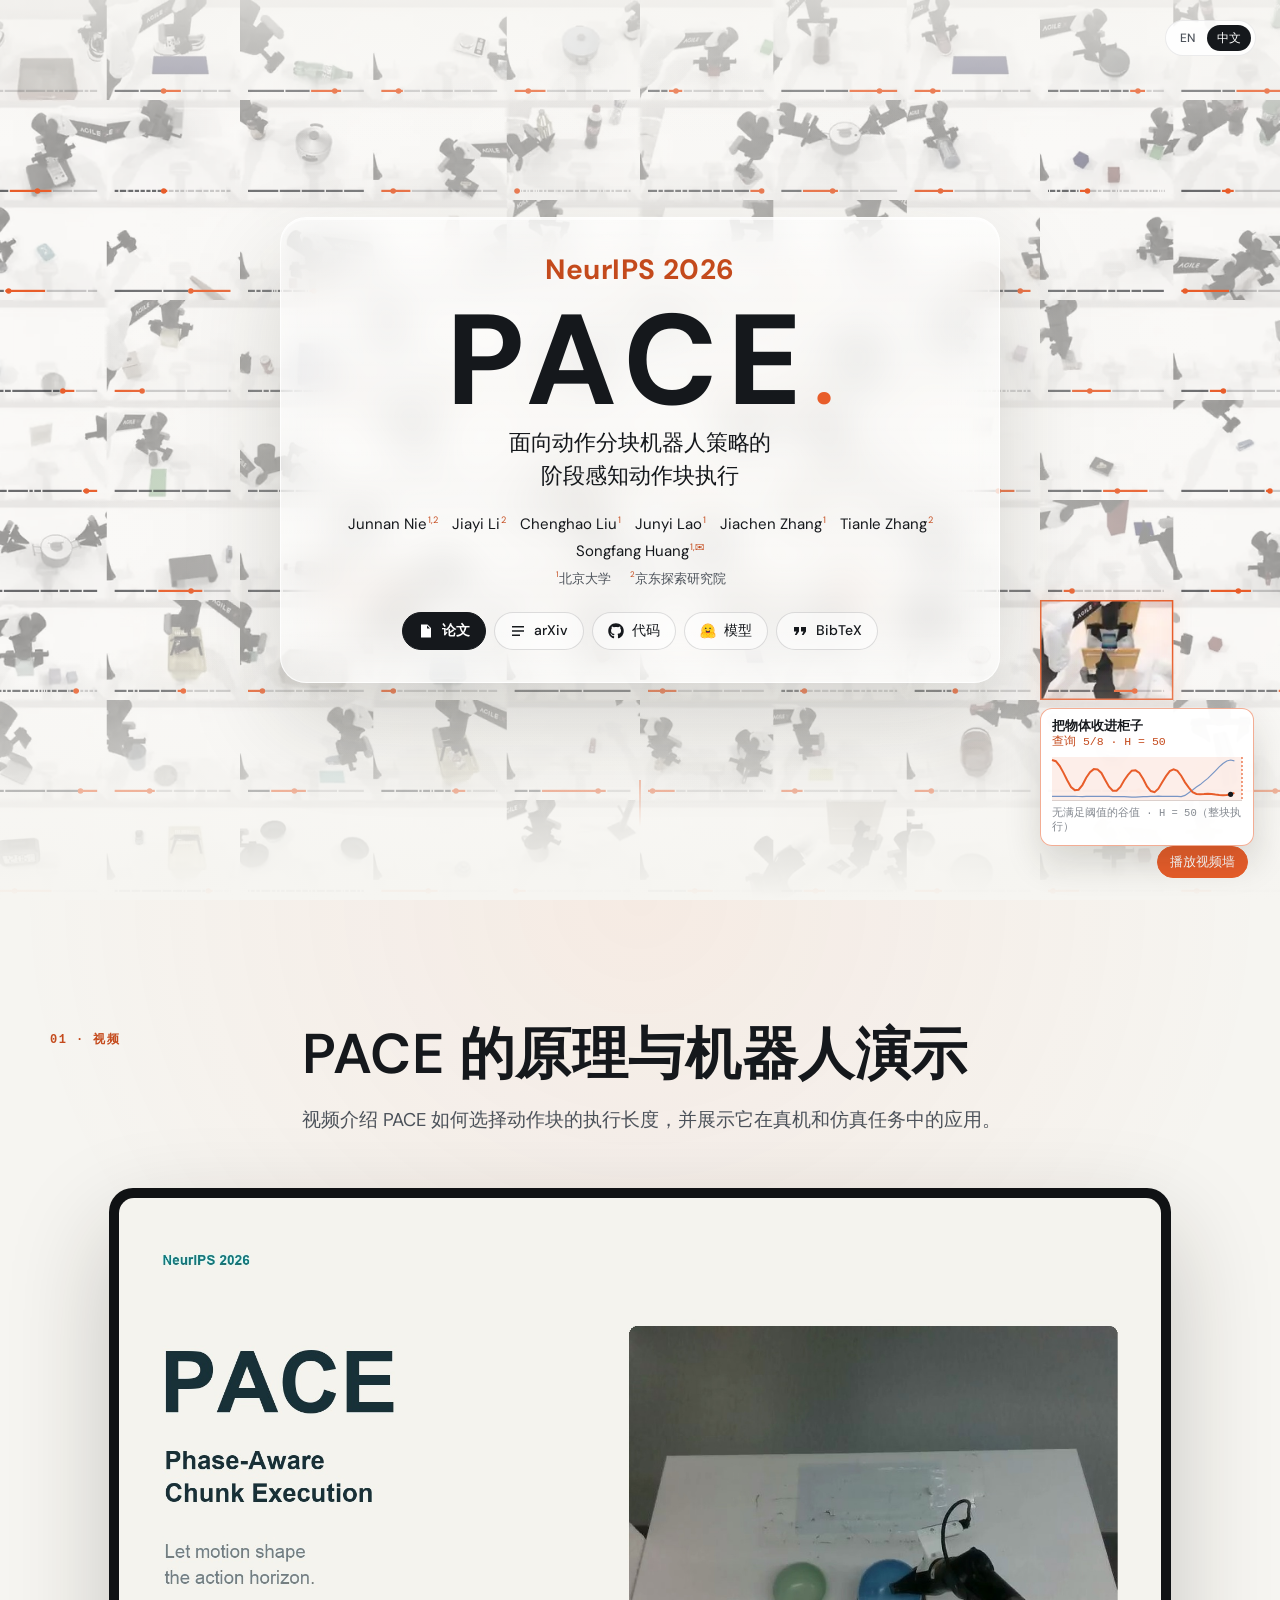
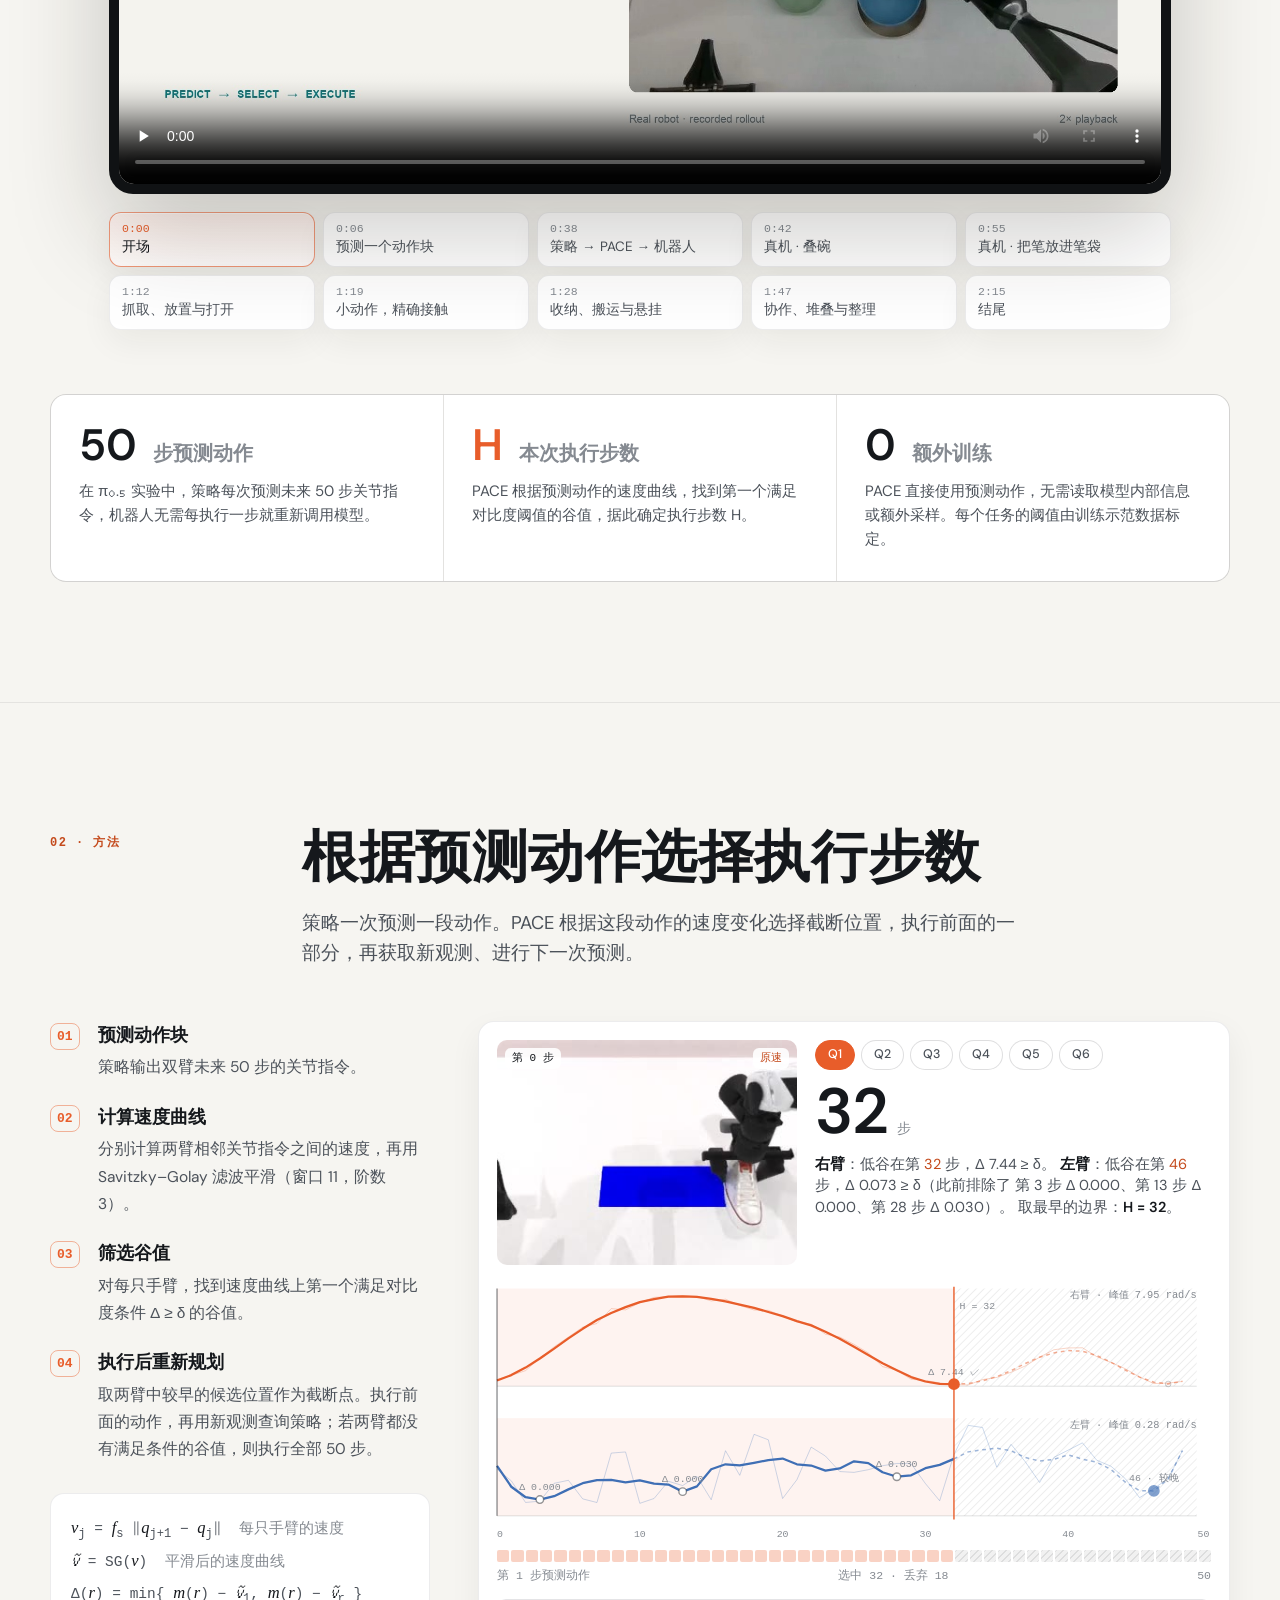
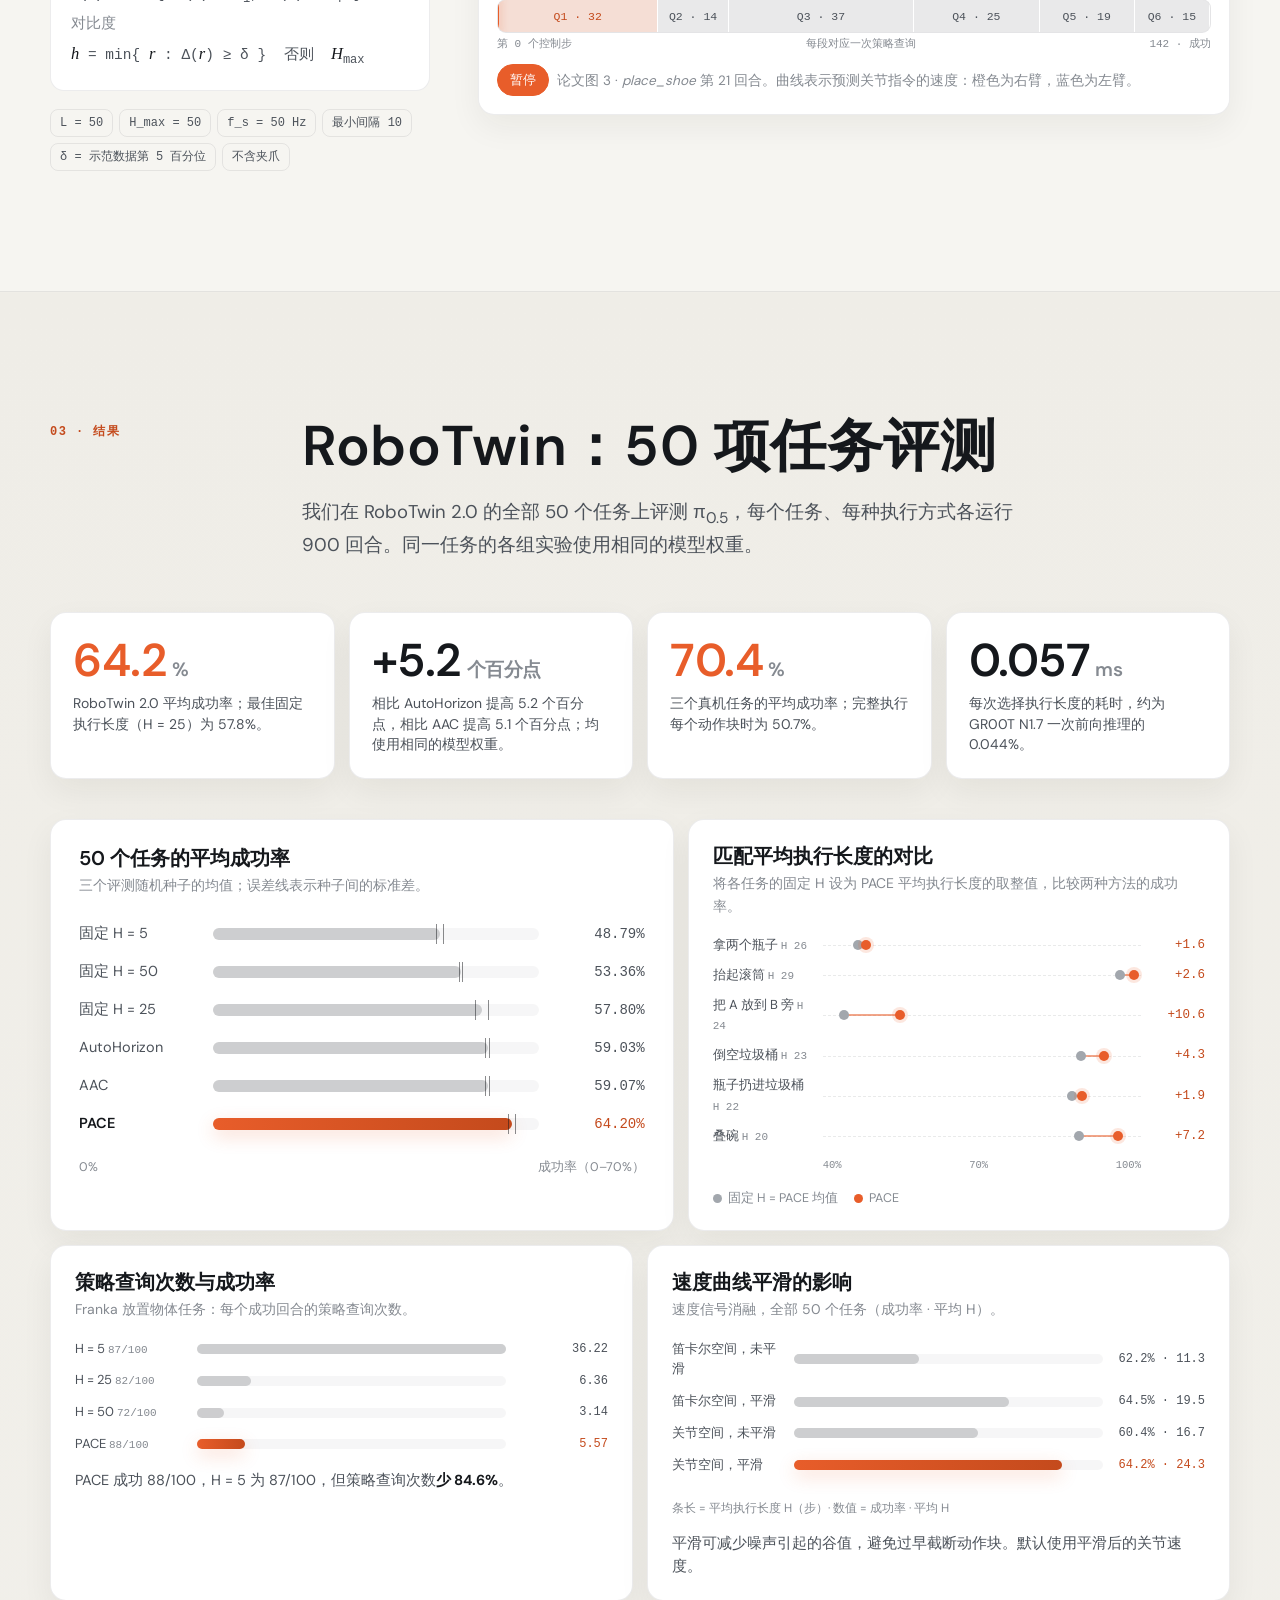
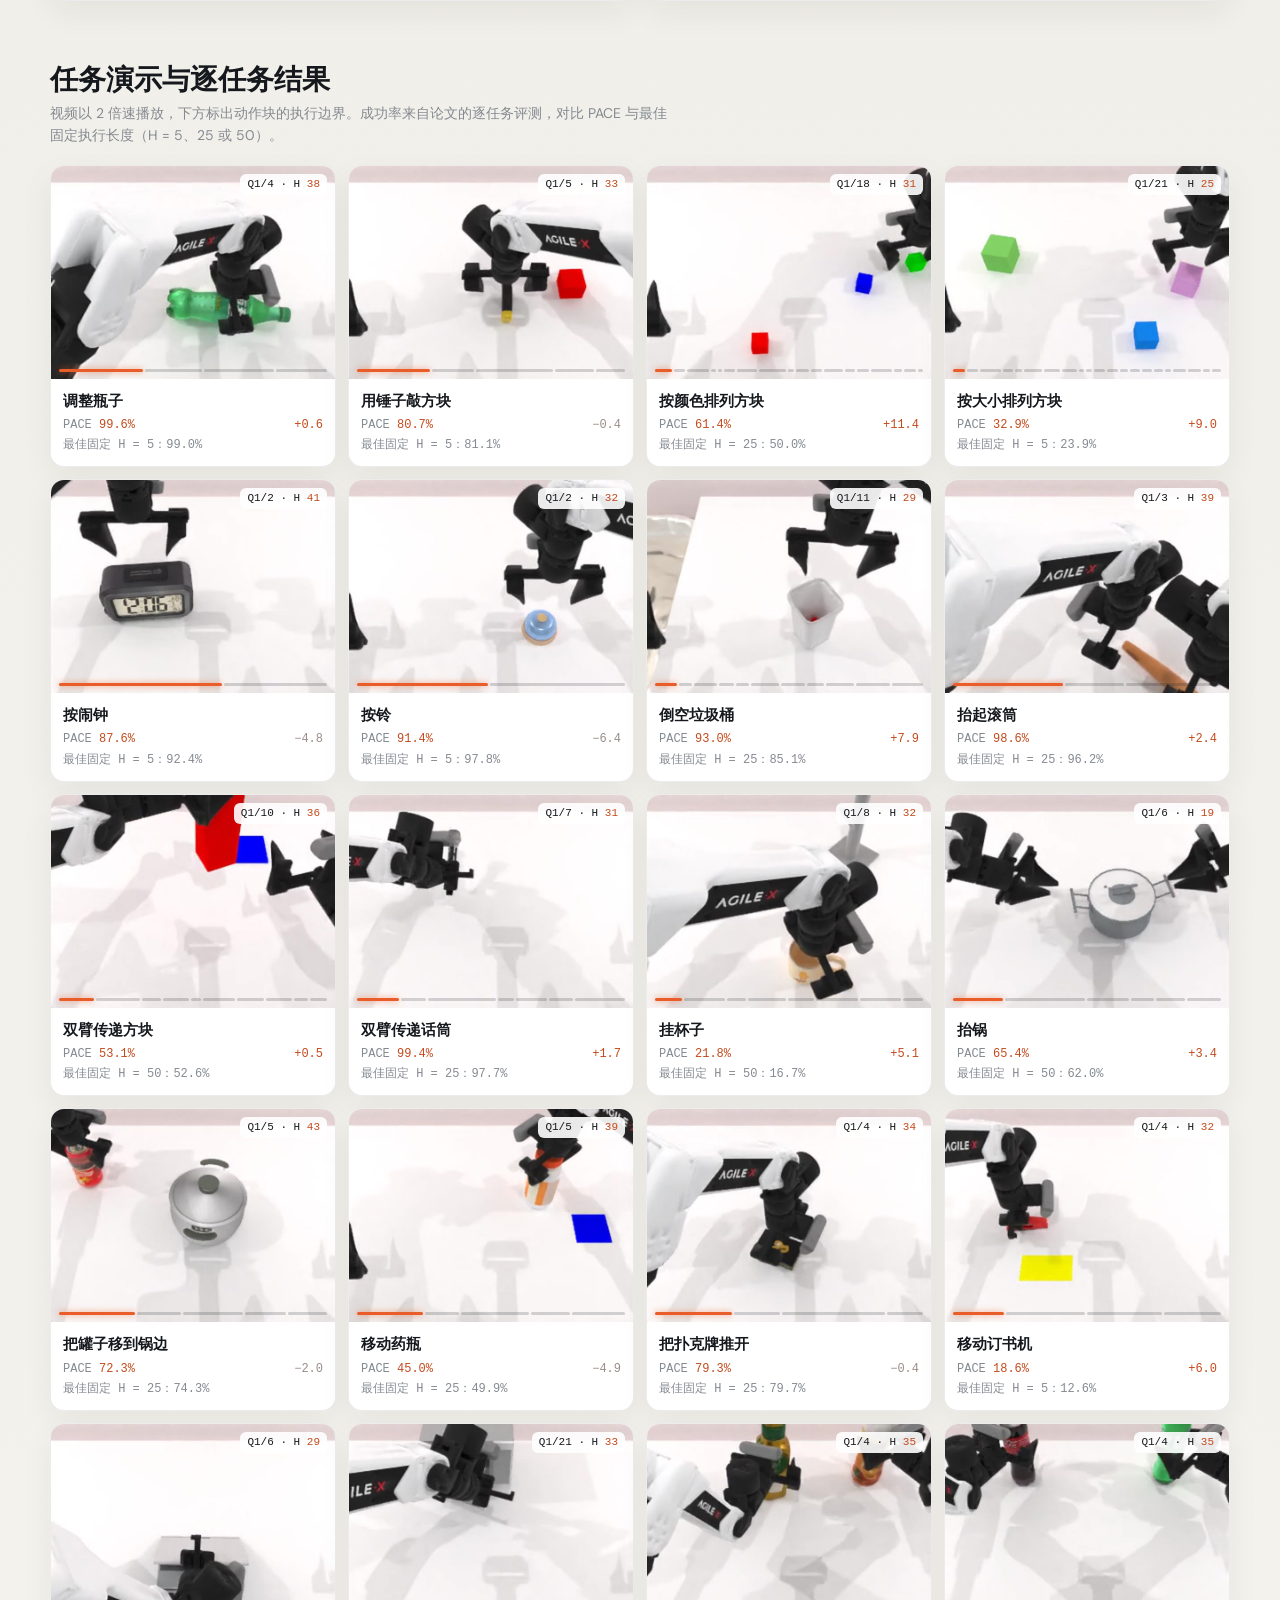
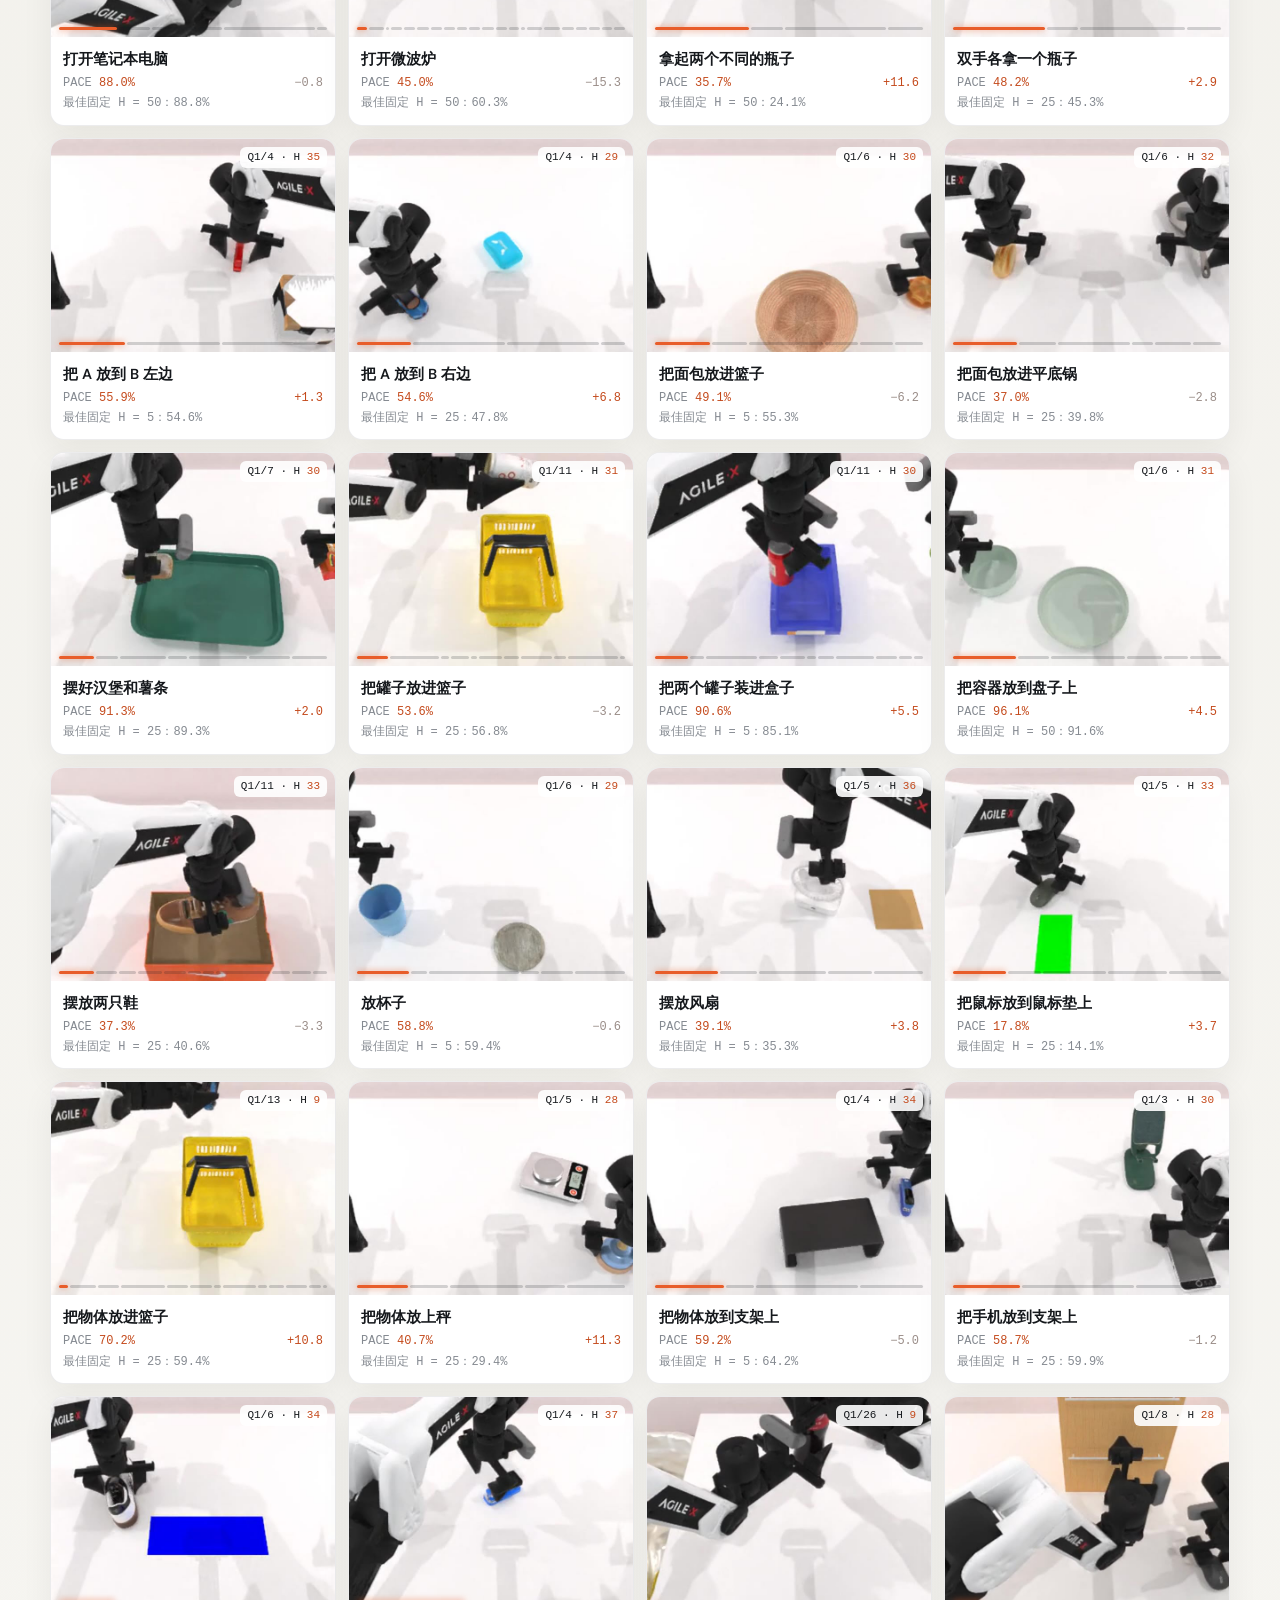
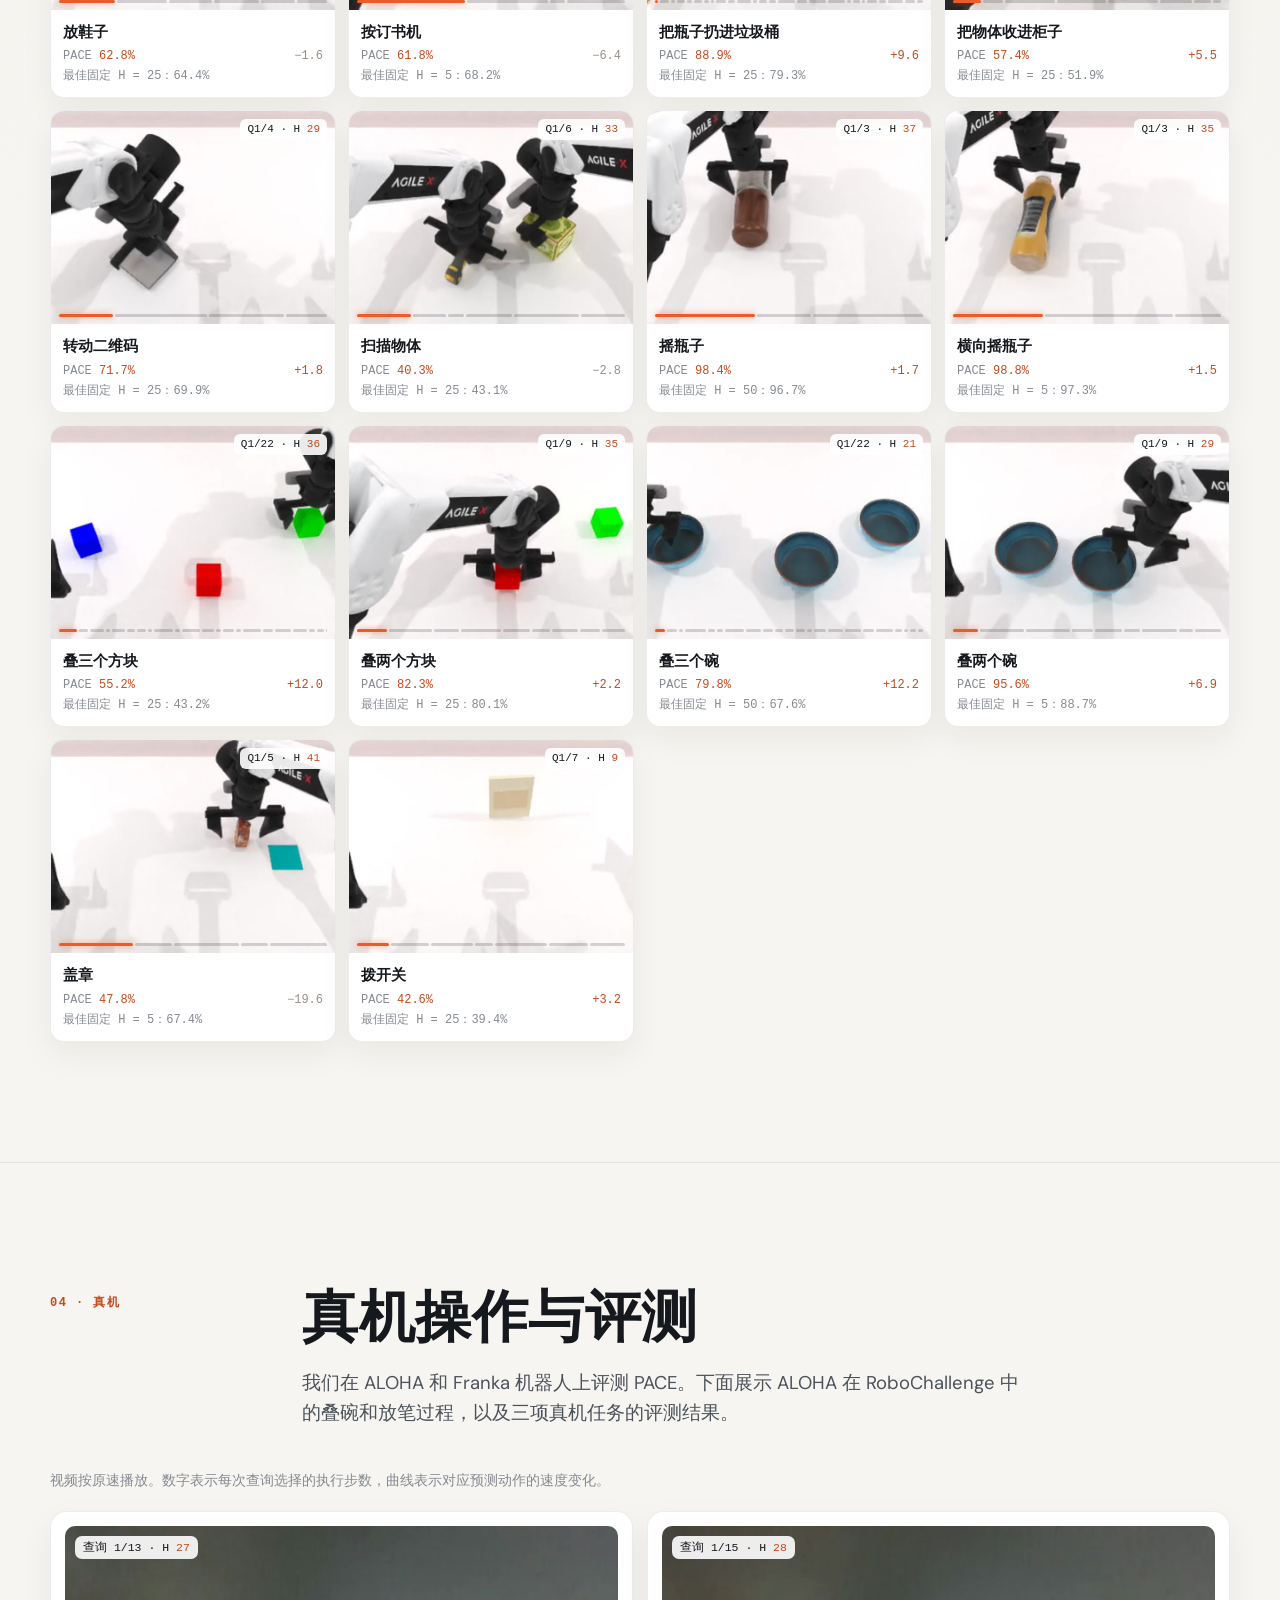
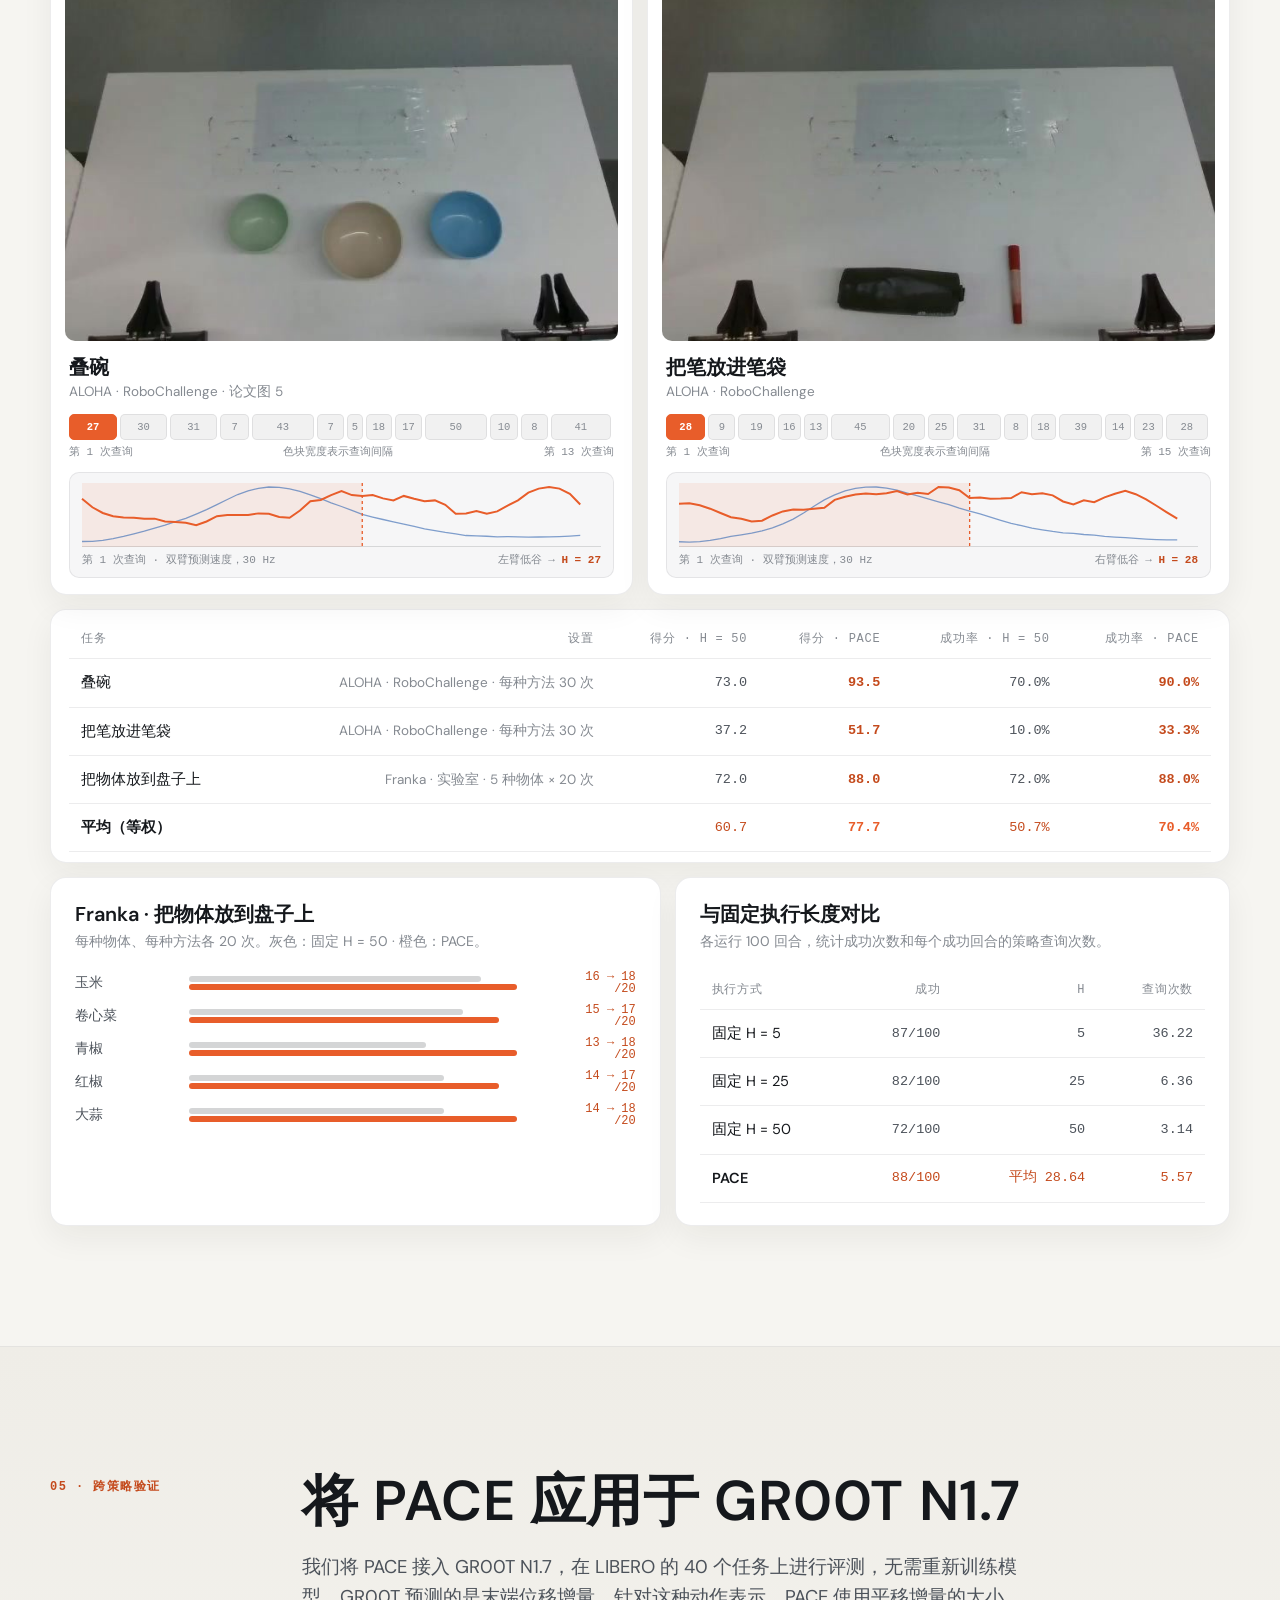
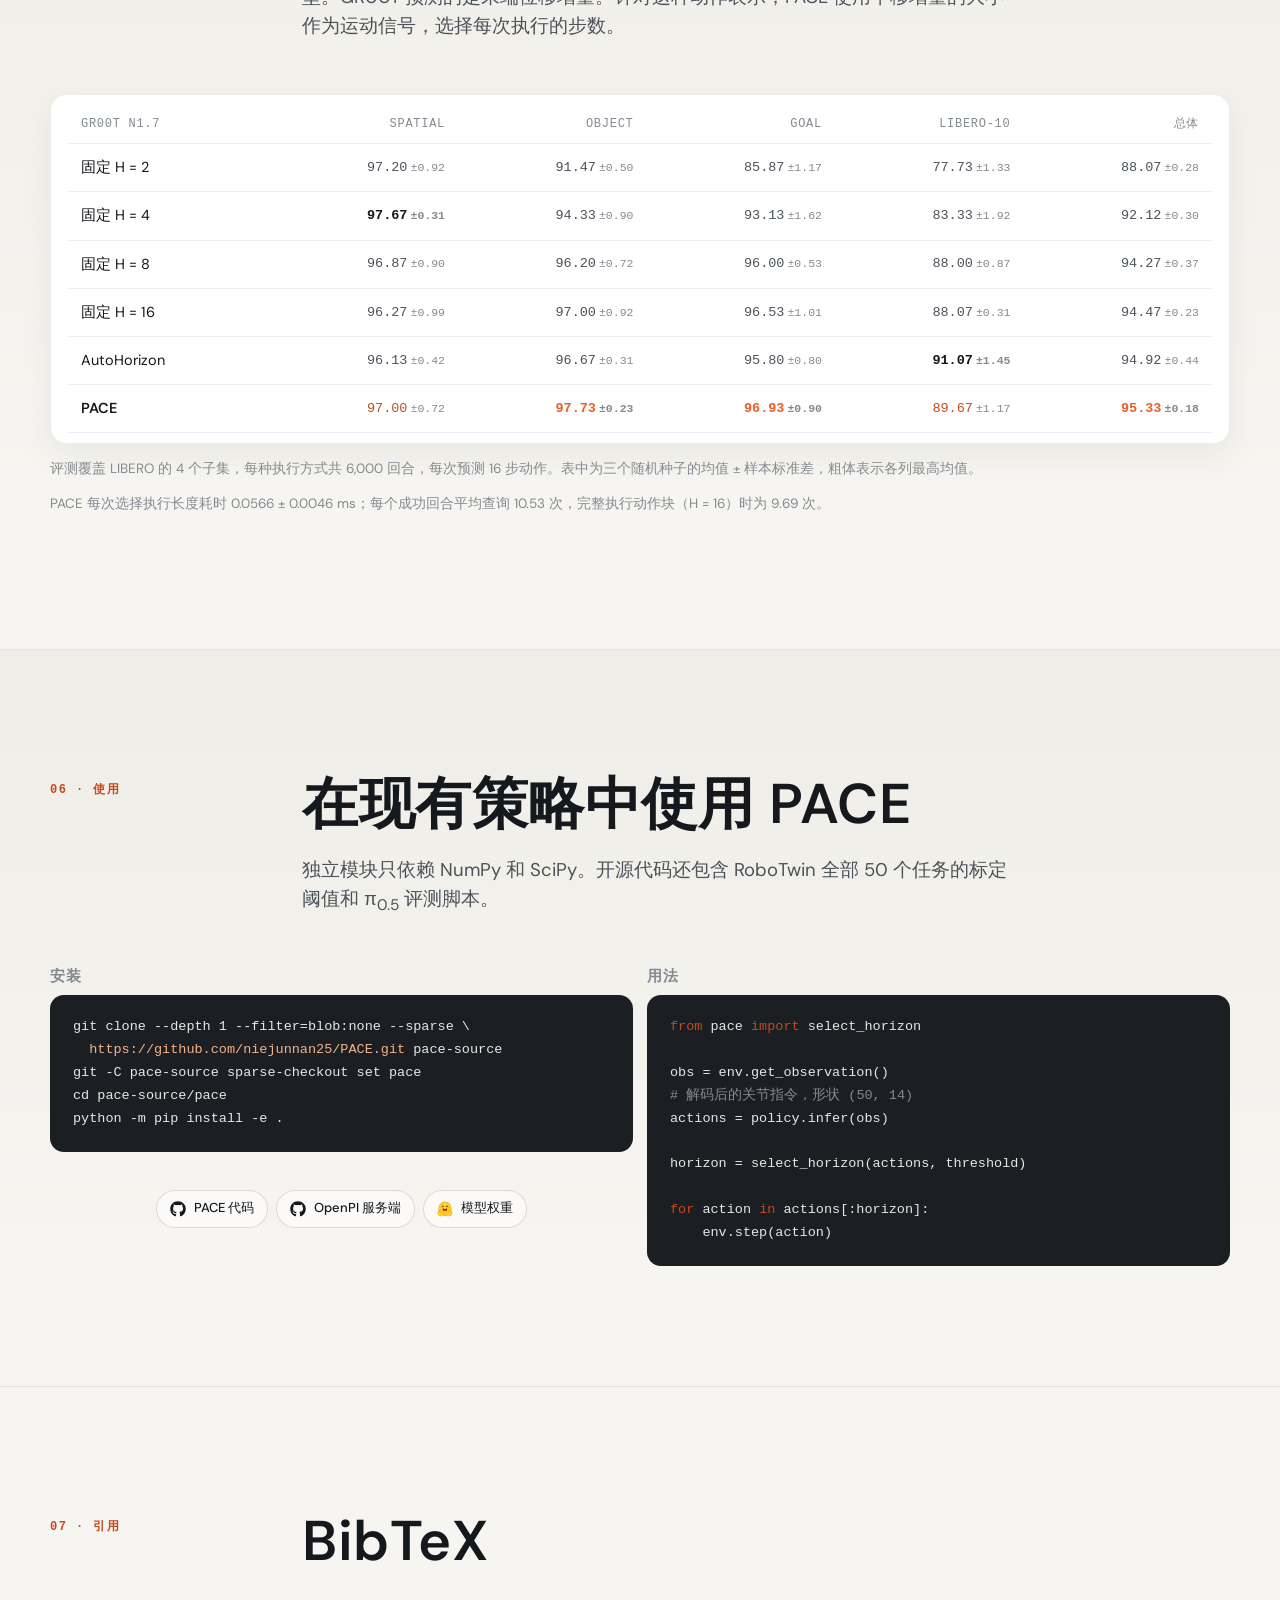
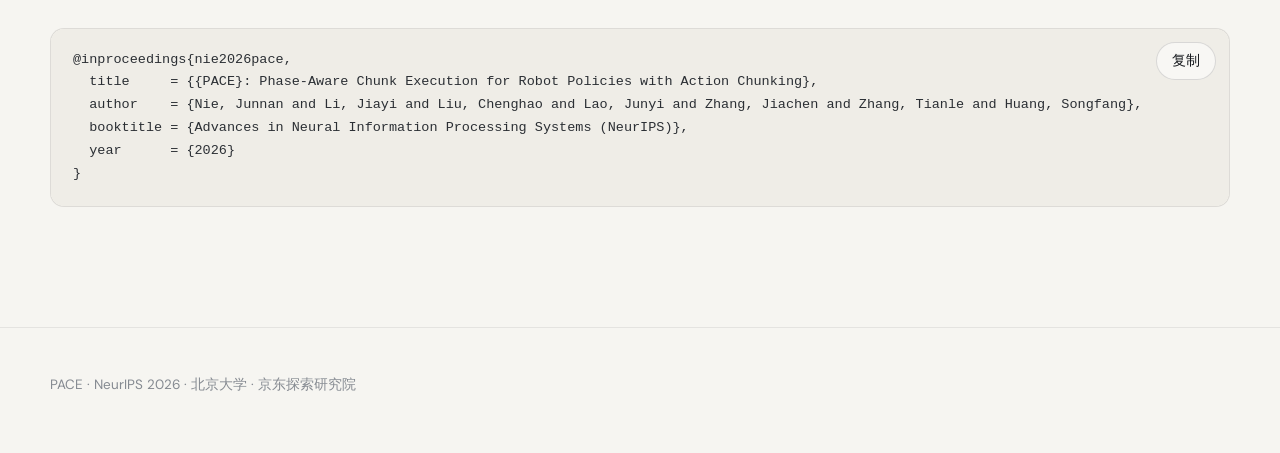
==== commit 9cbc7cd7: "Enlarge NeurIPS 2026 title on both homepages" ====
--- a/zh/index.html
+++ b/zh/index.html
@@ -18,7 +18,7 @@
 <meta name="theme-color" content="#f6f5f1">
 <link rel="icon" href="../assets/favicon.svg">
 <link rel="preload" as="image" href="../assets/media/wall/wall-12x9.webp" type="image/webp" fetchpriority="high">
-<link rel="stylesheet" href="style.css?v=eedf5d1d28e1">
+<link rel="stylesheet" href="style.css?v=955b9d46b421">
 </head>
 <body>
 
--- a/zh/style.css
+++ b/zh/style.css
@@ -490,3 +490,8 @@
   .demo-note { margin-top: -8px; }
   .hero > .language-switch { top: 14px; right: 16px; }
 }
+
+/* Conference title: enlarged mixed-case lettering. */
+
+.hero-card > .kicker { font: 700 28px/1.15 var(--sans); letter-spacing: .015em; text-transform: none; }
+@media (max-width: 820px) { .hero-card > .kicker { font-size: 24px; } }
